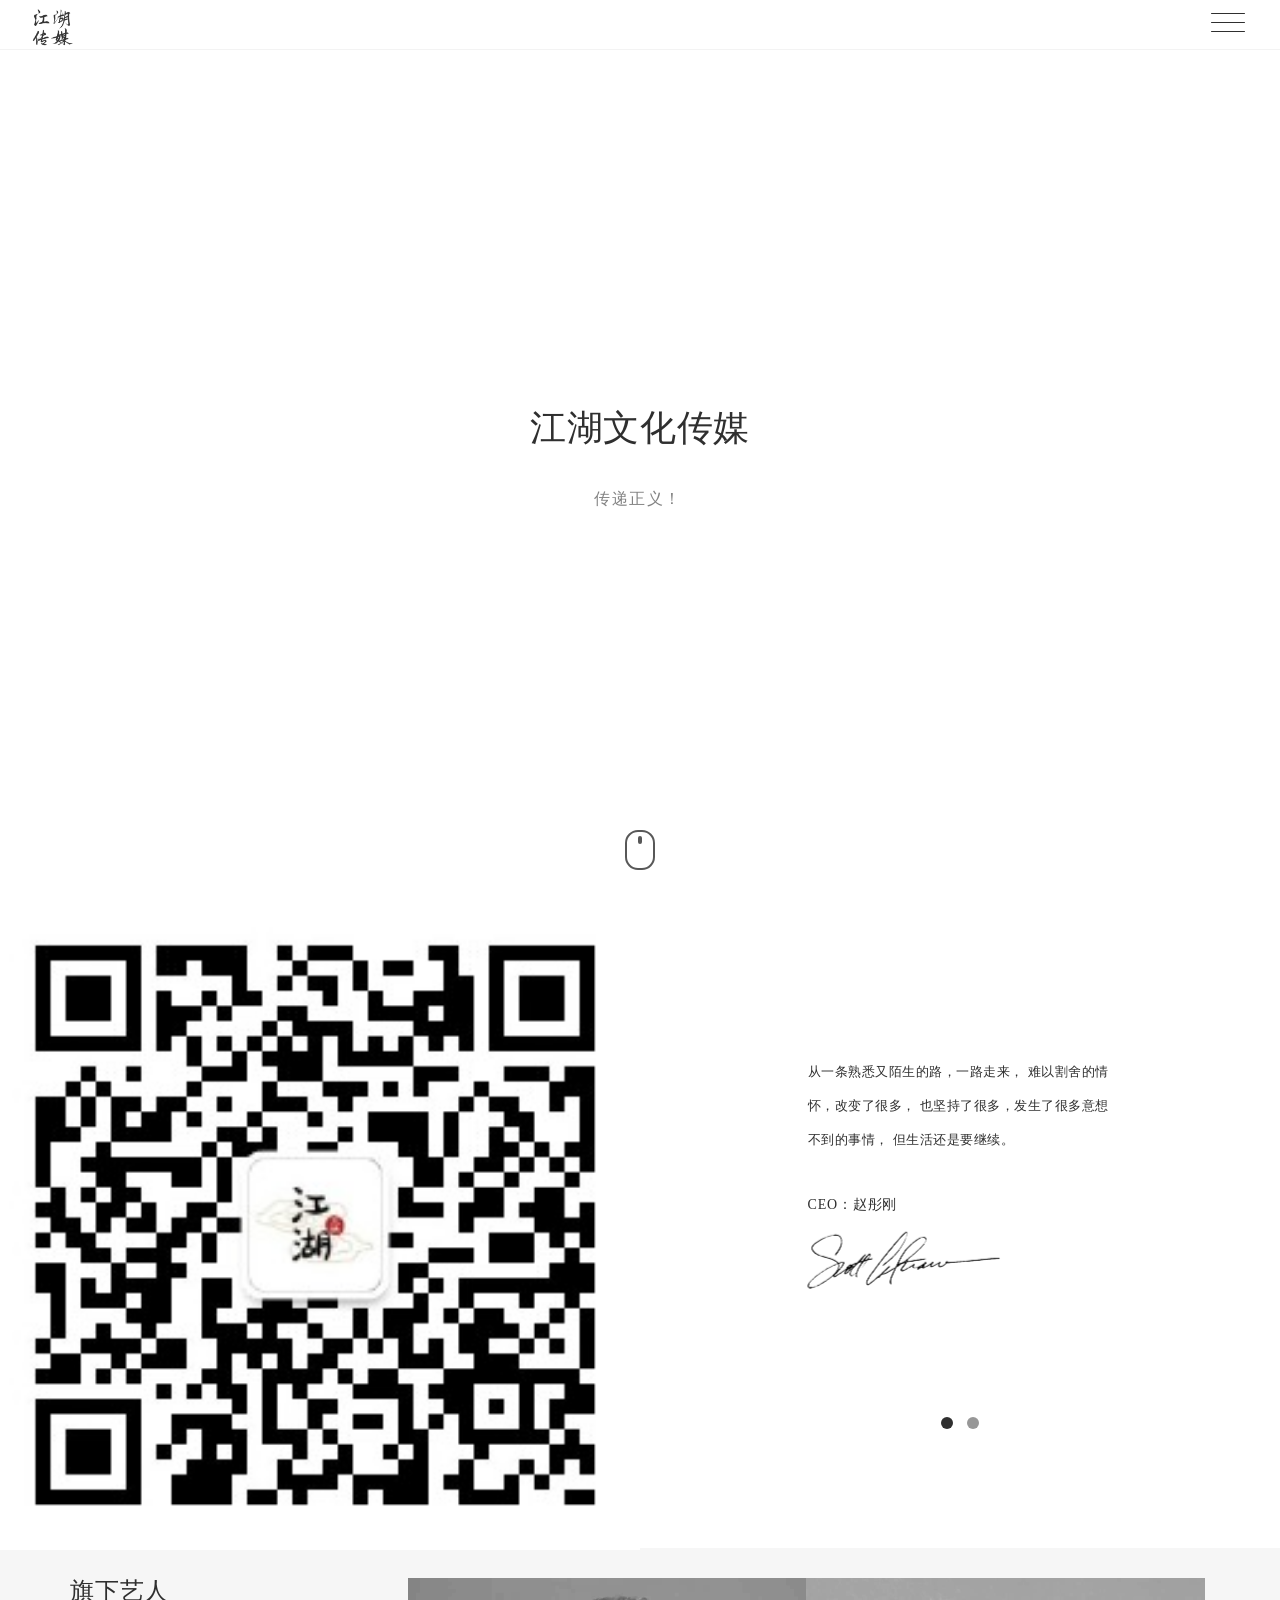
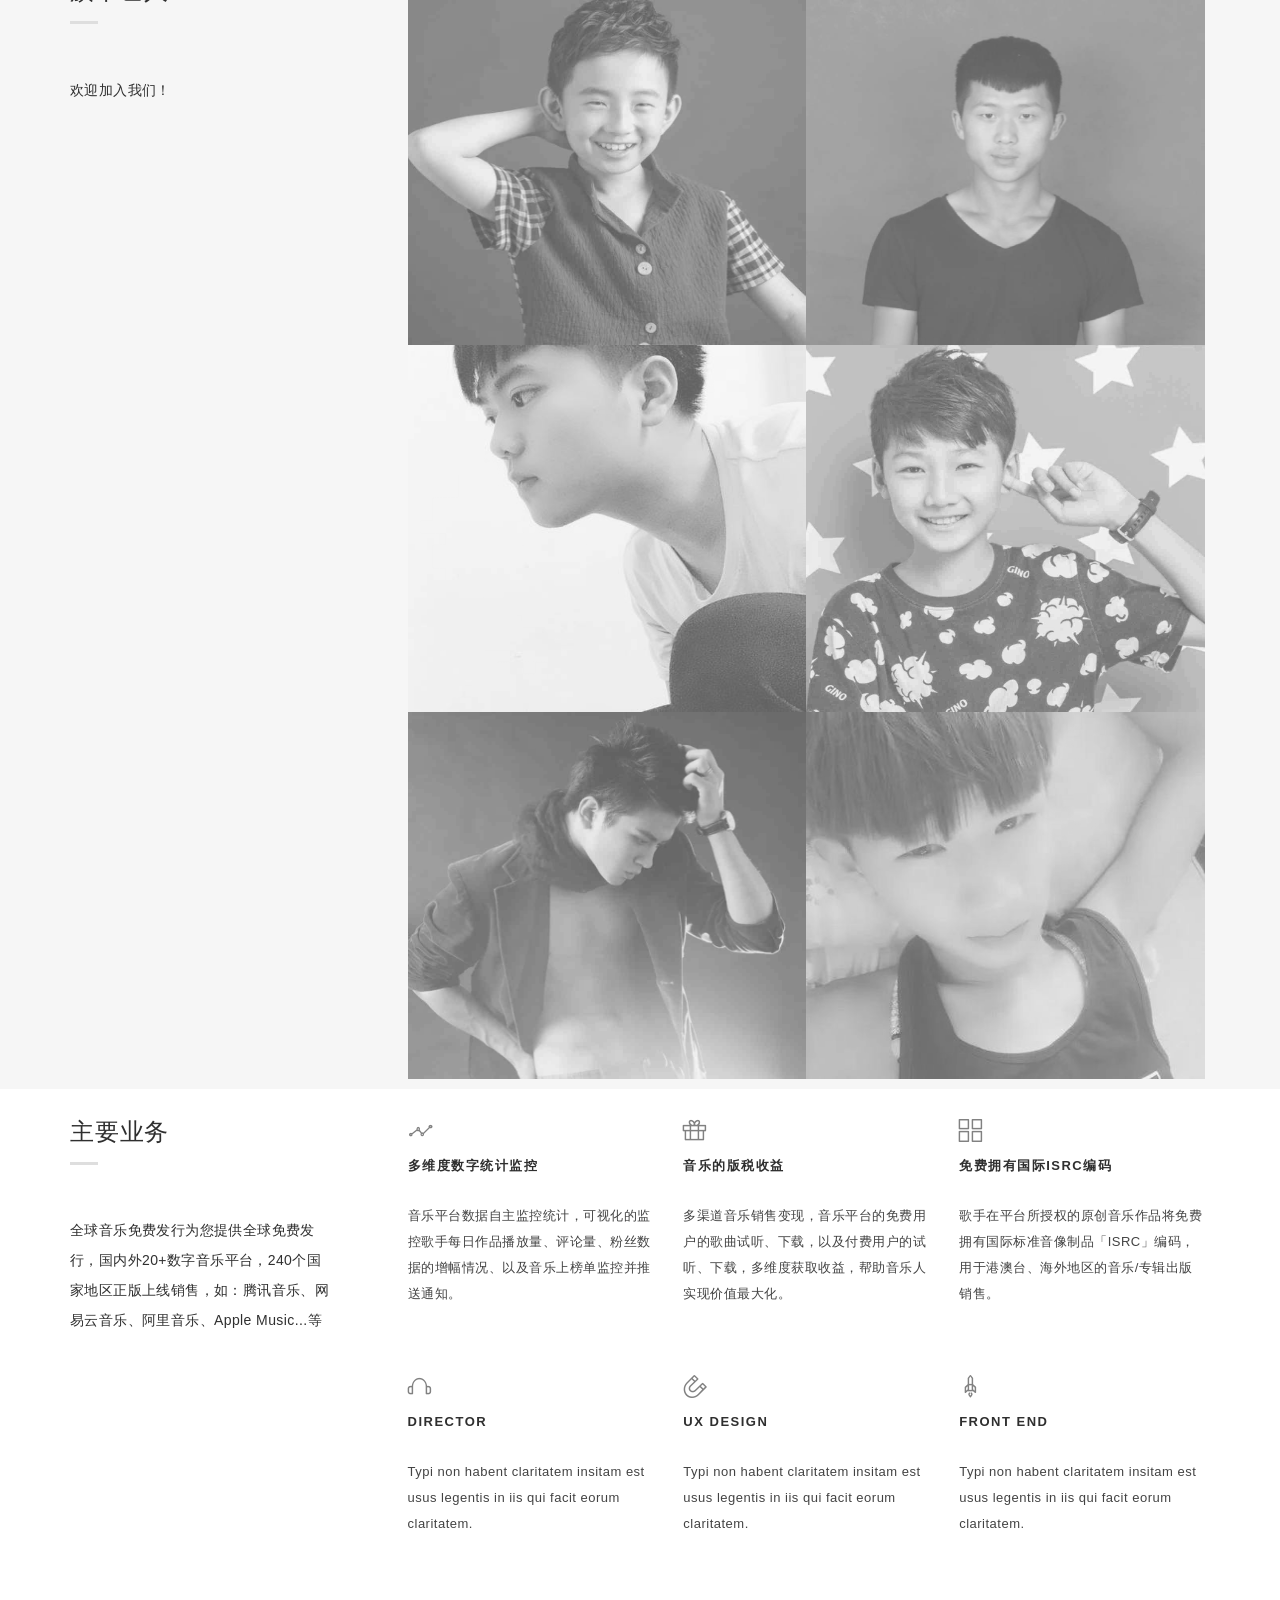
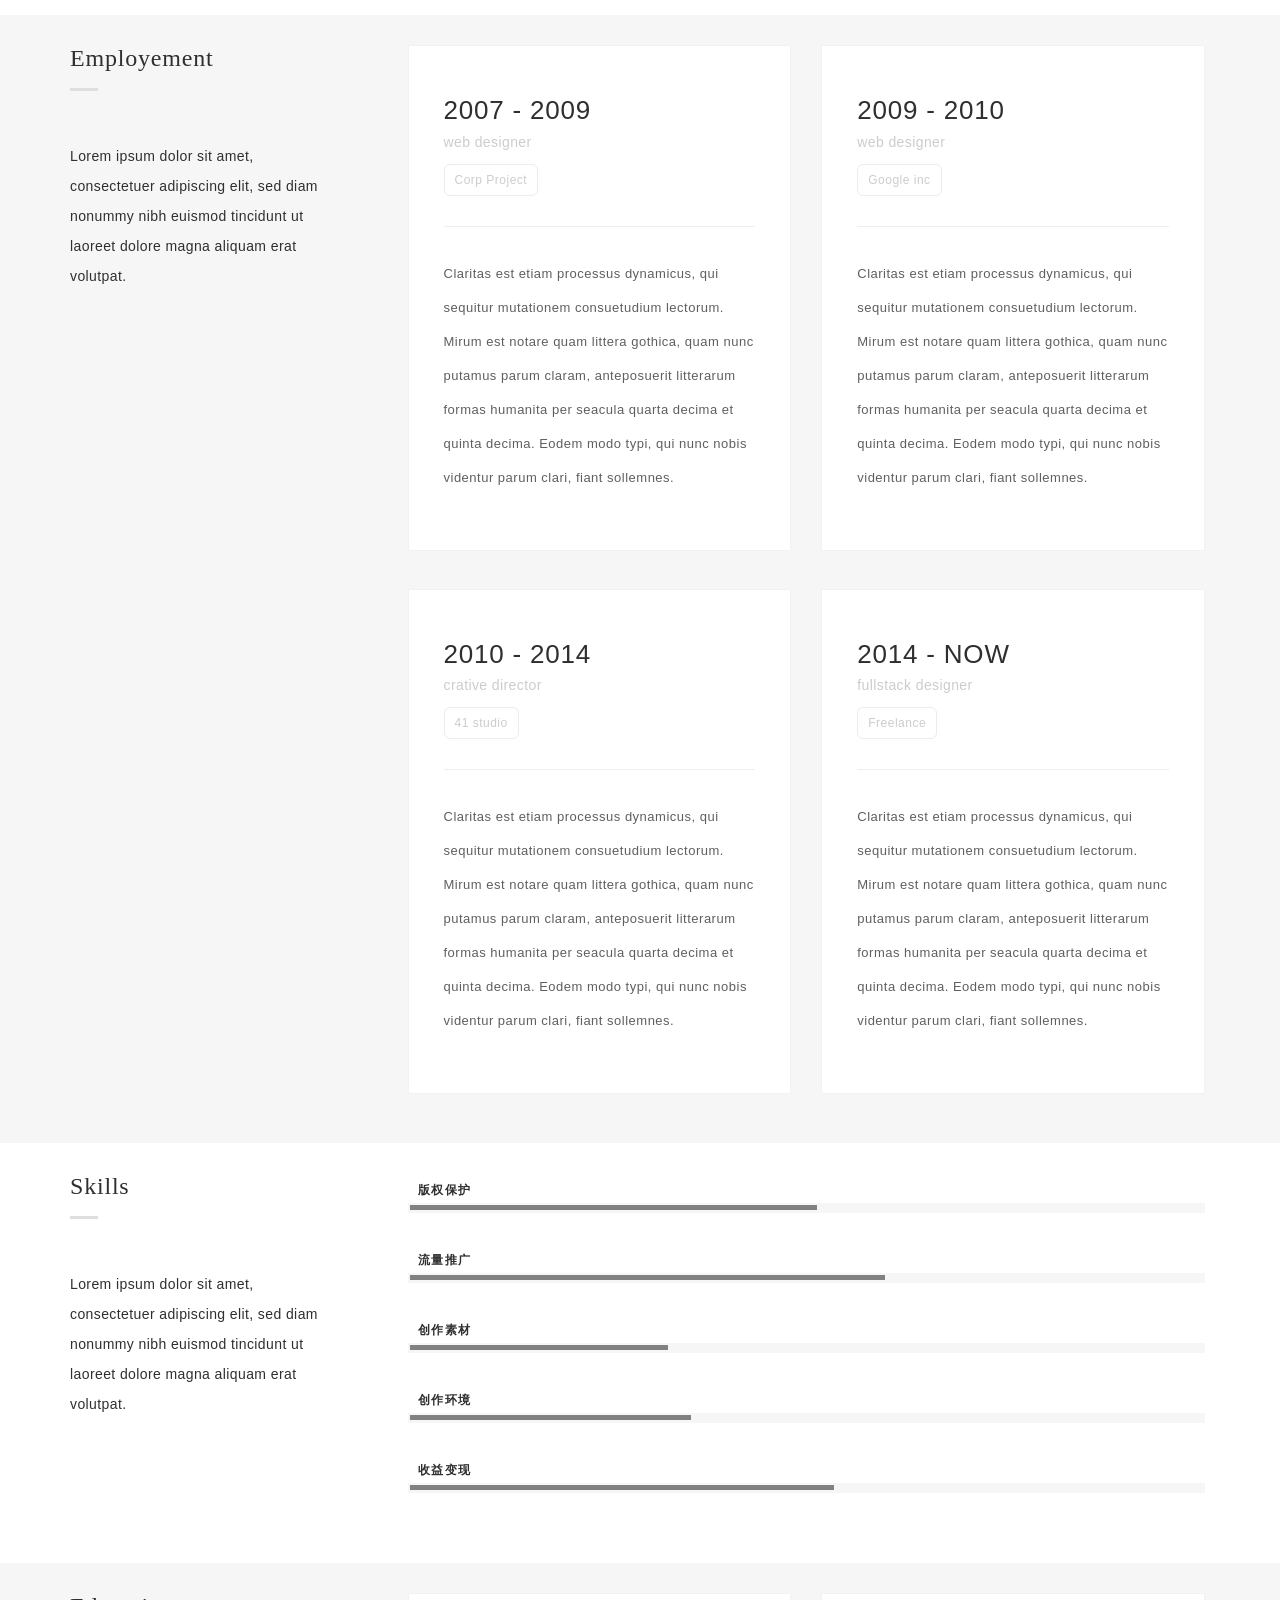
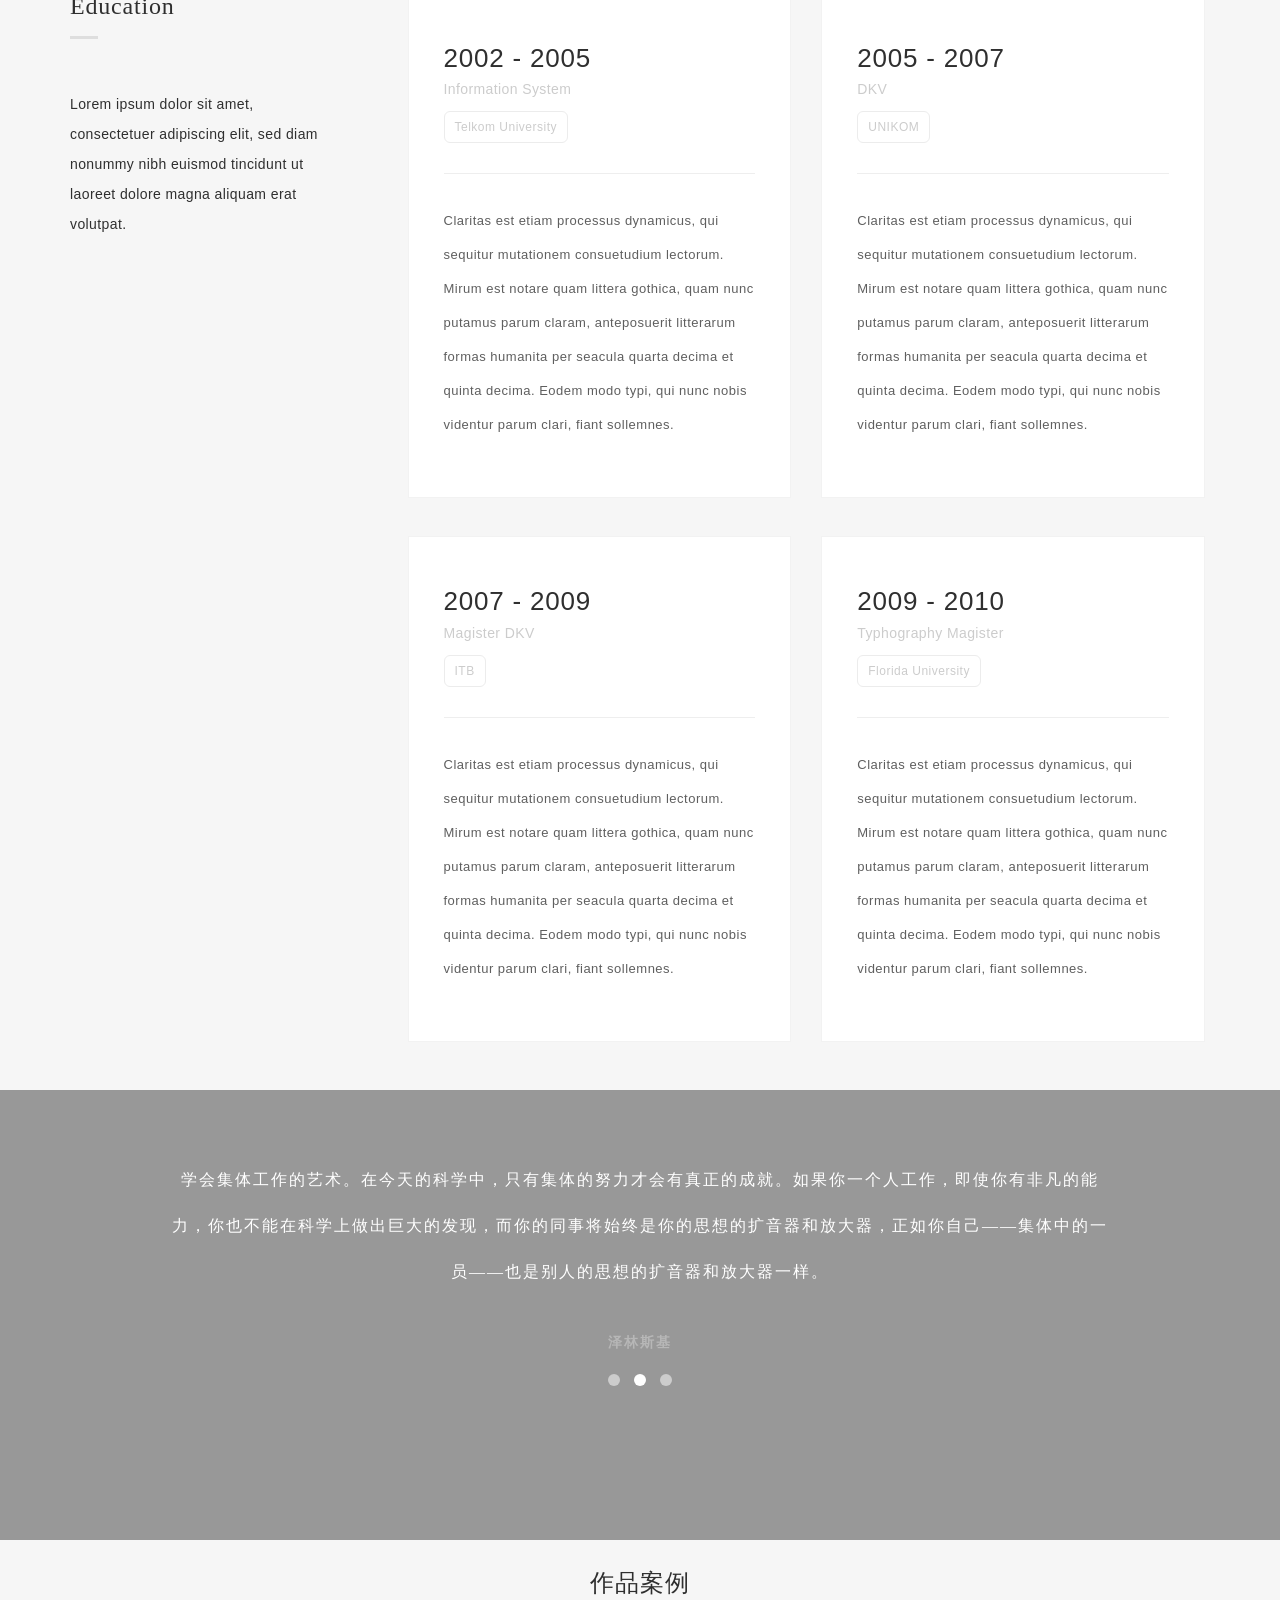
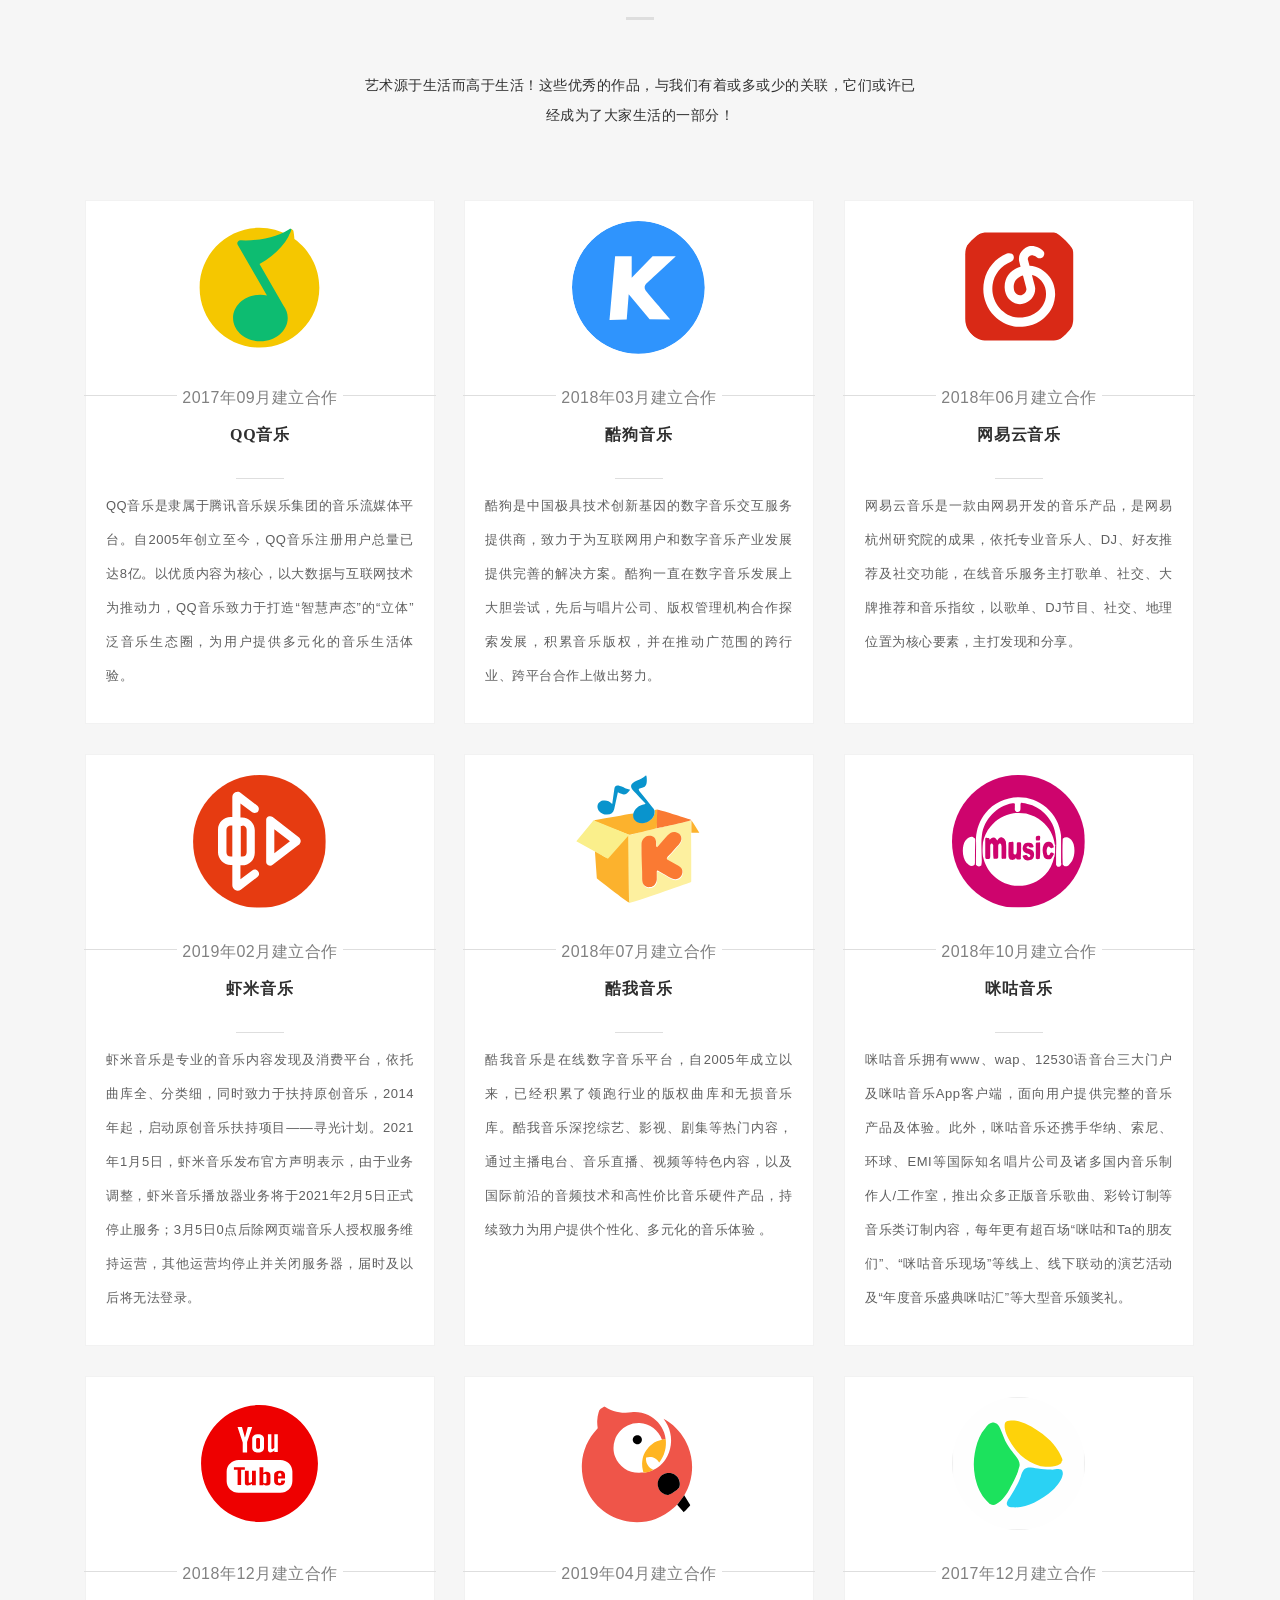
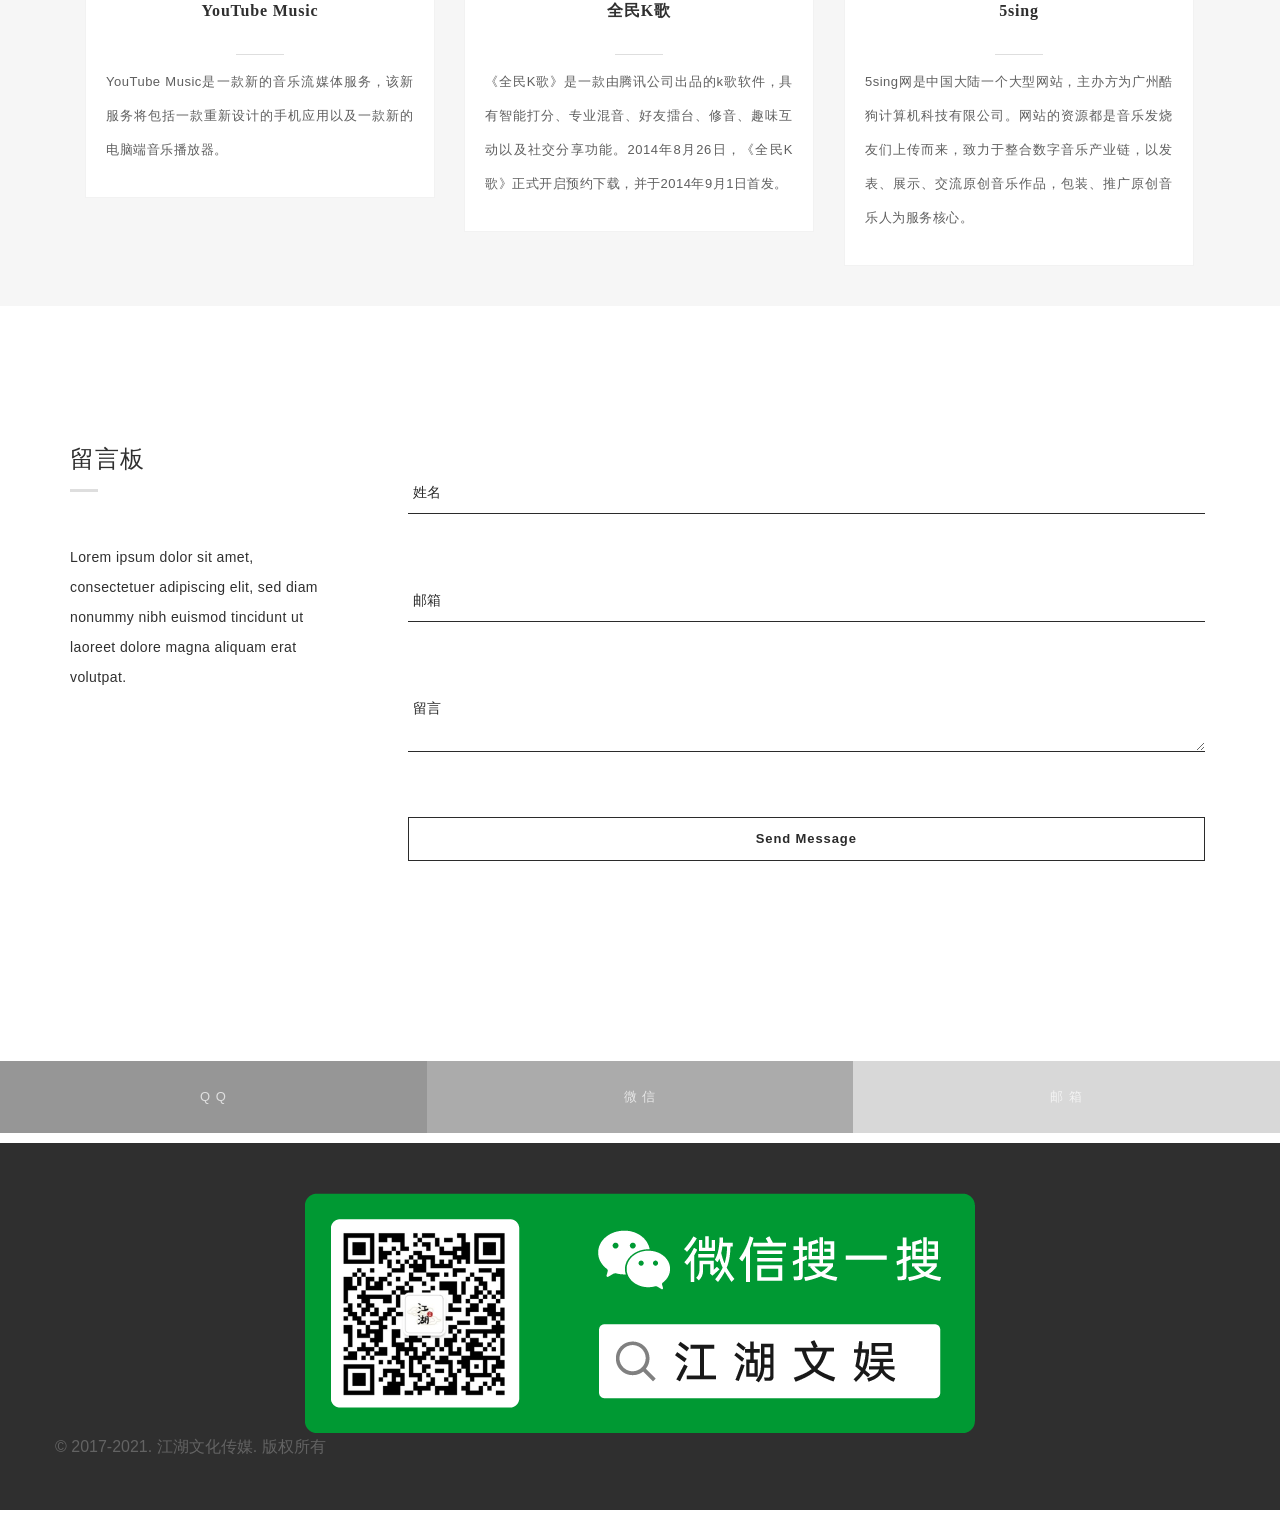
==== index.html @ 5775b827 "初次提交" ====
<!DOCTYPE html>
<html lang="zh">

<head>
	<meta charset="utf-8">
	<title>江湖文化传媒</title>
	<meta content="IE=edge" http-equiv="X-UA-Compatible">
	<meta content="width=device-width, initial-scale=1" name="viewport">
	<meta content="江湖文化传媒 - 这是最好的时代！" name="description">
	<meta content="赵彤刚" name="author">
	<!--Fav站标-->
	<link href="home/images/favicon.ico" rel="shortcut icon">

	<!--styles样式-->
	<link href="home/css/bootstrap.min.css" rel="stylesheet">
	<link href="home/css/owl.carousel.css" rel="stylesheet">
	<link href="home/css/owl.theme.css" rel="stylesheet">
	<link href="home/css/magnific-popup.css" rel="stylesheet">
	<link href="home/css/style.css" rel="stylesheet">
	<link href="home/css/responsive.css" rel="stylesheet">

	<!--跨域资源预加载-->
	<link rel="preconnect" href="https://cartoon.heheda.top/" crossorigin>
	<link rel="preconnect" href="https://tva1.sinaimg.cn/" crossorigin>
	<link rel="dns-prefetch" href="https://cartoon.heheda.top/">
	<link rel="dns-prefetch" href="https://tva1.sinaimg.cn/">

	<!--Google广告-->
	<script data-ad-client="ca-pub-3670070169085381" async
		src="https://pagead2.googlesyndication.com/pagead/js/adsbygoogle.js"></script>

	<!--google字体-->
	<!--<link href='https://fonts.googleapis.com/css?family=Roboto+Slab:400,700' rel='stylesheet' type='text/css'>
<link href='https://fonts.googleapis.com/css?family=Roboto:400,300,500,700' rel='stylesheet' type='text/css'>-->

	<!-- [if lt IE 9]-->
	<script type="text/javascript" src="home/js/html5shiv.min.js"></script>
	<!--[endif] -->
</head>

<body>
	<!--PRELOADER-->
	<div id="preloader">
		<div id="status">
			<img alt="logo" src="home/images/logo.png">
		</div>
	</div>
	<!--/.PRELOADER END-->

	<!--HEADER -->
	<div class="header">
		<div class="for-sticky">
			<!--LOGO-->
			<div class="col-md-2 col-xs-6 logo">
				<a href="index.html"><img alt="logo" class="logo-nav" src="home/images/logo.png"></a>
			</div>
			<!--/.LOGO END-->
		</div>
		<div class="menu-wrap">
			<nav class="menu">
				<div class="menu-list">
					<a data-scroll="" href="#home" class="active">
						<span>第一映像</span>
					</a>
					<a data-scroll="" href="#about">
						<span>企业简介</span>
					</a>
					<a data-scroll="" href="#work">
						<span>旗下艺人</span>
					</a>
					<a data-scroll="" href="#services">
						<span>主要业务</span>
					</a>
					<a data-scroll="" href="#employement">
						<span>成长历程</span>
					</a>
					<a data-scroll="" href="#skill">
						<span>产业结构</span>
					</a>
					<a data-scroll="" href="#education">
						<span>闪光时刻</span>
					</a>
					<a data-scroll="" href="#testimonial">
						<span>文艺箴言</span>
					</a>
					<a data-scroll="" href="#blog">
						<span>合作平台</span>
					</a>
					<a data-scroll="" href="#contact">
						<span>留言建议</span>
					</a>
					<a data-scroll="" href="#lxwm">
						<span>联系我们</span>
					</a>
				</div>
			</nav>
			<button class="close-button" id="close-button">Close Menu</button>
		</div>
		<button class="menu-button" id="open-button">
			<span></span>
			<span></span>
			<span></span>
		</button>
		<!--/.for-sticky-->
	</div>
	<!--/.HEADER END-->

	<!--CONTENT WRAP-->
	<div class="content-wrap">
		<!--CONTENT-->
		<div class="content">
			<!--HOME-->
			<section id="home">
				<div class="container">
					<div class="row">
						<div class="wrap-hero-content">
							<div class="hero-content">
								<h1>江湖文化传媒</h1>
								<br>
								<span class="typed"></span>
							</div>
						</div>
						<div class="mouse-icon margin-20">
							<div class="scroll"></div>
						</div>
					</div>
				</div>
			</section>
			<!--/.HOME END-->

			<!--ABOUT-->
			<section id="about">
				<div class="col-md-6 col-xs-12 no-pad">
					<div class="bg-about"></div>
				</div>
				<div class="col-md-6 col-sm-12 col-xs-12 white-col">
					<div class="row">
						<!--OWL CAROUSEL2-->
						<div class="owl-carousel2">
							<div class="col-md-12">
								<div class="wrap-about">
									<div class="w-content">
										<p class="head-about">
											从一条熟悉又陌生的路，一路走来，
											难以割舍的情怀，改变了很多，
											也坚持了很多，发生了很多意想不到的事情，
											但生活还是要继续。
										</p>

										<h5 class="name">
											CEO：赵彤刚
										</h5>
										<img alt="signature" src="home/images/signature.png">
									</div>
								</div>
							</div>

							<div class="col-md-12 col-sm-12 col-xs-12 white-col">
								<div class="row">
									<div class="col-md-8 col-md-offset-2 col-sm-8 col-sm-offset-2 col-xs-12">
										<div class="wrap-about">
											<table class="w-content">
												<tr>
													<td class="title">姓名 </td>
													<td class="break">:</td>
													<td> 赵彤刚</td>
												</tr>
												<tr>
													<td class="title">手机 </td>
													<td class="break">:</td>
													<td> +86 18097896419</td>
												</tr>
												<tr>
													<td class="title">邮箱 </td>
													<td class="break">:</td>
													<td> ztg@email.heheda.top</td>
												</tr>
												<tr>
													<td class="title">地址 </td>
													<td class="break">:</td>
													<td> 中国新疆伊犁州</td>
												</tr>
												<tr>
													<td class="title">QQ </td>
													<td class="break">:</td>
													<td> 2585649532</td>
												</tr>
												<tr>
													<td class="title">微信 </td>
													<td class="break">:</td>
													<td> ZTG18097896419</td>
												</tr>
												<tr>
													<td class="title">职位</td>
													<td class="break">:</td>
													<td> CEO</td>
												</tr>
											</table>
										</div>
									</div>
								</div>
							</div>
						</div>
						<!--/.OWL CAROUSEL2 END-->
					</div>
				</div>
			</section>
			<!--/.ABOUT END-->

			<!--WORK-->
			<section class="grey-bg mar-tm-10" id="work">
				<div class="container">
					<div class="row">
						<div class="col-md-3">
							<h3 class="title-small">
								<span>旗下艺人</span>
							</h3>
							<p class="content-detail">
								欢迎加入我们！
							</p>
						</div>
						<div class="col-md-9 content-right">
							<!--PORTFOLIO IMAGE-->
							<ul class="portfolio-image">
								<li class="col-md-6">
									<a href="home/images/yiren/01.png"><img alt="image" src="home/images/yiren/1.png"
											loading="lazy">
										<div class="decription-wrap">
											<div class="image-bg">
												<p class="desc">
													张一鸣
												</p>
											</div>

										</div>
									</a>
								</li>
								<li class="col-md-6">
									<a href="home/images/yiren/02.png"><img alt="image" src="home/images/yiren/2.png"
											loading="lazy">
										<div class="decription-wrap">
											<div class="image-bg">
												<p class="desc">
													王建宇
												</p>
											</div>
										</div>
									</a>
								</li>
								<li class="col-md-6">
									<a href="home/images/yiren/03.jpg"><img alt="image" src="home/images/yiren/3.jpg"
											loading="lazy">
										<div class="decription-wrap">
											<div class="image-bg">
												<p class="desc">
													朱明山
												</p>
											</div>
										</div>
									</a>
								</li>
								<li class="col-md-6">
									<a href="home/images/yiren/04.jpg"><img alt="image" src="home/images/yiren/4.jpg"
											loading="lazy">
										<div class="decription-wrap">
											<div class="image-bg">
												<p class="desc">
													吴骏飞
												</p>
											</div>
										</div>
									</a>
								</li>
								<li class="col-md-6">
									<a href="home/images/yiren/05.jpg"><img alt="image" src="home/images/yiren/5.jpg"
											loading="lazy">
										<div class="decription-wrap">
											<div class="image-bg">
												<p class="desc">
													张振轩
												</p>
											</div>
										</div>
									</a>
								</li>
								<li class="col-md-6">
									<a href="home/images/yiren/06.png"><img alt="image" src="home/images/yiren/6.png"
											loading="lazy">
										<div class="decription-wrap">
											<div class="image-bg">
												<p class="desc">
													梦良
												</p>
											</div>
										</div>
									</a>
								</li>
							</ul>
							<!--/.PORTFOLIO IMAGE END-->
						</div>
					</div>
				</div>
			</section>
			<!--/.WORK END-->

			<!--SERVICES-->
			<section class="white-bg" id="services">
				<div class="container">
					<div class="row">
						<div class="col-md-3">
							<h3 class="title-small">
								<span>主要业务</span>
							</h3>
							<p class="content-detail">
								全球音乐免费发行为您提供全球免费发行，国内外20+数字音乐平台，240个国家地区正版上线销售，如：腾讯音乐、网易云音乐、阿里音乐、Apple Music...等
							</p>
						</div>
						<div class="col-md-9 content-right">
							<div class="row">
								<ul class="listing-item">
									<li>
										<div class="col-md-4 col-sm-4">
											<h3 class="icon-use">
												c
											</h3>
											<p class="head-sm">
												多维度数字统计监控
											</p>
											<p class="text-grey">
												音乐平台数据自主监控统计，可视化的监控歌手每日作品播放量、评论量、粉丝数据的增幅情况、以及音乐上榜单监控并推送通知。
											</p>
										</div>
									</li>

									<li>
										<div class="col-md-4 col-sm-4">
											<h3 class="icon-use">
												b
											</h3>
											<p class="head-sm">
												音乐的版税收益
											</p>
											<p class="text-grey">
												多渠道音乐销售变现，音乐平台的免费用户的歌曲试听、下载，以及付费用户的试听、下载，多维度获取收益，帮助音乐人实现价值最大化。
											</p>
										</div>
									</li>

									<li>
										<div class="col-md-4 col-sm-4">
											<h3 class="icon-use">
												d
											</h3>
											<p class="head-sm">
												免费拥有国际ISRC编码
											</p>
											<p class="text-grey">
												歌手在平台所授权的原创音乐作品将免费拥有国际标准音像制品「ISRC」编码，用于港澳台、海外地区的音乐/专辑出版销售。
											</p>
										</div>
									</li>
								</ul>

								<ul class="listing-item">
									<li>
										<div class="col-md-4 col-sm-4">
											<p class="icon-use">
												f
											</p>
											<p class="head-sm">
												DIRECTOR
											</p>
											<p class="text-grey">
												Typi non habent claritatem insitam est usus legentis in iis qui facit
												eorum claritatem.
											</p>
										</div>
									</li>

									<li>
										<div class="col-md-4 col-sm-4">
											<h3 class="icon-use">
												p
											</h3>
											<p class="head-sm">
												UX DESIGN
											</p>
											<p class="text-grey">
												Typi non habent claritatem insitam est usus legentis in iis qui facit
												eorum claritatem.
											</p>
										</div>
									</li>

									<li>
										<div class="col-md-4 col-sm-4">
											<h3 class="icon-use">
												m
											</h3>
											<p class="head-sm">
												FRONT END
											</p>
											<p class="text-grey">
												Typi non habent claritatem insitam est usus legentis in iis qui facit
												eorum claritatem.
											</p>
										</div>
									</li>
								</ul>

							</div>
						</div>
					</div>
				</div>
			</section>
			<!--/.SERVICES END-->

			<!--EMPLOYEMENT-->
			<section class="grey-bg" id="employement">
				<div class="container">
					<div class="row">
						<div class="col-md-3">
							<h3 class="title-small">
								<span>Employement</span>
							</h3>
							<p class="content-detail">
								Lorem ipsum dolor sit amet, consectetuer adipiscing elit, sed diam nonummy nibh euismod
								tincidunt ut laoreet
								dolore magna aliquam erat volutpat.
							</p>
						</div>
						<div class="col-md-9 content-right">
							<div class="row">
								<ul class="listing-item">
									<li>
										<div class="col-md-6 col-sm-6">
											<div class="wrap-card">
												<div class="card">
													<h2 class="year">
														2007 - 2009
													</h2>
													<p class="job">
														web designer
													</p>
													<p class="company">
														Corp Project
													</p>
													<hr>
													<div class="text-detail">
														<p>
															Claritas est etiam processus dynamicus, qui sequitur
															mutationem consuetudium lectorum. Mirum est notare
															quam littera gothica, quam nunc putamus parum claram,
															anteposuerit litterarum formas humanita per
															seacula quarta decima et quinta decima. Eodem modo typi, qui
															nunc nobis videntur parum clari, fiant
															sollemnes.
														</p>
													</div>
												</div>
											</div>
										</div>
									</li>

									<li>
										<div class="col-md-6 col-sm-6">
											<div class="wrap-card">
												<div class="card">
													<h2 class="year">
														2009 - 2010
													</h2>
													<p class="job">
														web designer
													</p>
													<p class="company">
														Google inc
													</p>
													<hr>
													<div class="text-detail">
														<p>
															Claritas est etiam processus dynamicus, qui sequitur
															mutationem consuetudium lectorum. Mirum est notare
															quam littera gothica, quam nunc putamus parum claram,
															anteposuerit litterarum formas humanita per
															seacula quarta decima et quinta decima. Eodem modo typi, qui
															nunc nobis videntur parum clari, fiant
															sollemnes.
														</p>
													</div>
												</div>
											</div>
										</div>
									</li>
								</ul>
								<ul class="listing-item">
									<li>
										<div class="col-md-6 col-sm-6">
											<div class="wrap-card">
												<div class="card">
													<h2 class="year">
														2010 - 2014
													</h2>
													<p class="job">
														crative director
													</p>
													<p class="company">
														41 studio
													</p>
													<hr>
													<div class="text-detail">
														<p>
															Claritas est etiam processus dynamicus, qui sequitur
															mutationem consuetudium lectorum. Mirum est notare
															quam littera gothica, quam nunc putamus parum claram,
															anteposuerit litterarum formas humanita per
															seacula quarta decima et quinta decima. Eodem modo typi, qui
															nunc nobis videntur parum clari, fiant
															sollemnes.
														</p>
													</div>
												</div>
											</div>
										</div>
									</li>

									<li>
										<div class="col-md-6 col-sm-6">
											<div class="wrap-card">
												<div class="card">
													<h2 class="year">
														2014 - NOW
													</h2>
													<p class="job">
														fullstack designer
													</p>
													<p class="company">
														Freelance
													</p>
													<hr>
													<div class="text-detail">
														<p>
															Claritas est etiam processus dynamicus, qui sequitur
															mutationem consuetudium lectorum. Mirum est notare
															quam littera gothica, quam nunc putamus parum claram,
															anteposuerit litterarum formas humanita per
															seacula quarta decima et quinta decima. Eodem modo typi, qui
															nunc nobis videntur parum clari, fiant
															sollemnes.
														</p>
													</div>
												</div>
											</div>
										</div>
									</li>
								</ul>

							</div>
						</div>
					</div>
				</div>
			</section>
			<!--/.EMPLOYEMENT END-->

			<!--SKILLS-->
			<section class="white-bg" id="skill">
				<div class="container">
					<div class="row">
						<div class="col-md-3">
							<h3 class="title-small">
								<span>Skills</span>
							</h3>
							<p class="content-detail">
								Lorem ipsum dolor sit amet, consectetuer adipiscing elit, sed diam nonummy nibh euismod
								tincidunt ut laoreet
								dolore magna aliquam erat volutpat.
							</p>
						</div>
						<div class="col-md-9 content-right">
							<!--SKILLST-->
							<div class="skillst">
								<div class="skillbar" data-percent="78%">
									<div class="title head-sm">
										版权保护
									</div>
									<div class="count-bar">
										<div class="count"></div>
									</div>
								</div>
								<div class="skillbar" data-percent="91%">
									<div class="title head-sm">
										流量推广
									</div>
									<div class="count-bar">
										<div class="count"></div>
									</div>
								</div>
								<div class="skillbar" data-percent="58%">
									<div class="title head-sm">
										创作素材
									</div>
									<div class="count-bar">
										<div class="count"></div>
									</div>
								</div>
								<div class="skillbar" data-percent="63%">
									<div class="title head-sm">
										创作环境
									</div>
									<div class="count-bar">
										<div class="count"></div>
									</div>
								</div>
								<div class="skillbar" data-percent="95%">
									<div class="title head-sm">
										收益变现
									</div>
									<div class="count-bar">
										<div class="count"></div>
									</div>
								</div>
							</div>
							<!--/.SKILLST END-->
						</div>
					</div>
				</div>
			</section>
			<!--/.SKILLS END-->

			<!--EDUCATION-->
			<section class="grey-bg" id="education">
				<div class="container">
					<div class="row">
						<div class="col-md-3">
							<h3 class="title-small">
								<span>Education</span>
							</h3>
							<p class="content-detail">
								Lorem ipsum dolor sit amet, consectetuer adipiscing elit, sed diam nonummy nibh euismod
								tincidunt ut laoreet
								dolore magna aliquam erat volutpat.
							</p>
						</div>
						<div class="col-md-9 content-right">
							<div class="row">
								<ul class="listing-item">
									<li>
										<div class="col-md-6 col-sm-6">
											<div class="wrap-card">
												<div class="card">
													<h2 class="year">
														2002 - 2005
													</h2>
													<p class="job">
														Information System
													</p>
													<p class="company">
														Telkom University
													</p>
													<hr>
													<div class="text-detail">
														<p>
															Claritas est etiam processus dynamicus, qui sequitur
															mutationem consuetudium lectorum. Mirum est notare
															quam littera gothica, quam nunc putamus parum claram,
															anteposuerit litterarum formas humanita per
															seacula quarta decima et quinta decima. Eodem modo typi, qui
															nunc nobis videntur parum clari, fiant
															sollemnes.
														</p>
													</div>
												</div>
											</div>
										</div>
									</li>

									<li>
										<div class="col-md-6 col-sm-6">
											<div class="wrap-card">
												<div class="card">
													<h2 class="year">
														2005 - 2007
													</h2>
													<p class="job">
														DKV
													</p>
													<p class="company">
														UNIKOM
													</p>
													<hr>
													<div class="text-detail">
														<p>
															Claritas est etiam processus dynamicus, qui sequitur
															mutationem consuetudium lectorum. Mirum est notare
															quam littera gothica, quam nunc putamus parum claram,
															anteposuerit litterarum formas humanita per
															seacula quarta decima et quinta decima. Eodem modo typi, qui
															nunc nobis videntur parum clari, fiant
															sollemnes.
														</p>
													</div>
												</div>
											</div>
										</div>
									</li>
								</ul>
								<ul class="listing-item">
									<li>
										<div class="col-md-6 col-sm-6">
											<div class="wrap-card">
												<div class="card">
													<h2 class="year">
														2007 - 2009
													</h2>
													<p class="job">
														Magister DKV
													</p>
													<p class="company">
														ITB
													</p>
													<hr>
													<div class="text-detail">
														<p>
															Claritas est etiam processus dynamicus, qui sequitur
															mutationem consuetudium lectorum. Mirum est notare
															quam littera gothica, quam nunc putamus parum claram,
															anteposuerit litterarum formas humanita per
															seacula quarta decima et quinta decima. Eodem modo typi, qui
															nunc nobis videntur parum clari, fiant
															sollemnes.
														</p>
													</div>
												</div>
											</div>
										</div>
									</li>

									<li>
										<div class="col-md-6 col-sm-6">
											<div class="wrap-card">
												<div class="card">
													<h2 class="year">
														2009 - 2010
													</h2>
													<p class="job">
														Typhography Magister
													</p>
													<p class="company">
														Florida University
													</p>
													<hr>
													<div class="text-detail">
														<p>
															Claritas est etiam processus dynamicus, qui sequitur
															mutationem consuetudium lectorum. Mirum est notare
															quam littera gothica, quam nunc putamus parum claram,
															anteposuerit litterarum formas humanita per
															seacula quarta decima et quinta decima. Eodem modo typi, qui
															nunc nobis videntur parum clari, fiant
															sollemnes.
														</p>
													</div>
												</div>
											</div>
										</div>
									</li>
								</ul>

							</div>
						</div>
					</div>
				</div>
			</section>
			<!--/.EDUCATION END-->

			<!--TESTIMONIAL-->
			<section id="testimonial">
				<div class="container">
					<div class="row wrap-testimonial">
						<div class="col-md-10 col-md-offset-1">
							<div class="owl-carousel">
								<div class="list-testimonial">
									<div class="content-testimonial">
										<h3 class="testi">
											为了培养坚不可摧的理想，人民需要特殊的艺术，特殊的场所，而主要是能在人民思想感情中引起反响的特殊作品。人民不应当觉得自己只是闯入一个思想陌生的世界的客人，而应当在这种艺术中认识自己，认识自己的力量。
										</h3>
										<p class="people">
											茨威格
										</p>
									</div>
								</div>
								<div class="list-testimonial">
									<div class="content-testimonial">
										<h3 class="testi">
											学会集体工作的艺术。在今天的科学中，只有集体的努力才会有真正的成就。如果你一个人工作，即使你有非凡的能力，你也不能在科学上做出巨大的发现，而你的同事将始终是你的思想的扩音器和放大器，正如你自己——集体中的一员——也是别人的思想的扩音器和放大器一样。
										</h3>
										<p class="people">
											泽林斯基
										</p>
									</div>
								</div>
								<div class="list-testimonial">
									<div class="content-testimonial">
										<h3 class="testi">
											认为文学的责任就在于从坏人堆里挖出“珍珠”来，那就等于否定文学本身。文学所以叫做艺术，就是因为它按生活的相来面目描写生活。它的任务是无条件的，直率的真实。把文学的职能缩小成为搜罗“珍珠”之类地专门工作。那是致命打击。
										</h3>
										<p class="people">
											契诃夫
										</p>
									</div>
								</div>
							</div>
						</div>
					</div>
				</div>
				<div class="mask-testimonial"></div>
			</section>
			<!--/.TESTMONIAL END-->

			<!--BLOG-->
			<section class="grey-bg" id="blog">
				<div class="container">
					<div class="row">
						<div class="col-md-12">
							<h3 class="title-small-center text-center">
								<span>作品案例</span>
							</h3>
							<div class="row">
								<div class="col-md-6 col-md-offset-3">
									<p class="content-details text-center">
										艺术源于生活而高于生活！这些优秀的作品，与我们有着或多或少的关联，它们或许已经成为了大家生活的一部分！
									</p>
								</div>
							</div>
							<!--GRID ANLI-->
							<div class="grid">
								<div class="grid-item">
									<div class="wrap-article">
										<img alt="anli-1" class="img-circle text-center"
											src="home/images/pingtai/qq.svg">
										<p class="subtitle fancy">
											<span>2017年09月建立合作</span>
										</p>
										<a href="https://y.qq.com/">
											<h3 class="title">
												QQ音乐
											</h3>
										</a>
										<p class="content-blog">
											QQ音乐是隶属于腾讯音乐娱乐集团的音乐流媒体平台。自2005年创立至今，QQ音乐注册用户总量已达8亿。以优质内容为核心，以大数据与互联网技术为推动力，QQ音乐致力于打造“智慧声态”的“立体”泛音乐生态圈，为用户提供多元化的音乐生活体验。
										</p>
									</div>
								</div>

								<div class="grid-item">
									<div class="wrap-article">
										<img alt="blog-4" class="img-circle text-center"
											src="home/images/pingtai/kg.svg">
										<p class="subtitle fancy">
											<span>2018年03月建立合作</span>
										</p>
										<a href="#">
											<h3 class="title">
												酷狗音乐
											</h3>
										</a>
										<p class="content-blog">
											酷狗是中国极具技术创新基因的数字音乐交互服务提供商，致力于为互联网用户和数字音乐产业发展提供完善的解决方案。酷狗一直在数字音乐发展上大胆尝试，先后与唱片公司、版权管理机构合作探索发展，积累音乐版权，并在推动广范围的跨行业、跨平台合作上做出努力。
										</p>
									</div>
								</div>

								<div class="grid-item">
									<div class="wrap-article">
										<img alt="blog6" class="img-circle text-center"
											src="home/images/pingtai/wyy.svg">
										<p class="subtitle fancy">
											<span>2018年06月建立合作</span>
										</p>
										<a href="#">
											<h3 class="title">
												网易云音乐
											</h3>
										</a>
										<p class="content-blog">
											网易云音乐是一款由网易开发的音乐产品，是网易杭州研究院的成果，依托专业音乐人、DJ、好友推荐及社交功能，在线音乐服务主打歌单、社交、大牌推荐和音乐指纹，以歌单、DJ节目、社交、地理位置为核心要素，主打发现和分享。<br><br>
										</p>
									</div>
								</div>

								<div class="grid-item">
									<div class="wrap-article">
										<img alt="blog2" class="img-circle text-center"
											src="home/images/pingtai/xm.svg">
										<p class="subtitle fancy">
											<span>2019年02月建立合作</span>
										</p>
										<a href="#">
											<h3 class="title">
												虾米音乐
											</h3>
										</a>
										<p class="content-blog">
											虾米音乐是专业的音乐内容发现及消费平台，依托曲库全、分类细，同时致力于扶持原创音乐，2014年起，启动原创音乐扶持项目——寻光计划。2021年1月5日，虾米音乐发布官方声明表示，由于业务调整，虾米音乐播放器业务将于2021年2月5日正式停止服务；3月5日0点后除网页端音乐人授权服务维持运营，其他运营均停止并关闭服务器，届时及以后将无法登录。
										</p>
									</div>
								</div>

								<div class="grid-item">
									<div class="wrap-article">
										<img alt="blog5" class="img-circle text-center"
											src="home/images/pingtai/kw.svg">
										<p class="subtitle fancy">
											<span>2018年07月建立合作</span>
										</p>
										<a href="https://www.kuwo.com">
											<h3 class="title">
												酷我音乐
											</h3>
										</a>
										<p class="content-blog">
											酷我音乐是在线数字音乐平台，自2005年成立以来，已经积累了领跑行业的版权曲库和无损音乐库。酷我音乐深挖综艺、影视、剧集等热门内容，通过主播电台、音乐直播、视频等特色内容，以及国际前沿的音频技术和高性价比音乐硬件产品，持续致力为用户提供个性化、多元化的音乐体验
											。<br><br><br>
										</p>
									</div>
								</div>

								<div class="grid-item">
									<div class="wrap-article">
										<img alt="blog-3" class="img-circle text-center"
											src="home/images/pingtai/mg.svg">
										<p class="subtitle fancy">
											<span>2018年10月建立合作</span>
										</p>
										<a href="#">
											<h3 class="title">
												咪咕音乐
											</h3>
										</a>
										<p class="content-blog">
											咪咕音乐拥有www、wap、12530语音台三大门户及咪咕音乐App客户端，面向用户提供完整的音乐产品及体验。此外，咪咕音乐还携手华纳、索尼、环球、EMI等国际知名唱片公司及诸多国内音乐制作人/工作室，推出众多正版音乐歌曲、彩铃订制等音乐类订制内容，每年更有超百场“咪咕和Ta的朋友们”、“咪咕音乐现场”等线上、线下联动的演艺活动及“年度音乐盛典咪咕汇”等大型音乐颁奖礼。
										</p>
									</div>
								</div>

								<div class="grid-item">
									<div class="wrap-article">
										<img alt="blog2" class="img-circle text-center"
											src="home/images/pingtai/ytb.svg">
										<p class="subtitle fancy">
											<span>2018年12月建立合作</span>
										</p>
										<a href="#">
											<h3 class="title">
												YouTube Music
											</h3>
										</a>
										<p class="content-blog">
											YouTube Music是一款新的音乐流媒体服务，该新服务将包括一款重新设计的手机应用以及一款新的电脑端音乐播放器。
										</p>
									</div>
								</div>

								<div class="grid-item">
									<div class="wrap-article">
										<img alt="blog5" class="img-circle text-center"
											src="home/images/pingtai/qmkg.svg">
										<p class="subtitle fancy">
											<span>2019年04月建立合作</span>
										</p>
										<a href="#">
											<h3 class="title">
												全民K歌
											</h3>
										</a>
										<p class="content-blog">
											《全民K歌》是一款由腾讯公司出品的k歌软件，具有智能打分、专业混音、好友擂台、修音、趣味互动以及社交分享功能。2014年8月26日，《全民K歌》正式开启预约下载，并于2014年9月1日首发。
										</p>
									</div>
								</div>

								<div class="grid-item">
									<div class="wrap-article">
										<img alt="blog-3" class="img-circle text-center"
											src="home/images/pingtai/5sing.svg">
										<p class="subtitle fancy">
											<span>2017年12月建立合作</span>
										</p>
										<a href="https://5sing.kugou.com">
											<h3 class="title">
												5sing
											</h3>
										</a>
										<p class="content-blog">
											5sing网是中国大陆一个大型网站，主办方为广州酷狗计算机科技有限公司。网站的资源都是音乐发烧友们上传而来，致力于整合数字音乐产业链，以发表、展示、交流原创音乐作品，包装、推广原创音乐人为服务核心。
										</p>
									</div>
								</div>

							</div>
							<!--/.GRID BLOG END-->
						</div>
					</div>
				</div>
			</section>
			<!--/.BLOG END-->

			<!--CONTACT-->
			<section id="contact" class="white-bg">
				<div class="container">
					<div class="row">
						<div class="col-md-3">
							<h3 class="title-small">
								<span>留言板</span>
							</h3>
							<p class="content-detail">
								Lorem ipsum dolor sit amet, consectetuer adipiscing elit, sed diam nonummy nibh euismod
								tincidunt ut laoreet
								dolore magna aliquam erat volutpat.
							</p>

						</div>
						<div class="col-md-9 content-right">
							<form>
								<div class="group">
									<input required="" type="text"><span class="highlight"></span><span
										class="bar"></span><label>姓名</label>
								</div>
								<div class="group">
									<input required="" type="email"><span class="highlight"></span><span
										class="bar"></span><label>邮箱</label>
								</div>
								<div class="group">
									<textarea required=""></textarea><span class="highlight"></span><span
										class="bar"></span><label>留言</label>
								</div>
								<input id="sendMessage" name="sendMessage" type="submit" value="Send Message">
							</form>
						</div>
					</div>
				</div>
			</section>
			<!--/.CONTACT END-->

			<!--FOOTER-->
			<footer>
				<div class="footer-top">
					<ul class="socials">
						<li class="facebook">
							<a href="#" data-hover="Q Q">Q Q</a>
						</li>
						<li class="twitter">
							<a href="#" data-hover="微 信">微 信</a>
						</li>
						<li class="gplus">
							<a href="#" data-hover="邮 箱">邮 箱</a>
						</li>
					</ul>
				</div>

				<section id="lxwm" class="white-bg">
					<div class="footer-bottom">
						<div class="container">
							<div class="row">
								<img src="home/images/wx.png" alt="logo bottom" class="center-block" />&copy;
								2017-2021.
								<!-- <a target="_blank" href="https://heheda.top/"> -->
								江湖文化传媒.
								<!-- </a> -->
								版权所有
							</div>
						</div>
					</div>
				</section>

			</footer>
			<!--/.FOOTER-END-->
		</div>
		<!--/.CONTENT-WRAP END-->
	</div>
	<!--JS模组-->
	<script src="home/js/jquery-1.9.1.min.js" type="text/javascript"></script>
	<script src="home/js/jquery.appear.js" type="text/javascript"></script>
	<script src="home/js/bootstrap.min.js" type="text/javascript"></script>
	<script src="home/js/classie.js" type="text/javascript"></script>
	<script src="home/js/owl.carousel.min.js" type="text/javascript"></script>
	<script src="home/js/jquery.magnific-popup.min.js" type="text/javascript"></script>
	<script src="home/js/masonry.pkgd.min.js" type="text/javascript"></script>
	<script src="home/js/masonry.js" type="text/javascript"></script>
	<script src="home/js/smooth-scroll.min.js" type="text/javascript"></script>
	<script src="home/js/typed.js" type="text/javascript"></script>
	<script src="home/js/main.js" type="text/javascript"></script>
</body>

</html>
---- home/css/style.css ----
/*-----------------------------------------1) General--------------------------------------------------*/
@font-face {
	font-family: 'Glyphter';
	src: url('../fonts/Glyphter.eot');
	src: url('../fonts/Glyphter?#iefix') format('embedded-opentype'), url('../fonts/Glyphter.woff') format('woff'), url('../fonts/Glyphter.ttf') format('truetype'), url('../fonts/Glyphter.svg#Glyphter') format('svg');
	font-weight: normal;
	font-style: normal;
}

*,
*:after,
*:before {
	-webkit-box-sizing: border-box;
	-moz-box-sizing: border-box;
	-ms-box-sizing: border-box;
	box-sizing: border-box;
}

body,
html {
	left: 0;
	top: 0;
	margin: 0px;
	padding: 0px;
	overflow-x: hidden;
	font-family: 'Roboto', sans-serif;
	height: 100%;
	width: 100%;
}

body {
	color: #2f2f2f;
	font-size: 16px;
	line-height: 1.7;
	background-color: #fff;
}

a {
	color: #2f2f2f;
	text-decoration: none;
	transition: ease .6s;
	-webkit-transition: ease .6s;
	-moz-transition: ease .6s;
	-o-transition: ease .6s;
	-ms-transition: ease .6s;
}

a:hover {
	text-decoration: none;
	color: #818181;
}

a:focus {
	outline: none;
	color: #999999;
	text-decoration: none;
}

iframe {
	border: none;
	width: 100%;
}

img {
	max-width: 100%;
}

*:focus {
	outline: none;
}

.copyrights {
	text-indent: -9999px;
	height: 0;
	line-height: 0;
	font-size: 0;
	overflow: hidden;
}

/*----------------------------------------- 2) Preloader --------------------------------------------------*/
#preloader {
	position: fixed;
	top: 0;
	left: 0;
	right: 0;
	bottom: 0;
	background-color: #fff;
	z-index: 999999;
}

#status {
	width: 200px;
	height: 200px;
	position: absolute;
	left: 50%;
	top: 50%;
	background-image: url(../images/loader.gif);
	background-repeat: no-repeat;
	background-position: center center;
	text-align: center;
	margin: -40px 0 0 -100px;
}

#status img {
	text-align: center;
	margin-top: -80px;
	width: 150px;
	height: 150px;
}

/*----------------------------------------- 3) Helper --------------------------------------------------*/
.no-pad {
	padding: 0 !important;
	margin: 0 !important;
}

.pad-80 {
	padding-top: 80px;
}

.mar-t-50 {
	margin-top: 50px !important;
}

.mar-tm-10 {
	margin-top: -10px;
}

.white-col {
	background: #ffffff;
	padding: none;
}

/*---- span -----*/
.title-small span {
	position: relative;
}

.title-small span:after {
	content: "";
	position: absolute;
	bottom: -20px;
	height: 3px;
	background: #DEDEDE;
	width: 28px;
	left: 0;
}

.title-small-center span {
	position: relative;
}

.title-small-center span:after {
	content: "";
	display: block;
	margin: 0 auto;
	margin-top: 20px;
	height: 3px;
	background: #DEDEDE;
	width: 28px;
	left: 0;
}

/*----- background ------*/
.grey-bg {
	background: #f6f6f6;
	padding: 10px 0;
	display: block;
}

.white-bg {
	background: #ffffff;
	padding: 10px 0;
	display: block;
}

/*-------- content --------*/
.content-detail {
	font-weight: 400;
	margin-top: 70px;
	line-height: 30px;
	font-size: 14px;
	letter-spacing: 0.4px;
}

.content-details {
	font-weight: 400;
	margin-top: 40px;
	line-height: 30px;
	font-size: 14px;
}

.pad-bottom {
	padding-bottom: 80px;
}

.text-detail {
	margin-top: 30px;
	color: #5f5f5f;
}

.listing-item {
	list-style: none;
	display: inline-block;
	width: 100%;
	padding: 0;
	margin: 0;
}

/*----------------------------------------- 4) Header --------------------------------------------------*/
.header {
	width: 100%;
	z-index: 9999;
}

.for-sticky {
	position: fixed;
	z-index: -1;
	bottom: 0;
	width: 100%;
	height: 50px;
	opacity: 0.8;
	z-index: 1;
	top: 0;
	left: 0;
	border-bottom: 1px solid #f1f1f1;
	display: block;
	padding: 0px 15px 5px 15px;
	background: #ffffff;
	-webkit-transition: all 0.3s;
	-moz-transition: all 0.3s;
	-ms-transition: all 0.3s;
	-o-transition: all 0.3s;
	transition: all 0.3s;
}

.logo-nav {
	padding: 6px 0 10px 0;
	-webkit-transition: all 0.3s;
	-moz-transition: all 0.3s;
	-ms-transition: all 0.3s;
	-o-transition: all 0.3s;
	transition: all 0.3s;
	width: 45px;
	display: block;
}

.opacity-nav {
	opacity: 0.8;
	z-index: 2;
}

/*----------- panel ----------*/
.content-wrap {
	-webkit-overflow-scrolling: touch;
	height: 100%;
	width: 100%;
}

.content {
	position: absolute;
	width: 100%;
	height: 100%;
}

.content::before {
	position: fixed;
	top: 0;
	left: 0;
	z-index: 10;
	width: 100%;
	height: 100%;
	background: rgba(0, 0, 0, 0.3);
	content: '';
	opacity: 0;
	-webkit-transform: translate3d(100%, 0, 0);
	transform: translate3d(100%, 0, 0);
	-webkit-transition: opacity 0.4s, -webkit-transform 0s 0.4s;
	transition: opacity 0.4s, transform 0s 0.4s;
	-webkit-transition-timing-function: cubic-bezier(0.7, 0, 0.3, 1);
	transition-timing-function: cubic-bezier(0.7, 0, 0.3, 1);
}

/* Menu Button */
.menu-button {
	width: 34px;
	height: 45px;
	position: fixed;
	right: 0;
	margin-top: 13px;
	margin-right: 35px;
	z-index: 1000;
	padding: 0;
	cursor: pointer;
	background: transparent;
	border: none;
}

.menu-button span {
	display: block;
	position: absolute;
	height: 1px;
	width: 100%;
	background: #2f2f2f;
	border-radius: 9px;
	opacity: 1;
	left: 0;
}

.menu-button span:nth-child(1) {
	top: 0px;
}

.menu-button span:nth-child(2) {
	top: 9px;
}

.menu-button span:nth-child(3) {
	top: 18px;
}

.menu-button:hover {
	opacity: 0.6;
}

/* Close Button */
.close-button {
	width: 1em;
	height: 1em;
	position: absolute;
	right: 1em;
	top: 1em;
	overflow: hidden;
	text-indent: 1em;
	font-size: 0.75em;
	border: none;
	background: transparent;
	color: transparent;
}

.close-button::before,
.close-button::after {
	content: '';
	position: absolute;
	width: 3px;
	height: 100%;
	top: 0;
	left: 50%;
	background: #bdc3c7;
}

.close-button::before {
	-webkit-transform: rotate(45deg);
	transform: rotate(45deg);
}

.close-button::after {
	-webkit-transform: rotate(-45deg);
	transform: rotate(-45deg);
}

/* Menu */
.menu-wrap {
	position: fixed;
	z-index: 1001;
	width: 300px;
	height: 100%;
	right: 0;
	float: right;
	background: #2f2f2f;
	padding: 2.5em 1.5em 0;
	-webkit-transform: translate3d(300px, 0, 0);
	transform: translate3d(300px, 0, 0);
	-webkit-transition: -webkit-transform 0.4s;
	transition: transform 0.4s;
	-webkit-transition-timing-function: cubic-bezier(0.7, 0, 0.3, 1);
	transition-timing-function: cubic-bezier(0.7, 0, 0.3, 1);
}

.menu,
.menu-list {
	height: 100%;
	overflow-x: auto;
}

.menu-list {
	-webkit-transform: translate3d(0, 100%, 0);
	transform: translate3d(0, 100%, 0);
}

.menu-list a {
	display: block;
	padding: 1.5em 0;
	-webkit-transform: translate3d(0, 500px, 0);
	transform: translate3d(0, 500px, 0);
	color: #a5a5a5;
	position: relative;
}

.menu-list a:hover,
.menu-list a:active span {
	color: #ffffff;
}

.menu-list,
.menu-list a {
	-webkit-transition: -webkit-transform 0s 0.4s;
	transition: transform 0s 0.4s;
	-webkit-transition-timing-function: cubic-bezier(0.7, 0, 0.3, 1);
	transition-timing-function: cubic-bezier(0.7, 0, 0.3, 1);
}

.menu a:nth-child(2) {
	-webkit-transform: translate3d(0, 1000px, 0);
	transform: translate3d(0, 1000px, 0);
}

.menu-list a:nth-child(3) {
	-webkit-transform: translate3d(0, 1500px, 0);
	transform: translate3d(0, 1500px, 0);
}

.menu-list a:nth-child(4) {
	-webkit-transform: translate3d(0, 2000px, 0);
	transform: translate3d(0, 2000px, 0);
}

.menu-list a:nth-child(5) {
	-webkit-transform: translate3d(0, 2500px, 0);
	transform: translate3d(0, 2500px, 0);
}

.menu-list a:nth-child(6) {
	-webkit-transform: translate3d(0, 3000px, 0);
	transform: translate3d(0, 3000px, 0);
}

.menu-list a span:nth-last-child(1) {
	margin-bottom: 100px;
}

.menu-list a span {
	margin-left: 10px;
	font-weight: 400;
	font-size: 12px;
	letter-spacing: 5px;
	z-index: 2;
	position: absolute;
	margin-bottom: 20px;
	padding: 10px;
}

.menu-list a span:before {
	content: '';
	display: block;
	width: 0;
	height: 2px;
	background: #ffffff;
	-webkit-transition: width .3s ease;
	transition: width .3s ease;
	position: absolute;
	top: 50%;
	left: 0;
	-webkit-transform: translate(0, -50%);
	-ms-transform: translate(0, -50%);
	transform: translate(0, -50%);
	z-index: -1;
}

.menu-list a.active span {
	color: #ffffff !important;
}

.menu-list a.active span:before {
	width: 100%;
}

/* Shown menu */
.show-menu .menu-wrap {
	-webkit-transform: translate3d(0, 0, 0);
	transform: translate3d(0, 0, 0);
	-webkit-transition: -webkit-transform 0.8s;
	transition: transform 0.8s;
	-webkit-transition-timing-function: cubic-bezier(0.7, 0, 0.3, 1);
	transition-timing-function: cubic-bezier(0.7, 0, 0.3, 1);
}

.show-menu .menu-list,
.show-menu .menu-list a {
	-webkit-transform: translate3d(0, 0, 0);
	transform: translate3d(0, 0, 0);
	-webkit-transition: -webkit-transform 0.8s;
	transition: transform 0.8s;
	-webkit-transition-timing-function: cubic-bezier(0.7, 0, 0.3, 1);
	transition-timing-function: cubic-bezier(0.7, 0, 0.3, 1);
}

.show-menu .menu-list a {
	-webkit-transition-duration: 0.9s;
	transition-duration: 0.9s;
}

.show-menu .content::before {
	opacity: 1;
	-webkit-transition: opacity 0.8s;
	transition: opacity 0.8s;
	-webkit-transition-timing-function: cubic-bezier(0.7, 0, 0.3, 1);
	transition-timing-function: cubic-bezier(0.7, 0, 0.3, 1);
	-webkit-transform: translate3d(0, 0, 0);
	transform: translate3d(0, 0, 0);
}

/*----------------------------------------- 5) Typography --------------------------------------------------*/
h1,
h2,
h3,
h4,
h5 {
	letter-spacing: 0.8px;
	font-family: 'Roboto Slab', serif;
}

p {
	letter-spacing: 0.5px;
	font-size: 13px;
	line-height: 34px;
	font-weight: 300;
}

#home h1 {
	line-height: 40px;
	letter-spacing: 0.6px;
}

#home .typed {
	font-weight: 400;
	font-size: 16px;
	line-height: 26px;
	letter-spacing: 1.5px;
	margin: 0 auto;
	opacity: 0.6;
}

.year {
	font-size: 26px;
	font-weight: 500;
	margin-bottom: 10px;
	font-family: 'Roboto', sans-serif;
}

.job {
	font-size: 14px;
	font-weight: 500;
	line-height: 14px;
	letter-spacing: 0.4px;
	color: #cccccc;
}

.company {
	font-size: 12px;
	line-height: 14px;
	border: 1px solid #ececec;
	color: #cccccc;
	padding: 8px 10px;
	border-radius: 6px;
	display: inline-block;
	margin-top: 5px;
	font-weight: 400;

}

/*----------------------------------------- 6) Hero --------------------------------------------------*/
#home {
	background: url('https://cartoon.heheda.top/url.php');
	-webkit-background-size: cover;
	-moz-background-size: cover;
	-o-background-size: cover;
	background-size: cover;
	min-width: 100%;
	min-height: 100%;
	height: 100%;
	width: 100%;
	display: block;
}

.wrap-hero-content {
	width: 100%;
	height: 100%;
	position: absolute;
	top: 0;
	left: 0;
}

.hero-content {
	position: absolute;
	text-align: center;
	min-width: 300px;
	left: 50%;
	top: 50%;
	padding: 65px;
	background: rgba(255, 255, 255, 0.8);
	outline: 4px double #FFFFFF;
	outline-offset: 8px;
	-webkit-transform: translateX(-50%) translateY(-50%);
	transform: translateX(-50%) translateY(-50%);
}

/*mouse*/
.mouse-icon {
	position: absolute;
	border: 2px solid #2f2f2f;
	background: #ffffff;
	opacity: 0.8;
	border-radius: 13px;
	height: 40px;
	width: 30px;
	margin: 0 auto;
	display: block;
	left: 0;
	right: 0;
	bottom: 30px;
	z-index: 100;
}

.mouse-icon .scroll {
	-webkit-animation-name: scrolling;
	-webkit-animation-duration: 1s;
	-webkit-animation-timing-function: linear;
	-webkit-animation-delay: 0s;
	-webkit-animation-iteration-count: infinite;
	-webkit-animation-play-state: running;
	animation-name: scrolling;
	animation-duration: 1s;
	animation-timing-function: linear;
	animation-delay: 0s;
	animation-iteration-count: infinite;
	animation-play-state: running;
}

.mouse-icon .scroll {
	position: relative;
	border-radius: 10px;
	background: #2f2f2f;
	width: 4px;
	height: 8px;
	top: 4px;
	margin-left: auto;
	margin-right: auto;
}

@-webkit-keyframes scrolling {
	0% {
		top: 2px;
		opacity: 0;
	}

	30% {
		top: 8px;
		opacity: 1;
	}

	100% {
		top: 16px;
		opacity: 0;
	}
}

@keyframes scrolling {
	0% {
		top: 2px;
		opacity: 0;
	}

	30% {
		top: 8px;
		opacity: 1;
	}

	100% {
		top: 16px;
		opacity: 0;
	}
}


/*----- typed effect ---*/
.typed-cursor {
	opacity: 0;
}


/*----------------------------------------- 7) Sections --------------------------------------------------*/
/*---------- a. portfolio -----------*/
ul.portfolio-image {
	list-style: none;
	position: relative;
	width: 100%;
	padding: 0;
	margin: 0;
}

ul.portfolio-image li {
	float: left;
	display: block;
	list-style: none;
	position: relative;
	display: inline-block;
	overflow: hidden;
	padding-top: 46%;
}

ul.portfolio-image li:hover {
	cursor: pointer;
}

ul.portfolio-image li:hover img {
	-webkit-filter: grayscale(20%);
	transform: scale(1.15);
}

ul.portfolio-image li:hover .image-bg {
	opacity: 1;
}

ul.portfolio-image li:hover .description-wrap {
	background: rgba(186, 186, 186, 0.6);
}

ul.portfolio-image li img {
	position: absolute;
	width: 100%;
	height: 100%;
	left: 0;
	top: 0;
	-webkit-filter: grayscale(100%);
	transition: filter, transform, 0.5s;
}

ul.portfolio-image li .decription-wrap {
	position: absolute;
	width: 100%;
	height: 100%;
	top: 0;
	left: 0;
	background: rgba(242, 242, 242, 0.4);
	padding: 20px;
	transition: background, 0.5s;
}

ul.portfolio-image li .image-bg {
	color: #2f2f2f;
	background: #ffffff;
	background: rgba(255, 255, 255, 0.9);
	font-size: 14px;
	width: 100%;
	height: 100%;
	display: inline-block;
	-ms-transform: translate(-50%, -50%);
	/* IE 9 */
	-webkit-transform: translate(-50%, -50%);
	/* Chrome, Safari, Opera */
	transform: translate(-50%, -50%);
	top: 50%;
	left: 50%;
	padding: 10px 0;
	position: relative;
	margin: 0 auto;
	text-align: center;
	opacity: 0;
	transition: opacity, 0.5s;
	letter-spacing: 1.5px;
	font-weight: 300;
	color: transparent;
}

ul.portfolio-image li .desc {
	position: absolute;
	z-index: 1;
	top: 45%;
	left: 0;
	display: table-cell;
	right: 0;
	text-align: center;
	color: #2f2f2f;
	font-size: 14px;
	font-weight: 700;
}


/*---------- b. service -----------*/
.icon-use {
	font-family: 'Glyphter';
	font-size: 30px;
	line-height: 20px;
	color: #818181;
	margin: 0;
}

.head-sm {
	font-size: 13px;
	letter-spacing: 1.5px;
	margin-top: 10px;
	margin-bottom: 20px;
	font-family: 'Roboto', sans-serif;
	font-weight: 700;
}

.text-grey {
	color: #434343;
	line-height: 26px;
	margin-bottom: 60px;
}

/*---------- c. experience -----------*/
.wrap-card {
	position: relative;
	box-shadow: 0px 0px 0px #818181;
	transition: all 0.2s ease 0s;
	-webkit-transform: translateY(0px) translateX(0px);
}

.wrap-card:before,
.wrap-card:after {
	display: inline-block;
	position: absolute;
	content: " ";
	width: 100%;
	height: 3px;
	background: #818181;
	-webkit-transform: scaleX(0);
	transition: all 0.2s ease;
}

.wrap-card:before {
	top: 0;
	left: 0;
	-webkit-transform-origin: 0 0;
}

.wrap-card:after {
	bottom: 0;
	left: 0;
	-webkit-transform-origin: 100% 0;
}

.wrap-card:hover {
	box-shadow: 20px 20px 0px #818181;
	-webkit-transform: translateY(-10px) translateX(-10px);
	transition: all 0.2s ease 0.4s;
}

.wrap-card:hover:after,
.wrap-card:hover:before {
	-webkit-transform: scaleX(1);
}

.card {
	background: #ffffff;
	padding: 30px 35px 45px 35px;
	margin-bottom: 30px;
	border: 1px solid rgba(129, 129, 129, 0.1);
}

.card:before,
.card:after {
	display: inline-block;
	position: absolute;
	content: " ";
	width: 3px;
	height: 100%;
	background: #818181;
	-webkit-transform: scaleY(0);
	transition: all 0.2s ease 0.2s;
}

.card:before {
	top: 0;
	left: 0;
	-webkit-transform-origin: 0 100%;
}

.card:after {
	top: 0;
	right: 0;
	-webkit-transform-origin: 0 0;
}

.card:hover:after,
.card:hover:before {
	-webkit-transform: scaleY(1);
}

/*---------- d. testimonial -----------*/
#testimonial {
	background-image: url(https://cartoon.heheda.top/url.php);
	-webkit-background-size: cover;
	-moz-background-size: cover;
	-o-background-size: cover;
	background-size: cover;
	background-repeat: no-repeat;
	position: relative;
	padding: 0;
	margin: 0;
	width: 100%;
	height: 450px;
}

.list-testimonial {
	display: block;
	width: 100%;
}

.list-testimonial .content-testimonial {
	text-align: center;
	color: #ffffff;
}

.list-testimonial .content-testimonial .testi {
	font-size: 16px;
	line-height: 46px;
	letter-spacing: 2px;
}

.list-testimonial .content-testimonial .people {
	font-size: 14px;
	margin-top: 30px;
	letter-spacing: 2px;
	color: #B7B7B7;
	font-weight: 700;
}

.mask-testimonial {
	background-color: rgba(109, 109, 109, 0.7);
	height: 100%;
	left: 0;
	position: absolute;
	top: 0;
	width: 100%;
}

.wrap-testimonial {
	z-index: 1;
	position: relative;
}

/*-------------- e. blog -------------*/
.grid {
	margin-top: 60px;
}

.grid:after {
	content: '';
	display: block;
	clear: both;
}

.grid-item {
	width: 33.333%;
	float: left;
	top: 0px;
	left: 0px;
	overflow: hidden;
	min-height: 1px;
	padding-right: 15px;
	padding-left: 15px;
	margin-bottom: 30px;
}

.grid-item .wrap-article {
	border: 1px solid rgba(129, 129, 129, 0.1);
	background: #ffffff;
	padding: 20px 10px;
}

.grid-item .wrap-article img {
	text-align: center;
	display: block;
	margin: 0 auto;
}

.grid-item .wrap-article .img-circle {
	width: 133px;
	height: 133px;
}

.grid-item .wrap-article .fancy {
	line-height: 0.5;
	text-align: center;
	font-size: 16px;
	margin-top: 40px;
	color: #818181;
}

.grid-item .wrap-article .fancy span {
	display: inline-block;
	position: relative;
}

.grid-item .wrap-article .fancy span:before,
.grid-item .wrap-article .fancy span:after {
	content: "";
	margin-top: 1px;
	position: absolute;
	height: 5px;
	border-top: 1px solid #dedede;
	top: 0;
	width: 60%;
}

.grid-item .wrap-article .fancy span:before {
	right: 100%;
	margin-right: 5px;
}

.grid-item .wrap-article .fancy span:after {
	left: 100%;
	margin-left: 5px;
}

.grid-item .wrap-article .title {
	font-size: 16px;
	padding: 0 10px 0 10px;
	text-align: center;
	letter-spacing: 0.1;
	line-height: 26px;
	font-weight: 700;
}

.grid-item .wrap-article .title:after {
	content: "";
	display: block;
	margin: 0 auto;
	bottom: -20px;
	height: 1px;
	background: #dedede;
	width: 48px;
	left: 0;
	margin-top: 30px;
}

.grid-item .wrap-article .content-blog {
	margin-top: 10px;
	padding: 0 10px 0 10px;
	text-align: justify;
	color: #5f5f5f;
}

/*---------- f. quote -----------*/
#about {
	min-height: 650px;
	display: inline-block;
	width: 100%;
}

.bg-about {
	background-image: url('../images/reza.jpg'),url('../images/reza.jpg');
	background-position: right top,left top; 
	-webkit-background-size: cover;
	-moz-background-size: cover;
	-o-background-size: cover;
	background-size: cover;
	background-repeat: no-repeat;
	position: relative;
	filter: blur;
	padding: 0;
	margin: 0;
	min-height: 650px;
	width: 100%;
	height: 100%;
	float: left;
}

.wrap-about {
	height: 100%;
	width: 100%;
	position: relative;
	display: block;
	min-height: 480px;
}

.wrap-about .w-content {
	position: absolute;
	left: 50%;
	top: 50%;
	transform: translateX(-50%) translateY(-50%);
	-webkit-transform: translateX(-50%) translateY(-50%);
	-moz-transform: translateX(-50%) translateY(-50%);
	-ms-transform: translateX(-50%);
}

.wrap-about .w-content td {
	font-size: 13px;
	font-weight: 300;
}

.wrap-about .w-content td.title {
	padding-right: 10px;
	font-weight: 500;
}

.wrap-about .w-content td.break {
	padding-right: 15px;
}

.wrap-about .w-content tr {
	height: 35px;
}

.wrap-about .head-about {
	font-size: 13px;
	line-height: 34px;
	letter-spacing: 0.5px;
	font-weight: 300;
}

.wrap-about .name {
	margin: 40px 0 20px 0;
	font-size: 14px;
}

/*---------- g. contact -----------*/
#contact {
	padding: 120px 0 200px 0;
}

#contact form {
	margin-top: 25px;
}

#contact .slider-masks {
	background-color: rgba(129, 129, 129, 0.7);
	height: 100%;
	left: 0;
	position: absolute;
	top: 0;
	width: 100%;
}

#contact .group {
	position: relative;
	margin-bottom: 65px;
}

#contact input,
#contact textarea {
	font-size: 13px;
	padding: 10px 10px 10px 5px;
	display: block;
	width: 100%;
	border: none;
	border-bottom: 1px solid #2b2b2b;
	background: transparent;
	color: #969696;
	font-size: 13px;
}

#contact input:focus,
#contact textarea:focus {
	outline: none;
	border-bottom: none;
}

#contact label {
	color: #2b2b2b;
	font-size: 14px;
	font-weight: normal;
	position: absolute;
	pointer-events: none;
	left: 5px;
	top: 10px;
	transition: 0.2s ease all;
	-moz-transition: 0.2s ease all;
	-webkit-transition: 0.2s ease all;
}

#contact input:focus~label,
#contact input:valid~label,
#contact textarea:focus~label,
#contact textarea:valid~label {
	top: -25px;
	font-size: 12px;
	color: #818181;
}

#contact .bar {
	position: relative;
	display: block;
	width: 100%;
}

#contact .bar:before,
#contact .bar:after {
	content: '';
	height: 2px;
	width: 0;
	bottom: 1px;
	position: absolute;
	background: #818181;
	transition: 0.2s ease all;
	-moz-transition: 0.2s ease all;
	-webkit-transition: 0.2s ease all;
}

#contact .bar:before {
	left: 50%;
}

#contact .bar:after {
	right: 50%;
}

#contact input:focus~.bar:before,
#contact input:focus~.bar:after,
#contact textarea:focus~.bar:after,
#contact textarea:focus~.bar:before {
	width: 50%;
}

#contact .highlight {
	position: absolute;
	height: 60%;
	width: 100%;
	top: 25%;
	left: 0;
	pointer-events: none;
	opacity: 0.5;
}

#contact input:focus~.highlight,
#contact textarea:focus~.highlight {
	-webkit-animation: inputHighlighter 0.3s ease;
	-moz-animation: inputHighlighter 0.3s ease;
	animation: inputHighlighter 0.3s ease;
}

#contact input[type=submit] {
	border: 1px solid #2b2b2b !important;
	color: #2b2b2b;
	padding: 10px;
	font-weight: 700;
	letter-spacing: 0.9px;
	transition: 0.2s ease all;
	-moz-transition: 0.2s ease all;
	-webkit-transition: 0.2s ease all;
}

#contact input[type=submit]:hover {
	background: #2b2b2b;
	color: #ffffff;
}

@-webkit-keyframes inputHighlighter {
	from {
		background: #5264AE;
	}

	to {
		width: 0;
		background: transparent;
	}
}

@-moz-keyframes inputHighlighter {
	from {
		background: #818181;
	}

	to {
		width: 0;
		background: transparent;
	}
}

@keyframes inputHighlighter {
	from {
		background: #818181;
	}

	to {
		width: 0;
		background: transparent;
	}
}

/*-------------- h. footer ------------------*/
.footer-top {
	width: 100%;
	text-align: center;
	color: #cccccc;
	display: table;
}

.socials {
	width: 100%;
	margin: 0;
	padding: 0;
}

.socials * {
	box-sizing: border-box;
	-webkit-transition: all 0.35s ease;
	transition: all 0.35s ease;
}

.socials li {
	display: inline-block;
	list-style: outside none none;
	float: left;
	overflow: hidden;
	width: 33.33333%;
	font-size: 13px;
}

.socials a {
	padding: 0.3em 0.8em;
	color: rgba(255, 255, 255, 0.7);
	position: relative;
	display: inline-block;
	letter-spacing: 1px;
	margin: 0;
	text-decoration: none;
	padding: 25px 0;
	width: 100%;
}

.socials a:before,
.socials a:after {
	position: absolute;
	-webkit-transition: all 0.35s ease;
	transition: all 0.35s ease;
}

.socials a:before {
	bottom: 100%;
	display: block;
	height: 3px;
	width: 100%;
	content: "";
}

.socials a:after {
	padding: 0.3em 0.8em;
	position: absolute;
	bottom: 100%;
	left: 0;
	content: attr(data-hover);
	color: white;
	white-space: nowrap;
	width: 100%;
	padding: 25px 0;
}

.socials li:hover a,
.socials .current a {
	transform: translateY(100%);
}

.facebook {
	background: #969696;
	/*padding: 20px 0;*/
}

.facebook a:after {
	background-color: #527bbb;
}

.twitter {
	background: #ABABAB;
}

.twitter a:after {
	background-color: #77ccf1;
}

.gplus {
	background: #d8d8d8;
}

.gplus a:after {
	background: #dd4b39;
}

.footer-bottom {
	width: 100%;
	background: #2f2f2f;
	padding: 50px 0;
	color: #636363;
}


/*----------------------------------------- 8) Component --------------------------------------------------*/
/*---------------- a. Skills ----------------*/
.skillst {
	margin-top: 30px;
}

.skillst .skillbar {
	width: 100%;
	height: 10px;
	background-color: #f6f6f6;
	position: relative;
	margin-bottom: 60px;
	padding: 2px;
	box-sizing: border-box;
}

.skillst .count-bar {
	width: 100%;
	height: 5px;
	width: 0px;
	position: relative;
}

.skillst .count-bar {
	background-color: #818181;
}

.skillst .count-bar span {
	font-size: 12px;
}

.skillst .title {
	position: absolute;
	line-height: 25px;
	top: -35px;
	left: 0;
	padding-left: 10px;
	font-size: 12px !important;
}

.skillst .count-bar .count {
	position: absolute;
	line-height: 18px;
	top: -28px;
	right: -20px;
	width: 40px;
	height: 18px;
	color: #fff;
	text-align: center;
	background-color: #2f2f2f;
}

.skillst .count-bar .count span {
	position: relative;
	display: block;
}

.skillst .count-bar .count span:after {
	position: absolute;
	left: 50%;
	margin-left: -4px;
	top: 18px;
	content: "";
	border-left: 4px solid transparent;
	border-right: 4px solid transparent;
}

.skillst .count-bar .count {
	background-color: #818181;
}

.skillst .count-bar .count span:after {
	border-top: 4px solid #818181;
}
---- home/css/responsive.css ----
@media screen and (max-width: 480px) {

	/*----- layout ----*/
	.grey-bg,
	.white-bg {
		padding: 10px 0;
	}

	/*---- hero -----*/
	.hero-content {
		min-width: 280px;
		padding: 25px;
	}

	.menu-wrap {
		width: 220px;
	}

	.mouse-icon {
		bottom: 5px;
	}

	/*---- portfolio -----*/
	ul.portfolio-image li {
		width: 100%;
		padding-top: 95%;
	}

	/*---- blog -----*/
	.grid-item {
		width: 100% !important;
		padding: 0;
	}

	/*---- quote -----*/
	.wrap-about {
		padding: 0 0 20px 0;
		min-height: 400px !important;
	}

	.wrap-about .w-content {
		left: 0;
		right: 0;
		width: 100%;
		top: 0;
		padding: 30px 0;
		transform: none;
	}


	/*------- testimonial -------*/
	#testimonial {
		height: 500px;
	}

	.skillst {
		margin-top: 50px;
	}
}


@media screen and (max-width: 768px) {

	/*------ header -----*/
	.for-sticky {
		padding: 0;
	}

	.logo-nav {
		margin-left: 0;
	}

	.menu-button {
		margin-right: 15px;
	}

	.ma-infinitypush-wrapper.ma-infinitypush-active-button.ma-infinitypush-button-right .ma-infinitypush-button {
		left: -65px;
	}

	.ma-infinitypush-wrapper {
		width: 200px;
	}

	.ma-infinitypush-wrapper ul>li {
		width: 200px;
	}

	/*------- home ------*/
	#home p {
		width: 100%;
	}

	/*----- portfolio -----*/
	.portfolio-image>li {
		width: 50%;
	}


	/*---- blog -----*/
	.grid-item {
		width: 50%;
	}

	/*------- about -------*/
	.bg-about {
		min-height: 360px;
	}

	.wrap-about {
		min-height: 520px;
		padding-bottom: 5%;
		padding-left: 30px;
		padding-right: 30px;
	}

	.wrap-about .head-quote {
		padding-top: 10%;
	}

	.content-right {
		margin-top: 20px;
	}

	.text-grey {
		margin-bottom: 45px;
	}

	.skillst {
		margin-top: 50px;
	}

	/*------ footer -----*/
	footer p {
		text-align: center;
	}

	footer ul.social {
		margin-left: -40px;
		text-align: center;
	}

	footer ul.social li {
		padding: 0px 10px 0px 10px;
	}

	.center-block {
		width: 335px;
		height: 120px;
	}
}

@media screen and (min-width: 1024px) {
	.content-right {
		margin-top: 20px;
		padding: 0 20px 0 60px;
	}
}
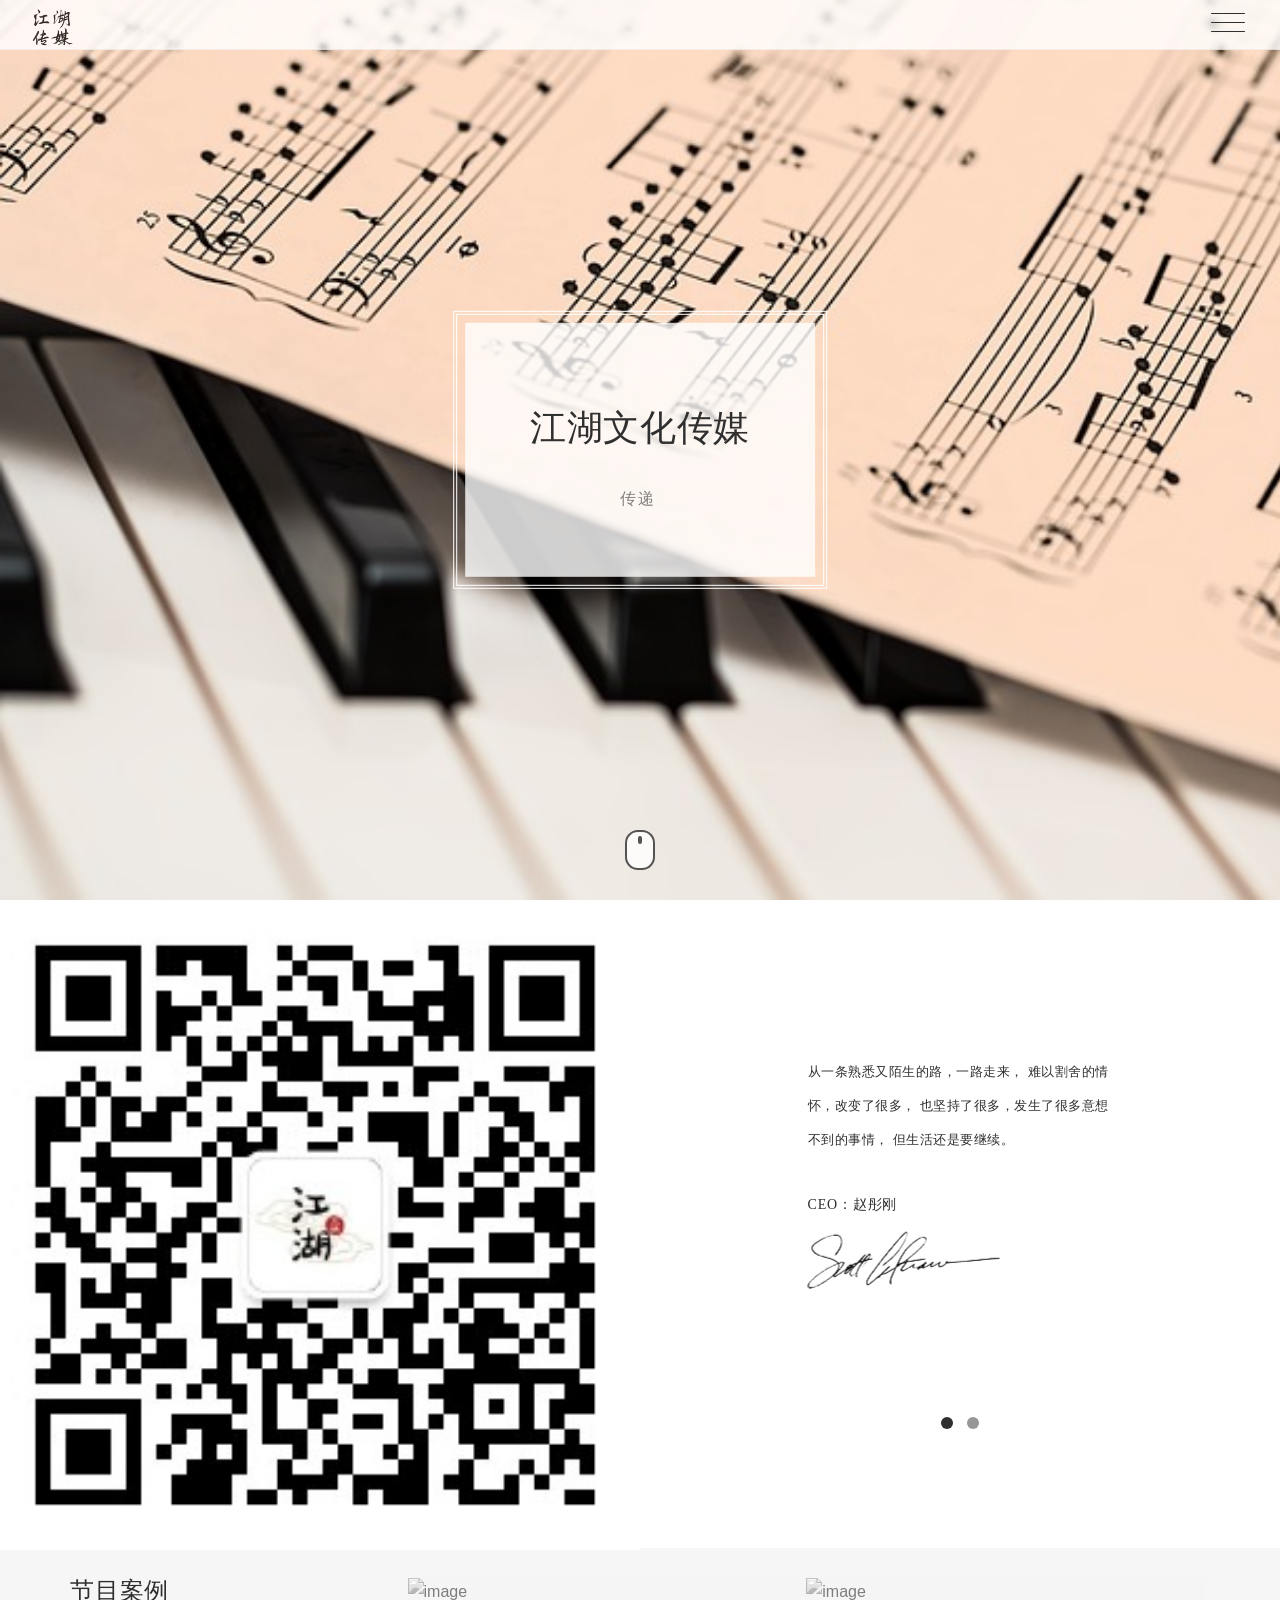
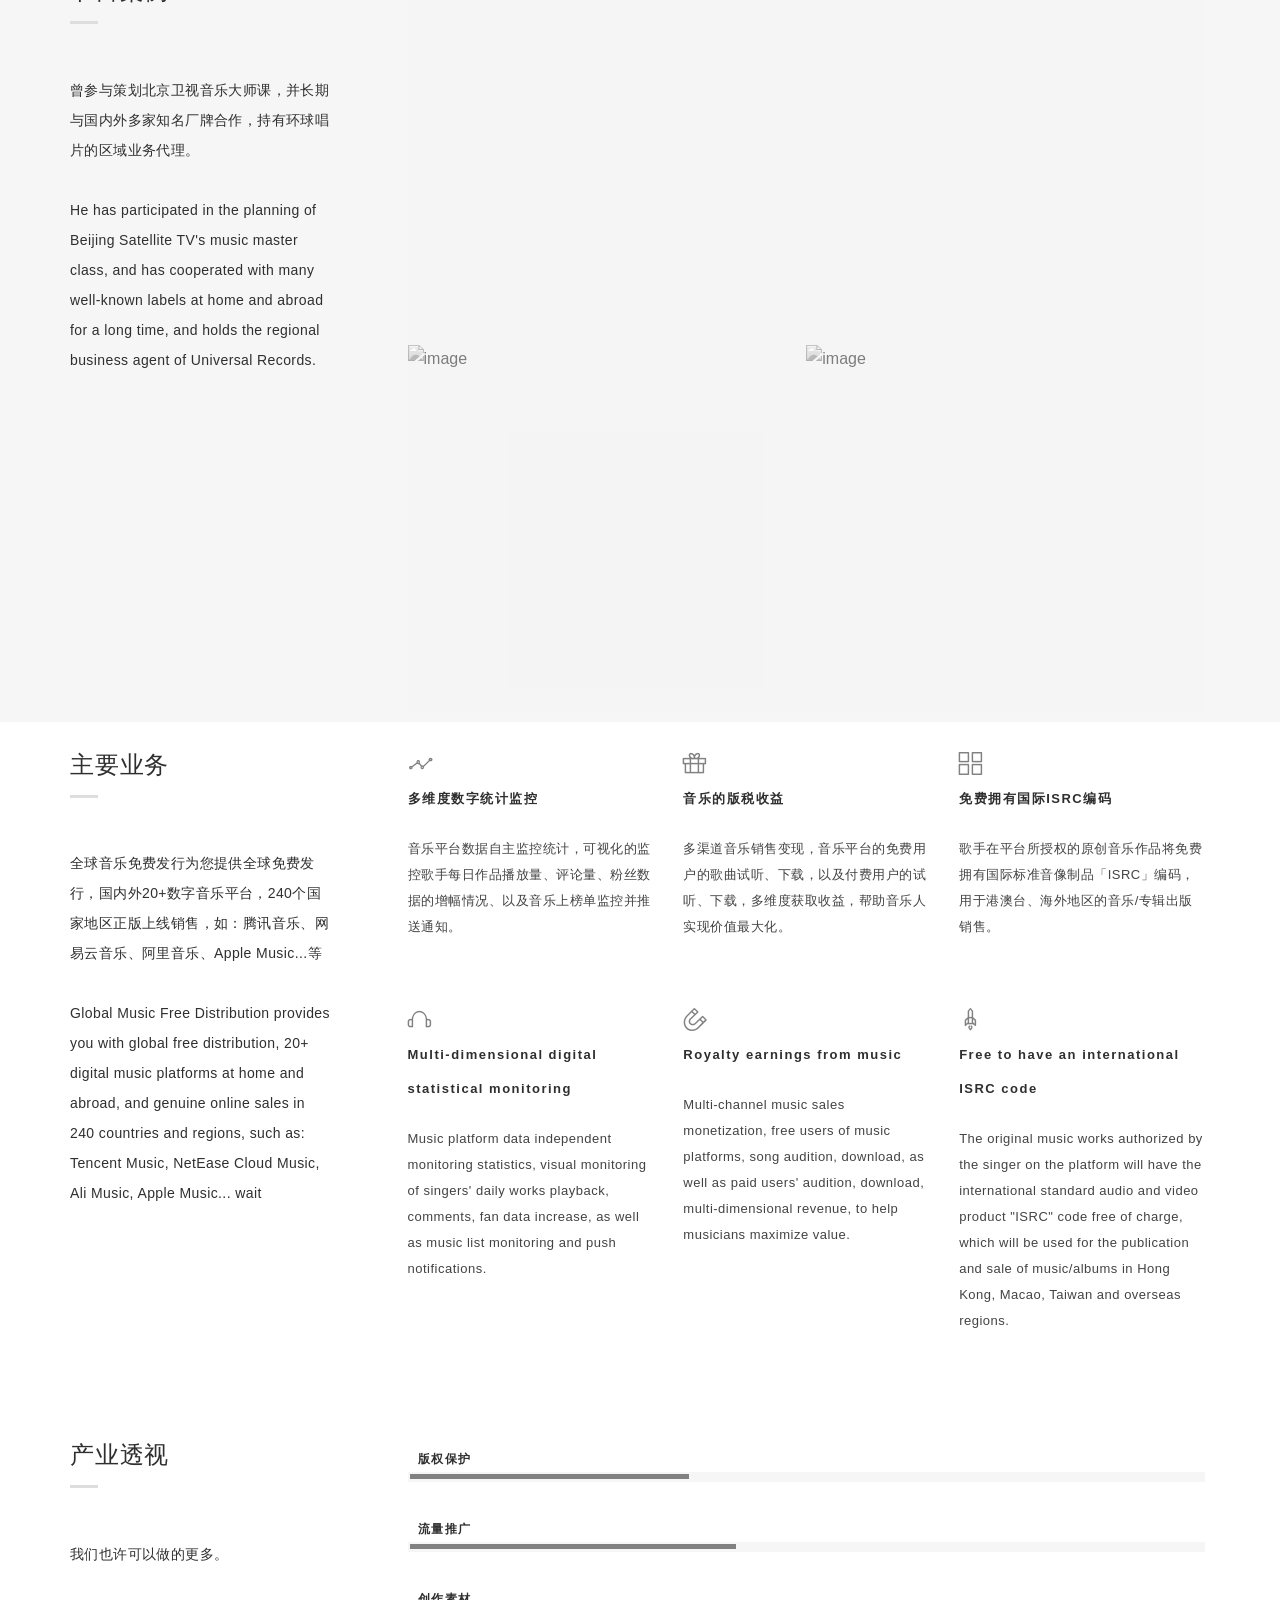
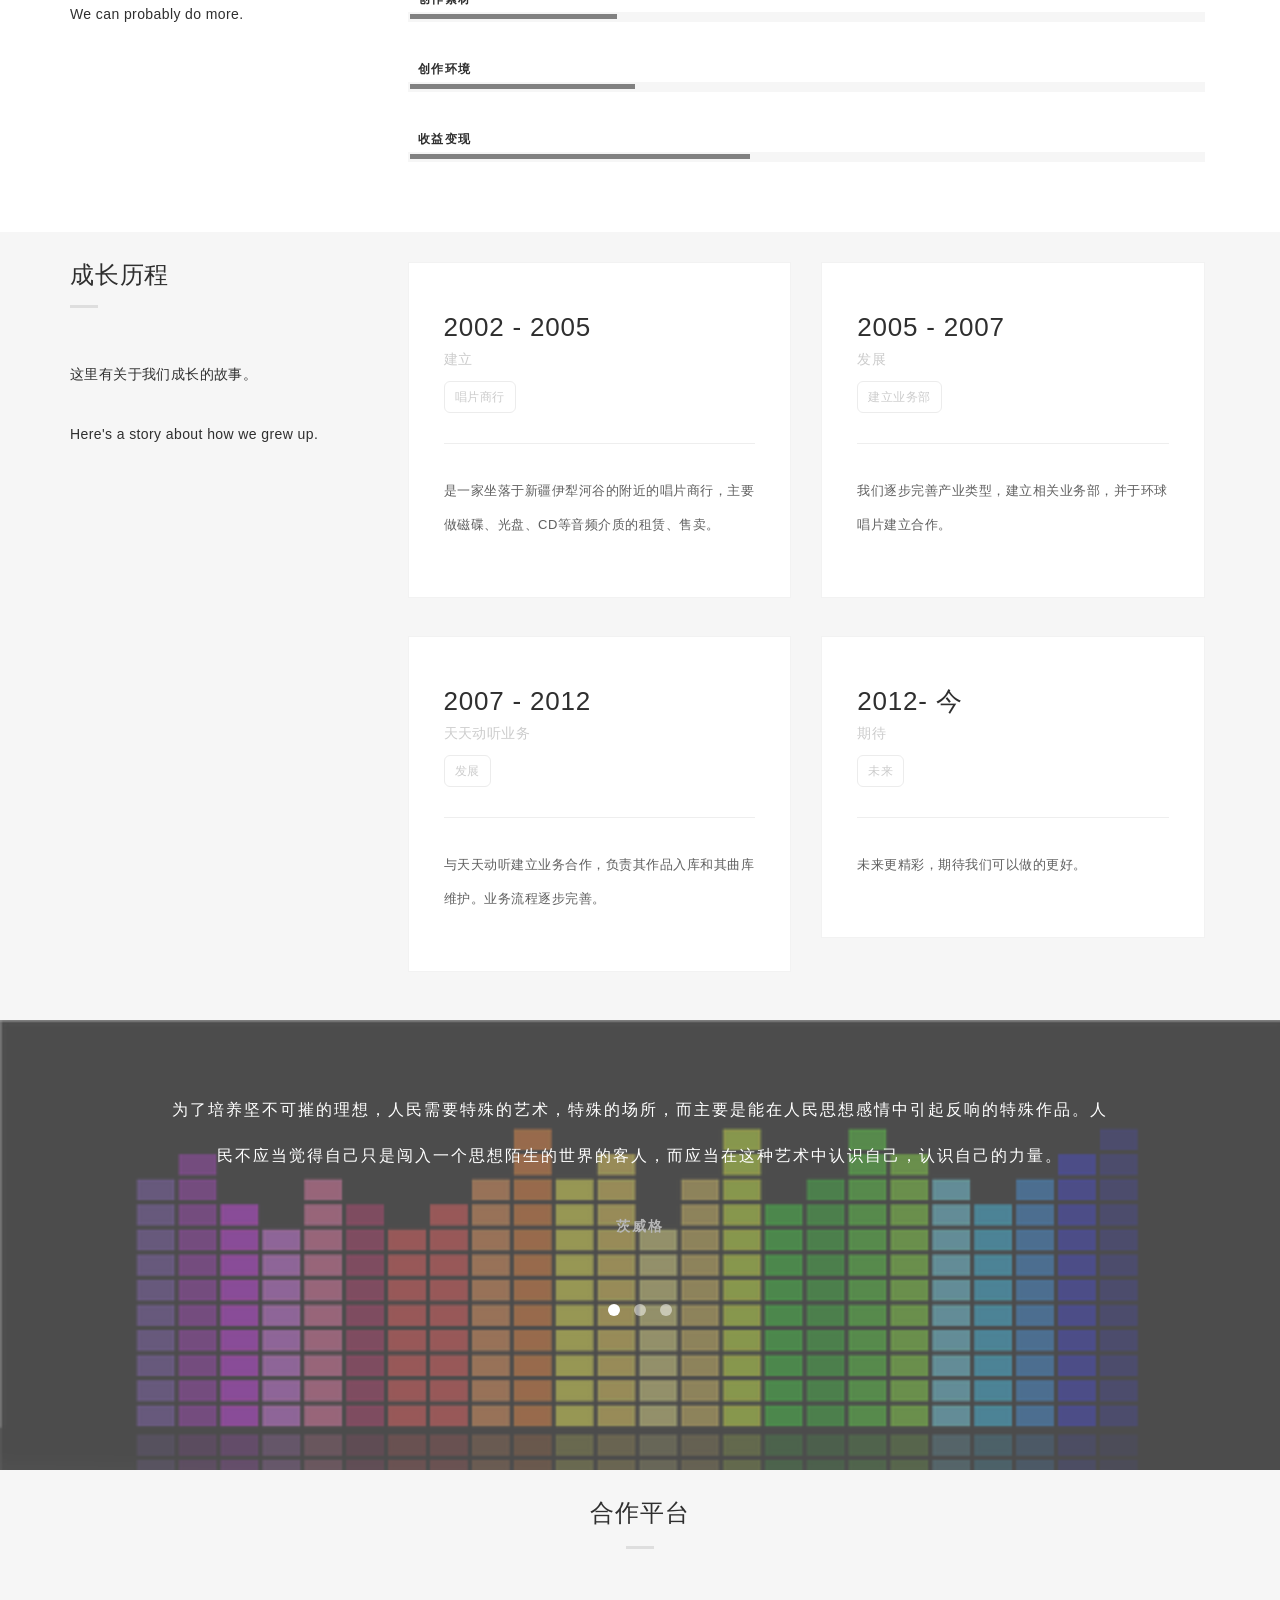
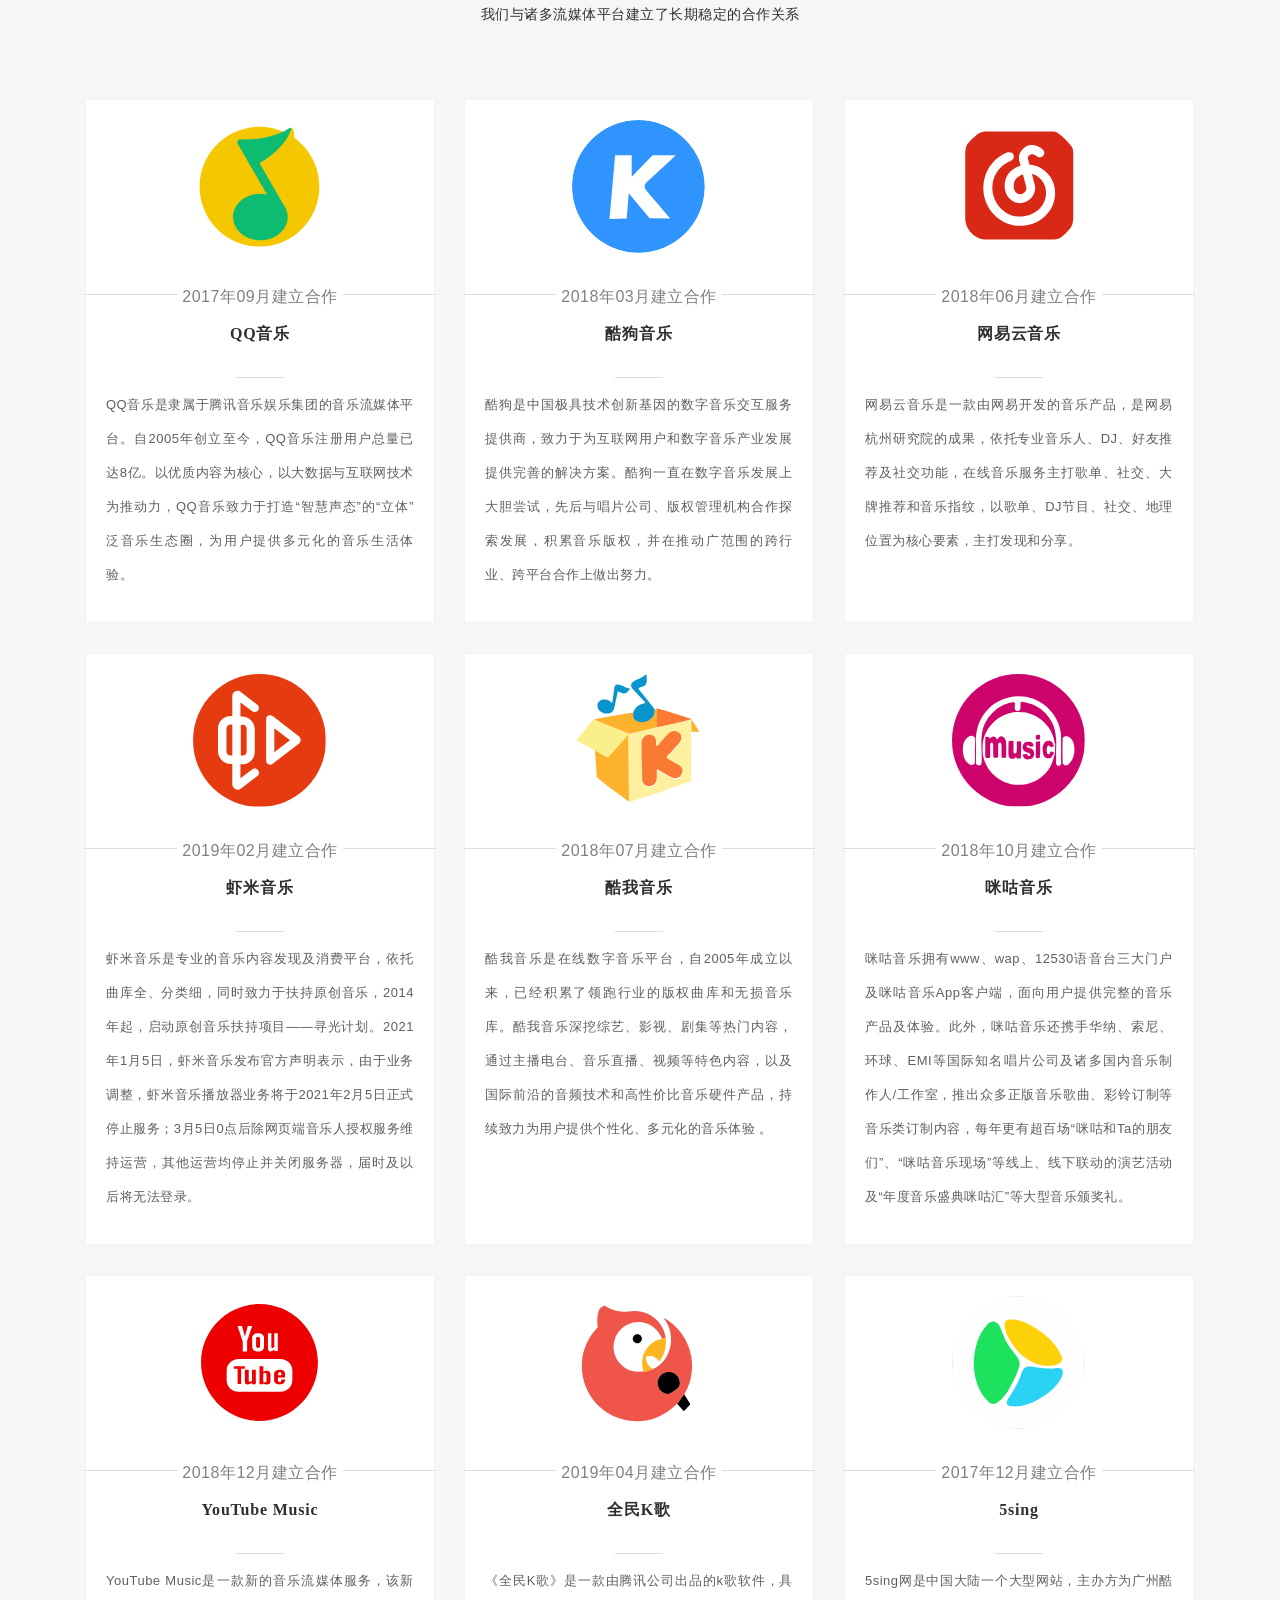
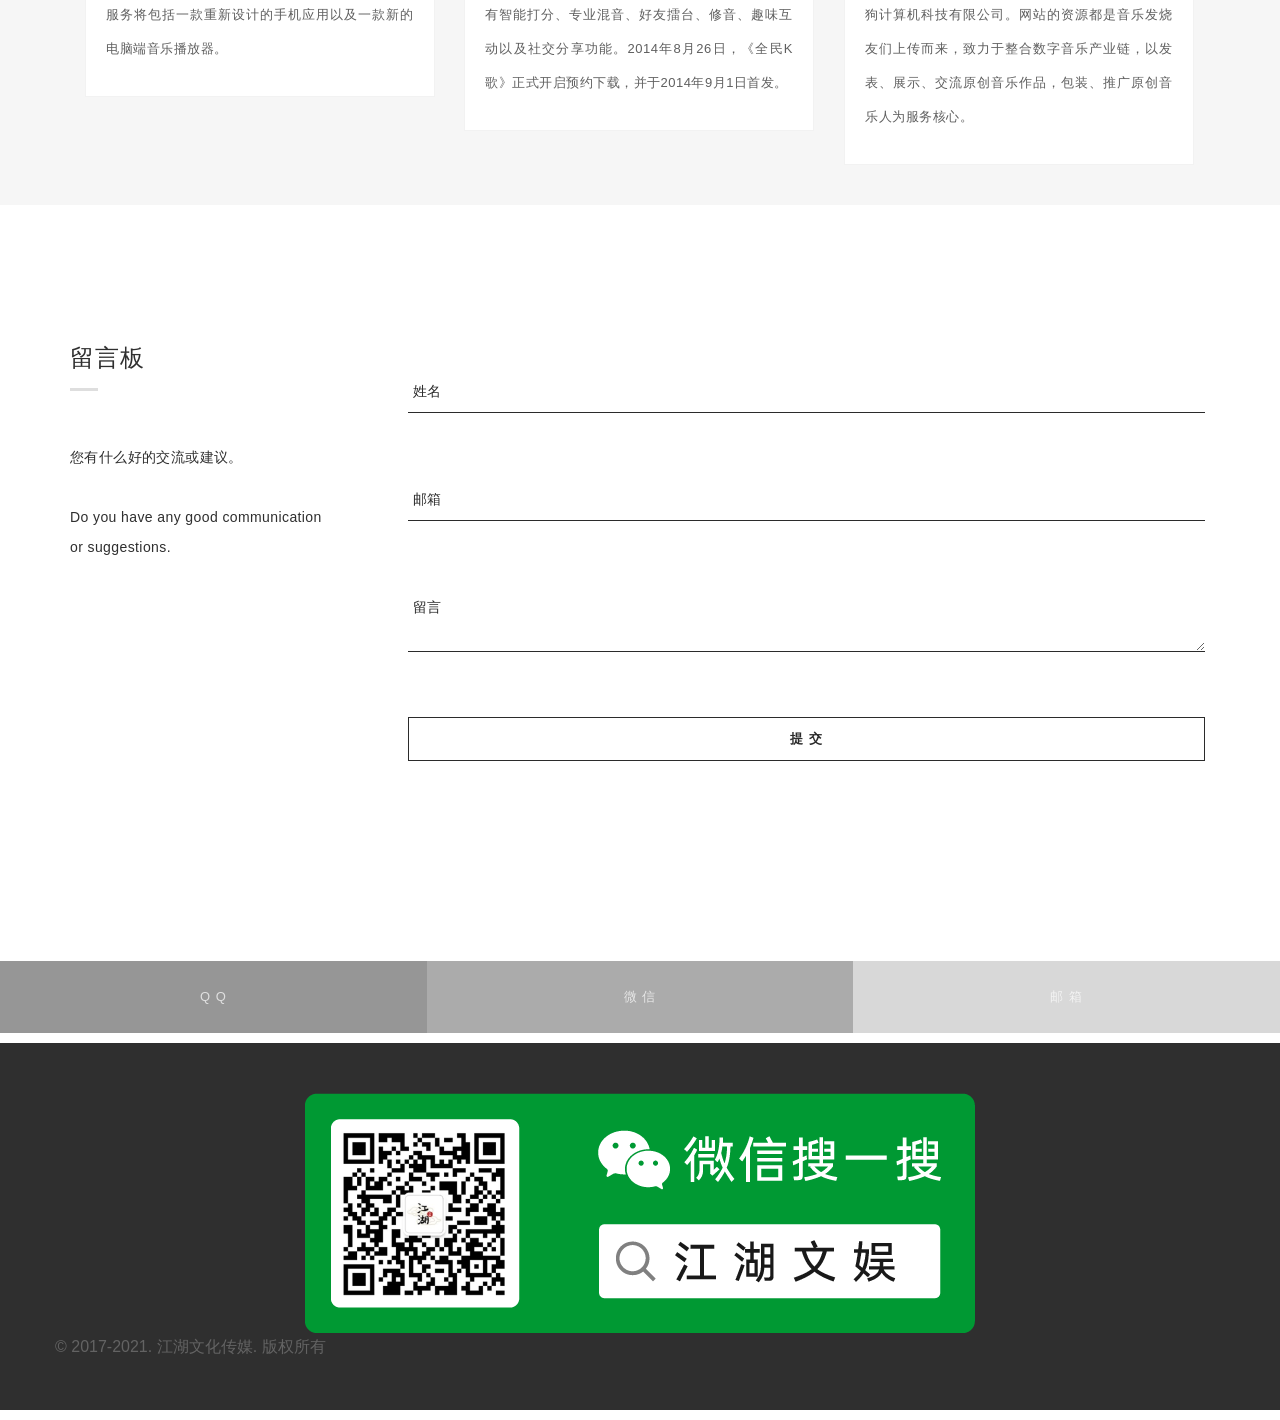
==== commit 75d70511: "update" ====
--- a/index.html
+++ b/index.html
@@ -1,1094 +1,919 @@
 <!DOCTYPE html>
 <html lang="zh">
 
-<head>
-	<meta charset="utf-8">
-	<title>江湖文化传媒</title>
-	<meta content="IE=edge" http-equiv="X-UA-Compatible">
-	<meta content="width=device-width, initial-scale=1" name="viewport">
-	<meta content="江湖文化传媒 - 这是最好的时代！" name="description">
-	<meta content="赵彤刚" name="author">
-	<!--Fav站标-->
-	<link href="home/images/favicon.ico" rel="shortcut icon">
-
-	<!--styles样式-->
-	<link href="home/css/bootstrap.min.css" rel="stylesheet">
-	<link href="home/css/owl.carousel.css" rel="stylesheet">
-	<link href="home/css/owl.theme.css" rel="stylesheet">
-	<link href="home/css/magnific-popup.css" rel="stylesheet">
-	<link href="home/css/style.css" rel="stylesheet">
-	<link href="home/css/responsive.css" rel="stylesheet">
-
-	<!--跨域资源预加载-->
-	<link rel="preconnect" href="https://cartoon.heheda.top/" crossorigin>
-	<link rel="preconnect" href="https://tva1.sinaimg.cn/" crossorigin>
-	<link rel="dns-prefetch" href="https://cartoon.heheda.top/">
-	<link rel="dns-prefetch" href="https://tva1.sinaimg.cn/">
-
-	<!--Google广告-->
-	<script data-ad-client="ca-pub-3670070169085381" async
-		src="https://pagead2.googlesyndication.com/pagead/js/adsbygoogle.js"></script>
-
-	<!--google字体-->
-	<!--<link href='https://fonts.googleapis.com/css?family=Roboto+Slab:400,700' rel='stylesheet' type='text/css'>
+	<head>
+		<meta charset="utf-8">
+		<title>江湖文化传媒</title>
+		<meta content="IE=edge" http-equiv="X-UA-Compatible">
+		<meta content="width=device-width, initial-scale=1" name="viewport">
+		<meta content="江湖文化传媒 - 这是最好的时代！" name="description">
+		<meta content="赵彤刚" name="author">
+		<!--Fav站标-->
+		<link href="home/images/favicon.ico" rel="shortcut icon">
+
+		<!--styles样式-->
+		<link href="home/css/bootstrap.min.css" rel="stylesheet">
+		<link href="home/css/owl.carousel.css" rel="stylesheet">
+		<link href="home/css/owl.theme.css" rel="stylesheet">
+		<link href="home/css/magnific-popup.css" rel="stylesheet">
+		<link href="home/css/style.css" rel="stylesheet">
+		<link href="home/css/responsive.css" rel="stylesheet">
+
+		<!--跨域资源预加载-->
+		<link rel="preconnect" href="https://cartoon.heheda.top/" crossorigin>
+		<link rel="preconnect" href="https://tva1.sinaimg.cn/" crossorigin>
+		<link rel="dns-prefetch" href="https://cartoon.heheda.top/">
+		<link rel="dns-prefetch" href="https://tva1.sinaimg.cn/">
+
+		<!--Google广告-->
+		<script data-ad-client="ca-pub-3670070169085381" async
+			src="https://pagead2.googlesyndication.com/pagead/js/adsbygoogle.js"></script>
+
+		<!--google字体-->
+		<!--<link href='https://fonts.googleapis.com/css?family=Roboto+Slab:400,700' rel='stylesheet' type='text/css'>
 <link href='https://fonts.googleapis.com/css?family=Roboto:400,300,500,700' rel='stylesheet' type='text/css'>-->
 
-	<!-- [if lt IE 9]-->
-	<script type="text/javascript" src="home/js/html5shiv.min.js"></script>
-	<!--[endif] -->
-</head>
-
-<body>
-	<!--PRELOADER-->
-	<div id="preloader">
-		<div id="status">
-			<img alt="logo" src="home/images/logo.png">
+		<!-- [if lt IE 9]-->
+		<script type="text/javascript" src="home/js/html5shiv.min.js"></script>
+		<!--[endif] -->
+	</head>
+
+	<body>
+		<!--PRELOADER-->
+		<div id="preloader">
+			<div id="status">
+				<img alt="logo" src="home/images/logo.png">
+			</div>
 		</div>
-	</div>
-	<!--/.PRELOADER END-->
-
-	<!--HEADER -->
-	<div class="header">
-		<div class="for-sticky">
-			<!--LOGO-->
-			<div class="col-md-2 col-xs-6 logo">
-				<a href="index.html"><img alt="logo" class="logo-nav" src="home/images/logo.png"></a>
+		<!--/.PRELOADER END-->
+
+		<!--HEADER -->
+		<div class="header">
+			<div class="for-sticky">
+				<!--LOGO-->
+				<div class="col-md-2 col-xs-6 logo">
+					<a href="index.html"><img alt="logo" class="logo-nav" src="home/images/logo.png"></a>
+				</div>
+				<!--/.LOGO END-->
 			</div>
-			<!--/.LOGO END-->
+			<div class="menu-wrap">
+				<nav class="menu">
+					<div class="menu-list">
+						<a data-scroll="" href="#home" class="active">
+							<span>第一映像</span>
+						</a>
+						<a data-scroll="" href="#about">
+							<span>企业简介</span>
+						</a>
+						<a data-scroll="" href="#work">
+							<span>节目案例</span>
+						</a>
+						<a data-scroll="" href="#services">
+							<span>主要业务</span>
+						</a>
+						<a data-scroll="" href="#skill">
+							<span>产业透视</span>
+						</a>
+						<a data-scroll="" href="#education">
+							<span>闪光时刻</span>
+						</a>
+						<a data-scroll="" href="#testimonial">
+							<span>成长历程</span>
+						</a>
+						<a data-scroll="" href="#blog">
+							<span>合作平台</span>
+						</a>
+						<a data-scroll="" href="#contact">
+							<span>留言建议</span>
+						</a>
+						<a data-scroll="" href="#lxwm">
+							<span>联系我们</span>
+						</a>
+					</div>
+				</nav>
+				<button class="close-button" id="close-button">Close Menu</button>
+			</div>
+			<button class="menu-button" id="open-button">
+				<span></span>
+				<span></span>
+				<span></span>
+			</button>
+			<!--/.for-sticky-->
 		</div>
-		<div class="menu-wrap">
-			<nav class="menu">
-				<div class="menu-list">
-					<a data-scroll="" href="#home" class="active">
-						<span>第一映像</span>
-					</a>
-					<a data-scroll="" href="#about">
-						<span>企业简介</span>
-					</a>
-					<a data-scroll="" href="#work">
-						<span>旗下艺人</span>
-					</a>
-					<a data-scroll="" href="#services">
-						<span>主要业务</span>
-					</a>
-					<a data-scroll="" href="#employement">
-						<span>成长历程</span>
-					</a>
-					<a data-scroll="" href="#skill">
-						<span>产业结构</span>
-					</a>
-					<a data-scroll="" href="#education">
-						<span>闪光时刻</span>
-					</a>
-					<a data-scroll="" href="#testimonial">
-						<span>文艺箴言</span>
-					</a>
-					<a data-scroll="" href="#blog">
-						<span>合作平台</span>
-					</a>
-					<a data-scroll="" href="#contact">
-						<span>留言建议</span>
-					</a>
-					<a data-scroll="" href="#lxwm">
-						<span>联系我们</span>
-					</a>
-				</div>
-			</nav>
-			<button class="close-button" id="close-button">Close Menu</button>
-		</div>
-		<button class="menu-button" id="open-button">
-			<span></span>
-			<span></span>
-			<span></span>
-		</button>
-		<!--/.for-sticky-->
-	</div>
-	<!--/.HEADER END-->
-
-	<!--CONTENT WRAP-->
-	<div class="content-wrap">
-		<!--CONTENT-->
-		<div class="content">
-			<!--HOME-->
-			<section id="home">
-				<div class="container">
-					<div class="row">
-						<div class="wrap-hero-content">
-							<div class="hero-content">
-								<h1>江湖文化传媒</h1>
-								<br>
-								<span class="typed"></span>
+		<!--/.HEADER END-->
+
+		<!--CONTENT WRAP-->
+		<div class="content-wrap">
+			<!--CONTENT-->
+			<div class="content">
+				<!--HOME-->
+				<section id="home">
+					<div class="container">
+						<div class="row">
+							<div class="wrap-hero-content">
+								<div class="hero-content">
+									<h1>江湖文化传媒</h1>
+									<br>
+									<span class="typed"></span>
+								</div>
+							</div>
+							<div class="mouse-icon margin-20">
+								<div class="scroll"></div>
 							</div>
 						</div>
-						<div class="mouse-icon margin-20">
-							<div class="scroll"></div>
+					</div>
+				</section>
+				<!--/.HOME END-->
+
+				<!--ABOUT-->
+				<section id="about">
+					<div class="col-md-6 col-xs-12 no-pad">
+						<div class="bg-about"></div>
+					</div>
+					<div class="col-md-6 col-sm-12 col-xs-12 white-col">
+						<div class="row">
+							<!--OWL CAROUSEL2-->
+							<div class="owl-carousel2">
+								<div class="col-md-12">
+									<div class="wrap-about">
+										<div class="w-content">
+											<p class="head-about">
+												从一条熟悉又陌生的路，一路走来，
+												难以割舍的情怀，改变了很多，
+												也坚持了很多，发生了很多意想不到的事情，
+												但生活还是要继续。
+											</p>
+
+											<h5 class="name">
+												CEO：赵彤刚
+											</h5>
+											<img alt="signature" src="home/images/signature.png">
+										</div>
+									</div>
+								</div>
+
+								<div class="col-md-12 col-sm-12 col-xs-12 white-col">
+									<div class="row">
+										<div class="col-md-8 col-md-offset-2 col-sm-8 col-sm-offset-2 col-xs-12">
+											<div class="wrap-about">
+												<table class="w-content">
+													<tr>
+														<td class="title">姓名 </td>
+														<td class="break">:</td>
+														<td> 赵彤刚</td>
+													</tr>
+													<tr>
+														<td class="title">手机 </td>
+														<td class="break">:</td>
+														<td> +86 18097896419</td>
+													</tr>
+													<tr>
+														<td class="title">邮箱 </td>
+														<td class="break">:</td>
+														<td> ztg@email.heheda.top</td>
+													</tr>
+													<tr>
+														<td class="title">地址 </td>
+														<td class="break">:</td>
+														<td> 中国新疆伊犁州</td>
+													</tr>
+													<tr>
+														<td class="title">QQ </td>
+														<td class="break">:</td>
+														<td> 2585649532</td>
+													</tr>
+													<tr>
+														<td class="title">微信 </td>
+														<td class="break">:</td>
+														<td> ZTG18097896419</td>
+													</tr>
+													<tr>
+														<td class="title">职位</td>
+														<td class="break">:</td>
+														<td> CEO</td>
+													</tr>
+												</table>
+											</div>
+										</div>
+									</div>
+								</div>
+							</div>
+							<!--/.OWL CAROUSEL2 END-->
 						</div>
 					</div>
-				</div>
-			</section>
-			<!--/.HOME END-->
-
-			<!--ABOUT-->
-			<section id="about">
-				<div class="col-md-6 col-xs-12 no-pad">
-					<div class="bg-about"></div>
-				</div>
-				<div class="col-md-6 col-sm-12 col-xs-12 white-col">
-					<div class="row">
-						<!--OWL CAROUSEL2-->
-						<div class="owl-carousel2">
-							<div class="col-md-12">
-								<div class="wrap-about">
-									<div class="w-content">
-										<p class="head-about">
-											从一条熟悉又陌生的路，一路走来，
-											难以割舍的情怀，改变了很多，
-											也坚持了很多，发生了很多意想不到的事情，
-											但生活还是要继续。
-										</p>
-
-										<h5 class="name">
-											CEO：赵彤刚
-										</h5>
-										<img alt="signature" src="home/images/signature.png">
-									</div>
-								</div>
-							</div>
-
-							<div class="col-md-12 col-sm-12 col-xs-12 white-col">
-								<div class="row">
-									<div class="col-md-8 col-md-offset-2 col-sm-8 col-sm-offset-2 col-xs-12">
-										<div class="wrap-about">
-											<table class="w-content">
-												<tr>
-													<td class="title">姓名 </td>
-													<td class="break">:</td>
-													<td> 赵彤刚</td>
-												</tr>
-												<tr>
-													<td class="title">手机 </td>
-													<td class="break">:</td>
-													<td> +86 18097896419</td>
-												</tr>
-												<tr>
-													<td class="title">邮箱 </td>
-													<td class="break">:</td>
-													<td> ztg@email.heheda.top</td>
-												</tr>
-												<tr>
-													<td class="title">地址 </td>
-													<td class="break">:</td>
-													<td> 中国新疆伊犁州</td>
-												</tr>
-												<tr>
-													<td class="title">QQ </td>
-													<td class="break">:</td>
-													<td> 2585649532</td>
-												</tr>
-												<tr>
-													<td class="title">微信 </td>
-													<td class="break">:</td>
-													<td> ZTG18097896419</td>
-												</tr>
-												<tr>
-													<td class="title">职位</td>
-													<td class="break">:</td>
-													<td> CEO</td>
-												</tr>
-											</table>
-										</div>
-									</div>
-								</div>
-							</div>
-						</div>
-						<!--/.OWL CAROUSEL2 END-->
-					</div>
-				</div>
-			</section>
-			<!--/.ABOUT END-->
-
-			<!--WORK-->
-			<section class="grey-bg mar-tm-10" id="work">
-				<div class="container">
-					<div class="row">
-						<div class="col-md-3">
-							<h3 class="title-small">
-								<span>旗下艺人</span>
-							</h3>
-							<p class="content-detail">
-								欢迎加入我们！
-							</p>
-						</div>
-						<div class="col-md-9 content-right">
-							<!--PORTFOLIO IMAGE-->
-							<ul class="portfolio-image">
-								<li class="col-md-6">
-									<a href="home/images/yiren/01.png"><img alt="image" src="home/images/yiren/1.png"
-											loading="lazy">
-										<div class="decription-wrap">
-											<div class="image-bg">
-												<p class="desc">
-													张一鸣
-												</p>
-											</div>
-
-										</div>
-									</a>
-								</li>
-								<li class="col-md-6">
-									<a href="home/images/yiren/02.png"><img alt="image" src="home/images/yiren/2.png"
-											loading="lazy">
-										<div class="decription-wrap">
-											<div class="image-bg">
-												<p class="desc">
-													王建宇
-												</p>
-											</div>
-										</div>
-									</a>
-								</li>
-								<li class="col-md-6">
-									<a href="home/images/yiren/03.jpg"><img alt="image" src="home/images/yiren/3.jpg"
-											loading="lazy">
-										<div class="decription-wrap">
-											<div class="image-bg">
-												<p class="desc">
-													朱明山
-												</p>
-											</div>
-										</div>
-									</a>
-								</li>
-								<li class="col-md-6">
-									<a href="home/images/yiren/04.jpg"><img alt="image" src="home/images/yiren/4.jpg"
-											loading="lazy">
-										<div class="decription-wrap">
-											<div class="image-bg">
-												<p class="desc">
-													吴骏飞
-												</p>
-											</div>
-										</div>
-									</a>
-								</li>
-								<li class="col-md-6">
-									<a href="home/images/yiren/05.jpg"><img alt="image" src="home/images/yiren/5.jpg"
-											loading="lazy">
-										<div class="decription-wrap">
-											<div class="image-bg">
-												<p class="desc">
-													张振轩
-												</p>
-											</div>
-										</div>
-									</a>
-								</li>
-								<li class="col-md-6">
-									<a href="home/images/yiren/06.png"><img alt="image" src="home/images/yiren/6.png"
-											loading="lazy">
-										<div class="decription-wrap">
-											<div class="image-bg">
-												<p class="desc">
-													梦良
-												</p>
-											</div>
-										</div>
-									</a>
-								</li>
-							</ul>
-							<!--/.PORTFOLIO IMAGE END-->
-						</div>
-					</div>
-				</div>
-			</section>
-			<!--/.WORK END-->
-
-			<!--SERVICES-->
-			<section class="white-bg" id="services">
-				<div class="container">
-					<div class="row">
-						<div class="col-md-3">
-							<h3 class="title-small">
-								<span>主要业务</span>
-							</h3>
-							<p class="content-detail">
-								全球音乐免费发行为您提供全球免费发行，国内外20+数字音乐平台，240个国家地区正版上线销售，如：腾讯音乐、网易云音乐、阿里音乐、Apple Music...等
-							</p>
-						</div>
-						<div class="col-md-9 content-right">
-							<div class="row">
-								<ul class="listing-item">
-									<li>
-										<div class="col-md-4 col-sm-4">
-											<h3 class="icon-use">
-												c
-											</h3>
-											<p class="head-sm">
-												多维度数字统计监控
-											</p>
-											<p class="text-grey">
-												音乐平台数据自主监控统计，可视化的监控歌手每日作品播放量、评论量、粉丝数据的增幅情况、以及音乐上榜单监控并推送通知。
-											</p>
-										</div>
+				</section>
+				<!--/.ABOUT END-->
+
+				<!--WORK-->
+				<section class="grey-bg mar-tm-10" id="work">
+					<div class="container">
+						<div class="row">
+							<div class="col-md-3">
+								<h3 class="title-small">
+									<span>节目案例</span>
+								</h3>
+								<p class="content-detail">
+									曾参与策划北京卫视音乐大师课，并长期与国内外多家知名厂牌合作，持有环球唱片的区域业务代理。
+									<br /><br />
+									He has participated in the planning of Beijing Satellite TV's music master class,
+									and has cooperated with many well-known labels at home and abroad for a long time,
+									and holds the regional business agent of Universal Records.
+								</p>
+							</div>
+							<div class="col-md-9 content-right">
+								<!--PORTFOLIO IMAGE-->
+								<ul class="portfolio-image">
+									<li class="col-md-6">
+										<a href="https://y.qq.com/music/photo_new/T002R300x300M000001QpXGP0vOYwk_1.jpg"><img
+												alt="image"
+												src="https://y.qq.com/music/photo_new/T002R300x300M000001QpXGP0vOYwk_1.jpg"
+												loading="lazy">
+											<div class="decription-wrap">
+												<div class="image-bg">
+													<p class="desc">
+														音乐大师课第一期
+													</p>
+												</div>
+
+											</div>
+										</a>
 									</li>
-
-									<li>
-										<div class="col-md-4 col-sm-4">
-											<h3 class="icon-use">
-												b
-											</h3>
-											<p class="head-sm">
-												音乐的版税收益
-											</p>
-											<p class="text-grey">
-												多渠道音乐销售变现，音乐平台的免费用户的歌曲试听、下载，以及付费用户的试听、下载，多维度获取收益，帮助音乐人实现价值最大化。
-											</p>
-										</div>
+									<li class="col-md-6">
+										<a href="https://y.qq.com/music/photo_new/T002R300x300M000002cWiAF0cqeLe_1.jpg"><img
+												alt="image"
+												src="https://y.qq.com/music/photo_new/T002R300x300M000002cWiAF0cqeLe_1.jpg"
+												loading="lazy">
+											<div class="decription-wrap">
+												<div class="image-bg">
+													<p class="desc">
+														音乐大师课第二期
+													</p>
+												</div>
+											</div>
+										</a>
 									</li>
-
-									<li>
-										<div class="col-md-4 col-sm-4">
-											<h3 class="icon-use">
-												d
-											</h3>
-											<p class="head-sm">
-												免费拥有国际ISRC编码
-											</p>
-											<p class="text-grey">
-												歌手在平台所授权的原创音乐作品将免费拥有国际标准音像制品「ISRC」编码，用于港澳台、海外地区的音乐/专辑出版销售。
-											</p>
-										</div>
+									<li class="col-md-6">
+										<a href="https://y.qq.com/music/photo_new/T002R300x300M000004CeLA50CUO6R_1.jpg"><img
+												alt="image"
+												src="https://y.qq.com/music/photo_new/T002R300x300M000004CeLA50CUO6R_1.jpg"
+												loading="lazy">
+											<div class="decription-wrap">
+												<div class="image-bg">
+													<p class="desc">
+														音乐大师课第三期
+													</p>
+												</div>
+											</div>
+										</a>
+									</li>
+									<li class="col-md-6">
+										<a href="https://y.qq.com/music/photo_new/T002R300x300M0000039373h2i7gsN_1.jpg"><img
+												alt="image"
+												src="https://y.qq.com/music/photo_new/T002R300x300M0000039373h2i7gsN_1.jpg"
+												loading="lazy">
+											<div class="decription-wrap">
+												<div class="image-bg">
+													<p class="desc">
+														小石头和孩子们集合了很多颜值超高、唱功了得的孩子们，由石栋颖老师组建而成，他们演唱的歌曲都受到众多观众的极度好评！
+													</p>
+												</div>
+											</div>
+										</a>
 									</li>
 								</ul>
-
-								<ul class="listing-item">
-									<li>
-										<div class="col-md-4 col-sm-4">
-											<p class="icon-use">
-												f
-											</p>
-											<p class="head-sm">
-												DIRECTOR
-											</p>
-											<p class="text-grey">
-												Typi non habent claritatem insitam est usus legentis in iis qui facit
-												eorum claritatem.
-											</p>
-										</div>
-									</li>
-
-									<li>
-										<div class="col-md-4 col-sm-4">
-											<h3 class="icon-use">
-												p
-											</h3>
-											<p class="head-sm">
-												UX DESIGN
-											</p>
-											<p class="text-grey">
-												Typi non habent claritatem insitam est usus legentis in iis qui facit
-												eorum claritatem.
-											</p>
-										</div>
-									</li>
-
-									<li>
-										<div class="col-md-4 col-sm-4">
-											<h3 class="icon-use">
-												m
-											</h3>
-											<p class="head-sm">
-												FRONT END
-											</p>
-											<p class="text-grey">
-												Typi non habent claritatem insitam est usus legentis in iis qui facit
-												eorum claritatem.
-											</p>
-										</div>
-									</li>
-								</ul>
-
+								<!--/.PORTFOLIO IMAGE END-->
 							</div>
 						</div>
 					</div>
-				</div>
-			</section>
-			<!--/.SERVICES END-->
-
-			<!--EMPLOYEMENT-->
-			<section class="grey-bg" id="employement">
-				<div class="container">
-					<div class="row">
-						<div class="col-md-3">
-							<h3 class="title-small">
-								<span>Employement</span>
-							</h3>
-							<p class="content-detail">
-								Lorem ipsum dolor sit amet, consectetuer adipiscing elit, sed diam nonummy nibh euismod
-								tincidunt ut laoreet
-								dolore magna aliquam erat volutpat.
-							</p>
+				</section>
+				<!--/.WORK END-->
+
+				<!--SERVICES-->
+				<section class="white-bg" id="services">
+					<div class="container">
+						<div class="row">
+							<div class="col-md-3">
+								<h3 class="title-small">
+									<span>主要业务</span>
+								</h3>
+								<p class="content-detail">
+									全球音乐免费发行为您提供全球免费发行，国内外20+数字音乐平台，240个国家地区正版上线销售，如：腾讯音乐、网易云音乐、阿里音乐、Apple Music...等
+									<br /><br />
+									Global Music Free Distribution provides you with global free distribution, 20+
+									digital music platforms at home and abroad, and genuine online sales in 240
+									countries and regions, such as: Tencent Music, NetEase Cloud Music, Ali Music, Apple
+									Music... wait
+								</p>
+							</div>
+							<div class="col-md-9 content-right">
+								<div class="row">
+									<ul class="listing-item">
+										<li>
+											<div class="col-md-4 col-sm-4">
+												<h3 class="icon-use">
+													c
+												</h3>
+												<p class="head-sm">
+													多维度数字统计监控
+												</p>
+												<p class="text-grey">
+													音乐平台数据自主监控统计，可视化的监控歌手每日作品播放量、评论量、粉丝数据的增幅情况、以及音乐上榜单监控并推送通知。
+												</p>
+											</div>
+										</li>
+
+										<li>
+											<div class="col-md-4 col-sm-4">
+												<h3 class="icon-use">
+													b
+												</h3>
+												<p class="head-sm">
+													音乐的版税收益
+												</p>
+												<p class="text-grey">
+													多渠道音乐销售变现，音乐平台的免费用户的歌曲试听、下载，以及付费用户的试听、下载，多维度获取收益，帮助音乐人实现价值最大化。
+												</p>
+											</div>
+										</li>
+
+										<li>
+											<div class="col-md-4 col-sm-4">
+												<h3 class="icon-use">
+													d
+												</h3>
+												<p class="head-sm">
+													免费拥有国际ISRC编码
+												</p>
+												<p class="text-grey">
+													歌手在平台所授权的原创音乐作品将免费拥有国际标准音像制品「ISRC」编码，用于港澳台、海外地区的音乐/专辑出版销售。
+												</p>
+											</div>
+										</li>
+									</ul>
+
+									<ul class="listing-item">
+										<li>
+											<div class="col-md-4 col-sm-4">
+												<p class="icon-use">
+													f
+												</p>
+												<p class="head-sm">
+													Multi-dimensional digital statistical monitoring
+												</p>
+												<p class="text-grey">
+													Music platform data independent monitoring statistics, visual
+													monitoring of singers' daily works playback, comments, fan data
+													increase, as well as music list monitoring and push notifications.
+												</p>
+											</div>
+										</li>
+
+										<li>
+											<div class="col-md-4 col-sm-4">
+												<h3 class="icon-use">
+													p
+												</h3>
+												<p class="head-sm">
+													Royalty earnings from music
+												</p>
+												<p class="text-grey">
+													Multi-channel music sales monetization, free users of music
+													platforms, song audition, download, as well as paid users' audition,
+													download, multi-dimensional revenue, to help musicians maximize
+													value.
+												</p>
+											</div>
+										</li>
+
+										<li>
+											<div class="col-md-4 col-sm-4">
+												<h3 class="icon-use">
+													m
+												</h3>
+												<p class="head-sm">
+													Free to have an international ISRC code
+												</p>
+												<p class="text-grey">
+													The original music works authorized by the singer on the platform
+													will have the international standard audio and video product "ISRC"
+													code free of charge, which will be used for the publication and sale
+													of music/albums in Hong Kong, Macao, Taiwan and overseas regions.
+												</p>
+											</div>
+										</li>
+									</ul>
+
+								</div>
+							</div>
 						</div>
-						<div class="col-md-9 content-right">
-							<div class="row">
-								<ul class="listing-item">
-									<li>
-										<div class="col-md-6 col-sm-6">
-											<div class="wrap-card">
-												<div class="card">
-													<h2 class="year">
-														2007 - 2009
-													</h2>
-													<p class="job">
-														web designer
-													</p>
-													<p class="company">
-														Corp Project
-													</p>
-													<hr>
-													<div class="text-detail">
-														<p>
-															Claritas est etiam processus dynamicus, qui sequitur
-															mutationem consuetudium lectorum. Mirum est notare
-															quam littera gothica, quam nunc putamus parum claram,
-															anteposuerit litterarum formas humanita per
-															seacula quarta decima et quinta decima. Eodem modo typi, qui
-															nunc nobis videntur parum clari, fiant
-															sollemnes.
+					</div>
+				</section>
+				<!--/.SERVICES END-->
+
+				<!--SKILLS-->
+				<section class="white-bg" id="skill">
+					<div class="container">
+						<div class="row">
+							<div class="col-md-3">
+								<h3 class="title-small">
+									<span>产业透视</span>
+								</h3>
+								<p class="content-detail">
+									我们也许可以做的更多。
+									<br /><br />
+									We can probably do more.
+								</p>
+							</div>
+							<div class="col-md-9 content-right">
+								<!--SKILLST-->
+								<div class="skillst">
+									<div class="skillbar" data-percent="78%">
+										<div class="title head-sm">
+											版权保护
+										</div>
+										<div class="count-bar">
+											<div class="count"></div>
+										</div>
+									</div>
+									<div class="skillbar" data-percent="91%">
+										<div class="title head-sm">
+											流量推广
+										</div>
+										<div class="count-bar">
+											<div class="count"></div>
+										</div>
+									</div>
+									<div class="skillbar" data-percent="58%">
+										<div class="title head-sm">
+											创作素材
+										</div>
+										<div class="count-bar">
+											<div class="count"></div>
+										</div>
+									</div>
+									<div class="skillbar" data-percent="63%">
+										<div class="title head-sm">
+											创作环境
+										</div>
+										<div class="count-bar">
+											<div class="count"></div>
+										</div>
+									</div>
+									<div class="skillbar" data-percent="95%">
+										<div class="title head-sm">
+											收益变现
+										</div>
+										<div class="count-bar">
+											<div class="count"></div>
+										</div>
+									</div>
+								</div>
+								<!--/.SKILLST END-->
+							</div>
+						</div>
+					</div>
+				</section>
+				<!--/.SKILLS END-->
+
+				<!--EDUCATION-->
+				<section class="grey-bg" id="education">
+					<div class="container">
+						<div class="row">
+							<div class="col-md-3">
+								<h3 class="title-small">
+									<span>成长历程</span>
+								</h3>
+								<p class="content-detail">
+									这里有关于我们成长的故事。
+									<br /><br />
+									Here's a story about how we grew up.
+								</p>
+							</div>
+							<div class="col-md-9 content-right">
+								<div class="row">
+									<ul class="listing-item">
+										<li>
+											<div class="col-md-6 col-sm-6">
+												<div class="wrap-card">
+													<div class="card">
+														<h2 class="year">
+															2002 - 2005
+														</h2>
+														<p class="job">
+															建立
 														</p>
+														<p class="company">
+															唱片商行
+														</p>
+														<hr>
+														<div class="text-detail">
+															<p>
+																是一家坐落于新疆伊犁河谷的附近的唱片商行，主要做磁碟、光盘、CD等音频介质的租赁、售卖。
+															</p>
+														</div>
 													</div>
 												</div>
 											</div>
-										</div>
-									</li>
-
-									<li>
-										<div class="col-md-6 col-sm-6">
-											<div class="wrap-card">
-												<div class="card">
-													<h2 class="year">
-														2009 - 2010
-													</h2>
-													<p class="job">
-														web designer
-													</p>
-													<p class="company">
-														Google inc
-													</p>
-													<hr>
-													<div class="text-detail">
-														<p>
-															Claritas est etiam processus dynamicus, qui sequitur
-															mutationem consuetudium lectorum. Mirum est notare
-															quam littera gothica, quam nunc putamus parum claram,
-															anteposuerit litterarum formas humanita per
-															seacula quarta decima et quinta decima. Eodem modo typi, qui
-															nunc nobis videntur parum clari, fiant
-															sollemnes.
+										</li>
+
+										<li>
+											<div class="col-md-6 col-sm-6">
+												<div class="wrap-card">
+													<div class="card">
+														<h2 class="year">
+															2005 - 2007
+														</h2>
+														<p class="job">
+															发展
 														</p>
+														<p class="company">
+															建立业务部
+														</p>
+														<hr>
+														<div class="text-detail">
+															<p>
+															我们逐步完善产业类型，建立相关业务部，并于环球唱片建立合作。	
+															</p>
+														</div>
 													</div>
 												</div>
 											</div>
-										</div>
-									</li>
-								</ul>
-								<ul class="listing-item">
-									<li>
-										<div class="col-md-6 col-sm-6">
-											<div class="wrap-card">
-												<div class="card">
-													<h2 class="year">
-														2010 - 2014
-													</h2>
-													<p class="job">
-														crative director
-													</p>
-													<p class="company">
-														41 studio
-													</p>
-													<hr>
-													<div class="text-detail">
-														<p>
-															Claritas est etiam processus dynamicus, qui sequitur
-															mutationem consuetudium lectorum. Mirum est notare
-															quam littera gothica, quam nunc putamus parum claram,
-															anteposuerit litterarum formas humanita per
-															seacula quarta decima et quinta decima. Eodem modo typi, qui
-															nunc nobis videntur parum clari, fiant
-															sollemnes.
+										</li>
+									</ul>
+									<ul class="listing-item">
+										<li>
+											<div class="col-md-6 col-sm-6">
+												<div class="wrap-card">
+													<div class="card">
+														<h2 class="year">
+															2007 - 2012
+														</h2>
+														<p class="job">
+															天天动听业务
 														</p>
+														<p class="company">
+															发展
+														</p>
+														<hr>
+														<div class="text-detail">
+															<p>
+																与天天动听建立业务合作，负责其作品入库和其曲库维护。业务流程逐步完善。
+															</p>
+														</div>
 													</div>
 												</div>
 											</div>
-										</div>
-									</li>
-
-									<li>
-										<div class="col-md-6 col-sm-6">
-											<div class="wrap-card">
-												<div class="card">
-													<h2 class="year">
-														2014 - NOW
-													</h2>
-													<p class="job">
-														fullstack designer
-													</p>
-													<p class="company">
-														Freelance
-													</p>
-													<hr>
-													<div class="text-detail">
-														<p>
-															Claritas est etiam processus dynamicus, qui sequitur
-															mutationem consuetudium lectorum. Mirum est notare
-															quam littera gothica, quam nunc putamus parum claram,
-															anteposuerit litterarum formas humanita per
-															seacula quarta decima et quinta decima. Eodem modo typi, qui
-															nunc nobis videntur parum clari, fiant
-															sollemnes.
+										</li>
+
+										<li>
+											<div class="col-md-6 col-sm-6">
+												<div class="wrap-card">
+													<div class="card">
+														<h2 class="year">
+															2012- 今
+														</h2>
+														<p class="job">
+															期待
 														</p>
+														<p class="company">
+															未来
+														</p>
+														<hr>
+														<div class="text-detail">
+															<p>
+																未来更精彩，期待我们可以做的更好。
+															</p>
+														</div>
 													</div>
 												</div>
 											</div>
-										</div>
-									</li>
-								</ul>
-
+										</li>
+									</ul>
+
+								</div>
 							</div>
 						</div>
 					</div>
-				</div>
-			</section>
-			<!--/.EMPLOYEMENT END-->
-
-			<!--SKILLS-->
-			<section class="white-bg" id="skill">
-				<div class="container">
-					<div class="row">
-						<div class="col-md-3">
-							<h3 class="title-small">
-								<span>Skills</span>
-							</h3>
-							<p class="content-detail">
-								Lorem ipsum dolor sit amet, consectetuer adipiscing elit, sed diam nonummy nibh euismod
-								tincidunt ut laoreet
-								dolore magna aliquam erat volutpat.
-							</p>
+				</section>
+				<!--/.EDUCATION END-->
+
+				<!--TESTIMONIAL-->
+				<section id="testimonial">
+					<div class="container">
+						<div class="row wrap-testimonial">
+							<div class="col-md-10 col-md-offset-1">
+								<div class="owl-carousel">
+									<div class="list-testimonial">
+										<div class="content-testimonial">
+											<h3 class="testi">
+												为了培养坚不可摧的理想，人民需要特殊的艺术，特殊的场所，而主要是能在人民思想感情中引起反响的特殊作品。人民不应当觉得自己只是闯入一个思想陌生的世界的客人，而应当在这种艺术中认识自己，认识自己的力量。
+											</h3>
+											<p class="people">
+												茨威格
+											</p>
+										</div>
+									</div>
+									<div class="list-testimonial">
+										<div class="content-testimonial">
+											<h3 class="testi">
+												学会集体工作的艺术。在今天的科学中，只有集体的努力才会有真正的成就。如果你一个人工作，即使你有非凡的能力，你也不能在科学上做出巨大的发现，而你的同事将始终是你的思想的扩音器和放大器，正如你自己——集体中的一员——也是别人的思想的扩音器和放大器一样。
+											</h3>
+											<p class="people">
+												泽林斯基
+											</p>
+										</div>
+									</div>
+									<div class="list-testimonial">
+										<div class="content-testimonial">
+											<h3 class="testi">
+												认为文学的责任就在于从坏人堆里挖出“珍珠”来，那就等于否定文学本身。文学所以叫做艺术，就是因为它按生活的相来面目描写生活。它的任务是无条件的，直率的真实。把文学的职能缩小成为搜罗“珍珠”之类地专门工作。那是致命打击。
+											</h3>
+											<p class="people">
+												契诃夫
+											</p>
+										</div>
+									</div>
+								</div>
+							</div>
 						</div>
-						<div class="col-md-9 content-right">
-							<!--SKILLST-->
-							<div class="skillst">
-								<div class="skillbar" data-percent="78%">
-									<div class="title head-sm">
-										版权保护
-									</div>
-									<div class="count-bar">
-										<div class="count"></div>
+					</div>
+					<div class="mask-testimonial"></div>
+				</section>
+				<!--/.TESTMONIAL END-->
+
+				<!--BLOG-->
+				<section class="grey-bg" id="blog">
+					<div class="container">
+						<div class="row">
+							<div class="col-md-12">
+								<h3 class="title-small-center text-center">
+									<span>合作平台</span>
+								</h3>
+								<div class="row">
+									<div class="col-md-6 col-md-offset-3">
+										<p class="content-details text-center">
+											我们与诸多流媒体平台建立了长期稳定的合作关系
+										</p>
 									</div>
 								</div>
-								<div class="skillbar" data-percent="91%">
-									<div class="title head-sm">
-										流量推广
-									</div>
-									<div class="count-bar">
-										<div class="count"></div>
-									</div>
+								<!--GRID ANLI-->
+								<div class="grid">
+									<div class="grid-item">
+										<div class="wrap-article">
+											<img alt="anli-1" class="img-circle text-center"
+												src="home/images/pingtai/qq.svg">
+											<p class="subtitle fancy">
+												<span>2017年09月建立合作</span>
+											</p>
+											<a href="https://y.qq.com/">
+												<h3 class="title">
+													QQ音乐
+												</h3>
+											</a>
+											<p class="content-blog">
+												QQ音乐是隶属于腾讯音乐娱乐集团的音乐流媒体平台。自2005年创立至今，QQ音乐注册用户总量已达8亿。以优质内容为核心，以大数据与互联网技术为推动力，QQ音乐致力于打造“智慧声态”的“立体”泛音乐生态圈，为用户提供多元化的音乐生活体验。
+											</p>
+										</div>
+									</div>
+
+									<div class="grid-item">
+										<div class="wrap-article">
+											<img alt="blog-4" class="img-circle text-center"
+												src="home/images/pingtai/kg.svg">
+											<p class="subtitle fancy">
+												<span>2018年03月建立合作</span>
+											</p>
+											<a href="#">
+												<h3 class="title">
+													酷狗音乐
+												</h3>
+											</a>
+											<p class="content-blog">
+												酷狗是中国极具技术创新基因的数字音乐交互服务提供商，致力于为互联网用户和数字音乐产业发展提供完善的解决方案。酷狗一直在数字音乐发展上大胆尝试，先后与唱片公司、版权管理机构合作探索发展，积累音乐版权，并在推动广范围的跨行业、跨平台合作上做出努力。
+											</p>
+										</div>
+									</div>
+
+									<div class="grid-item">
+										<div class="wrap-article">
+											<img alt="blog6" class="img-circle text-center"
+												src="home/images/pingtai/wyy.svg">
+											<p class="subtitle fancy">
+												<span>2018年06月建立合作</span>
+											</p>
+											<a href="#">
+												<h3 class="title">
+													网易云音乐
+												</h3>
+											</a>
+											<p class="content-blog">
+												网易云音乐是一款由网易开发的音乐产品，是网易杭州研究院的成果，依托专业音乐人、DJ、好友推荐及社交功能，在线音乐服务主打歌单、社交、大牌推荐和音乐指纹，以歌单、DJ节目、社交、地理位置为核心要素，主打发现和分享。<br><br>
+											</p>
+										</div>
+									</div>
+
+									<div class="grid-item">
+										<div class="wrap-article">
+											<img alt="blog2" class="img-circle text-center"
+												src="home/images/pingtai/xm.svg">
+											<p class="subtitle fancy">
+												<span>2019年02月建立合作</span>
+											</p>
+											<a href="#">
+												<h3 class="title">
+													虾米音乐
+												</h3>
+											</a>
+											<p class="content-blog">
+												虾米音乐是专业的音乐内容发现及消费平台，依托曲库全、分类细，同时致力于扶持原创音乐，2014年起，启动原创音乐扶持项目——寻光计划。2021年1月5日，虾米音乐发布官方声明表示，由于业务调整，虾米音乐播放器业务将于2021年2月5日正式停止服务；3月5日0点后除网页端音乐人授权服务维持运营，其他运营均停止并关闭服务器，届时及以后将无法登录。
+											</p>
+										</div>
+									</div>
+
+									<div class="grid-item">
+										<div class="wrap-article">
+											<img alt="blog5" class="img-circle text-center"
+												src="home/images/pingtai/kw.svg">
+											<p class="subtitle fancy">
+												<span>2018年07月建立合作</span>
+											</p>
+											<a href="https://www.kuwo.com">
+												<h3 class="title">
+													酷我音乐
+												</h3>
+											</a>
+											<p class="content-blog">
+												酷我音乐是在线数字音乐平台，自2005年成立以来，已经积累了领跑行业的版权曲库和无损音乐库。酷我音乐深挖综艺、影视、剧集等热门内容，通过主播电台、音乐直播、视频等特色内容，以及国际前沿的音频技术和高性价比音乐硬件产品，持续致力为用户提供个性化、多元化的音乐体验
+												。<br><br><br>
+											</p>
+										</div>
+									</div>
+
+									<div class="grid-item">
+										<div class="wrap-article">
+											<img alt="blog-3" class="img-circle text-center"
+												src="home/images/pingtai/mg.svg">
+											<p class="subtitle fancy">
+												<span>2018年10月建立合作</span>
+											</p>
+											<a href="#">
+												<h3 class="title">
+													咪咕音乐
+												</h3>
+											</a>
+											<p class="content-blog">
+												咪咕音乐拥有www、wap、12530语音台三大门户及咪咕音乐App客户端，面向用户提供完整的音乐产品及体验。此外，咪咕音乐还携手华纳、索尼、环球、EMI等国际知名唱片公司及诸多国内音乐制作人/工作室，推出众多正版音乐歌曲、彩铃订制等音乐类订制内容，每年更有超百场“咪咕和Ta的朋友们”、“咪咕音乐现场”等线上、线下联动的演艺活动及“年度音乐盛典咪咕汇”等大型音乐颁奖礼。
+											</p>
+										</div>
+									</div>
+
+									<div class="grid-item">
+										<div class="wrap-article">
+											<img alt="blog2" class="img-circle text-center"
+												src="home/images/pingtai/ytb.svg">
+											<p class="subtitle fancy">
+												<span>2018年12月建立合作</span>
+											</p>
+											<a href="#">
+												<h3 class="title">
+													YouTube Music
+												</h3>
+											</a>
+											<p class="content-blog">
+												YouTube Music是一款新的音乐流媒体服务，该新服务将包括一款重新设计的手机应用以及一款新的电脑端音乐播放器。
+											</p>
+										</div>
+									</div>
+
+									<div class="grid-item">
+										<div class="wrap-article">
+											<img alt="blog5" class="img-circle text-center"
+												src="home/images/pingtai/qmkg.svg">
+											<p class="subtitle fancy">
+												<span>2019年04月建立合作</span>
+											</p>
+											<a href="#">
+												<h3 class="title">
+													全民K歌
+												</h3>
+											</a>
+											<p class="content-blog">
+												《全民K歌》是一款由腾讯公司出品的k歌软件，具有智能打分、专业混音、好友擂台、修音、趣味互动以及社交分享功能。2014年8月26日，《全民K歌》正式开启预约下载，并于2014年9月1日首发。
+											</p>
+										</div>
+									</div>
+
+									<div class="grid-item">
+										<div class="wrap-article">
+											<img alt="blog-3" class="img-circle text-center"
+												src="home/images/pingtai/5sing.svg">
+											<p class="subtitle fancy">
+												<span>2017年12月建立合作</span>
+											</p>
+											<a href="https://5sing.kugou.com">
+												<h3 class="title">
+													5sing
+												</h3>
+											</a>
+											<p class="content-blog">
+												5sing网是中国大陆一个大型网站，主办方为广州酷狗计算机科技有限公司。网站的资源都是音乐发烧友们上传而来，致力于整合数字音乐产业链，以发表、展示、交流原创音乐作品，包装、推广原创音乐人为服务核心。
+											</p>
+										</div>
+									</div>
+
 								</div>
-								<div class="skillbar" data-percent="58%">
-									<div class="title head-sm">
-										创作素材
-									</div>
-									<div class="count-bar">
-										<div class="count"></div>
-									</div>
+								<!--/.GRID BLOG END-->
+							</div>
+						</div>
+					</div>
+				</section>
+				<!--/.BLOG END-->
+
+				<!--CONTACT-->
+				<section id="contact" class="white-bg">
+					<div class="container">
+						<div class="row">
+							<div class="col-md-3">
+								<h3 class="title-small">
+									<span>留言板</span>
+								</h3>
+								<p class="content-detail">
+									您有什么好的交流或建议。
+									<br /><br />
+									Do you have any good communication or suggestions.
+								</p>
+
+							</div>
+							<div class="col-md-9 content-right">
+								<form>
+									<div class="group">
+										<input required="" type="text"><span class="highlight"></span><span
+											class="bar"></span><label>姓名</label>
+									</div>
+									<div class="group">
+										<input required="" type="email"><span class="highlight"></span><span
+											class="bar"></span><label>邮箱</label>
+									</div>
+									<div class="group">
+										<textarea required=""></textarea><span class="highlight"></span><span
+											class="bar"></span><label>留言</label>
+									</div>
+									<input id="sendMessage" name="sendMessage" type="submit" value="提 交">
+								</form>
+							</div>
+						</div>
+					</div>
+				</section>
+				<!--/.CONTACT END-->
+
+				<!--FOOTER-->
+				<footer>
+					<div class="footer-top">
+						<ul class="socials">
+							<li class="facebook">
+								<a href="#" data-hover="Q Q">Q Q</a>
+							</li>
+							<li class="twitter">
+								<a href="#" data-hover="微 信">微 信</a>
+							</li>
+							<li class="gplus">
+								<a href="#" data-hover="邮 箱">邮 箱</a>
+							</li>
+						</ul>
+					</div>
+
+					<section id="lxwm" class="white-bg">
+						<div class="footer-bottom">
+							<div class="container">
+								<div class="row">
+									<img src="home/images/wx.png" alt="logo bottom" class="center-block" />&copy;
+									2017-2021.
+									<!-- <a target="_blank" href="https://heheda.top/"> -->
+									江湖文化传媒.
+									<!-- </a> -->
+									版权所有
 								</div>
-								<div class="skillbar" data-percent="63%">
-									<div class="title head-sm">
-										创作环境
-									</div>
-									<div class="count-bar">
-										<div class="count"></div>
-									</div>
-								</div>
-								<div class="skillbar" data-percent="95%">
-									<div class="title head-sm">
-										收益变现
-									</div>
-									<div class="count-bar">
-										<div class="count"></div>
-									</div>
-								</div>
-							</div>
-							<!--/.SKILLST END-->
+							</div>
 						</div>
-					</div>
-				</div>
-			</section>
-			<!--/.SKILLS END-->
-
-			<!--EDUCATION-->
-			<section class="grey-bg" id="education">
-				<div class="container">
-					<div class="row">
-						<div class="col-md-3">
-							<h3 class="title-small">
-								<span>Education</span>
-							</h3>
-							<p class="content-detail">
-								Lorem ipsum dolor sit amet, consectetuer adipiscing elit, sed diam nonummy nibh euismod
-								tincidunt ut laoreet
-								dolore magna aliquam erat volutpat.
-							</p>
-						</div>
-						<div class="col-md-9 content-right">
-							<div class="row">
-								<ul class="listing-item">
-									<li>
-										<div class="col-md-6 col-sm-6">
-											<div class="wrap-card">
-												<div class="card">
-													<h2 class="year">
-														2002 - 2005
-													</h2>
-													<p class="job">
-														Information System
-													</p>
-													<p class="company">
-														Telkom University
-													</p>
-													<hr>
-													<div class="text-detail">
-														<p>
-															Claritas est etiam processus dynamicus, qui sequitur
-															mutationem consuetudium lectorum. Mirum est notare
-															quam littera gothica, quam nunc putamus parum claram,
-															anteposuerit litterarum formas humanita per
-															seacula quarta decima et quinta decima. Eodem modo typi, qui
-															nunc nobis videntur parum clari, fiant
-															sollemnes.
-														</p>
-													</div>
-												</div>
-											</div>
-										</div>
-									</li>
-
-									<li>
-										<div class="col-md-6 col-sm-6">
-											<div class="wrap-card">
-												<div class="card">
-													<h2 class="year">
-														2005 - 2007
-													</h2>
-													<p class="job">
-														DKV
-													</p>
-													<p class="company">
-														UNIKOM
-													</p>
-													<hr>
-													<div class="text-detail">
-														<p>
-															Claritas est etiam processus dynamicus, qui sequitur
-															mutationem consuetudium lectorum. Mirum est notare
-															quam littera gothica, quam nunc putamus parum claram,
-															anteposuerit litterarum formas humanita per
-															seacula quarta decima et quinta decima. Eodem modo typi, qui
-															nunc nobis videntur parum clari, fiant
-															sollemnes.
-														</p>
-													</div>
-												</div>
-											</div>
-										</div>
-									</li>
-								</ul>
-								<ul class="listing-item">
-									<li>
-										<div class="col-md-6 col-sm-6">
-											<div class="wrap-card">
-												<div class="card">
-													<h2 class="year">
-														2007 - 2009
-													</h2>
-													<p class="job">
-														Magister DKV
-													</p>
-													<p class="company">
-														ITB
-													</p>
-													<hr>
-													<div class="text-detail">
-														<p>
-															Claritas est etiam processus dynamicus, qui sequitur
-															mutationem consuetudium lectorum. Mirum est notare
-															quam littera gothica, quam nunc putamus parum claram,
-															anteposuerit litterarum formas humanita per
-															seacula quarta decima et quinta decima. Eodem modo typi, qui
-															nunc nobis videntur parum clari, fiant
-															sollemnes.
-														</p>
-													</div>
-												</div>
-											</div>
-										</div>
-									</li>
-
-									<li>
-										<div class="col-md-6 col-sm-6">
-											<div class="wrap-card">
-												<div class="card">
-													<h2 class="year">
-														2009 - 2010
-													</h2>
-													<p class="job">
-														Typhography Magister
-													</p>
-													<p class="company">
-														Florida University
-													</p>
-													<hr>
-													<div class="text-detail">
-														<p>
-															Claritas est etiam processus dynamicus, qui sequitur
-															mutationem consuetudium lectorum. Mirum est notare
-															quam littera gothica, quam nunc putamus parum claram,
-															anteposuerit litterarum formas humanita per
-															seacula quarta decima et quinta decima. Eodem modo typi, qui
-															nunc nobis videntur parum clari, fiant
-															sollemnes.
-														</p>
-													</div>
-												</div>
-											</div>
-										</div>
-									</li>
-								</ul>
-
-							</div>
-						</div>
-					</div>
-				</div>
-			</section>
-			<!--/.EDUCATION END-->
-
-			<!--TESTIMONIAL-->
-			<section id="testimonial">
-				<div class="container">
-					<div class="row wrap-testimonial">
-						<div class="col-md-10 col-md-offset-1">
-							<div class="owl-carousel">
-								<div class="list-testimonial">
-									<div class="content-testimonial">
-										<h3 class="testi">
-											为了培养坚不可摧的理想，人民需要特殊的艺术，特殊的场所，而主要是能在人民思想感情中引起反响的特殊作品。人民不应当觉得自己只是闯入一个思想陌生的世界的客人，而应当在这种艺术中认识自己，认识自己的力量。
-										</h3>
-										<p class="people">
-											茨威格
-										</p>
-									</div>
-								</div>
-								<div class="list-testimonial">
-									<div class="content-testimonial">
-										<h3 class="testi">
-											学会集体工作的艺术。在今天的科学中，只有集体的努力才会有真正的成就。如果你一个人工作，即使你有非凡的能力，你也不能在科学上做出巨大的发现，而你的同事将始终是你的思想的扩音器和放大器，正如你自己——集体中的一员——也是别人的思想的扩音器和放大器一样。
-										</h3>
-										<p class="people">
-											泽林斯基
-										</p>
-									</div>
-								</div>
-								<div class="list-testimonial">
-									<div class="content-testimonial">
-										<h3 class="testi">
-											认为文学的责任就在于从坏人堆里挖出“珍珠”来，那就等于否定文学本身。文学所以叫做艺术，就是因为它按生活的相来面目描写生活。它的任务是无条件的，直率的真实。把文学的职能缩小成为搜罗“珍珠”之类地专门工作。那是致命打击。
-										</h3>
-										<p class="people">
-											契诃夫
-										</p>
-									</div>
-								</div>
-							</div>
-						</div>
-					</div>
-				</div>
-				<div class="mask-testimonial"></div>
-			</section>
-			<!--/.TESTMONIAL END-->
-
-			<!--BLOG-->
-			<section class="grey-bg" id="blog">
-				<div class="container">
-					<div class="row">
-						<div class="col-md-12">
-							<h3 class="title-small-center text-center">
-								<span>作品案例</span>
-							</h3>
-							<div class="row">
-								<div class="col-md-6 col-md-offset-3">
-									<p class="content-details text-center">
-										艺术源于生活而高于生活！这些优秀的作品，与我们有着或多或少的关联，它们或许已经成为了大家生活的一部分！
-									</p>
-								</div>
-							</div>
-							<!--GRID ANLI-->
-							<div class="grid">
-								<div class="grid-item">
-									<div class="wrap-article">
-										<img alt="anli-1" class="img-circle text-center"
-											src="home/images/pingtai/qq.svg">
-										<p class="subtitle fancy">
-											<span>2017年09月建立合作</span>
-										</p>
-										<a href="https://y.qq.com/">
-											<h3 class="title">
-												QQ音乐
-											</h3>
-										</a>
-										<p class="content-blog">
-											QQ音乐是隶属于腾讯音乐娱乐集团的音乐流媒体平台。自2005年创立至今，QQ音乐注册用户总量已达8亿。以优质内容为核心，以大数据与互联网技术为推动力，QQ音乐致力于打造“智慧声态”的“立体”泛音乐生态圈，为用户提供多元化的音乐生活体验。
-										</p>
-									</div>
-								</div>
-
-								<div class="grid-item">
-									<div class="wrap-article">
-										<img alt="blog-4" class="img-circle text-center"
-											src="home/images/pingtai/kg.svg">
-										<p class="subtitle fancy">
-											<span>2018年03月建立合作</span>
-										</p>
-										<a href="#">
-											<h3 class="title">
-												酷狗音乐
-											</h3>
-										</a>
-										<p class="content-blog">
-											酷狗是中国极具技术创新基因的数字音乐交互服务提供商，致力于为互联网用户和数字音乐产业发展提供完善的解决方案。酷狗一直在数字音乐发展上大胆尝试，先后与唱片公司、版权管理机构合作探索发展，积累音乐版权，并在推动广范围的跨行业、跨平台合作上做出努力。
-										</p>
-									</div>
-								</div>
-
-								<div class="grid-item">
-									<div class="wrap-article">
-										<img alt="blog6" class="img-circle text-center"
-											src="home/images/pingtai/wyy.svg">
-										<p class="subtitle fancy">
-											<span>2018年06月建立合作</span>
-										</p>
-										<a href="#">
-											<h3 class="title">
-												网易云音乐
-											</h3>
-										</a>
-										<p class="content-blog">
-											网易云音乐是一款由网易开发的音乐产品，是网易杭州研究院的成果，依托专业音乐人、DJ、好友推荐及社交功能，在线音乐服务主打歌单、社交、大牌推荐和音乐指纹，以歌单、DJ节目、社交、地理位置为核心要素，主打发现和分享。<br><br>
-										</p>
-									</div>
-								</div>
-
-								<div class="grid-item">
-									<div class="wrap-article">
-										<img alt="blog2" class="img-circle text-center"
-											src="home/images/pingtai/xm.svg">
-										<p class="subtitle fancy">
-											<span>2019年02月建立合作</span>
-										</p>
-										<a href="#">
-											<h3 class="title">
-												虾米音乐
-											</h3>
-										</a>
-										<p class="content-blog">
-											虾米音乐是专业的音乐内容发现及消费平台，依托曲库全、分类细，同时致力于扶持原创音乐，2014年起，启动原创音乐扶持项目——寻光计划。2021年1月5日，虾米音乐发布官方声明表示，由于业务调整，虾米音乐播放器业务将于2021年2月5日正式停止服务；3月5日0点后除网页端音乐人授权服务维持运营，其他运营均停止并关闭服务器，届时及以后将无法登录。
-										</p>
-									</div>
-								</div>
-
-								<div class="grid-item">
-									<div class="wrap-article">
-										<img alt="blog5" class="img-circle text-center"
-											src="home/images/pingtai/kw.svg">
-										<p class="subtitle fancy">
-											<span>2018年07月建立合作</span>
-										</p>
-										<a href="https://www.kuwo.com">
-											<h3 class="title">
-												酷我音乐
-											</h3>
-										</a>
-										<p class="content-blog">
-											酷我音乐是在线数字音乐平台，自2005年成立以来，已经积累了领跑行业的版权曲库和无损音乐库。酷我音乐深挖综艺、影视、剧集等热门内容，通过主播电台、音乐直播、视频等特色内容，以及国际前沿的音频技术和高性价比音乐硬件产品，持续致力为用户提供个性化、多元化的音乐体验
-											。<br><br><br>
-										</p>
-									</div>
-								</div>
-
-								<div class="grid-item">
-									<div class="wrap-article">
-										<img alt="blog-3" class="img-circle text-center"
-											src="home/images/pingtai/mg.svg">
-										<p class="subtitle fancy">
-											<span>2018年10月建立合作</span>
-										</p>
-										<a href="#">
-											<h3 class="title">
-												咪咕音乐
-											</h3>
-										</a>
-										<p class="content-blog">
-											咪咕音乐拥有www、wap、12530语音台三大门户及咪咕音乐App客户端，面向用户提供完整的音乐产品及体验。此外，咪咕音乐还携手华纳、索尼、环球、EMI等国际知名唱片公司及诸多国内音乐制作人/工作室，推出众多正版音乐歌曲、彩铃订制等音乐类订制内容，每年更有超百场“咪咕和Ta的朋友们”、“咪咕音乐现场”等线上、线下联动的演艺活动及“年度音乐盛典咪咕汇”等大型音乐颁奖礼。
-										</p>
-									</div>
-								</div>
-
-								<div class="grid-item">
-									<div class="wrap-article">
-										<img alt="blog2" class="img-circle text-center"
-											src="home/images/pingtai/ytb.svg">
-										<p class="subtitle fancy">
-											<span>2018年12月建立合作</span>
-										</p>
-										<a href="#">
-											<h3 class="title">
-												YouTube Music
-											</h3>
-										</a>
-										<p class="content-blog">
-											YouTube Music是一款新的音乐流媒体服务，该新服务将包括一款重新设计的手机应用以及一款新的电脑端音乐播放器。
-										</p>
-									</div>
-								</div>
-
-								<div class="grid-item">
-									<div class="wrap-article">
-										<img alt="blog5" class="img-circle text-center"
-											src="home/images/pingtai/qmkg.svg">
-										<p class="subtitle fancy">
-											<span>2019年04月建立合作</span>
-										</p>
-										<a href="#">
-											<h3 class="title">
-												全民K歌
-											</h3>
-										</a>
-										<p class="content-blog">
-											《全民K歌》是一款由腾讯公司出品的k歌软件，具有智能打分、专业混音、好友擂台、修音、趣味互动以及社交分享功能。2014年8月26日，《全民K歌》正式开启预约下载，并于2014年9月1日首发。
-										</p>
-									</div>
-								</div>
-
-								<div class="grid-item">
-									<div class="wrap-article">
-										<img alt="blog-3" class="img-circle text-center"
-											src="home/images/pingtai/5sing.svg">
-										<p class="subtitle fancy">
-											<span>2017年12月建立合作</span>
-										</p>
-										<a href="https://5sing.kugou.com">
-											<h3 class="title">
-												5sing
-											</h3>
-										</a>
-										<p class="content-blog">
-											5sing网是中国大陆一个大型网站，主办方为广州酷狗计算机科技有限公司。网站的资源都是音乐发烧友们上传而来，致力于整合数字音乐产业链，以发表、展示、交流原创音乐作品，包装、推广原创音乐人为服务核心。
-										</p>
-									</div>
-								</div>
-
-							</div>
-							<!--/.GRID BLOG END-->
-						</div>
-					</div>
-				</div>
-			</section>
-			<!--/.BLOG END-->
-
-			<!--CONTACT-->
-			<section id="contact" class="white-bg">
-				<div class="container">
-					<div class="row">
-						<div class="col-md-3">
-							<h3 class="title-small">
-								<span>留言板</span>
-							</h3>
-							<p class="content-detail">
-								Lorem ipsum dolor sit amet, consectetuer adipiscing elit, sed diam nonummy nibh euismod
-								tincidunt ut laoreet
-								dolore magna aliquam erat volutpat.
-							</p>
-
-						</div>
-						<div class="col-md-9 content-right">
-							<form>
-								<div class="group">
-									<input required="" type="text"><span class="highlight"></span><span
-										class="bar"></span><label>姓名</label>
-								</div>
-								<div class="group">
-									<input required="" type="email"><span class="highlight"></span><span
-										class="bar"></span><label>邮箱</label>
-								</div>
-								<div class="group">
-									<textarea required=""></textarea><span class="highlight"></span><span
-										class="bar"></span><label>留言</label>
-								</div>
-								<input id="sendMessage" name="sendMessage" type="submit" value="Send Message">
-							</form>
-						</div>
-					</div>
-				</div>
-			</section>
-			<!--/.CONTACT END-->
-
-			<!--FOOTER-->
-			<footer>
-				<div class="footer-top">
-					<ul class="socials">
-						<li class="facebook">
-							<a href="#" data-hover="Q Q">Q Q</a>
-						</li>
-						<li class="twitter">
-							<a href="#" data-hover="微 信">微 信</a>
-						</li>
-						<li class="gplus">
-							<a href="#" data-hover="邮 箱">邮 箱</a>
-						</li>
-					</ul>
-				</div>
-
-				<section id="lxwm" class="white-bg">
-					<div class="footer-bottom">
-						<div class="container">
-							<div class="row">
-								<img src="home/images/wx.png" alt="logo bottom" class="center-block" />&copy;
-								2017-2021.
-								<!-- <a target="_blank" href="https://heheda.top/"> -->
-								江湖文化传媒.
-								<!-- </a> -->
-								版权所有
-							</div>
-						</div>
-					</div>
-				</section>
-
-			</footer>
-			<!--/.FOOTER-END-->
+					</section>
+
+				</footer>
+				<!--/.FOOTER-END-->
+			</div>
+			<!--/.CONTENT-WRAP END-->
 		</div>
-		<!--/.CONTENT-WRAP END-->
-	</div>
-	<!--JS模组-->
-	<script src="home/js/jquery-1.9.1.min.js" type="text/javascript"></script>
-	<script src="home/js/jquery.appear.js" type="text/javascript"></script>
-	<script src="home/js/bootstrap.min.js" type="text/javascript"></script>
-	<script src="home/js/classie.js" type="text/javascript"></script>
-	<script src="home/js/owl.carousel.min.js" type="text/javascript"></script>
-	<script src="home/js/jquery.magnific-popup.min.js" type="text/javascript"></script>
-	<script src="home/js/masonry.pkgd.min.js" type="text/javascript"></script>
-	<script src="home/js/masonry.js" type="text/javascript"></script>
-	<script src="home/js/smooth-scroll.min.js" type="text/javascript"></script>
-	<script src="home/js/typed.js" type="text/javascript"></script>
-	<script src="home/js/main.js" type="text/javascript"></script>
-</body>
+		<!--JS模组-->
+		<script src="home/js/jquery-1.9.1.min.js" type="text/javascript"></script>
+		<script src="home/js/jquery.appear.js" type="text/javascript"></script>
+		<script src="home/js/bootstrap.min.js" type="text/javascript"></script>
+		<script src="home/js/classie.js" type="text/javascript"></script>
+		<script src="home/js/owl.carousel.min.js" type="text/javascript"></script>
+		<script src="home/js/jquery.magnific-popup.min.js" type="text/javascript"></script>
+		<script src="home/js/masonry.pkgd.min.js" type="text/javascript"></script>
+		<script src="home/js/masonry.js" type="text/javascript"></script>
+		<script src="home/js/smooth-scroll.min.js" type="text/javascript"></script>
+		<script src="home/js/typed.js" type="text/javascript"></script>
+		<script src="home/js/main.js" type="text/javascript"></script>
+	</body>
 
 </html>
--- a/home/css/style.css
+++ b/home/css/style.css
@@ -571,7 +571,7 @@
 
 /*----------------------------------------- 6) Hero --------------------------------------------------*/
 #home {
-	background: url('https://cartoon.heheda.top/url.php');
+	background: url('../images/bg/bg1.jpg');
 	-webkit-background-size: cover;
 	-moz-background-size: cover;
 	-o-background-size: cover;
@@ -892,7 +892,7 @@
 
 /*---------- d. testimonial -----------*/
 #testimonial {
-	background-image: url(https://cartoon.heheda.top/url.php);
+	background-image: url(../images/bg/bg2.png);
 	-webkit-background-size: cover;
 	-moz-background-size: cover;
 	-o-background-size: cover;
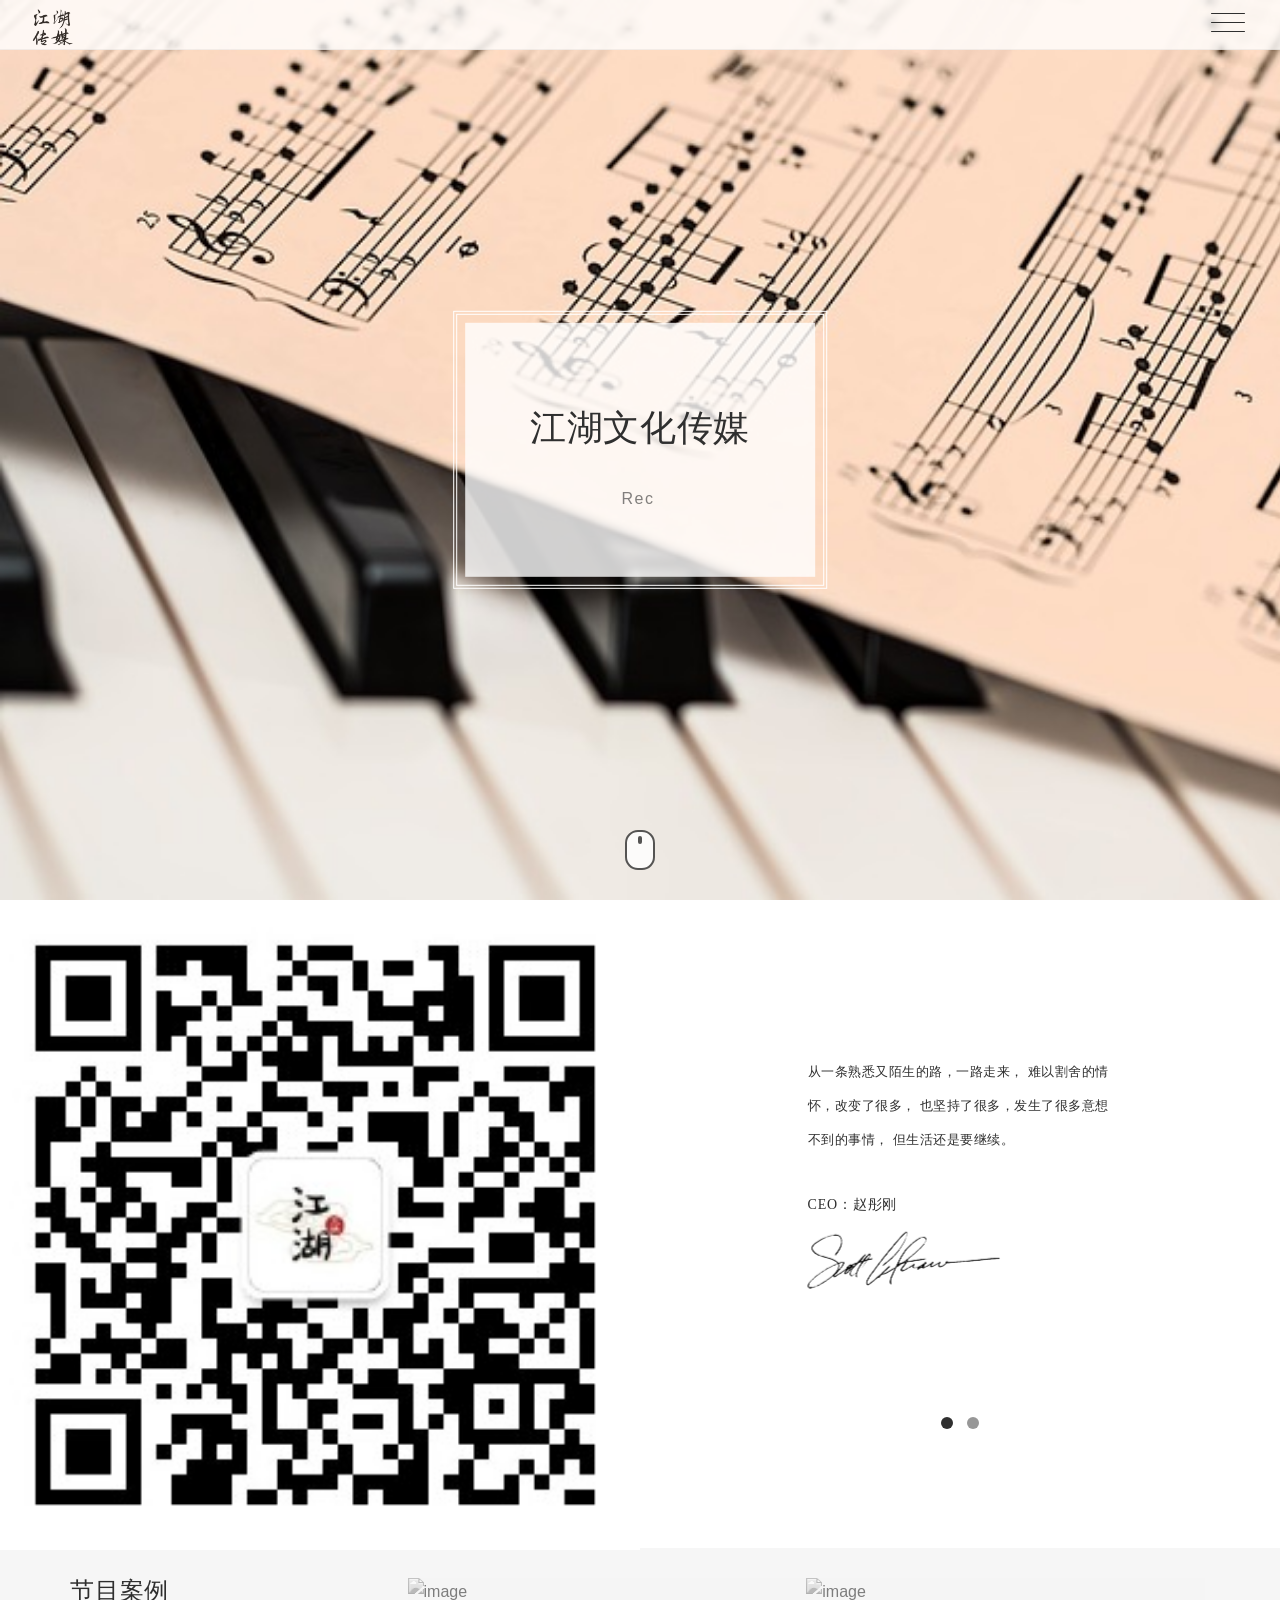
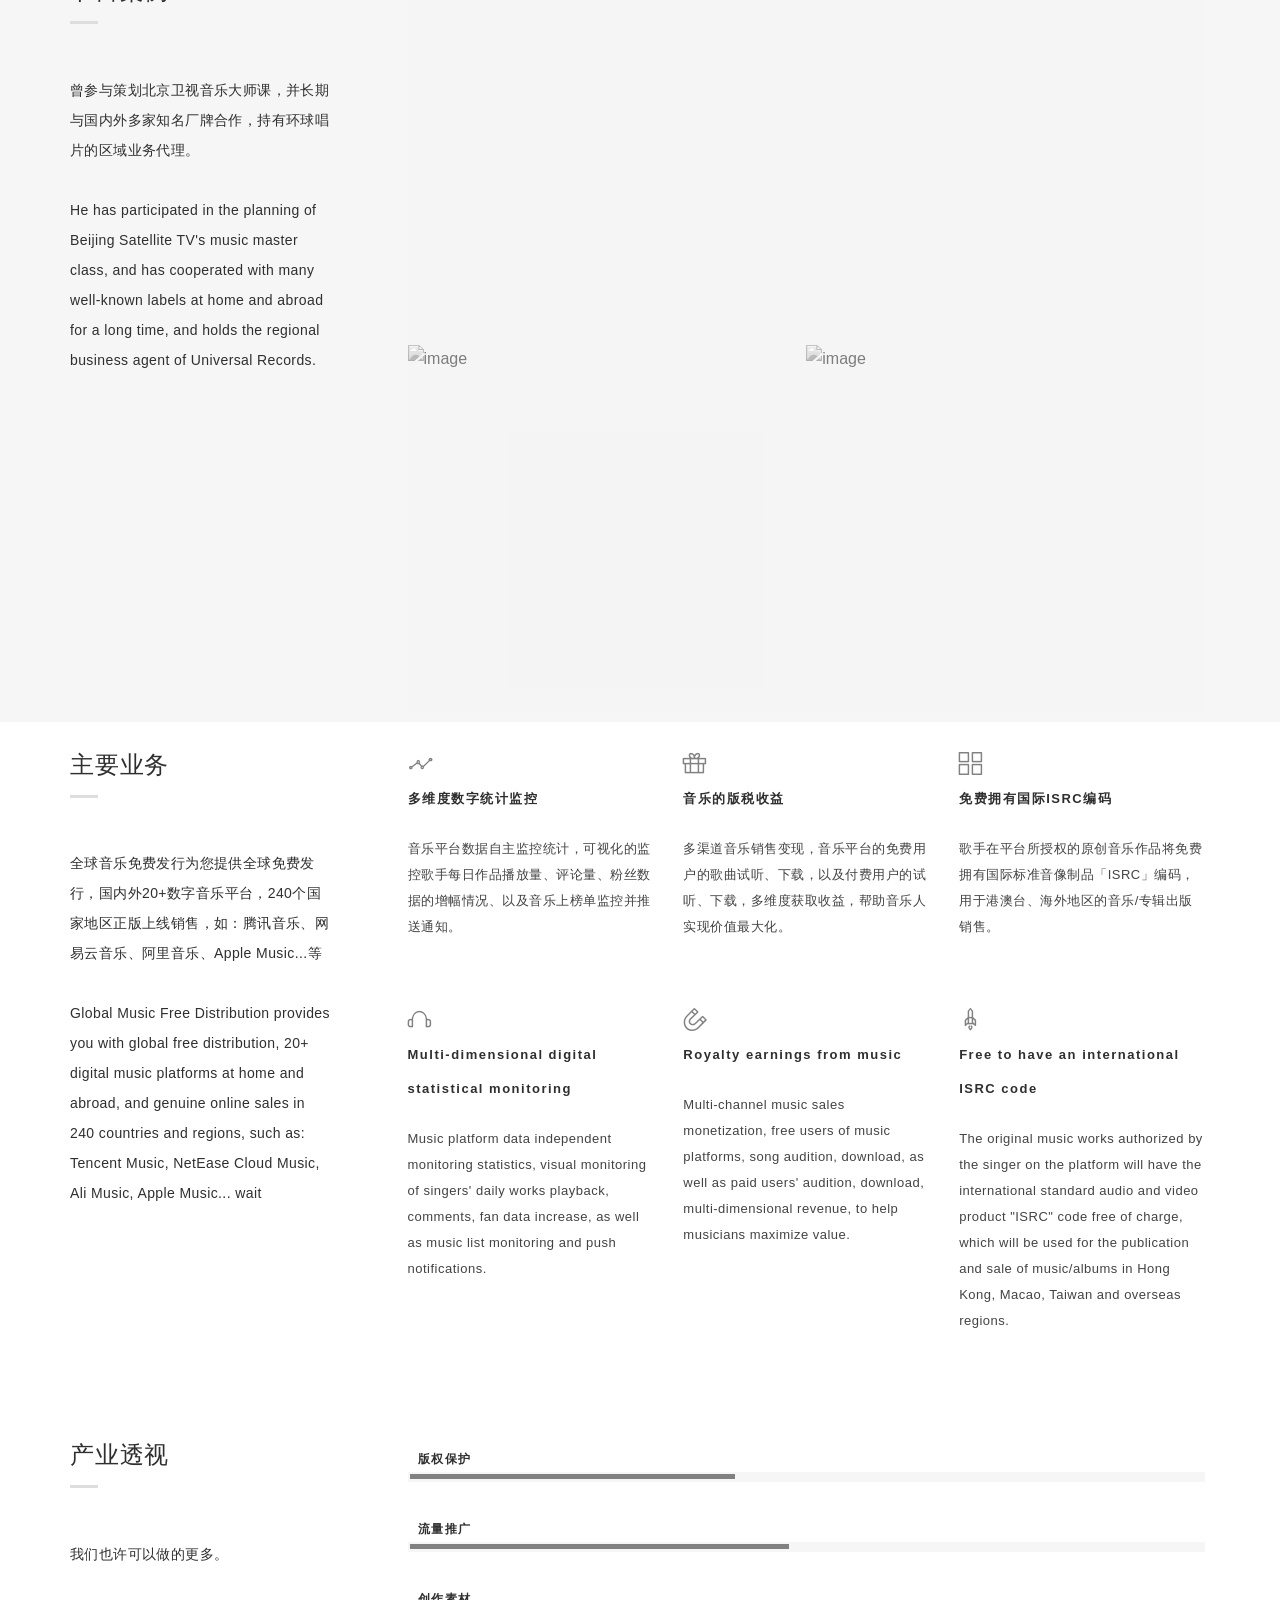
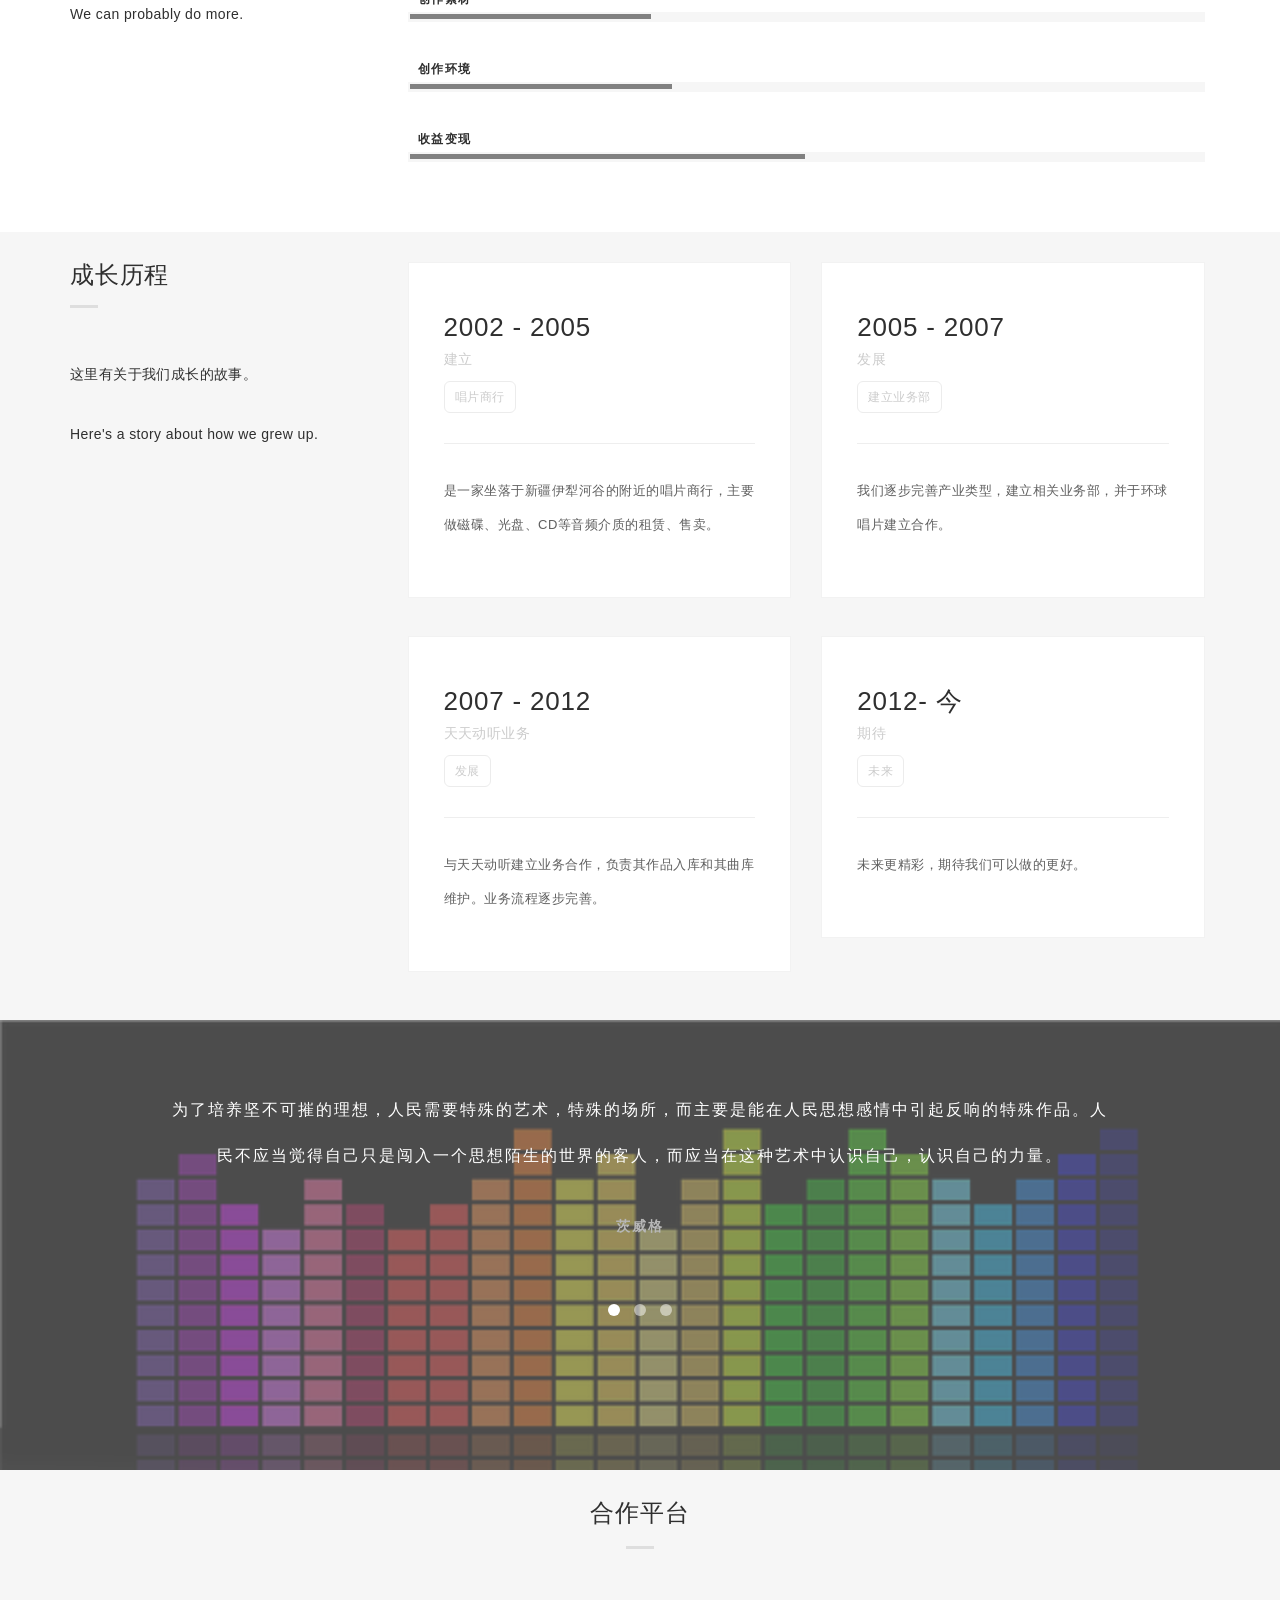
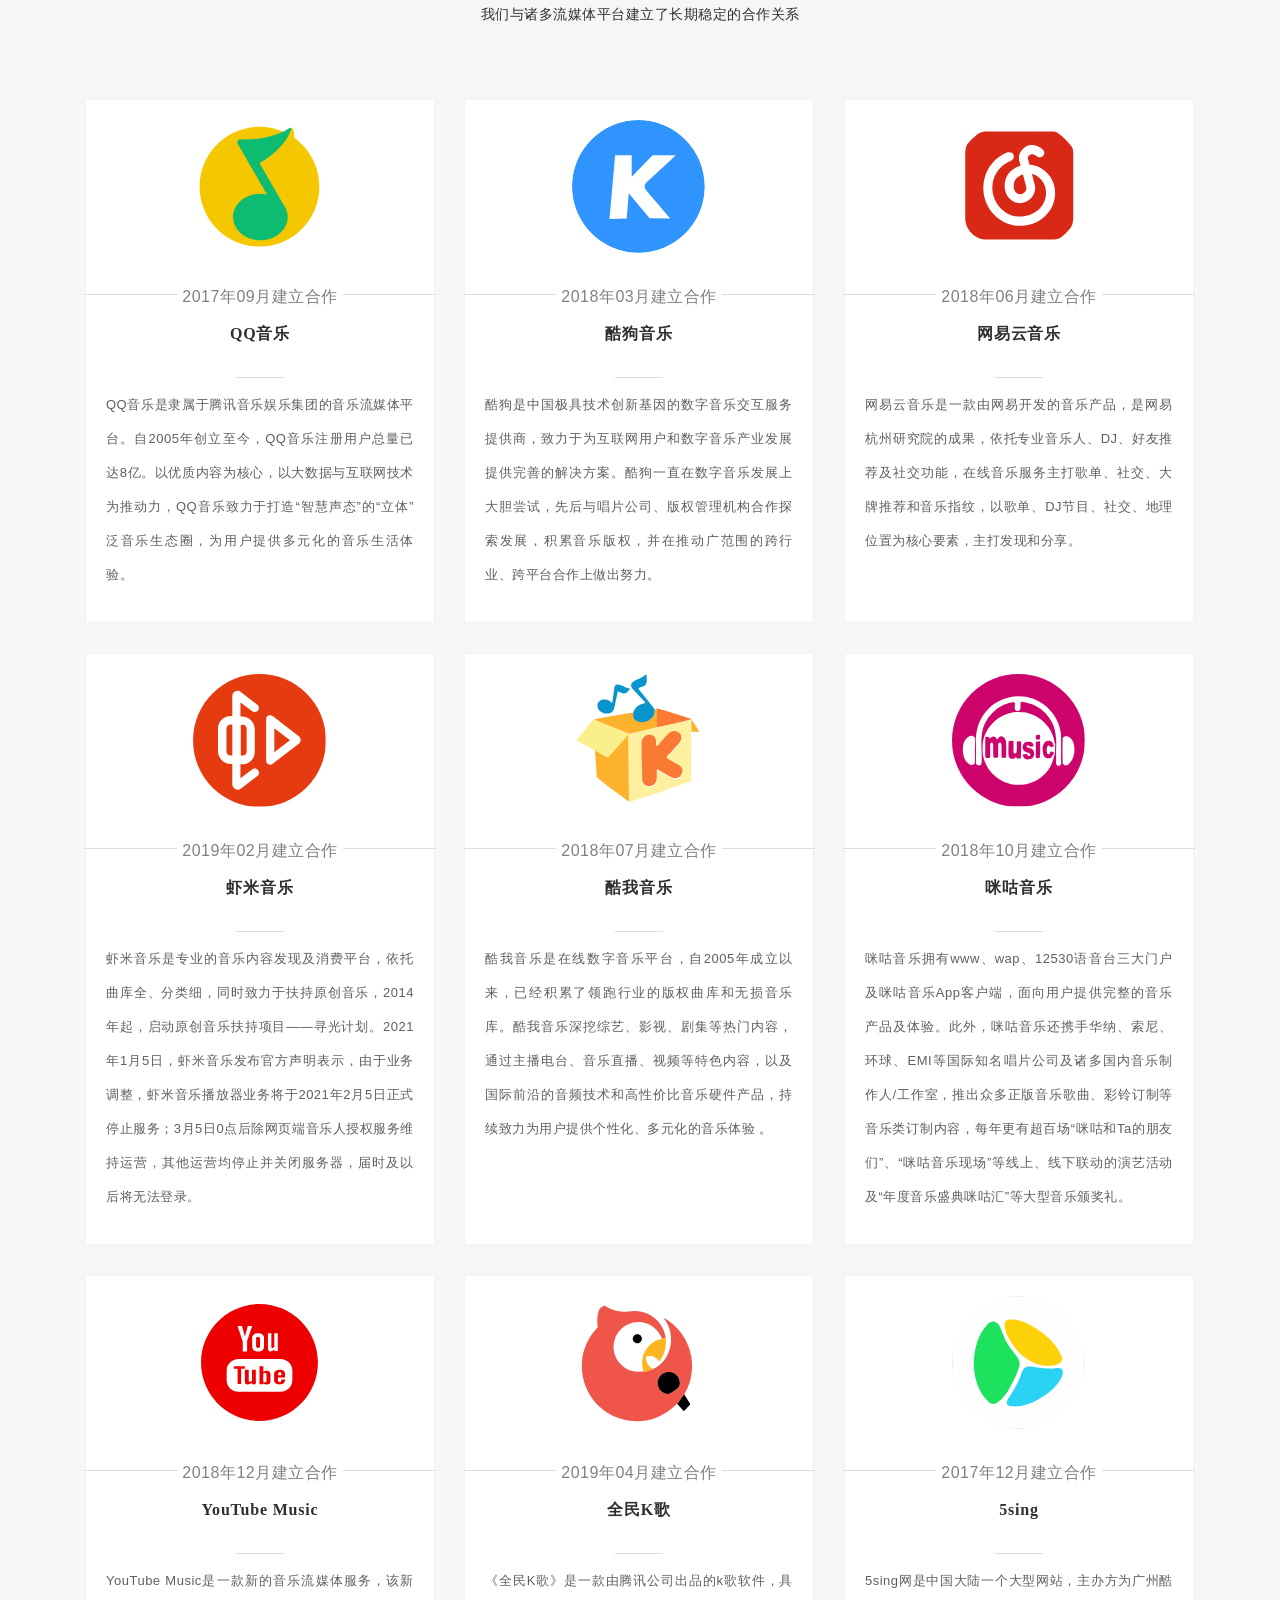
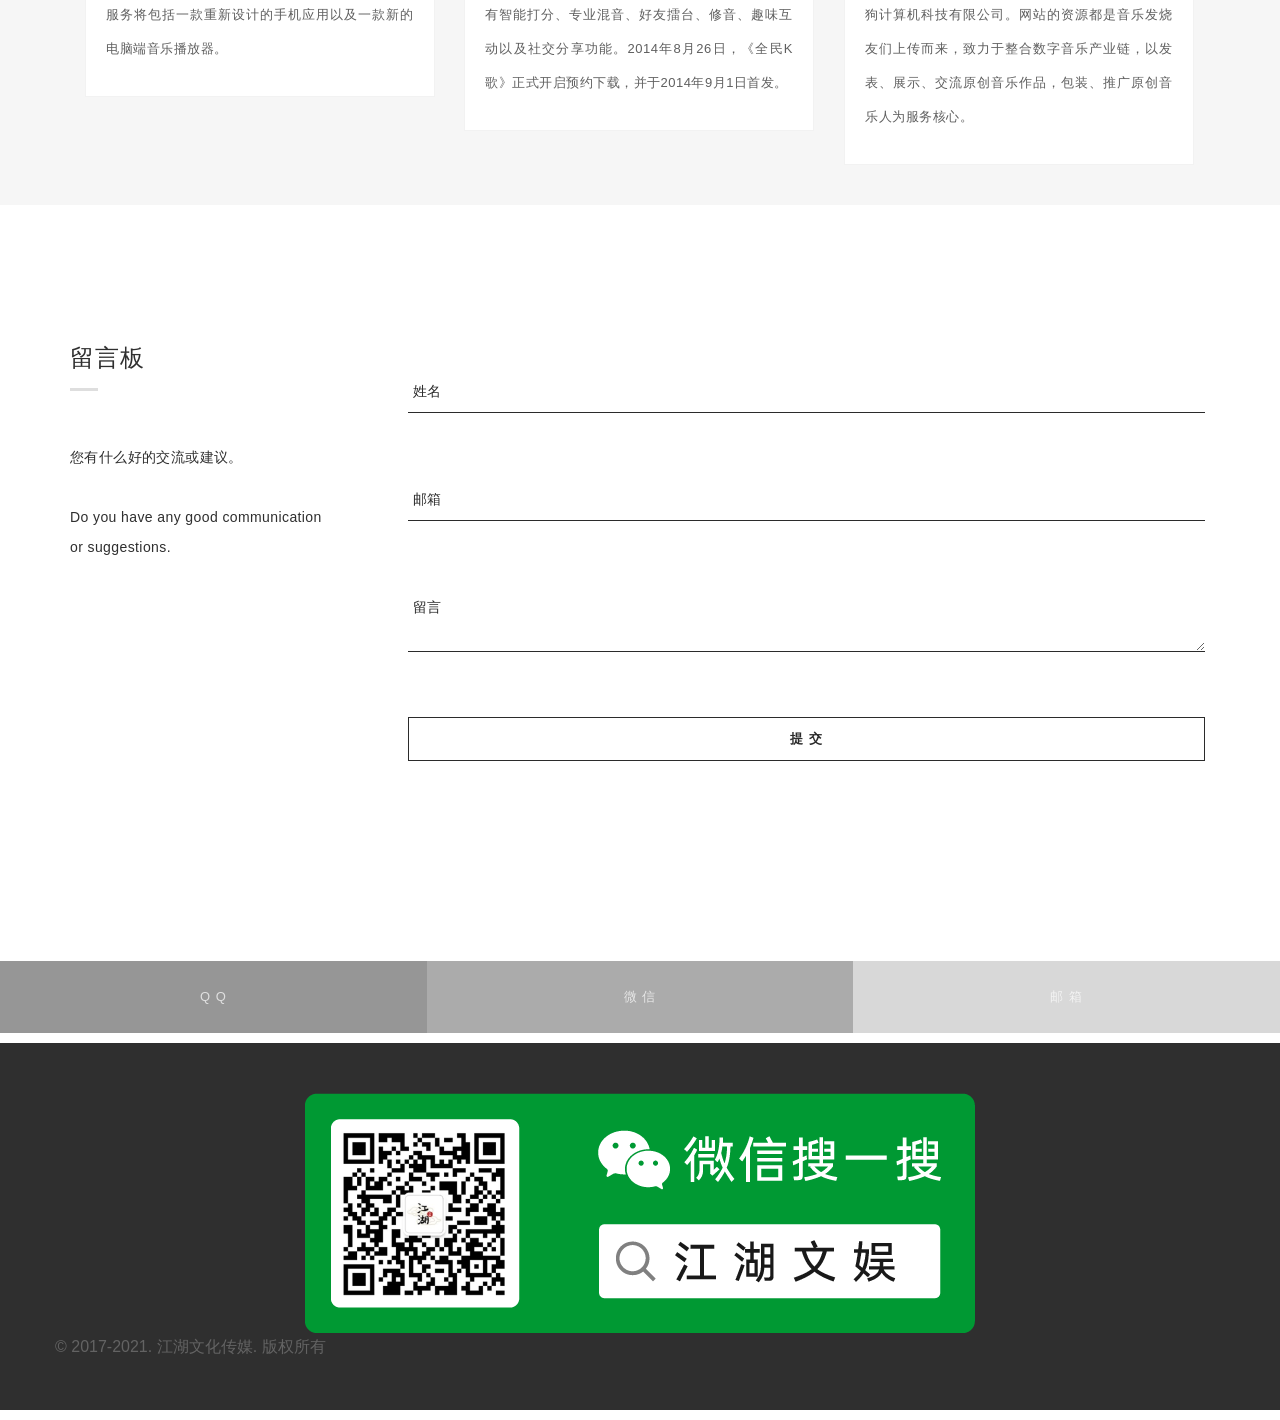
==== commit 5b0bdf78: "add AD" ====
--- a/index.html
+++ b/index.html
@@ -1,6 +1,5 @@
 <!DOCTYPE html>
 <html lang="zh">
-
 	<head>
 		<meta charset="utf-8">
 		<title>江湖文化传媒</title>
@@ -8,9 +7,10 @@
 		<meta content="width=device-width, initial-scale=1" name="viewport">
 		<meta content="江湖文化传媒 - 这是最好的时代！" name="description">
 		<meta content="赵彤刚" name="author">
+		<!-- 谷歌广告 -->
+		<meta name="google-adsense-account" content="ca-pub-3670070169085381">
 		<!--Fav站标-->
 		<link href="home/images/favicon.ico" rel="shortcut icon">
-
 		<!--styles样式-->
 		<link href="home/css/bootstrap.min.css" rel="stylesheet">
 		<link href="home/css/owl.carousel.css" rel="stylesheet">
@@ -18,17 +18,6 @@
 		<link href="home/css/magnific-popup.css" rel="stylesheet">
 		<link href="home/css/style.css" rel="stylesheet">
 		<link href="home/css/responsive.css" rel="stylesheet">
-
-		<!--跨域资源预加载-->
-		<link rel="preconnect" href="https://cartoon.heheda.top/" crossorigin>
-		<link rel="preconnect" href="https://tva1.sinaimg.cn/" crossorigin>
-		<link rel="dns-prefetch" href="https://cartoon.heheda.top/">
-		<link rel="dns-prefetch" href="https://tva1.sinaimg.cn/">
-
-		<!--Google广告-->
-		<script data-ad-client="ca-pub-3670070169085381" async
-			src="https://pagead2.googlesyndication.com/pagead/js/adsbygoogle.js"></script>
-
 		<!--google字体-->
 		<!--<link href='https://fonts.googleapis.com/css?family=Roboto+Slab:400,700' rel='stylesheet' type='text/css'>
 <link href='https://fonts.googleapis.com/css?family=Roboto:400,300,500,700' rel='stylesheet' type='text/css'>-->
@@ -532,7 +521,7 @@
 														<hr>
 														<div class="text-detail">
 															<p>
-															我们逐步完善产业类型，建立相关业务部，并于环球唱片建立合作。	
+																我们逐步完善产业类型，建立相关业务部，并于环球唱片建立合作。
 															</p>
 														</div>
 													</div>
@@ -914,6 +903,9 @@
 		<script src="home/js/smooth-scroll.min.js" type="text/javascript"></script>
 		<script src="home/js/typed.js" type="text/javascript"></script>
 		<script src="home/js/main.js" type="text/javascript"></script>
+		<!--Google广告-->
+		<script async
+			src="https://pagead2.googlesyndication.com/pagead/js/adsbygoogle.js?client=ca-pub-3670070169085381"
+			crossorigin="anonymous"></script>
 	</body>
-
 </html>
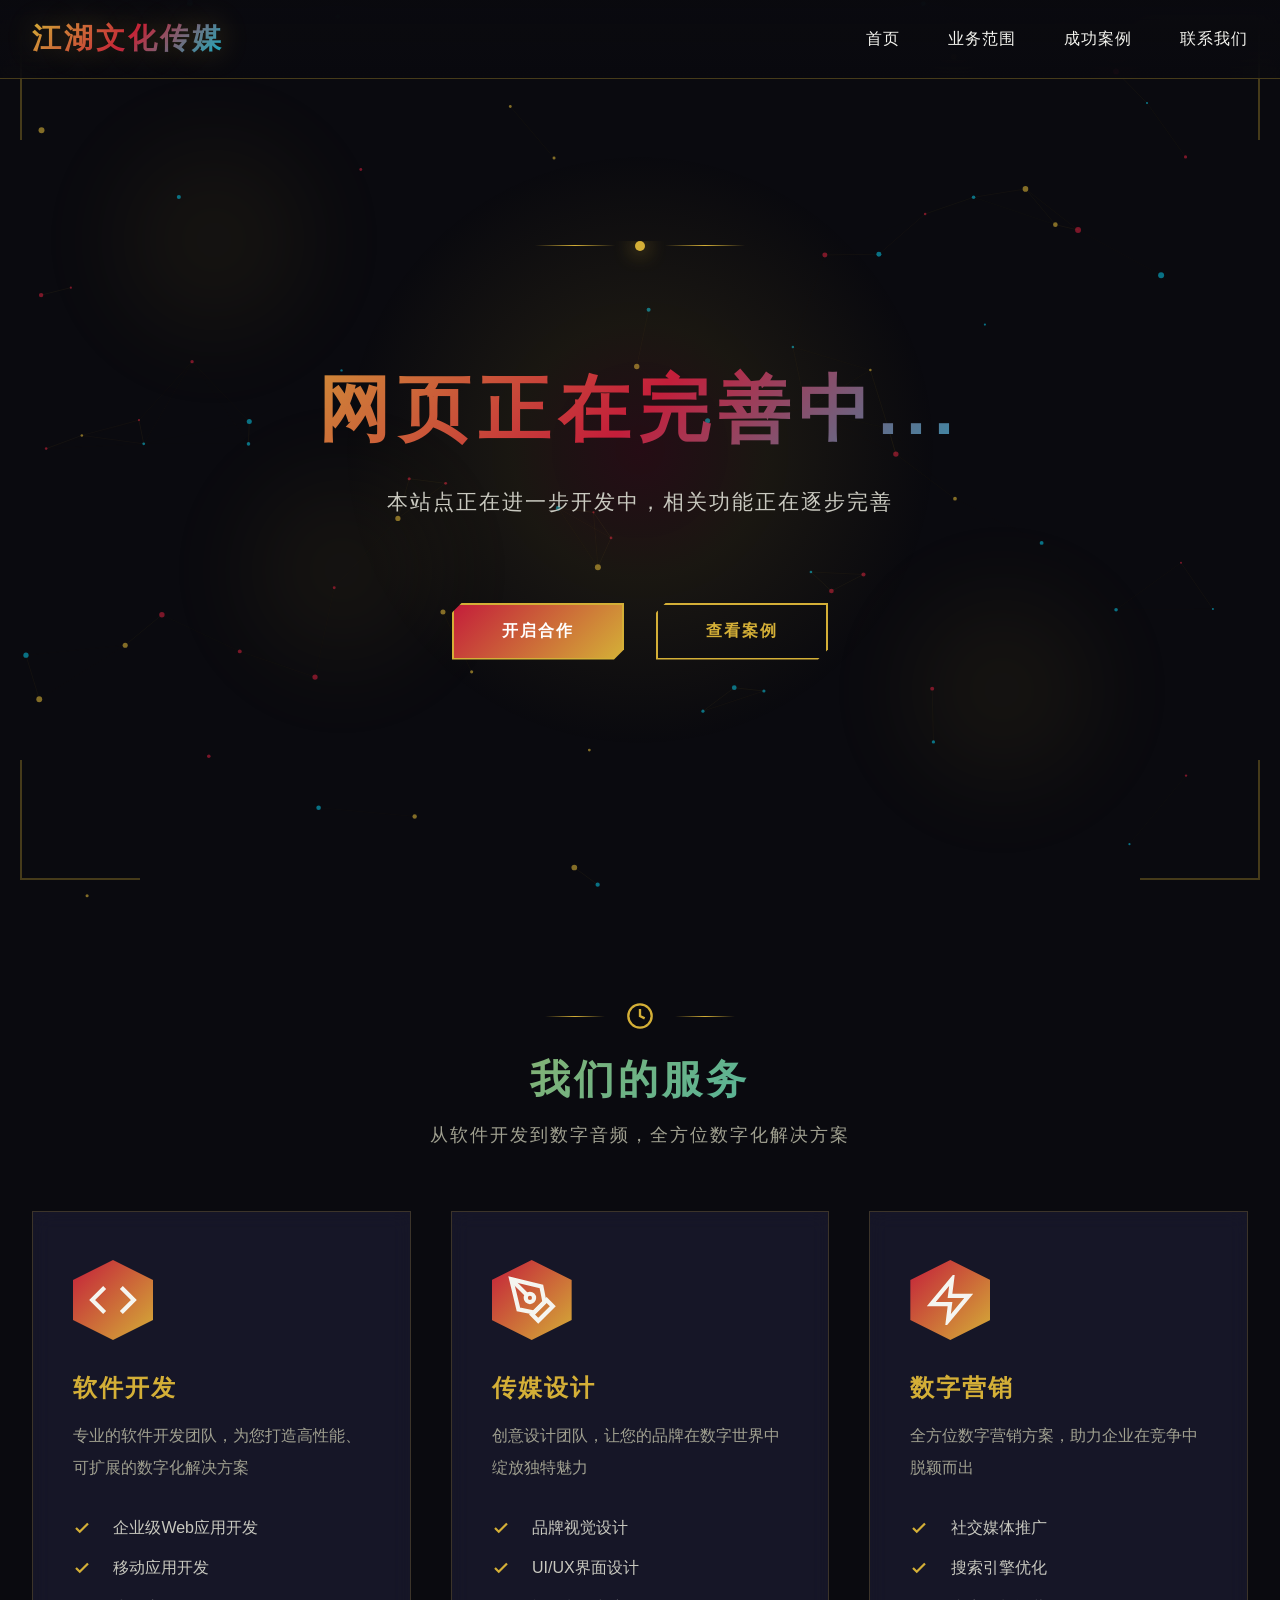
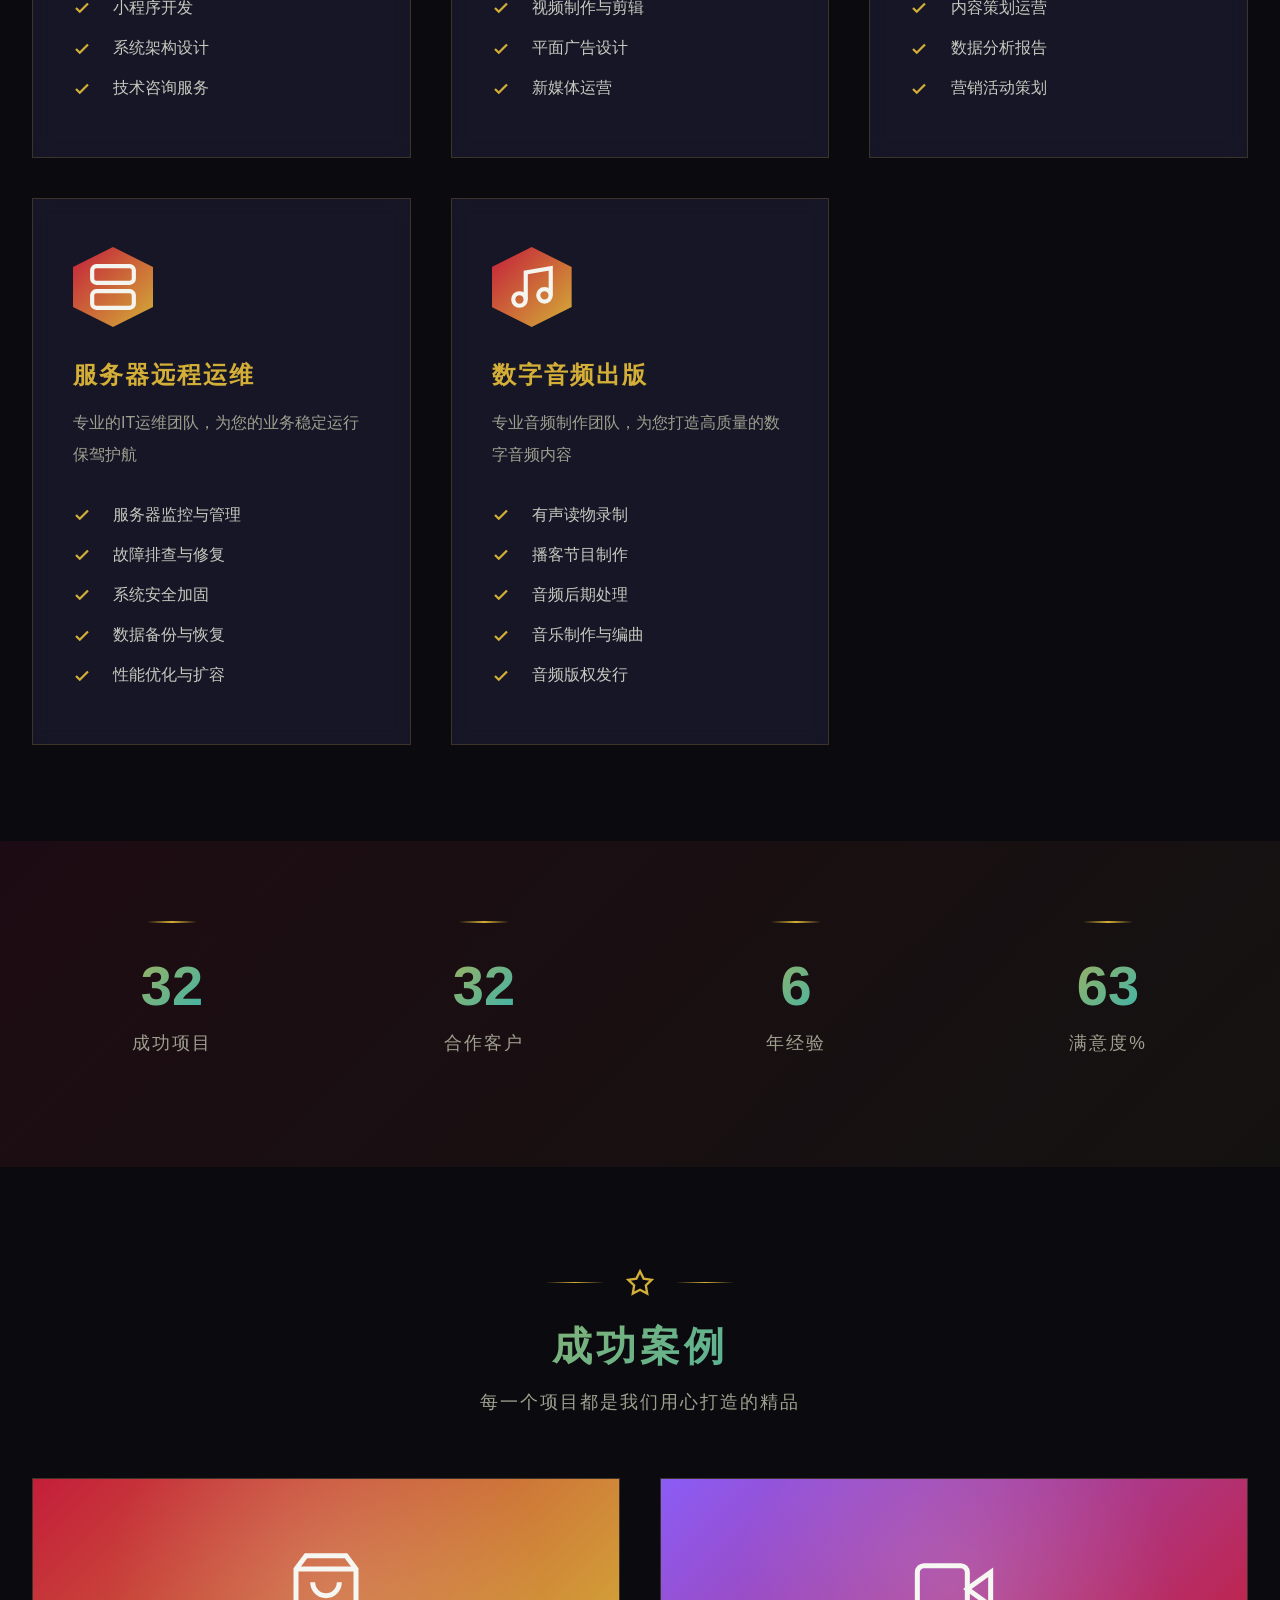
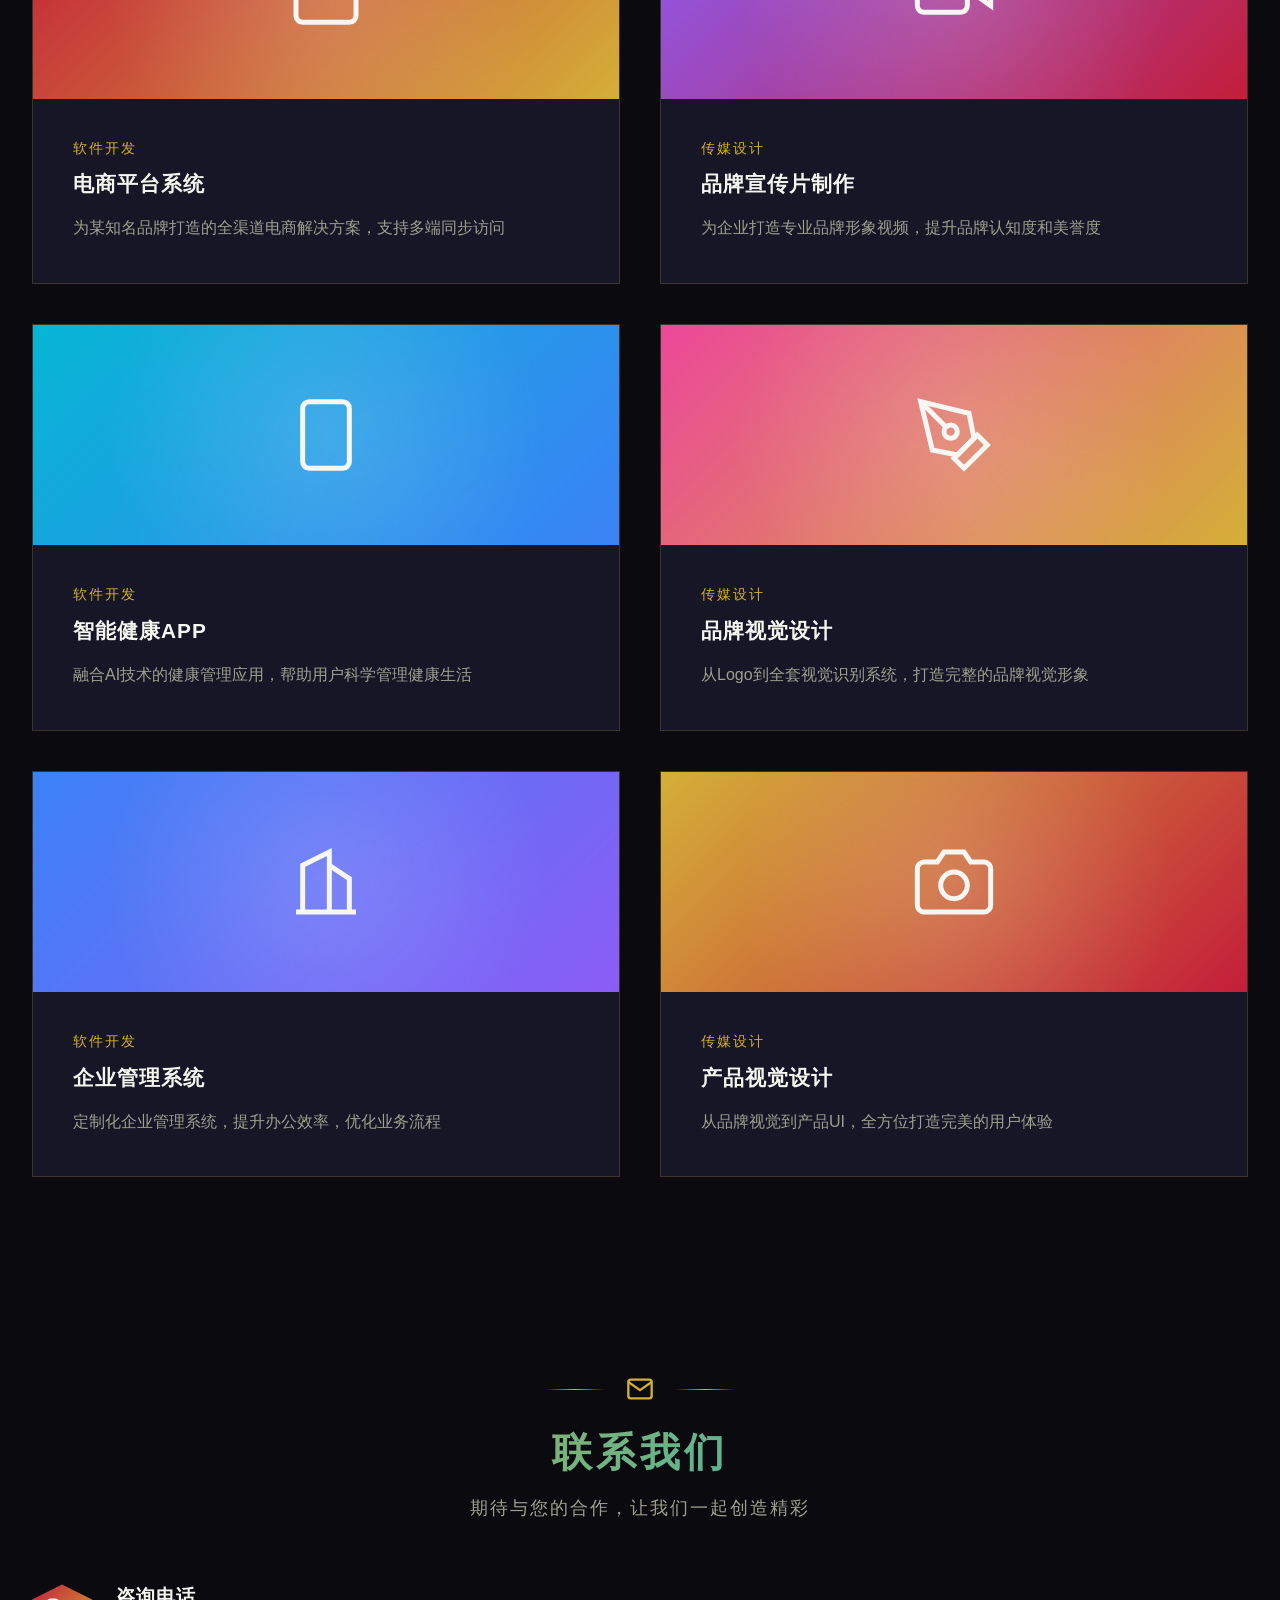
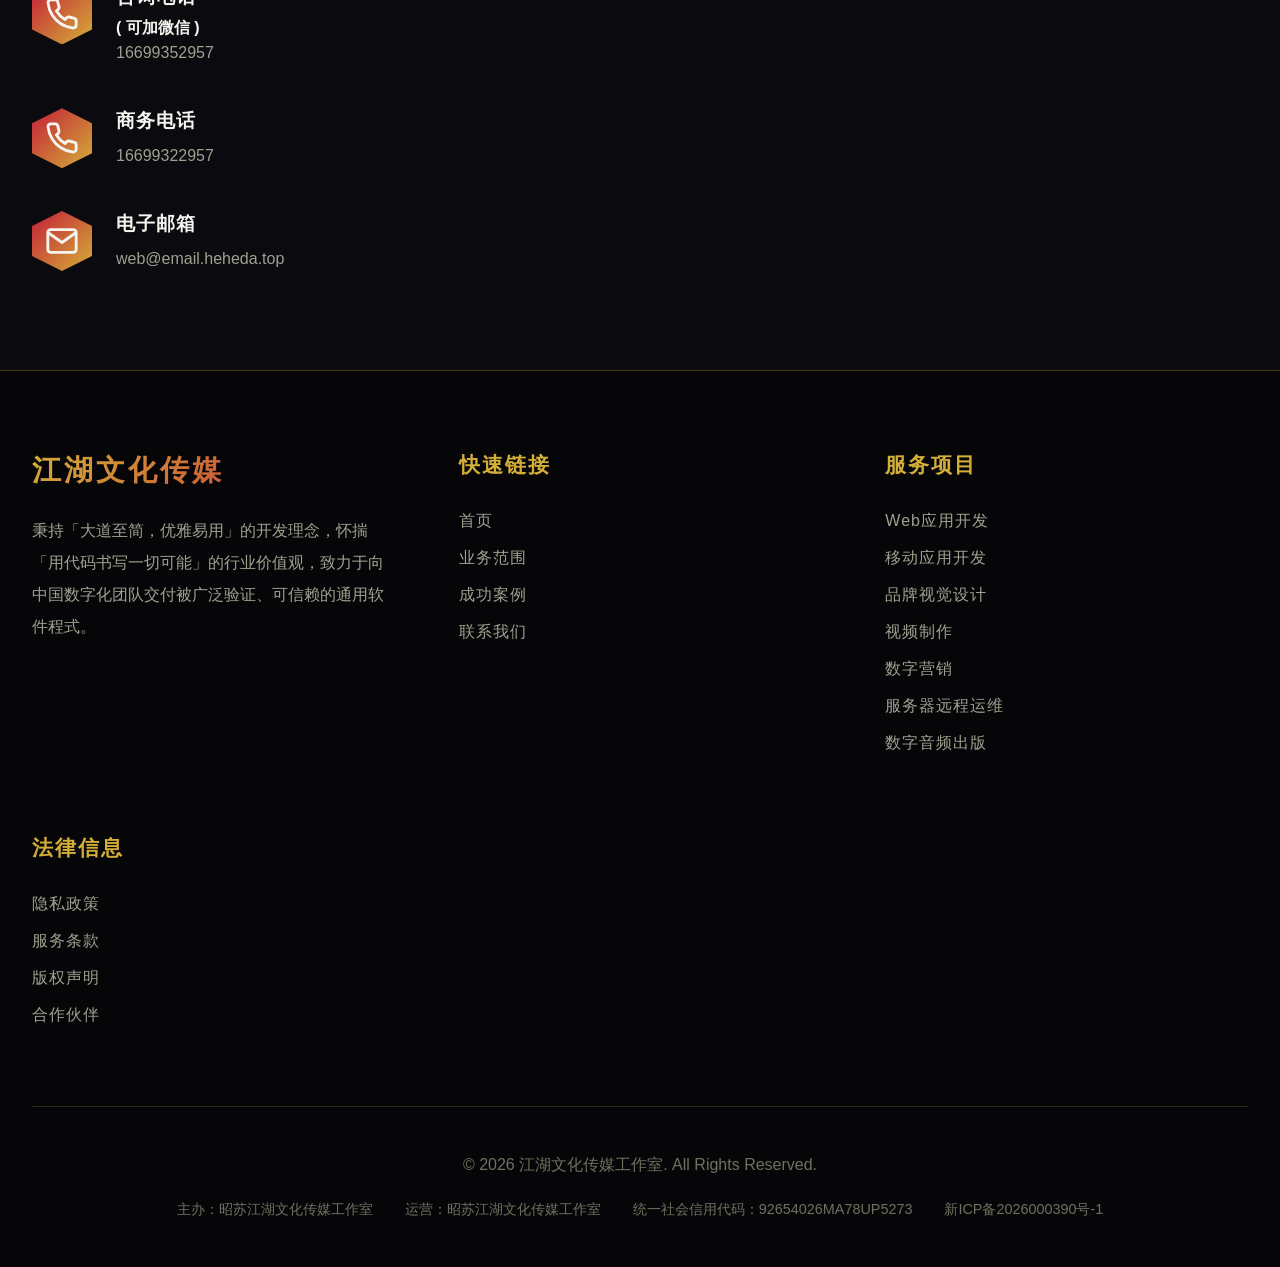
==== commit a9f287d7: "update" ====
--- a/index.html
+++ b/index.html
@@ -1,911 +1,740 @@
 <!DOCTYPE html>
-<html lang="zh">
+<html lang="zh-CN">
 	<head>
-		<meta charset="utf-8">
-		<title>江湖文化传媒</title>
-		<meta content="IE=edge" http-equiv="X-UA-Compatible">
-		<meta content="width=device-width, initial-scale=1" name="viewport">
-		<meta content="江湖文化传媒 - 这是最好的时代！" name="description">
-		<meta content="赵彤刚" name="author">
-		<!-- 谷歌广告 -->
-		<meta name="google-adsense-account" content="ca-pub-3670070169085381">
-		<!--Fav站标-->
-		<link href="home/images/favicon.ico" rel="shortcut icon">
-		<!--styles样式-->
-		<link href="home/css/bootstrap.min.css" rel="stylesheet">
-		<link href="home/css/owl.carousel.css" rel="stylesheet">
-		<link href="home/css/owl.theme.css" rel="stylesheet">
-		<link href="home/css/magnific-popup.css" rel="stylesheet">
-		<link href="home/css/style.css" rel="stylesheet">
-		<link href="home/css/responsive.css" rel="stylesheet">
-		<!--google字体-->
-		<!--<link href='https://fonts.googleapis.com/css?family=Roboto+Slab:400,700' rel='stylesheet' type='text/css'>
-<link href='https://fonts.googleapis.com/css?family=Roboto:400,300,500,700' rel='stylesheet' type='text/css'>-->
-
-		<!-- [if lt IE 9]-->
-		<script type="text/javascript" src="home/js/html5shiv.min.js"></script>
-		<!--[endif] -->
+		<meta charset="UTF-8">
+		<meta http-equiv="Content-Type" content="text/html; charset=utf-8">
+		<meta name="viewport" content="width=device-width, initial-scale=1.0">
+		<title>江湖文化传媒工作室 - 软件开发与传媒设计专家</title>
+		<link rel="stylesheet" href="./style.css">
 	</head>
-
 	<body>
-		<!--PRELOADER-->
-		<div id="preloader">
-			<div id="status">
-				<img alt="logo" src="home/images/logo.png">
-			</div>
+		<div class="chinese-decoration">
+			<div class="cloud-pattern cloud-1"></div>
+			<div class="cloud-pattern cloud-2"></div>
+			<div class="cloud-pattern cloud-3"></div>
+			<div class="corner-decoration corner-tl"></div>
+			<div class="corner-decoration corner-tr"></div>
+			<div class="corner-decoration corner-bl"></div>
+			<div class="corner-decoration corner-br"></div>
 		</div>
-		<!--/.PRELOADER END-->
-
-		<!--HEADER -->
-		<div class="header">
-			<div class="for-sticky">
-				<!--LOGO-->
-				<div class="col-md-2 col-xs-6 logo">
-					<a href="index.html"><img alt="logo" class="logo-nav" src="home/images/logo.png"></a>
-				</div>
-				<!--/.LOGO END-->
-			</div>
-			<div class="menu-wrap">
-				<nav class="menu">
-					<div class="menu-list">
-						<a data-scroll="" href="#home" class="active">
-							<span>第一映像</span>
+
+		<canvas id="particles-canvas"></canvas>
+
+		<nav>
+			<div class="nav-container">
+				<div class="logo">江湖文化传媒</div>
+				<ul class="nav-links" id="navLinks">
+					<li><a href="#home">首页</a></li>
+					<li><a href="#services">业务范围</a></li>
+					<li><a href="#portfolio">成功案例</a></li>
+					<!-- <li><a href="#team">团队介绍</a></li> -->
+					<li><a href="#contact">联系我们</a></li>
+				</ul>
+				<button class="mobile-menu-btn" id="menuBtn">
+					<svg class="icon-svg" viewBox="0 0 24 24" fill="none" stroke="currentColor" stroke-width="2">
+						<path d="M3 12h18M3 6h18M3 18h18" stroke-linecap="round" stroke-linejoin="round"></path>
+					</svg>
+				</button>
+			</div>
+		</nav>
+
+		<section class="hero" id="home">
+			<div class="hero-content">
+				<div class="hero-decoration">
+					<div class="hero-line"></div>
+					<div class="hero-dot"></div>
+					<div class="hero-line"></div>
+				</div>
+				<div class="text-rotator">
+					<div class="text-item active">
+						<h1>网页正在完善中...</h1>
+						<p>本站点正在进一步开发中，相关功能正在逐步完善</p>
+					</div>
+					<div class="text-item">
+						<h1>「大道至简 - 优雅易用」</h1>
+						<p>致力于向中国数字化团队交付被广泛验证、可信赖的通用软件程式</p>
+					</div>
+					<div class="text-item">
+						<h1>「创意无限 - 技术驱动」</h1>
+						<p>用前沿技术和创新设计，为您的业务赋能增效</p>
+					</div>
+					<div class="text-item">
+						<h1>「专业服务 - 品质保证」</h1>
+						<p>从策划到交付，全程专业服务，确保项目完美落地</p>
+					</div>
+					<div class="text-item">
+						<h1>「携手共进 - 共创未来」</h1>
+						<p>与您一起探索数字化转型的无限可能</p>
+					</div>
+				</div>
+				<div class="cta-buttons">
+					<a href="#contact" class="btn btn-primary">开启合作</a>
+					<a href="#portfolio" class="btn btn-secondary">查看案例</a>
+				</div>
+			</div>
+		</section>
+
+		<section class="section" id="services">
+			<div class="section-header">
+				<div class="section-decoration">
+					<div class="section-line"></div>
+					<div class="section-icon">
+						<svg class="icon-svg" viewBox="0 0 24 24" fill="none" stroke="currentColor" stroke-width="2">
+							<circle cx="12" cy="12" r="10"></circle>
+							<path d="M12 6v6l4 2"></path>
+						</svg>
+					</div>
+					<div class="section-line"></div>
+				</div>
+				<h2 class="section-title">我们的服务</h2>
+				<p class="section-subtitle">从软件开发到数字音频，全方位数字化解决方案</p>
+			</div>
+			<div class="services-grid">
+				<div class="service-card fade-in">
+					<div class="service-icon">
+						<svg class="icon-svg" viewBox="0 0 24 24" fill="none" stroke="currentColor" stroke-width="2">
+							<polyline points="16 18 22 12 16 6"></polyline>
+							<polyline points="8 6 2 12 8 18"></polyline>
+						</svg>
+					</div>
+					<h3>软件开发</h3>
+					<p>专业的软件开发团队，为您打造高性能、可扩展的数字化解决方案</p>
+					<ul class="service-list">
+						<li>
+							<svg class="icon-check-svg" viewBox="0 0 24 24" fill="none" stroke="currentColor"
+								stroke-width="3">
+								<polyline points="20 6 9 17 4 12"></polyline>
+							</svg>
+							企业级Web应用开发
+						</li>
+						<li>
+							<svg class="icon-check-svg" viewBox="0 0 24 24" fill="none" stroke="currentColor"
+								stroke-width="3">
+								<polyline points="20 6 9 17 4 12"></polyline>
+							</svg>
+							移动应用开发
+						</li>
+						<li>
+							<svg class="icon-check-svg" viewBox="0 0 24 24" fill="none" stroke="currentColor"
+								stroke-width="3">
+								<polyline points="20 6 9 17 4 12"></polyline>
+							</svg>
+							小程序开发
+						</li>
+						<li>
+							<svg class="icon-check-svg" viewBox="0 0 24 24" fill="none" stroke="currentColor"
+								stroke-width="3">
+								<polyline points="20 6 9 17 4 12"></polyline>
+							</svg>
+							系统架构设计
+						</li>
+						<li>
+							<svg class="icon-check-svg" viewBox="0 0 24 24" fill="none" stroke="currentColor"
+								stroke-width="3">
+								<polyline points="20 6 9 17 4 12"></polyline>
+							</svg>
+							技术咨询服务
+						</li>
+					</ul>
+				</div>
+				<div class="service-card fade-in">
+					<div class="service-icon">
+						<svg class="icon-svg" viewBox="0 0 24 24" fill="none" stroke="currentColor" stroke-width="2">
+							<path d="M12 19l7-7 3 3-7 7-3-3z"></path>
+							<path d="M18 13l-1.5-7.5L2 2l3.5 14.5L13 18l5-5z"></path>
+							<path d="M2 2l7.586 7.586"></path>
+							<circle cx="11" cy="11" r="2"></circle>
+						</svg>
+					</div>
+					<h3>传媒设计</h3>
+					<p>创意设计团队，让您的品牌在数字世界中绽放独特魅力</p>
+					<ul class="service-list">
+						<li>
+							<svg class="icon-check-svg" viewBox="0 0 24 24" fill="none" stroke="currentColor"
+								stroke-width="3">
+								<polyline points="20 6 9 17 4 12"></polyline>
+							</svg>
+							品牌视觉设计
+						</li>
+						<li>
+							<svg class="icon-check-svg" viewBox="0 0 24 24" fill="none" stroke="currentColor"
+								stroke-width="3">
+								<polyline points="20 6 9 17 4 12"></polyline>
+							</svg>
+							UI/UX界面设计
+						</li>
+						<li>
+							<svg class="icon-check-svg" viewBox="0 0 24 24" fill="none" stroke="currentColor"
+								stroke-width="3">
+								<polyline points="20 6 9 17 4 12"></polyline>
+							</svg>
+							视频制作与剪辑
+						</li>
+						<li>
+							<svg class="icon-check-svg" viewBox="0 0 24 24" fill="none" stroke="currentColor"
+								stroke-width="3">
+								<polyline points="20 6 9 17 4 12"></polyline>
+							</svg>
+							平面广告设计
+						</li>
+						<li>
+							<svg class="icon-check-svg" viewBox="0 0 24 24" fill="none" stroke="currentColor"
+								stroke-width="3">
+								<polyline points="20 6 9 17 4 12"></polyline>
+							</svg>
+							新媒体运营
+						</li>
+					</ul>
+				</div>
+				<div class="service-card fade-in">
+					<div class="service-icon">
+						<svg class="icon-svg" viewBox="0 0 24 24" fill="none" stroke="currentColor" stroke-width="2">
+							<path d="M13 2L3 14h9l-1 8 10-12h-9l1-8z"></path>
+						</svg>
+					</div>
+					<h3>数字营销</h3>
+					<p>全方位数字营销方案，助力企业在竞争中脱颖而出</p>
+					<ul class="service-list">
+						<li>
+							<svg class="icon-check-svg" viewBox="0 0 24 24" fill="none" stroke="currentColor"
+								stroke-width="3">
+								<polyline points="20 6 9 17 4 12"></polyline>
+							</svg>
+							社交媒体推广
+						</li>
+						<li>
+							<svg class="icon-check-svg" viewBox="0 0 24 24" fill="none" stroke="currentColor"
+								stroke-width="3">
+								<polyline points="20 6 9 17 4 12"></polyline>
+							</svg>
+							搜索引擎优化
+						</li>
+						<li>
+							<svg class="icon-check-svg" viewBox="0 0 24 24" fill="none" stroke="currentColor"
+								stroke-width="3">
+								<polyline points="20 6 9 17 4 12"></polyline>
+							</svg>
+							内容策划运营
+						</li>
+						<li>
+							<svg class="icon-check-svg" viewBox="0 0 24 24" fill="none" stroke="currentColor"
+								stroke-width="3">
+								<polyline points="20 6 9 17 4 12"></polyline>
+							</svg>
+							数据分析报告
+						</li>
+						<li>
+							<svg class="icon-check-svg" viewBox="0 0 24 24" fill="none" stroke="currentColor"
+								stroke-width="3">
+								<polyline points="20 6 9 17 4 12"></polyline>
+							</svg>
+							营销活动策划
+						</li>
+					</ul>
+				</div>
+				<div class="service-card fade-in">
+					<div class="service-icon">
+						<svg class="icon-svg" viewBox="0 0 24 24" fill="none" stroke="currentColor" stroke-width="2">
+							<rect x="2" y="2" width="20" height="8" rx="2" ry="2"></rect>
+							<rect x="2" y="14" width="20" height="8" rx="2" ry="2"></rect>
+							<line x1="6" y1="6" x2="6.01" y2="6"></line>
+							<line x1="6" y1="18" x2="6.01" y2="18"></line>
+						</svg>
+					</div>
+					<h3>服务器远程运维</h3>
+					<p>专业的IT运维团队，为您的业务稳定运行保驾护航</p>
+					<ul class="service-list">
+						<li>
+							<svg class="icon-check-svg" viewBox="0 0 24 24" fill="none" stroke="currentColor"
+								stroke-width="3">
+								<polyline points="20 6 9 17 4 12"></polyline>
+							</svg>
+							服务器监控与管理
+						</li>
+						<li>
+							<svg class="icon-check-svg" viewBox="0 0 24 24" fill="none" stroke="currentColor"
+								stroke-width="3">
+								<polyline points="20 6 9 17 4 12"></polyline>
+							</svg>
+							故障排查与修复
+						</li>
+						<li>
+							<svg class="icon-check-svg" viewBox="0 0 24 24" fill="none" stroke="currentColor"
+								stroke-width="3">
+								<polyline points="20 6 9 17 4 12"></polyline>
+							</svg>
+							系统安全加固
+						</li>
+						<li>
+							<svg class="icon-check-svg" viewBox="0 0 24 24" fill="none" stroke="currentColor"
+								stroke-width="3">
+								<polyline points="20 6 9 17 4 12"></polyline>
+							</svg>
+							数据备份与恢复
+						</li>
+						<li>
+							<svg class="icon-check-svg" viewBox="0 0 24 24" fill="none" stroke="currentColor"
+								stroke-width="3">
+								<polyline points="20 6 9 17 4 12"></polyline>
+							</svg>
+							性能优化与扩容
+						</li>
+					</ul>
+				</div>
+				<div class="service-card fade-in">
+					<div class="service-icon">
+						<svg class="icon-svg" viewBox="0 0 24 24" fill="none" stroke="currentColor" stroke-width="2">
+							<path d="M9 18V5l12-2v13"></path>
+							<circle cx="6" cy="18" r="3"></circle>
+							<circle cx="18" cy="16" r="3"></circle>
+						</svg>
+					</div>
+					<h3>数字音频出版</h3>
+					<p>专业音频制作团队，为您打造高质量的数字音频内容</p>
+					<ul class="service-list">
+						<li>
+							<svg class="icon-check-svg" viewBox="0 0 24 24" fill="none" stroke="currentColor"
+								stroke-width="3">
+								<polyline points="20 6 9 17 4 12"></polyline>
+							</svg>
+							有声读物录制
+						</li>
+						<li>
+							<svg class="icon-check-svg" viewBox="0 0 24 24" fill="none" stroke="currentColor"
+								stroke-width="3">
+								<polyline points="20 6 9 17 4 12"></polyline>
+							</svg>
+							播客节目制作
+						</li>
+						<li>
+							<svg class="icon-check-svg" viewBox="0 0 24 24" fill="none" stroke="currentColor"
+								stroke-width="3">
+								<polyline points="20 6 9 17 4 12"></polyline>
+							</svg>
+							音频后期处理
+						</li>
+						<li>
+							<svg class="icon-check-svg" viewBox="0 0 24 24" fill="none" stroke="currentColor"
+								stroke-width="3">
+								<polyline points="20 6 9 17 4 12"></polyline>
+							</svg>
+							音乐制作与编曲
+						</li>
+						<li>
+							<svg class="icon-check-svg" viewBox="0 0 24 24" fill="none" stroke="currentColor"
+								stroke-width="3">
+								<polyline points="20 6 9 17 4 12"></polyline>
+							</svg>
+							音频版权发行
+						</li>
+					</ul>
+				</div>
+			</div>
+		</section>
+
+		<section class="stats-section">
+			<div class="stats-grid">
+				<div class="stat-item fade-in">
+					<h3 class="counter" data-target="50">0</h3>
+					<p>成功项目</p>
+				</div>
+				<div class="stat-item fade-in">
+					<h3 class="counter" data-target="50">0</h3>
+					<p>合作客户</p>
+				</div>
+				<div class="stat-item fade-in">
+					<h3 class="counter" data-target="8">0</h3>
+					<p>年经验</p>
+				</div>
+				<div class="stat-item fade-in">
+					<h3 class="counter" data-target="98">0</h3>
+					<p>满意度%</p>
+				</div>
+			</div>
+		</section>
+
+		<section class="section" id="portfolio">
+			<div class="section-header">
+				<div class="section-decoration">
+					<div class="section-line"></div>
+					<div class="section-icon">
+						<svg class="icon-svg" viewBox="0 0 24 24" fill="none" stroke="currentColor" stroke-width="2">
+							<polygon
+								points="12 2 15.09 8.26 22 9.27 17 14.14 18.18 21.02 12 17.77 5.82 21.02 7 14.14 2 9.27 8.91 8.26 12 2">
+							</polygon>
+						</svg>
+					</div>
+					<div class="section-line"></div>
+				</div>
+				<h2 class="section-title">成功案例</h2>
+				<p class="section-subtitle">每一个项目都是我们用心打造的精品</p>
+			</div>
+			<div class="portfolio-grid">
+				<div class="portfolio-card fade-in">
+					<div class="portfolio-image">
+						<svg class="icon-svg" viewBox="0 0 24 24" fill="none" stroke="currentColor" stroke-width="1.5">
+							<path d="M6 2L3 6v14a2 2 0 0 0 2 2h14a2 2 0 0 0 2-2V6l-3-4z"></path>
+							<line x1="3" y1="6" x2="21" y2="6"></line>
+							<path d="M16 10a4 4 0 0 1-8 0"></path>
+						</svg>
+					</div>
+					<div class="portfolio-content">
+						<div class="category">软件开发</div>
+						<h3>电商平台系统</h3>
+						<p>为某知名品牌打造的全渠道电商解决方案，支持多端同步访问</p>
+					</div>
+				</div>
+				<div class="portfolio-card fade-in">
+					<div class="portfolio-image" style="background: linear-gradient(135deg, #8b5cf6, #c41e3a);">
+						<svg class="icon-svg" viewBox="0 0 24 24" fill="none" stroke="currentColor" stroke-width="1.5">
+							<polygon points="23 7 16 12 23 17 23 7"></polygon>
+							<rect x="1" y="5" width="15" height="14" rx="2" ry="2"></rect>
+						</svg>
+					</div>
+					<div class="portfolio-content">
+						<div class="category">传媒设计</div>
+						<h3>品牌宣传片制作</h3>
+						<p>为企业打造专业品牌形象视频，提升品牌认知度和美誉度</p>
+					</div>
+				</div>
+				<div class="portfolio-card fade-in">
+					<div class="portfolio-image" style="background: linear-gradient(135deg, #06b6d4, #3b82f6);">
+						<svg class="icon-svg" viewBox="0 0 24 24" fill="none" stroke="currentColor" stroke-width="1.5">
+							<rect x="5" y="2" width="14" height="20" rx="2" ry="2"></rect>
+							<line x1="12" y1="18" x2="12.01" y2="18"></line>
+						</svg>
+					</div>
+					<div class="portfolio-content">
+						<div class="category">软件开发</div>
+						<h3>智能健康APP</h3>
+						<p>融合AI技术的健康管理应用，帮助用户科学管理健康生活</p>
+					</div>
+				</div>
+				<div class="portfolio-card fade-in">
+					<div class="portfolio-image" style="background: linear-gradient(135deg, #ec4899, #d4af37);">
+						<svg class="icon-svg" viewBox="0 0 24 24" fill="none" stroke="currentColor" stroke-width="1.5">
+							<path d="M12 19l7-7 3 3-7 7-3-3z"></path>
+							<path d="M18 13l-1.5-7.5L2 2l3.5 14.5L13 18l5-5z"></path>
+							<path d="M2 2l7.586 7.586"></path>
+							<circle cx="11" cy="11" r="2"></circle>
+						</svg>
+					</div>
+					<div class="portfolio-content">
+						<div class="category">传媒设计</div>
+						<h3>品牌视觉设计</h3>
+						<p>从Logo到全套视觉识别系统，打造完整的品牌视觉形象</p>
+					</div>
+				</div>
+				<div class="portfolio-card fade-in">
+					<div class="portfolio-image" style="background: linear-gradient(135deg, #3b82f6, #8b5cf6);">
+						<svg class="icon-svg" viewBox="0 0 24 24" fill="none" stroke="currentColor" stroke-width="1.5">
+							<path d="M3 21h18"></path>
+							<path d="M5 21V7l8-4v18"></path>
+							<path d="M19 21V11l-6-4"></path>
+						</svg>
+					</div>
+					<div class="portfolio-content">
+						<div class="category">软件开发</div>
+						<h3>企业管理系统</h3>
+						<p>定制化企业管理系统，提升办公效率，优化业务流程</p>
+					</div>
+				</div>
+				<div class="portfolio-card fade-in">
+					<div class="portfolio-image" style="background: linear-gradient(135deg, #d4af37, #c41e3a);">
+						<svg class="icon-svg" viewBox="0 0 24 24" fill="none" stroke="currentColor" stroke-width="1.5">
+							<path d="M23 19a2 2 0 0 1-2 2H3a2 2 0 0 1-2-2V8a2 2 0 0 1 2-2h4l2-3h6l2 3h4a2 2 0 0 1 2 2z">
+							</path>
+							<circle cx="12" cy="13" r="4"></circle>
+						</svg>
+					</div>
+					<div class="portfolio-content">
+						<div class="category">传媒设计</div>
+						<h3>产品视觉设计</h3>
+						<p>从品牌视觉到产品UI，全方位打造完美的用户体验</p>
+					</div>
+				</div>
+			</div>
+		</section>
+
+		<!-- <section class="section" id="team">
+        <div class="section-header">
+            <div class="section-decoration">
+                <div class="section-line"></div>
+                <div class="section-icon">
+					<svg class="icon-svg" viewBox="0 0 24 24" fill="none" stroke="currentColor" stroke-width="2">
+						<path d="M17 21v-2a4 4 0 0 0-4-4H5a4 4 0 0 0-4 4v2"></path>
+						<circle cx="9" cy="7" r="4"></circle>
+						<path d="M23 21v-2a4 4 0 0 0-3-3.87"></path>
+						<path d="M16 3.13a4 4 0 0 1 0 7.75"></path>
+					</svg>
+				</div>
+                <div class="section-line"></div>
+            </div>
+            <h2 class="section-title">核心团队</h2>
+            <p class="section-subtitle">汇聚业界精英，共创辉煌未来</p>
+        </div>
+        <div class="team-grid">
+            <div class="team-card fade-in">
+                <div class="team-avatar">
+                    <svg class="icon-svg" viewBox="0 0 24 24" fill="none" stroke="currentColor" stroke-width="2">
+						<path d="M20 21v-2a4 4 0 0 0-4-4H8a4 4 0 0 0-4 4v2"></path>
+						<circle cx="12" cy="7" r="4"></circle>
+					</svg>
+                </div>
+                <h3>张无忌</h3>
+                <p class="role">创始人 / CEO</p>
+                <p>十年互联网行业经验，曾任职于多家知名科技公司</p>
+                <div class="team-social">
+                    <a href="#"><span>in</span></a>
+                    <a href="#"><span>git</span></a>
+                    <a href="#"><span>微</span></a>
+                </div>
+            </div>
+            <div class="team-card fade-in">
+                <div class="team-avatar">
+                    <svg class="icon-svg" viewBox="0 0 24 24" fill="none" stroke="currentColor" stroke-width="2">
+						<path d="M20 21v-2a4 4 0 0 0-4-4H8a4 4 0 0 0-4 4v2"></path>
+						<circle cx="12" cy="7" r="4"></circle>
+					</svg>
+                </div>
+                <h3>赵敏</h3>
+                <p class="role">设计总监</p>
+                <p>资深视觉设计师，八年品牌设计经验，美学造诣深厚</p>
+                <div class="team-social">
+                    <a href="#"><span>in</span></a>
+                    <a href="#"><span>dr</span></a>
+                    <a href="#"><span>be</span></a>
+                </div>
+            </div>
+            <div class="team-card fade-in">
+                <div class="team-avatar">
+                    <svg class="icon-svg" viewBox="0 0 24 24" fill="none" stroke="currentColor" stroke-width="2">
+						<path d="M20 21v-2a4 4 0 0 0-4-4H8a4 4 0 0 0-4 4v2"></path>
+						<circle cx="12" cy="7" r="4"></circle>
+					</svg>
+                </div>
+                <h3>杨逍</h3>
+                <p class="role">技术总监</p>
+                <p>全栈开发专家，精通多种技术栈，架构能力出众</p>
+                <div class="team-social">
+                    <a href="#"><span>in</span></a>
+                    <a href="#"><span>git</span></a>
+                    <a href="#"><span>so</span></a>
+                </div>
+            </div>
+            <div class="team-card fade-in">
+                <div class="team-avatar">
+                    <svg class="icon-svg" viewBox="0 0 24 24" fill="none" stroke="currentColor" stroke-width="2">
+						<path d="M20 21v-2a4 4 0 0 0-4-4H8a4 4 0 0 0-4 4v2"></path>
+						<circle cx="12" cy="7" r="4"></circle>
+					</svg>
+                </div>
+                <h3>周芷若</h3>
+                <p class="role">运营总监</p>
+                <p>新媒体运营专家，擅长品牌推广与数字营销</p>
+                <div class="team-social">
+                    <a href="#"><span>in</span></a>
+                    <a href="#"><span>wb</span></a>
+                    <a href="#"><span>微</span></a>
+                </div>
+            </div>
+        </div>
+    </section> -->
+
+		<section class="section" id="contact">
+			<div class="section-header">
+				<div class="section-decoration">
+					<div class="section-line"></div>
+					<div class="section-icon">
+						<svg class="icon-svg" viewBox="0 0 24 24" fill="none" stroke="currentColor" stroke-width="2">
+							<path d="M4 4h16c1.1 0 2 .9 2 2v12c0 1.1-.9 2-2 2H4c-1.1 0-2-.9-2-2V6c0-1.1.9-2 2-2z">
+							</path>
+							<polyline points="22,6 12,13 2,6"></polyline>
+						</svg>
+					</div>
+					<div class="section-line"></div>
+				</div>
+				<h2 class="section-title">联系我们</h2>
+				<p class="section-subtitle">期待与您的合作，让我们一起创造精彩</p>
+			</div>
+			<div class="contact-container">
+				<div class="contact-info">
+					<!-- <div class="contact-item fade-in">
+                    <div class="contact-icon">
+                        <svg class="icon-svg" viewBox="0 0 24 24" fill="none" stroke="currentColor" stroke-width="2">
+							<path d="M21 10c0 7-9 13-9 13s-9-6-9-13a9 9 0 0 1 18 0z"></path>
+							<circle cx="12" cy="10" r="3"></circle>
+						</svg>
+                    </div>
+                    <div>
+                        <h3>公司地址</h3>
+                        <p>北京市朝阳区科技园区A座2001室</p>
+                    </div>
+                </div> -->
+					<div class="contact-item fade-in">
+						<div class="contact-icon">
+							<svg class="icon-svg" viewBox="0 0 24 24" fill="none" stroke="currentColor"
+								stroke-width="2">
+								<path
+									d="M22 16.92v3a2 2 0 0 1-2.18 2 19.79 19.79 0 0 1-8.63-3.07 19.5 19.5 0 0 1-6-6 19.79 19.79 0 0 1-3.07-8.67A2 2 0 0 1 4.11 2h3a2 2 0 0 1 2 1.72 12.84 12.84 0 0 0 .7 2.81 2 2 0 0 1-.45 2.11L8.09 9.91a16 16 0 0 0 6 6l1.27-1.27a2 2 0 0 1 2.11-.45 12.84 12.84 0 0 0 2.81.7A2 2 0 0 1 22 16.92z">
+								</path>
+							</svg>
+						</div>
+						<div>
+							<h3>咨询电话</h3>
+							<h4>( 可加微信 )</h4>
+							<p>16699352957</p>
+						</div>
+					</div>
+					<div class="contact-item fade-in">
+						<div class="contact-icon">
+							<svg class="icon-svg" viewBox="0 0 24 24" fill="none" stroke="currentColor"
+								stroke-width="2">
+								<path
+									d="M22 16.92v3a2 2 0 0 1-2.18 2 19.79 19.79 0 0 1-8.63-3.07 19.5 19.5 0 0 1-6-6 19.79 19.79 0 0 1-3.07-8.67A2 2 0 0 1 4.11 2h3a2 2 0 0 1 2 1.72 12.84 12.84 0 0 0 .7 2.81 2 2 0 0 1-.45 2.11L8.09 9.91a16 16 0 0 0 6 6l1.27-1.27a2 2 0 0 1 2.11-.45 12.84 12.84 0 0 0 2.81.7A2 2 0 0 1 22 16.92z">
+								</path>
+							</svg>
+						</div>
+						<div>
+							<h3>商务电话</h3>
+							<p>16699322957</p>
+						</div>
+					</div>
+					<div class="contact-item fade-in">
+						<div class="contact-icon">
+							<svg class="icon-svg" viewBox="0 0 24 24" fill="none" stroke="currentColor"
+								stroke-width="2">
+								<path d="M4 4h16c1.1 0 2 .9 2 2v12c0 1.1-.9 2-2 2H4c-1.1 0-2-.9-2-2V6c0-1.1.9-2 2-2z">
+								</path>
+								<polyline points="22,6 12,13 2,6"></polyline>
+							</svg>
+						</div>
+						<div>
+							<h3>电子邮箱</h3>
+							<p>web@email.heheda.top</p>
+						</div>
+					</div>
+					<!-- <div class="contact-item fade-in">
+                    <div class="contact-icon">
+                        <svg class="icon-svg" viewBox="0 0 24 24" fill="none" stroke="currentColor" stroke-width="2">
+							<circle cx="12" cy="12" r="10"></circle>
+							<polyline points="12 6 12 12 16 14"></polyline>
+						</svg>
+                    </div>
+                    <div>
+                        <h3>工作时间</h3>
+                        <p>周一至周五 9:00 - 18:00</p>
+                    </div>
+                </div> -->
+				</div>
+				<!-- <div class="contact-form fade-in">
+                <form id="contactForm">
+                    <div class="form-group">
+                        <label>您的姓名</label>
+                        <input type="text" placeholder="请输入姓名" required>
+                    </div>
+                    <div class="form-group">
+                        <label>联系邮箱</label>
+                        <input type="email" placeholder="请输入邮箱" required>
+                    </div>
+                    <div class="form-group">
+                        <label>联系电话</label>
+                        <input type="tel" placeholder="请输入电话">
+                    </div>
+                    <div class="form-group">
+                        <label>项目需求</label>
+                        <textarea placeholder="请描述您的项目需求..." required></textarea>
+                    </div>
+                    <button type="submit" class="btn btn-primary" style="width: 100%;">提交咨询</button>
+                </form>
+            </div> -->
+			</div>
+		</section>
+
+		<footer>
+			<div class="footer-container">
+				<div class="footer-grid">
+					<div class="footer-col">
+						<div class="footer-logo">江湖文化传媒</div>
+						<p>秉持「大道至简，优雅易用」的开发理念，怀揣「用代码书写一切可能」的行业价值观，致力于向中国数字化团队交付被广泛验证、可信赖的通用软件程式。</p>
+						<!-- <div class="footer-social">
+							<a href="#">
+								<svg class="icon-svg" viewBox="0 0 24 24" fill="none" stroke="currentColor" stroke-width="2">
+									<path d="M12 17.27L18.18 21l-1.64-7.03L22 9.24l-7.19-.61L12 2 9.19 8.63 2 9.24l5.46 4.73L5.82 21z"></path>
+								</svg>
+							</a>
+							<a href="#">
+								<svg class="icon-svg" viewBox="0 0 24 24" fill="none" stroke="currentColor" stroke-width="2">
+									<circle cx="12" cy="12" r="10"></circle>
+									<path d="M8 14s1.5 2 4 2 4-2 4-2"></path>
+									<line x1="9" y1="9" x2="9.01" y2="9"></line>
+									<line x1="15" y1="9" x2="15.01" y2="9"></line>
+								</svg>
+							</a>
+							<a href="#">
+								<svg class="icon-svg" viewBox="0 0 24 24" fill="none" stroke="currentColor" stroke-width="2">
+									<path d="M16 8a6 6 0 0 1 6 6v7h-4v-7a2 2 0 0 0-2-2 2 2 0 0 0-2 2v7h-4v-7a6 6 0 0 1 6-6z"></path>
+									<path d="M2 8a6 6 0 0 1 6 6v7H4v-7a2 2 0 0 0-2-2 2 2 0 0 0-2 2v7H2v-7z"></path>
+								</svg>
+							</a>
+							<a href="#">
+								<svg class="icon-svg" viewBox="0 0 24 24" fill="none" stroke="currentColor" stroke-width="2">
+									<path d="M14 10a2 2 0 1 1 0 4 2 2 0 0 1 0-4z"></path>
+									<path d="M10 10a2 2 0 1 1 0 4 2 2 0 0 1 0-4z"></path>
+									<path d="M8 14h8"></path>
+									<path d="M12 8v4"></path>
+								</svg>
+							</a>
+						</div> -->
+					</div>
+					<div class="footer-col">
+						<h3>快速链接</h3>
+						<ul>
+							<li><a href="#home">首页</a></li>
+							<li><a href="#services">业务范围</a></li>
+							<li><a href="#portfolio">成功案例</a></li>
+							<li><a href="#contact">联系我们</a></li>
+						</ul>
+					</div>
+					<div class="footer-col">
+						<h3>服务项目</h3>
+						<ul>
+							<li><a href="#">Web应用开发</a></li>
+							<li><a href="#">移动应用开发</a></li>
+							<li><a href="#">品牌视觉设计</a></li>
+							<li><a href="#">视频制作</a></li>
+							<li><a href="#">数字营销</a></li>
+							<li><a href="#">服务器远程运维</a></li>
+							<li><a href="#">数字音频出版</a></li>
+						</ul>
+					</div>
+					<div class="footer-col">
+						<h3>法律信息</h3>
+						<ul>
+							<li><a href="#">隐私政策</a></li>
+							<li><a href="#">服务条款</a></li>
+							<li><a href="#">版权声明</a></li>
+							<li><a href="#">合作伙伴</a></li>
+						</ul>
+					</div>
+				</div>
+				<div class="footer-bottom">
+					<p>&copy; 2026 江湖文化传媒工作室. All Rights Reserved.</p>
+					<div class="footer-icp">
+						<span>主办：昭苏江湖文化传媒工作室</span>
+						<span>运营：昭苏江湖文化传媒工作室</span>
+						<span>统一社会信用代码：92654026MA78UP5273</span>
+						<a href="https://beian.miit.gov.cn/" target="_blank">
+							新ICP备2026000390号-1
 						</a>
-						<a data-scroll="" href="#about">
-							<span>企业简介</span>
-						</a>
-						<a data-scroll="" href="#work">
-							<span>节目案例</span>
-						</a>
-						<a data-scroll="" href="#services">
-							<span>主要业务</span>
-						</a>
-						<a data-scroll="" href="#skill">
-							<span>产业透视</span>
-						</a>
-						<a data-scroll="" href="#education">
-							<span>闪光时刻</span>
-						</a>
-						<a data-scroll="" href="#testimonial">
-							<span>成长历程</span>
-						</a>
-						<a data-scroll="" href="#blog">
-							<span>合作平台</span>
-						</a>
-						<a data-scroll="" href="#contact">
-							<span>留言建议</span>
-						</a>
-						<a data-scroll="" href="#lxwm">
-							<span>联系我们</span>
-						</a>
-					</div>
-				</nav>
-				<button class="close-button" id="close-button">Close Menu</button>
-			</div>
-			<button class="menu-button" id="open-button">
-				<span></span>
-				<span></span>
-				<span></span>
-			</button>
-			<!--/.for-sticky-->
-		</div>
-		<!--/.HEADER END-->
-
-		<!--CONTENT WRAP-->
-		<div class="content-wrap">
-			<!--CONTENT-->
-			<div class="content">
-				<!--HOME-->
-				<section id="home">
-					<div class="container">
-						<div class="row">
-							<div class="wrap-hero-content">
-								<div class="hero-content">
-									<h1>江湖文化传媒</h1>
-									<br>
-									<span class="typed"></span>
-								</div>
-							</div>
-							<div class="mouse-icon margin-20">
-								<div class="scroll"></div>
-							</div>
-						</div>
-					</div>
-				</section>
-				<!--/.HOME END-->
-
-				<!--ABOUT-->
-				<section id="about">
-					<div class="col-md-6 col-xs-12 no-pad">
-						<div class="bg-about"></div>
-					</div>
-					<div class="col-md-6 col-sm-12 col-xs-12 white-col">
-						<div class="row">
-							<!--OWL CAROUSEL2-->
-							<div class="owl-carousel2">
-								<div class="col-md-12">
-									<div class="wrap-about">
-										<div class="w-content">
-											<p class="head-about">
-												从一条熟悉又陌生的路，一路走来，
-												难以割舍的情怀，改变了很多，
-												也坚持了很多，发生了很多意想不到的事情，
-												但生活还是要继续。
-											</p>
-
-											<h5 class="name">
-												CEO：赵彤刚
-											</h5>
-											<img alt="signature" src="home/images/signature.png">
-										</div>
-									</div>
-								</div>
-
-								<div class="col-md-12 col-sm-12 col-xs-12 white-col">
-									<div class="row">
-										<div class="col-md-8 col-md-offset-2 col-sm-8 col-sm-offset-2 col-xs-12">
-											<div class="wrap-about">
-												<table class="w-content">
-													<tr>
-														<td class="title">姓名 </td>
-														<td class="break">:</td>
-														<td> 赵彤刚</td>
-													</tr>
-													<tr>
-														<td class="title">手机 </td>
-														<td class="break">:</td>
-														<td> +86 18097896419</td>
-													</tr>
-													<tr>
-														<td class="title">邮箱 </td>
-														<td class="break">:</td>
-														<td> ztg@email.heheda.top</td>
-													</tr>
-													<tr>
-														<td class="title">地址 </td>
-														<td class="break">:</td>
-														<td> 中国新疆伊犁州</td>
-													</tr>
-													<tr>
-														<td class="title">QQ </td>
-														<td class="break">:</td>
-														<td> 2585649532</td>
-													</tr>
-													<tr>
-														<td class="title">微信 </td>
-														<td class="break">:</td>
-														<td> ZTG18097896419</td>
-													</tr>
-													<tr>
-														<td class="title">职位</td>
-														<td class="break">:</td>
-														<td> CEO</td>
-													</tr>
-												</table>
-											</div>
-										</div>
-									</div>
-								</div>
-							</div>
-							<!--/.OWL CAROUSEL2 END-->
-						</div>
-					</div>
-				</section>
-				<!--/.ABOUT END-->
-
-				<!--WORK-->
-				<section class="grey-bg mar-tm-10" id="work">
-					<div class="container">
-						<div class="row">
-							<div class="col-md-3">
-								<h3 class="title-small">
-									<span>节目案例</span>
-								</h3>
-								<p class="content-detail">
-									曾参与策划北京卫视音乐大师课，并长期与国内外多家知名厂牌合作，持有环球唱片的区域业务代理。
-									<br /><br />
-									He has participated in the planning of Beijing Satellite TV's music master class,
-									and has cooperated with many well-known labels at home and abroad for a long time,
-									and holds the regional business agent of Universal Records.
-								</p>
-							</div>
-							<div class="col-md-9 content-right">
-								<!--PORTFOLIO IMAGE-->
-								<ul class="portfolio-image">
-									<li class="col-md-6">
-										<a href="https://y.qq.com/music/photo_new/T002R300x300M000001QpXGP0vOYwk_1.jpg"><img
-												alt="image"
-												src="https://y.qq.com/music/photo_new/T002R300x300M000001QpXGP0vOYwk_1.jpg"
-												loading="lazy">
-											<div class="decription-wrap">
-												<div class="image-bg">
-													<p class="desc">
-														音乐大师课第一期
-													</p>
-												</div>
-
-											</div>
-										</a>
-									</li>
-									<li class="col-md-6">
-										<a href="https://y.qq.com/music/photo_new/T002R300x300M000002cWiAF0cqeLe_1.jpg"><img
-												alt="image"
-												src="https://y.qq.com/music/photo_new/T002R300x300M000002cWiAF0cqeLe_1.jpg"
-												loading="lazy">
-											<div class="decription-wrap">
-												<div class="image-bg">
-													<p class="desc">
-														音乐大师课第二期
-													</p>
-												</div>
-											</div>
-										</a>
-									</li>
-									<li class="col-md-6">
-										<a href="https://y.qq.com/music/photo_new/T002R300x300M000004CeLA50CUO6R_1.jpg"><img
-												alt="image"
-												src="https://y.qq.com/music/photo_new/T002R300x300M000004CeLA50CUO6R_1.jpg"
-												loading="lazy">
-											<div class="decription-wrap">
-												<div class="image-bg">
-													<p class="desc">
-														音乐大师课第三期
-													</p>
-												</div>
-											</div>
-										</a>
-									</li>
-									<li class="col-md-6">
-										<a href="https://y.qq.com/music/photo_new/T002R300x300M0000039373h2i7gsN_1.jpg"><img
-												alt="image"
-												src="https://y.qq.com/music/photo_new/T002R300x300M0000039373h2i7gsN_1.jpg"
-												loading="lazy">
-											<div class="decription-wrap">
-												<div class="image-bg">
-													<p class="desc">
-														小石头和孩子们集合了很多颜值超高、唱功了得的孩子们，由石栋颖老师组建而成，他们演唱的歌曲都受到众多观众的极度好评！
-													</p>
-												</div>
-											</div>
-										</a>
-									</li>
-								</ul>
-								<!--/.PORTFOLIO IMAGE END-->
-							</div>
-						</div>
-					</div>
-				</section>
-				<!--/.WORK END-->
-
-				<!--SERVICES-->
-				<section class="white-bg" id="services">
-					<div class="container">
-						<div class="row">
-							<div class="col-md-3">
-								<h3 class="title-small">
-									<span>主要业务</span>
-								</h3>
-								<p class="content-detail">
-									全球音乐免费发行为您提供全球免费发行，国内外20+数字音乐平台，240个国家地区正版上线销售，如：腾讯音乐、网易云音乐、阿里音乐、Apple Music...等
-									<br /><br />
-									Global Music Free Distribution provides you with global free distribution, 20+
-									digital music platforms at home and abroad, and genuine online sales in 240
-									countries and regions, such as: Tencent Music, NetEase Cloud Music, Ali Music, Apple
-									Music... wait
-								</p>
-							</div>
-							<div class="col-md-9 content-right">
-								<div class="row">
-									<ul class="listing-item">
-										<li>
-											<div class="col-md-4 col-sm-4">
-												<h3 class="icon-use">
-													c
-												</h3>
-												<p class="head-sm">
-													多维度数字统计监控
-												</p>
-												<p class="text-grey">
-													音乐平台数据自主监控统计，可视化的监控歌手每日作品播放量、评论量、粉丝数据的增幅情况、以及音乐上榜单监控并推送通知。
-												</p>
-											</div>
-										</li>
-
-										<li>
-											<div class="col-md-4 col-sm-4">
-												<h3 class="icon-use">
-													b
-												</h3>
-												<p class="head-sm">
-													音乐的版税收益
-												</p>
-												<p class="text-grey">
-													多渠道音乐销售变现，音乐平台的免费用户的歌曲试听、下载，以及付费用户的试听、下载，多维度获取收益，帮助音乐人实现价值最大化。
-												</p>
-											</div>
-										</li>
-
-										<li>
-											<div class="col-md-4 col-sm-4">
-												<h3 class="icon-use">
-													d
-												</h3>
-												<p class="head-sm">
-													免费拥有国际ISRC编码
-												</p>
-												<p class="text-grey">
-													歌手在平台所授权的原创音乐作品将免费拥有国际标准音像制品「ISRC」编码，用于港澳台、海外地区的音乐/专辑出版销售。
-												</p>
-											</div>
-										</li>
-									</ul>
-
-									<ul class="listing-item">
-										<li>
-											<div class="col-md-4 col-sm-4">
-												<p class="icon-use">
-													f
-												</p>
-												<p class="head-sm">
-													Multi-dimensional digital statistical monitoring
-												</p>
-												<p class="text-grey">
-													Music platform data independent monitoring statistics, visual
-													monitoring of singers' daily works playback, comments, fan data
-													increase, as well as music list monitoring and push notifications.
-												</p>
-											</div>
-										</li>
-
-										<li>
-											<div class="col-md-4 col-sm-4">
-												<h3 class="icon-use">
-													p
-												</h3>
-												<p class="head-sm">
-													Royalty earnings from music
-												</p>
-												<p class="text-grey">
-													Multi-channel music sales monetization, free users of music
-													platforms, song audition, download, as well as paid users' audition,
-													download, multi-dimensional revenue, to help musicians maximize
-													value.
-												</p>
-											</div>
-										</li>
-
-										<li>
-											<div class="col-md-4 col-sm-4">
-												<h3 class="icon-use">
-													m
-												</h3>
-												<p class="head-sm">
-													Free to have an international ISRC code
-												</p>
-												<p class="text-grey">
-													The original music works authorized by the singer on the platform
-													will have the international standard audio and video product "ISRC"
-													code free of charge, which will be used for the publication and sale
-													of music/albums in Hong Kong, Macao, Taiwan and overseas regions.
-												</p>
-											</div>
-										</li>
-									</ul>
-
-								</div>
-							</div>
-						</div>
-					</div>
-				</section>
-				<!--/.SERVICES END-->
-
-				<!--SKILLS-->
-				<section class="white-bg" id="skill">
-					<div class="container">
-						<div class="row">
-							<div class="col-md-3">
-								<h3 class="title-small">
-									<span>产业透视</span>
-								</h3>
-								<p class="content-detail">
-									我们也许可以做的更多。
-									<br /><br />
-									We can probably do more.
-								</p>
-							</div>
-							<div class="col-md-9 content-right">
-								<!--SKILLST-->
-								<div class="skillst">
-									<div class="skillbar" data-percent="78%">
-										<div class="title head-sm">
-											版权保护
-										</div>
-										<div class="count-bar">
-											<div class="count"></div>
-										</div>
-									</div>
-									<div class="skillbar" data-percent="91%">
-										<div class="title head-sm">
-											流量推广
-										</div>
-										<div class="count-bar">
-											<div class="count"></div>
-										</div>
-									</div>
-									<div class="skillbar" data-percent="58%">
-										<div class="title head-sm">
-											创作素材
-										</div>
-										<div class="count-bar">
-											<div class="count"></div>
-										</div>
-									</div>
-									<div class="skillbar" data-percent="63%">
-										<div class="title head-sm">
-											创作环境
-										</div>
-										<div class="count-bar">
-											<div class="count"></div>
-										</div>
-									</div>
-									<div class="skillbar" data-percent="95%">
-										<div class="title head-sm">
-											收益变现
-										</div>
-										<div class="count-bar">
-											<div class="count"></div>
-										</div>
-									</div>
-								</div>
-								<!--/.SKILLST END-->
-							</div>
-						</div>
-					</div>
-				</section>
-				<!--/.SKILLS END-->
-
-				<!--EDUCATION-->
-				<section class="grey-bg" id="education">
-					<div class="container">
-						<div class="row">
-							<div class="col-md-3">
-								<h3 class="title-small">
-									<span>成长历程</span>
-								</h3>
-								<p class="content-detail">
-									这里有关于我们成长的故事。
-									<br /><br />
-									Here's a story about how we grew up.
-								</p>
-							</div>
-							<div class="col-md-9 content-right">
-								<div class="row">
-									<ul class="listing-item">
-										<li>
-											<div class="col-md-6 col-sm-6">
-												<div class="wrap-card">
-													<div class="card">
-														<h2 class="year">
-															2002 - 2005
-														</h2>
-														<p class="job">
-															建立
-														</p>
-														<p class="company">
-															唱片商行
-														</p>
-														<hr>
-														<div class="text-detail">
-															<p>
-																是一家坐落于新疆伊犁河谷的附近的唱片商行，主要做磁碟、光盘、CD等音频介质的租赁、售卖。
-															</p>
-														</div>
-													</div>
-												</div>
-											</div>
-										</li>
-
-										<li>
-											<div class="col-md-6 col-sm-6">
-												<div class="wrap-card">
-													<div class="card">
-														<h2 class="year">
-															2005 - 2007
-														</h2>
-														<p class="job">
-															发展
-														</p>
-														<p class="company">
-															建立业务部
-														</p>
-														<hr>
-														<div class="text-detail">
-															<p>
-																我们逐步完善产业类型，建立相关业务部，并于环球唱片建立合作。
-															</p>
-														</div>
-													</div>
-												</div>
-											</div>
-										</li>
-									</ul>
-									<ul class="listing-item">
-										<li>
-											<div class="col-md-6 col-sm-6">
-												<div class="wrap-card">
-													<div class="card">
-														<h2 class="year">
-															2007 - 2012
-														</h2>
-														<p class="job">
-															天天动听业务
-														</p>
-														<p class="company">
-															发展
-														</p>
-														<hr>
-														<div class="text-detail">
-															<p>
-																与天天动听建立业务合作，负责其作品入库和其曲库维护。业务流程逐步完善。
-															</p>
-														</div>
-													</div>
-												</div>
-											</div>
-										</li>
-
-										<li>
-											<div class="col-md-6 col-sm-6">
-												<div class="wrap-card">
-													<div class="card">
-														<h2 class="year">
-															2012- 今
-														</h2>
-														<p class="job">
-															期待
-														</p>
-														<p class="company">
-															未来
-														</p>
-														<hr>
-														<div class="text-detail">
-															<p>
-																未来更精彩，期待我们可以做的更好。
-															</p>
-														</div>
-													</div>
-												</div>
-											</div>
-										</li>
-									</ul>
-
-								</div>
-							</div>
-						</div>
-					</div>
-				</section>
-				<!--/.EDUCATION END-->
-
-				<!--TESTIMONIAL-->
-				<section id="testimonial">
-					<div class="container">
-						<div class="row wrap-testimonial">
-							<div class="col-md-10 col-md-offset-1">
-								<div class="owl-carousel">
-									<div class="list-testimonial">
-										<div class="content-testimonial">
-											<h3 class="testi">
-												为了培养坚不可摧的理想，人民需要特殊的艺术，特殊的场所，而主要是能在人民思想感情中引起反响的特殊作品。人民不应当觉得自己只是闯入一个思想陌生的世界的客人，而应当在这种艺术中认识自己，认识自己的力量。
-											</h3>
-											<p class="people">
-												茨威格
-											</p>
-										</div>
-									</div>
-									<div class="list-testimonial">
-										<div class="content-testimonial">
-											<h3 class="testi">
-												学会集体工作的艺术。在今天的科学中，只有集体的努力才会有真正的成就。如果你一个人工作，即使你有非凡的能力，你也不能在科学上做出巨大的发现，而你的同事将始终是你的思想的扩音器和放大器，正如你自己——集体中的一员——也是别人的思想的扩音器和放大器一样。
-											</h3>
-											<p class="people">
-												泽林斯基
-											</p>
-										</div>
-									</div>
-									<div class="list-testimonial">
-										<div class="content-testimonial">
-											<h3 class="testi">
-												认为文学的责任就在于从坏人堆里挖出“珍珠”来，那就等于否定文学本身。文学所以叫做艺术，就是因为它按生活的相来面目描写生活。它的任务是无条件的，直率的真实。把文学的职能缩小成为搜罗“珍珠”之类地专门工作。那是致命打击。
-											</h3>
-											<p class="people">
-												契诃夫
-											</p>
-										</div>
-									</div>
-								</div>
-							</div>
-						</div>
-					</div>
-					<div class="mask-testimonial"></div>
-				</section>
-				<!--/.TESTMONIAL END-->
-
-				<!--BLOG-->
-				<section class="grey-bg" id="blog">
-					<div class="container">
-						<div class="row">
-							<div class="col-md-12">
-								<h3 class="title-small-center text-center">
-									<span>合作平台</span>
-								</h3>
-								<div class="row">
-									<div class="col-md-6 col-md-offset-3">
-										<p class="content-details text-center">
-											我们与诸多流媒体平台建立了长期稳定的合作关系
-										</p>
-									</div>
-								</div>
-								<!--GRID ANLI-->
-								<div class="grid">
-									<div class="grid-item">
-										<div class="wrap-article">
-											<img alt="anli-1" class="img-circle text-center"
-												src="home/images/pingtai/qq.svg">
-											<p class="subtitle fancy">
-												<span>2017年09月建立合作</span>
-											</p>
-											<a href="https://y.qq.com/">
-												<h3 class="title">
-													QQ音乐
-												</h3>
-											</a>
-											<p class="content-blog">
-												QQ音乐是隶属于腾讯音乐娱乐集团的音乐流媒体平台。自2005年创立至今，QQ音乐注册用户总量已达8亿。以优质内容为核心，以大数据与互联网技术为推动力，QQ音乐致力于打造“智慧声态”的“立体”泛音乐生态圈，为用户提供多元化的音乐生活体验。
-											</p>
-										</div>
-									</div>
-
-									<div class="grid-item">
-										<div class="wrap-article">
-											<img alt="blog-4" class="img-circle text-center"
-												src="home/images/pingtai/kg.svg">
-											<p class="subtitle fancy">
-												<span>2018年03月建立合作</span>
-											</p>
-											<a href="#">
-												<h3 class="title">
-													酷狗音乐
-												</h3>
-											</a>
-											<p class="content-blog">
-												酷狗是中国极具技术创新基因的数字音乐交互服务提供商，致力于为互联网用户和数字音乐产业发展提供完善的解决方案。酷狗一直在数字音乐发展上大胆尝试，先后与唱片公司、版权管理机构合作探索发展，积累音乐版权，并在推动广范围的跨行业、跨平台合作上做出努力。
-											</p>
-										</div>
-									</div>
-
-									<div class="grid-item">
-										<div class="wrap-article">
-											<img alt="blog6" class="img-circle text-center"
-												src="home/images/pingtai/wyy.svg">
-											<p class="subtitle fancy">
-												<span>2018年06月建立合作</span>
-											</p>
-											<a href="#">
-												<h3 class="title">
-													网易云音乐
-												</h3>
-											</a>
-											<p class="content-blog">
-												网易云音乐是一款由网易开发的音乐产品，是网易杭州研究院的成果，依托专业音乐人、DJ、好友推荐及社交功能，在线音乐服务主打歌单、社交、大牌推荐和音乐指纹，以歌单、DJ节目、社交、地理位置为核心要素，主打发现和分享。<br><br>
-											</p>
-										</div>
-									</div>
-
-									<div class="grid-item">
-										<div class="wrap-article">
-											<img alt="blog2" class="img-circle text-center"
-												src="home/images/pingtai/xm.svg">
-											<p class="subtitle fancy">
-												<span>2019年02月建立合作</span>
-											</p>
-											<a href="#">
-												<h3 class="title">
-													虾米音乐
-												</h3>
-											</a>
-											<p class="content-blog">
-												虾米音乐是专业的音乐内容发现及消费平台，依托曲库全、分类细，同时致力于扶持原创音乐，2014年起，启动原创音乐扶持项目——寻光计划。2021年1月5日，虾米音乐发布官方声明表示，由于业务调整，虾米音乐播放器业务将于2021年2月5日正式停止服务；3月5日0点后除网页端音乐人授权服务维持运营，其他运营均停止并关闭服务器，届时及以后将无法登录。
-											</p>
-										</div>
-									</div>
-
-									<div class="grid-item">
-										<div class="wrap-article">
-											<img alt="blog5" class="img-circle text-center"
-												src="home/images/pingtai/kw.svg">
-											<p class="subtitle fancy">
-												<span>2018年07月建立合作</span>
-											</p>
-											<a href="https://www.kuwo.com">
-												<h3 class="title">
-													酷我音乐
-												</h3>
-											</a>
-											<p class="content-blog">
-												酷我音乐是在线数字音乐平台，自2005年成立以来，已经积累了领跑行业的版权曲库和无损音乐库。酷我音乐深挖综艺、影视、剧集等热门内容，通过主播电台、音乐直播、视频等特色内容，以及国际前沿的音频技术和高性价比音乐硬件产品，持续致力为用户提供个性化、多元化的音乐体验
-												。<br><br><br>
-											</p>
-										</div>
-									</div>
-
-									<div class="grid-item">
-										<div class="wrap-article">
-											<img alt="blog-3" class="img-circle text-center"
-												src="home/images/pingtai/mg.svg">
-											<p class="subtitle fancy">
-												<span>2018年10月建立合作</span>
-											</p>
-											<a href="#">
-												<h3 class="title">
-													咪咕音乐
-												</h3>
-											</a>
-											<p class="content-blog">
-												咪咕音乐拥有www、wap、12530语音台三大门户及咪咕音乐App客户端，面向用户提供完整的音乐产品及体验。此外，咪咕音乐还携手华纳、索尼、环球、EMI等国际知名唱片公司及诸多国内音乐制作人/工作室，推出众多正版音乐歌曲、彩铃订制等音乐类订制内容，每年更有超百场“咪咕和Ta的朋友们”、“咪咕音乐现场”等线上、线下联动的演艺活动及“年度音乐盛典咪咕汇”等大型音乐颁奖礼。
-											</p>
-										</div>
-									</div>
-
-									<div class="grid-item">
-										<div class="wrap-article">
-											<img alt="blog2" class="img-circle text-center"
-												src="home/images/pingtai/ytb.svg">
-											<p class="subtitle fancy">
-												<span>2018年12月建立合作</span>
-											</p>
-											<a href="#">
-												<h3 class="title">
-													YouTube Music
-												</h3>
-											</a>
-											<p class="content-blog">
-												YouTube Music是一款新的音乐流媒体服务，该新服务将包括一款重新设计的手机应用以及一款新的电脑端音乐播放器。
-											</p>
-										</div>
-									</div>
-
-									<div class="grid-item">
-										<div class="wrap-article">
-											<img alt="blog5" class="img-circle text-center"
-												src="home/images/pingtai/qmkg.svg">
-											<p class="subtitle fancy">
-												<span>2019年04月建立合作</span>
-											</p>
-											<a href="#">
-												<h3 class="title">
-													全民K歌
-												</h3>
-											</a>
-											<p class="content-blog">
-												《全民K歌》是一款由腾讯公司出品的k歌软件，具有智能打分、专业混音、好友擂台、修音、趣味互动以及社交分享功能。2014年8月26日，《全民K歌》正式开启预约下载，并于2014年9月1日首发。
-											</p>
-										</div>
-									</div>
-
-									<div class="grid-item">
-										<div class="wrap-article">
-											<img alt="blog-3" class="img-circle text-center"
-												src="home/images/pingtai/5sing.svg">
-											<p class="subtitle fancy">
-												<span>2017年12月建立合作</span>
-											</p>
-											<a href="https://5sing.kugou.com">
-												<h3 class="title">
-													5sing
-												</h3>
-											</a>
-											<p class="content-blog">
-												5sing网是中国大陆一个大型网站，主办方为广州酷狗计算机科技有限公司。网站的资源都是音乐发烧友们上传而来，致力于整合数字音乐产业链，以发表、展示、交流原创音乐作品，包装、推广原创音乐人为服务核心。
-											</p>
-										</div>
-									</div>
-
-								</div>
-								<!--/.GRID BLOG END-->
-							</div>
-						</div>
-					</div>
-				</section>
-				<!--/.BLOG END-->
-
-				<!--CONTACT-->
-				<section id="contact" class="white-bg">
-					<div class="container">
-						<div class="row">
-							<div class="col-md-3">
-								<h3 class="title-small">
-									<span>留言板</span>
-								</h3>
-								<p class="content-detail">
-									您有什么好的交流或建议。
-									<br /><br />
-									Do you have any good communication or suggestions.
-								</p>
-
-							</div>
-							<div class="col-md-9 content-right">
-								<form>
-									<div class="group">
-										<input required="" type="text"><span class="highlight"></span><span
-											class="bar"></span><label>姓名</label>
-									</div>
-									<div class="group">
-										<input required="" type="email"><span class="highlight"></span><span
-											class="bar"></span><label>邮箱</label>
-									</div>
-									<div class="group">
-										<textarea required=""></textarea><span class="highlight"></span><span
-											class="bar"></span><label>留言</label>
-									</div>
-									<input id="sendMessage" name="sendMessage" type="submit" value="提 交">
-								</form>
-							</div>
-						</div>
-					</div>
-				</section>
-				<!--/.CONTACT END-->
-
-				<!--FOOTER-->
-				<footer>
-					<div class="footer-top">
-						<ul class="socials">
-							<li class="facebook">
-								<a href="#" data-hover="Q Q">Q Q</a>
-							</li>
-							<li class="twitter">
-								<a href="#" data-hover="微 信">微 信</a>
-							</li>
-							<li class="gplus">
-								<a href="#" data-hover="邮 箱">邮 箱</a>
-							</li>
-						</ul>
-					</div>
-
-					<section id="lxwm" class="white-bg">
-						<div class="footer-bottom">
-							<div class="container">
-								<div class="row">
-									<img src="home/images/wx.png" alt="logo bottom" class="center-block" />&copy;
-									2017-2021.
-									<!-- <a target="_blank" href="https://heheda.top/"> -->
-									江湖文化传媒.
-									<!-- </a> -->
-									版权所有
-								</div>
-							</div>
-						</div>
-					</section>
-
-				</footer>
-				<!--/.FOOTER-END-->
-			</div>
-			<!--/.CONTENT-WRAP END-->
-		</div>
-		<!--JS模组-->
-		<script src="home/js/jquery-1.9.1.min.js" type="text/javascript"></script>
-		<script src="home/js/jquery.appear.js" type="text/javascript"></script>
-		<script src="home/js/bootstrap.min.js" type="text/javascript"></script>
-		<script src="home/js/classie.js" type="text/javascript"></script>
-		<script src="home/js/owl.carousel.min.js" type="text/javascript"></script>
-		<script src="home/js/jquery.magnific-popup.min.js" type="text/javascript"></script>
-		<script src="home/js/masonry.pkgd.min.js" type="text/javascript"></script>
-		<script src="home/js/masonry.js" type="text/javascript"></script>
-		<script src="home/js/smooth-scroll.min.js" type="text/javascript"></script>
-		<script src="home/js/typed.js" type="text/javascript"></script>
-		<script src="home/js/main.js" type="text/javascript"></script>
-		<!--Google广告-->
-		<script async
-			src="https://pagead2.googlesyndication.com/pagead/js/adsbygoogle.js?client=ca-pub-3670070169085381"
-			crossorigin="anonymous"></script>
+						<!-- <a href="http://www.beian.gov.cn/portal/registerSystemInfo" target="_blank">
+                        <img src="[data-uri]" alt="公安备案">
+                        新公网安备 11010502012345号
+                    </a> -->
+					</div>
+				</div>
+			</div>
+		</footer>
+		<script defer src="./script.js"></script>
 	</body>
 </html>
--- a/style.css
+++ b/style.css
@@ -0,0 +1,992 @@
+:root {
+	--primary-dark: #0a0a0f;
+	--chinese-red: #c41e3a;
+	--chinese-gold: #d4af37;
+	--chinese-ink: #1a1a2e;
+	--neon-cyan: #06b6d4;
+	--accent-purple: #8b5cf6;
+	--text-light: #f5f5f0;
+	--card-bg: rgba(26, 26, 46, 0.8);
+	--cloud-opacity: 0.08;
+}
+
+* {
+	margin: 0;
+	padding: 0;
+	box-sizing: border-box;
+}
+
+html {
+	scroll-behavior: smooth;
+	overflow-x: hidden;
+	width: 100%;
+}
+
+body {
+	font-family: -apple-system, BlinkMacSystemFont, "Segoe UI", "PingFang SC", "Hiragino Sans GB", "Microsoft YaHei", sans-serif;
+	background-color: var(--primary-dark);
+	color: var(--text-light);
+	overflow-x: hidden;
+	position: relative;
+	width: 100%;
+	max-width: 100vw;
+}
+
+.chinese-decoration {
+	position: fixed;
+	top: 0;
+	left: 0;
+	width: 100%;
+	height: 100%;
+	pointer-events: none;
+	z-index: 0;
+	overflow: hidden;
+}
+
+.cloud-pattern {
+	position: absolute;
+	width: 300px;
+	height: 300px;
+	opacity: var(--cloud-opacity);
+	background: radial-gradient(ellipse at center, var(--chinese-gold) 0%, transparent 70%);
+	border-radius: 50%;
+	filter: blur(40px);
+	animation: floatCloud 20s ease-in-out infinite;
+}
+
+.cloud-1 {
+	top: 10%;
+	left: 5%;
+	animation-delay: 0s;
+}
+
+.cloud-2 {
+	top: 60%;
+	right: 10%;
+	animation-delay: -7s;
+}
+
+.cloud-3 {
+	bottom: 20%;
+	left: 15%;
+	animation-delay: -14s;
+}
+
+@keyframes floatCloud {
+	0%,
+	100% {
+		transform: translate(0, 0) scale(1);
+	}
+
+	25% {
+		transform: translate(30px, -20px) scale(1.05);
+	}
+
+	50% {
+		transform: translate(0, -40px) scale(1);
+	}
+
+	75% {
+		transform: translate(-30px, -20px) scale(0.95);
+	}
+}
+
+.corner-decoration {
+	position: absolute;
+	width: 120px;
+	height: 120px;
+	border: 2px solid var(--chinese-gold);
+	opacity: 0.3;
+}
+
+.corner-tl {
+	top: 20px;
+	left: 20px;
+	border-right: none;
+	border-bottom: none;
+}
+
+.corner-tr {
+	top: 20px;
+	right: 20px;
+	border-left: none;
+	border-bottom: none;
+}
+
+.corner-bl {
+	bottom: 20px;
+	left: 20px;
+	border-right: none;
+	border-top: none;
+}
+
+.corner-br {
+	bottom: 20px;
+	right: 20px;
+	border-left: none;
+	border-top: none;
+}
+
+#particles-canvas {
+	position: fixed;
+	top: 0;
+	left: 0;
+	width: 100%;
+	height: 100%;
+	z-index: 1;
+}
+
+nav {
+	position: fixed;
+	top: 0;
+	width: 100%;
+	z-index: 1000;
+	background: linear-gradient(to bottom, rgba(10, 10, 15, 0.95), rgba(10, 10, 15, 0.8));
+	backdrop-filter: blur(15px);
+	border-bottom: 1px solid rgba(212, 175, 55, 0.3);
+}
+
+.nav-container {
+	max-width: 1400px;
+	margin: 0 auto;
+	padding: 1.2rem 2rem;
+	display: flex;
+	justify-content: space-between;
+	align-items: center;
+}
+
+.logo {
+	font-size: 1.8rem;
+	font-weight: 700;
+	background: linear-gradient(135deg, var(--chinese-gold), var(--chinese-red), var(--neon-cyan));
+	-webkit-background-clip: text;
+	-webkit-text-fill-color: transparent;
+	background-clip: text;
+	text-shadow: 0 0 30px rgba(212, 175, 55, 0.3);
+	letter-spacing: 3px;
+}
+
+.nav-links {
+	display: flex;
+	gap: 3rem;
+	list-style: none;
+}
+
+.nav-links a {
+	color: var(--text-light);
+	text-decoration: none;
+	font-weight: 500;
+	font-size: 1rem;
+	position: relative;
+	transition: color 0.3s ease;
+	letter-spacing: 1px;
+}
+
+.nav-links a::before {
+	content: '';
+	position: absolute;
+	bottom: -8px;
+	left: 50%;
+	transform: translateX(-50%);
+	width: 0;
+	height: 2px;
+	background: linear-gradient(90deg, var(--chinese-gold), var(--chinese-red));
+	transition: width 0.3s ease;
+}
+
+.nav-links a:hover {
+	color: var(--chinese-gold);
+}
+
+.nav-links a:hover::before {
+	width: 100%;
+}
+
+.mobile-menu-btn {
+	display: none;
+	background: none;
+	border: none;
+	color: var(--chinese-gold);
+	font-size: 1.5rem;
+	cursor: pointer;
+	padding: 0.5rem;
+	width: 44px;
+	height: 44px;
+	align-items: center;
+	justify-content: center;
+}
+
+.icon-svg {
+	width: 100%;
+	height: 100%;
+	stroke: currentColor;
+	transition: all 0.3s ease;
+}
+
+.icon-check-svg {
+	width: 18px;
+	height: 18px;
+	flex-shrink: 0;
+	margin-right: 0.6rem;
+}
+
+/* 单独的图标大小设置 */
+
+/* 服务模块图标 - 更大更突出 */
+.service-icon .icon-svg {
+	width: 50px;
+	height: 50px;
+}
+
+/* 案例模块图标 - 中等大小 */
+.portfolio-image .icon-svg {
+	width: 80px;
+	height: 80px;
+}
+
+/* 联系模块图标 - 适当大小 */
+.contact-icon .icon-svg {
+	width: 34px;
+	height: 34px;
+}
+
+/* 装饰图标 - 小尺寸 */
+.section-icon .icon-svg {
+	width: 28px;
+	height: 28px;
+}
+
+/* 社交图标 - 小且精致 */
+.footer-social .icon-svg {
+	width: 24px;
+	height: 24px;
+}
+
+/* 团队头像图标 */
+.team-avatar .icon-svg {
+	width: 60%;
+	height: 60%;
+}
+
+/* Mobile menu animation */
+.nav-links.active ~ .mobile-menu-btn .icon-svg {
+	transform: rotate(90deg);
+}
+
+.hero {
+	min-height: 100vh;
+	display: flex;
+	align-items: center;
+	justify-content: center;
+	padding: 6rem 2rem;
+	position: relative;
+	z-index: 2;
+}
+
+.hero::before {
+	content: '';
+	position: absolute;
+	top: 50%;
+	left: 50%;
+	transform: translate(-50%, -50%);
+	width: 600px;
+	height: 600px;
+	background: radial-gradient(circle, rgba(196, 30, 58, 0.15) 0%, rgba(212, 175, 55, 0.08) 30%, transparent 70%);
+	border-radius: 50%;
+	animation: pulseGlow 4s ease-in-out infinite;
+}
+
+@keyframes pulseGlow {
+	0%,
+	100% {
+		transform: translate(-50%, -50%) scale(1);
+		opacity: 1;
+	}
+
+	50% {
+		transform: translate(-50%, -50%) scale(1.1);
+		opacity: 0.8;
+	}
+}
+
+.hero-content {
+	text-align: center;
+	max-width: 900px;
+	width: 100%;
+	position: relative;
+	z-index: 1;
+	overflow-x: hidden;
+}
+
+.hero-decoration {
+	display: flex;
+	justify-content: center;
+	align-items: center;
+	gap: 20px;
+	margin-bottom: 2rem;
+}
+
+.hero-line {
+	width: 80px;
+	height: 1px;
+	background: linear-gradient(90deg, transparent, var(--chinese-gold), transparent);
+}
+
+.hero-dot {
+	width: 10px;
+	height: 10px;
+	background: var(--chinese-gold);
+	border-radius: 50%;
+	box-shadow: 0 0 20px var(--chinese-gold);
+}
+
+.text-rotator {
+	min-height: 320px;
+	display: flex;
+	flex-direction: column;
+	align-items: center;
+	justify-content: center;
+}
+
+.text-item {
+	display: none;
+	animation: fadeIn 0.8s ease forwards;
+}
+
+.text-item.active {
+	display: block;
+	text-align: center;
+	width: 100%;
+}
+
+@keyframes fadeIn {
+	from {
+		opacity: 0;
+		transform: translateY(20px);
+	}
+	to {
+		opacity: 1;
+		transform: translateY(0);
+	}
+}
+
+.text-item h1 {
+	font-size: 4.5rem;
+	font-weight: 700;
+	margin-bottom: 1.5rem;
+	line-height: 1.3;
+	background: linear-gradient(135deg, var(--chinese-gold) 0%, var(--chinese-red) 50%, var(--neon-cyan) 100%);
+	-webkit-background-clip: text;
+	-webkit-text-fill-color: transparent;
+	background-clip: text;
+	animation: shimmerText 3s ease-in-out infinite;
+	letter-spacing: 8px;
+}
+
+.text-item p {
+	font-size: 1.3rem;
+	color: #c9c9c0;
+	line-height: 2;
+	letter-spacing: 2px;
+}
+
+@keyframes shimmerText {
+	0%,
+	100% {
+		filter: drop-shadow(0 0 20px rgba(212, 175, 55, 0.5));
+	}
+
+	50% {
+		filter: drop-shadow(0 0 40px rgba(196, 30, 58, 0.5));
+	}
+}
+
+.cta-buttons {
+	display: flex;
+	gap: 2rem;
+	justify-content: center;
+	flex-wrap: wrap;
+}
+
+.btn {
+	padding: 1rem 3rem;
+	font-size: 1rem;
+	font-weight: 600;
+	border: none;
+	border-radius: 0;
+	cursor: pointer;
+	transition: all 0.4s ease;
+	text-decoration: none;
+	display: inline-block;
+	letter-spacing: 2px;
+	position: relative;
+	overflow: hidden;
+}
+
+.btn::before {
+	content: '';
+	position: absolute;
+	top: 0;
+	left: -100%;
+	width: 100%;
+	height: 100%;
+	background: linear-gradient(90deg, transparent, rgba(255, 255, 255, 0.2), transparent);
+	transition: left 0.5s ease;
+}
+
+.btn:hover::before {
+	left: 100%;
+}
+
+.btn-primary {
+	background: linear-gradient(135deg, var(--chinese-red), var(--chinese-gold));
+	color: white;
+	border: 2px solid var(--chinese-gold);
+	clip-path: polygon(10px 0, 100% 0, 100% calc(100% - 10px), calc(100% - 10px) 100%, 0 100%, 0 10px);
+}
+
+.btn-primary:hover {
+	transform: translateY(-3px);
+	box-shadow: 0 10px 40px rgba(212, 175, 55, 0.4);
+}
+
+.btn-secondary {
+	background: transparent;
+	color: var(--chinese-gold);
+	border: 2px solid var(--chinese-gold);
+	clip-path: polygon(10px 0, 100% 0, 100% calc(100% - 10px), calc(100% - 10px) 100%, 0 100%, 0 10px);
+}
+
+.btn-secondary:hover {
+	background: var(--chinese-gold);
+	color: var(--primary-dark);
+	transform: translateY(-3px);
+}
+
+.section {
+	padding: 6rem 2rem;
+	max-width: 1400px;
+	margin: 0 auto;
+	position: relative;
+	z-index: 2;
+}
+
+.section-header {
+	text-align: center;
+	margin-bottom: 4rem;
+}
+
+.section-decoration {
+	display: flex;
+	justify-content: center;
+	align-items: center;
+	gap: 15px;
+	margin-bottom: 1rem;
+}
+
+.section-line {
+	width: 60px;
+	height: 1px;
+	background: linear-gradient(90deg, transparent, var(--chinese-gold), transparent);
+}
+
+.section-icon {
+	color: var(--chinese-gold);
+	font-size: 1.2rem;
+	width: 40px;
+	height: 40px;
+	display: flex;
+	align-items: center;
+	justify-content: center;
+}
+
+.icon-yin-yang {
+	display: inline-block;
+	width: 24px;
+	height: 24px;
+	background: radial-gradient(circle at 30% 30%, var(--chinese-gold), var(--chinese-red));
+	border-radius: 50%;
+	position: relative;
+}
+
+.icon-yin-yang::before {
+	content: '';
+	position: absolute;
+	top: 25%;
+	left: 50%;
+	transform: translateX(-50%);
+	width: 50%;
+	height: 50%;
+	background: var(--primary-dark);
+	border-radius: 50%;
+}
+
+.section-title {
+	font-size: 2.5rem;
+	margin-bottom: 1rem;
+	background: linear-gradient(135deg, var(--chinese-gold), var(--neon-cyan));
+	-webkit-background-clip: text;
+	-webkit-text-fill-color: transparent;
+	background-clip: text;
+	letter-spacing: 4px;
+}
+
+.section-subtitle {
+	text-align: center;
+	color: #a0a090;
+	font-size: 1.1rem;
+	letter-spacing: 2px;
+}
+
+.services-grid {
+	display: grid;
+	grid-template-columns: repeat(auto-fit, minmax(350px, 1fr));
+	gap: 2.5rem;
+}
+
+.service-card {
+	background: var(--card-bg);
+	border: 1px solid rgba(212, 175, 55, 0.2);
+	padding: 3rem 2.5rem;
+	transition: all 0.4s ease;
+	backdrop-filter: blur(10px);
+	position: relative;
+	overflow: hidden;
+}
+
+.service-card::before {
+	content: '';
+	position: absolute;
+	top: 0;
+	left: 0;
+	width: 100%;
+	height: 3px;
+	background: linear-gradient(90deg, var(--chinese-red), var(--chinese-gold));
+	transform: scaleX(0);
+	transition: transform 0.4s ease;
+}
+
+.service-card:hover {
+	transform: translateY(-10px);
+	border-color: var(--chinese-gold);
+	box-shadow: 0 20px 60px rgba(212, 175, 55, 0.15);
+}
+
+.service-card:hover::before {
+	transform: scaleX(1);
+}
+
+.service-icon {
+	width: 80px;
+	height: 80px;
+	background: linear-gradient(135deg, var(--chinese-red), var(--chinese-gold));
+	display: flex;
+	align-items: center;
+	justify-content: center;
+	font-size: 2.2rem;
+	font-weight: bold;
+	margin-bottom: 2rem;
+	clip-path: polygon(50% 0%, 100% 25%, 100% 75%, 50% 100%, 0% 75%, 0% 25%);
+}
+
+.service-card h3 {
+	font-size: 1.5rem;
+	margin-bottom: 1rem;
+	color: var(--chinese-gold);
+	letter-spacing: 2px;
+}
+
+.service-card p {
+	color: #a0a090;
+	line-height: 2;
+	margin-bottom: 1.5rem;
+}
+
+.service-list {
+	margin-top: 1.5rem;
+	list-style: none;
+}
+
+.service-list li {
+	padding: 0.6rem 0;
+	color: #c9c9c0;
+	display: flex;
+	align-items: center;
+	gap: 0.8rem;
+}
+
+.service-list .icon-check-svg {
+	color: var(--chinese-gold);
+}
+
+.stats-section {
+	background: linear-gradient(135deg, rgba(196, 30, 58, 0.1), rgba(212, 175, 55, 0.05));
+	padding: 5rem 2rem;
+	position: relative;
+	z-index: 2;
+}
+
+.stats-grid {
+	display: grid;
+	grid-template-columns: repeat(auto-fit, minmax(220px, 1fr));
+	gap: 3rem;
+	max-width: 1200px;
+	margin: 0 auto;
+	text-align: center;
+}
+
+.stat-item {
+	position: relative;
+	padding: 2rem;
+}
+
+.stat-item::before {
+	content: '';
+	position: absolute;
+	top: 0;
+	left: 50%;
+	transform: translateX(-50%);
+	width: 50px;
+	height: 2px;
+	background: linear-gradient(90deg, transparent, var(--chinese-gold), transparent);
+}
+
+.stat-item h3 {
+	font-size: 3.5rem;
+	font-weight: bold;
+	background: linear-gradient(135deg, var(--chinese-gold), var(--neon-cyan));
+	-webkit-background-clip: text;
+	-webkit-text-fill-color: transparent;
+	background-clip: text;
+}
+
+.stat-item p {
+	color: #a0a090;
+	font-size: 1.1rem;
+	margin-top: 0.8rem;
+	letter-spacing: 2px;
+}
+
+.portfolio-grid {
+	display: grid;
+	grid-template-columns: repeat(auto-fit, minmax(380px, 1fr));
+	gap: 2.5rem;
+}
+
+.portfolio-card {
+	background: var(--card-bg);
+	overflow: hidden;
+	border: 1px solid rgba(212, 175, 55, 0.2);
+	transition: all 0.4s ease;
+	position: relative;
+}
+
+.portfolio-card::before,
+.portfolio-card::after {
+	content: '';
+	position: absolute;
+	width: 40px;
+	height: 40px;
+	border: 2px solid var(--chinese-gold);
+	opacity: 0;
+	transition: all 0.4s ease;
+}
+
+.portfolio-card::before {
+	top: 15px;
+	left: 15px;
+	border-right: none;
+	border-bottom: none;
+}
+
+.portfolio-card::after {
+	bottom: 15px;
+	right: 15px;
+	border-left: none;
+	border-top: none;
+}
+
+.portfolio-card:hover {
+	transform: translateY(-10px);
+	box-shadow: 0 20px 60px rgba(212, 175, 55, 0.15);
+	border-color: var(--chinese-gold);
+}
+
+.portfolio-card:hover::before,
+.portfolio-card:hover::after {
+	opacity: 0.6;
+}
+
+.portfolio-image {
+	width: 100%;
+	height: 220px;
+	background: linear-gradient(135deg, var(--chinese-red), var(--chinese-gold));
+	display: flex;
+	align-items: center;
+	justify-content: center;
+	font-size: 4.5rem;
+	position: relative;
+	overflow: hidden;
+}
+
+.portfolio-image::before {
+	content: '';
+	position: absolute;
+	width: 100%;
+	height: 100%;
+	background: radial-gradient(circle, rgba(255, 255, 255, 0.15) 0%, transparent 70%);
+}
+
+.portfolio-content {
+	padding: 2.5rem;
+}
+
+.portfolio-content .category {
+	color: var(--chinese-gold);
+	font-size: 0.9rem;
+	margin-bottom: 0.8rem;
+	letter-spacing: 2px;
+}
+
+.portfolio-content h3 {
+	font-size: 1.3rem;
+	margin-bottom: 1rem;
+	letter-spacing: 1px;
+}
+
+.portfolio-content p {
+	color: #a0a090;
+	line-height: 1.8;
+}
+
+.contact-container {
+	display: grid;
+	grid-template-columns: repeat(auto-fit, minmax(400px, 1fr));
+	gap: 4rem;
+}
+
+.contact-info {
+	display: flex;
+	flex-direction: column;
+	gap: 2.5rem;
+}
+
+.contact-item {
+	display: flex;
+	align-items: flex-start;
+	gap: 1.5rem;
+}
+
+.contact-icon {
+	width: 60px;
+	height: 60px;
+	background: linear-gradient(135deg, var(--chinese-red), var(--chinese-gold));
+	display: flex;
+	align-items: center;
+	justify-content: center;
+	font-size: 1.6rem;
+	flex-shrink: 0;
+	clip-path: polygon(50% 0%, 100% 25%, 100% 75%, 50% 100%, 0% 75%, 0% 25%);
+}
+
+.contact-item h3 {
+	font-size: 1.2rem;
+	margin-bottom: 0.5rem;
+	letter-spacing: 1px;
+}
+
+.contact-item p {
+	color: #a0a090;
+	line-height: 1.8;
+}
+
+footer {
+	background: rgba(0, 0, 0, 0.4);
+	border-top: 1px solid rgba(212, 175, 55, 0.3);
+	padding: 5rem 2rem 3rem;
+	position: relative;
+	z-index: 2;
+}
+
+.footer-container {
+	max-width: 1400px;
+	margin: 0 auto;
+}
+
+.footer-grid {
+	display: grid;
+	grid-template-columns: repeat(auto-fit, minmax(260px, 1fr));
+	gap: 4rem;
+	margin-bottom: 4rem;
+}
+
+.footer-col h3 {
+	font-size: 1.3rem;
+	margin-bottom: 2rem;
+	color: var(--chinese-gold);
+	letter-spacing: 2px;
+}
+
+.footer-col ul {
+	list-style: none;
+}
+
+.footer-col ul li {
+	margin-bottom: 1rem;
+}
+
+.footer-col ul li a {
+	color: #a0a090;
+	text-decoration: none;
+	transition: color 0.3s ease;
+	letter-spacing: 1px;
+}
+
+.footer-col ul li a:hover {
+	color: var(--chinese-gold);
+}
+
+.footer-logo {
+	font-size: 1.8rem;
+	font-weight: 700;
+	background: linear-gradient(135deg, var(--chinese-gold), var(--chinese-red));
+	-webkit-background-clip: text;
+	-webkit-text-fill-color: transparent;
+	background-clip: text;
+	margin-bottom: 1.5rem;
+	letter-spacing: 3px;
+}
+
+.footer-col p {
+	color: #a0a090;
+	line-height: 2;
+}
+
+.footer-bottom {
+	text-align: center;
+	padding-top: 3rem;
+	border-top: 1px solid rgba(212, 175, 55, 0.2);
+	color: #707060;
+}
+
+.footer-icp {
+	margin-top: 1.5rem;
+	display: flex;
+	flex-wrap: wrap;
+	justify-content: center;
+	gap: 2rem;
+}
+
+.footer-icp span,
+.footer-icp a {
+	color: #707060;
+	text-decoration: none;
+	font-size: 0.9rem;
+	transition: color 0.3s ease;
+}
+
+.footer-icp a:hover {
+	color: var(--chinese-gold);
+}
+
+.footer-social {
+	display: flex;
+	gap: 1.2rem;
+	margin-top: 2rem;
+}
+
+.footer-social a {
+	width: 44px;
+	height: 44px;
+	background: rgba(212, 175, 55, 0.1);
+	display: flex;
+	align-items: center;
+	justify-content: center;
+	color: var(--chinese-gold);
+	text-decoration: none;
+	transition: all 0.3s ease;
+	clip-path: polygon(50% 0%, 100% 25%, 100% 75%, 50% 100%, 0% 75%, 0% 25%);
+	font-weight: bold;
+}
+
+.footer-social a:hover {
+	background: var(--chinese-gold);
+	color: var(--primary-dark);
+	transform: translateY(-3px);
+}
+
+.fade-in {
+	opacity: 0;
+	transform: translateY(30px);
+	transition: opacity 0.6s ease, transform 0.6s ease;
+}
+
+.fade-in.visible {
+	opacity: 1;
+	transform: translateY(0);
+}
+
+@media (max-width: 768px) {
+	html,
+	body {
+		overflow-x: hidden;
+		width: 100%;
+		max-width: 100%;
+	}
+
+	.hero {
+		padding: 4rem 1.5rem;
+	}
+
+	.nav-links {
+		display: none;
+		position: absolute;
+		top: 100%;
+		left: 0;
+		width: 100%;
+		background: rgba(10, 10, 15, 0.98);
+		flex-direction: column;
+		padding: 2rem;
+		gap: 1.5rem;
+		border-bottom: 1px solid rgba(212, 175, 55, 0.3);
+	}
+
+	.nav-links.active {
+		display: flex;
+	}
+
+	.mobile-menu-btn {
+		display: flex;
+	}
+
+	.text-item h1 {
+		font-size: 2.5rem;
+		letter-spacing: 4px;
+	}
+
+	.text-item p {
+		font-size: 1.1rem;
+	}
+
+	.text-rotator {
+		min-height: 260px;
+		display: flex;
+		flex-direction: column;
+		align-items: center;
+		justify-content: center;
+	}
+
+	.section-title {
+		font-size: 2rem;
+	}
+
+	.services-grid,
+	.portfolio-grid,
+	.contact-container {
+		grid-template-columns: 1fr;
+	}
+
+	.corner-decoration {
+		display: none;
+	}
+}
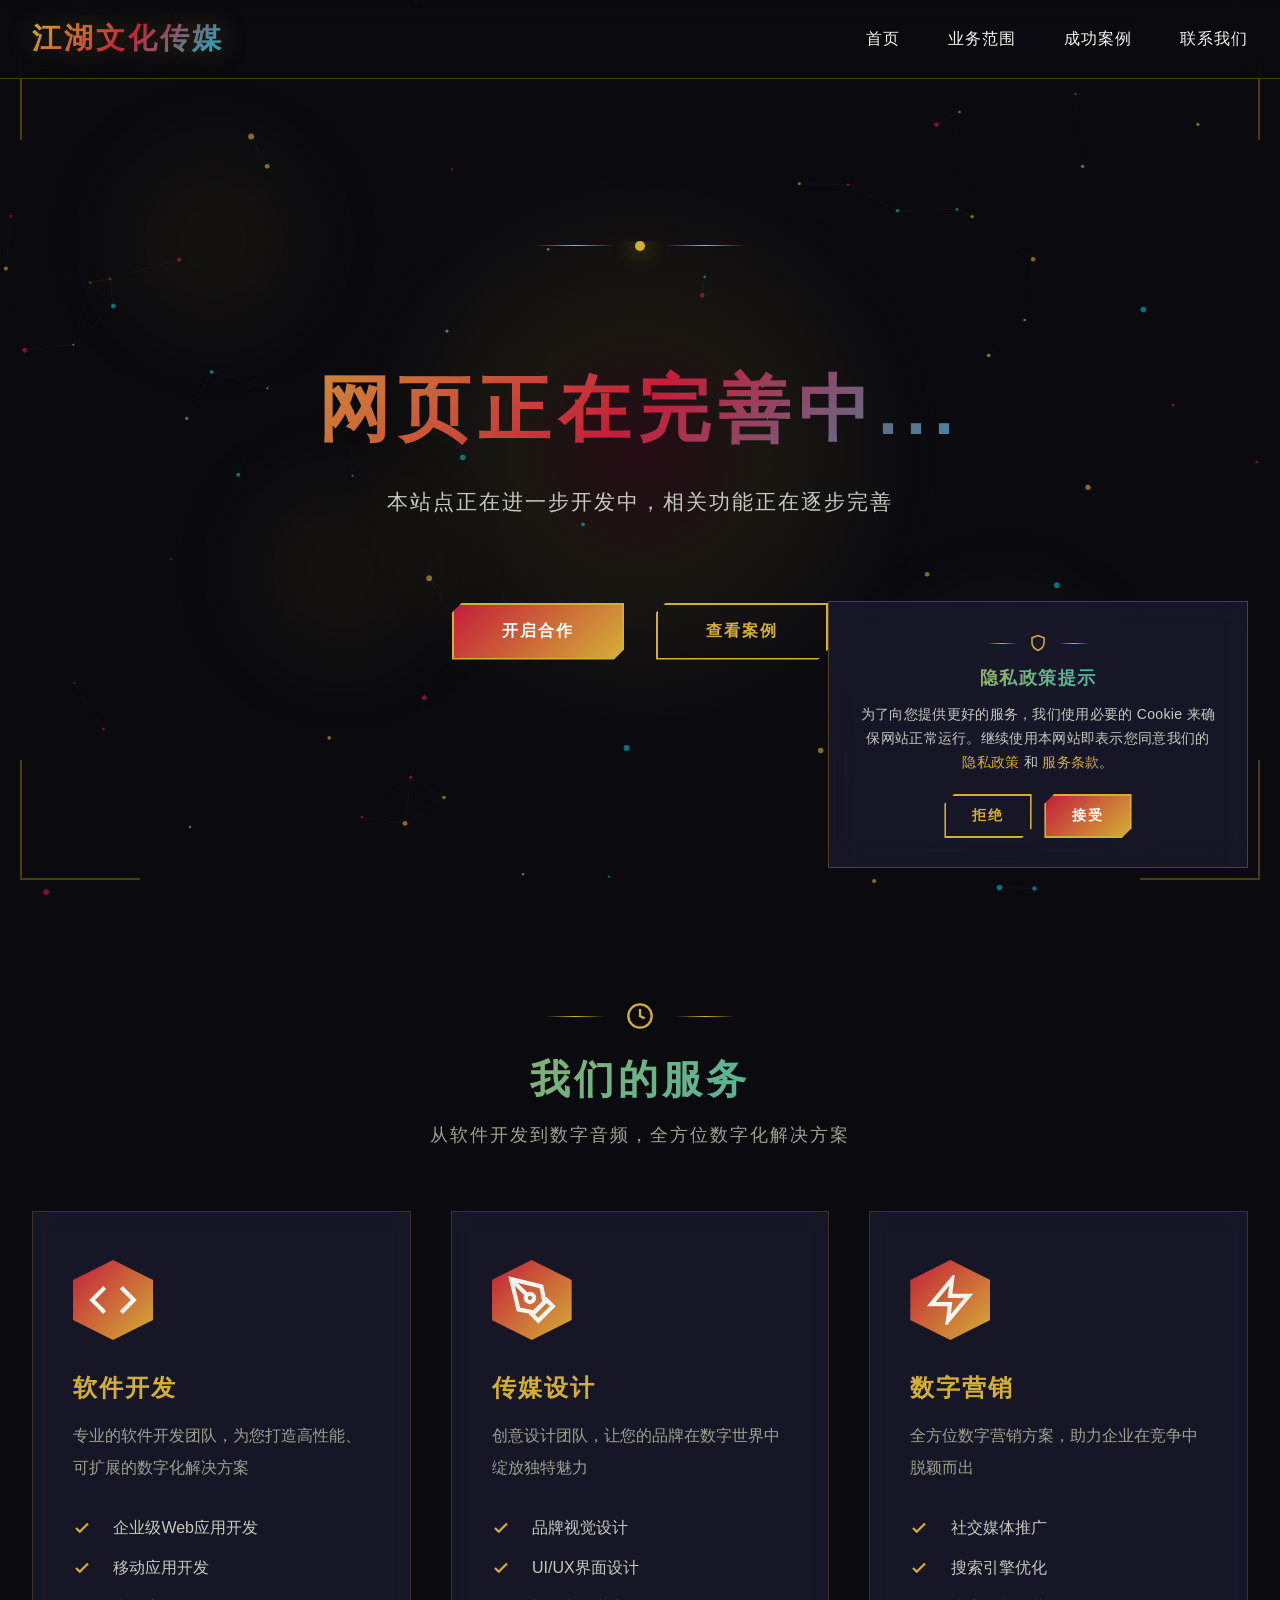
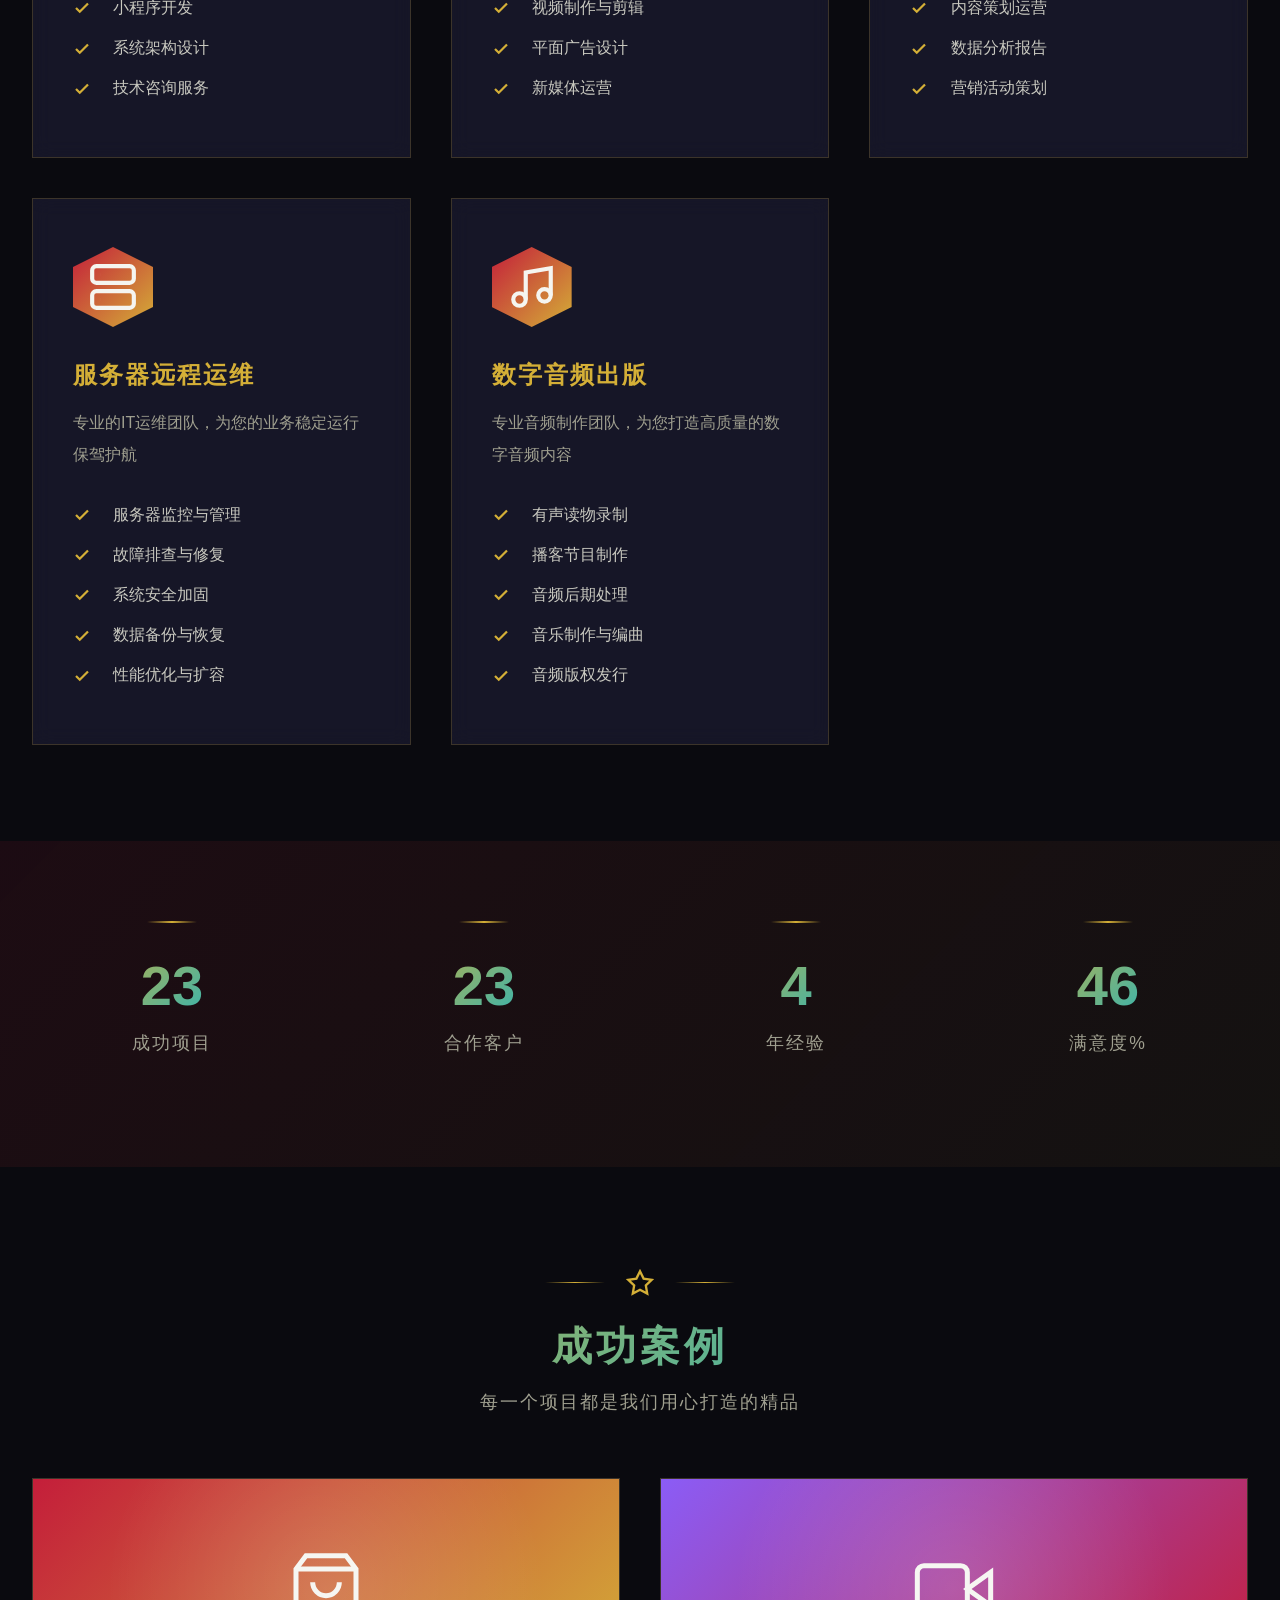
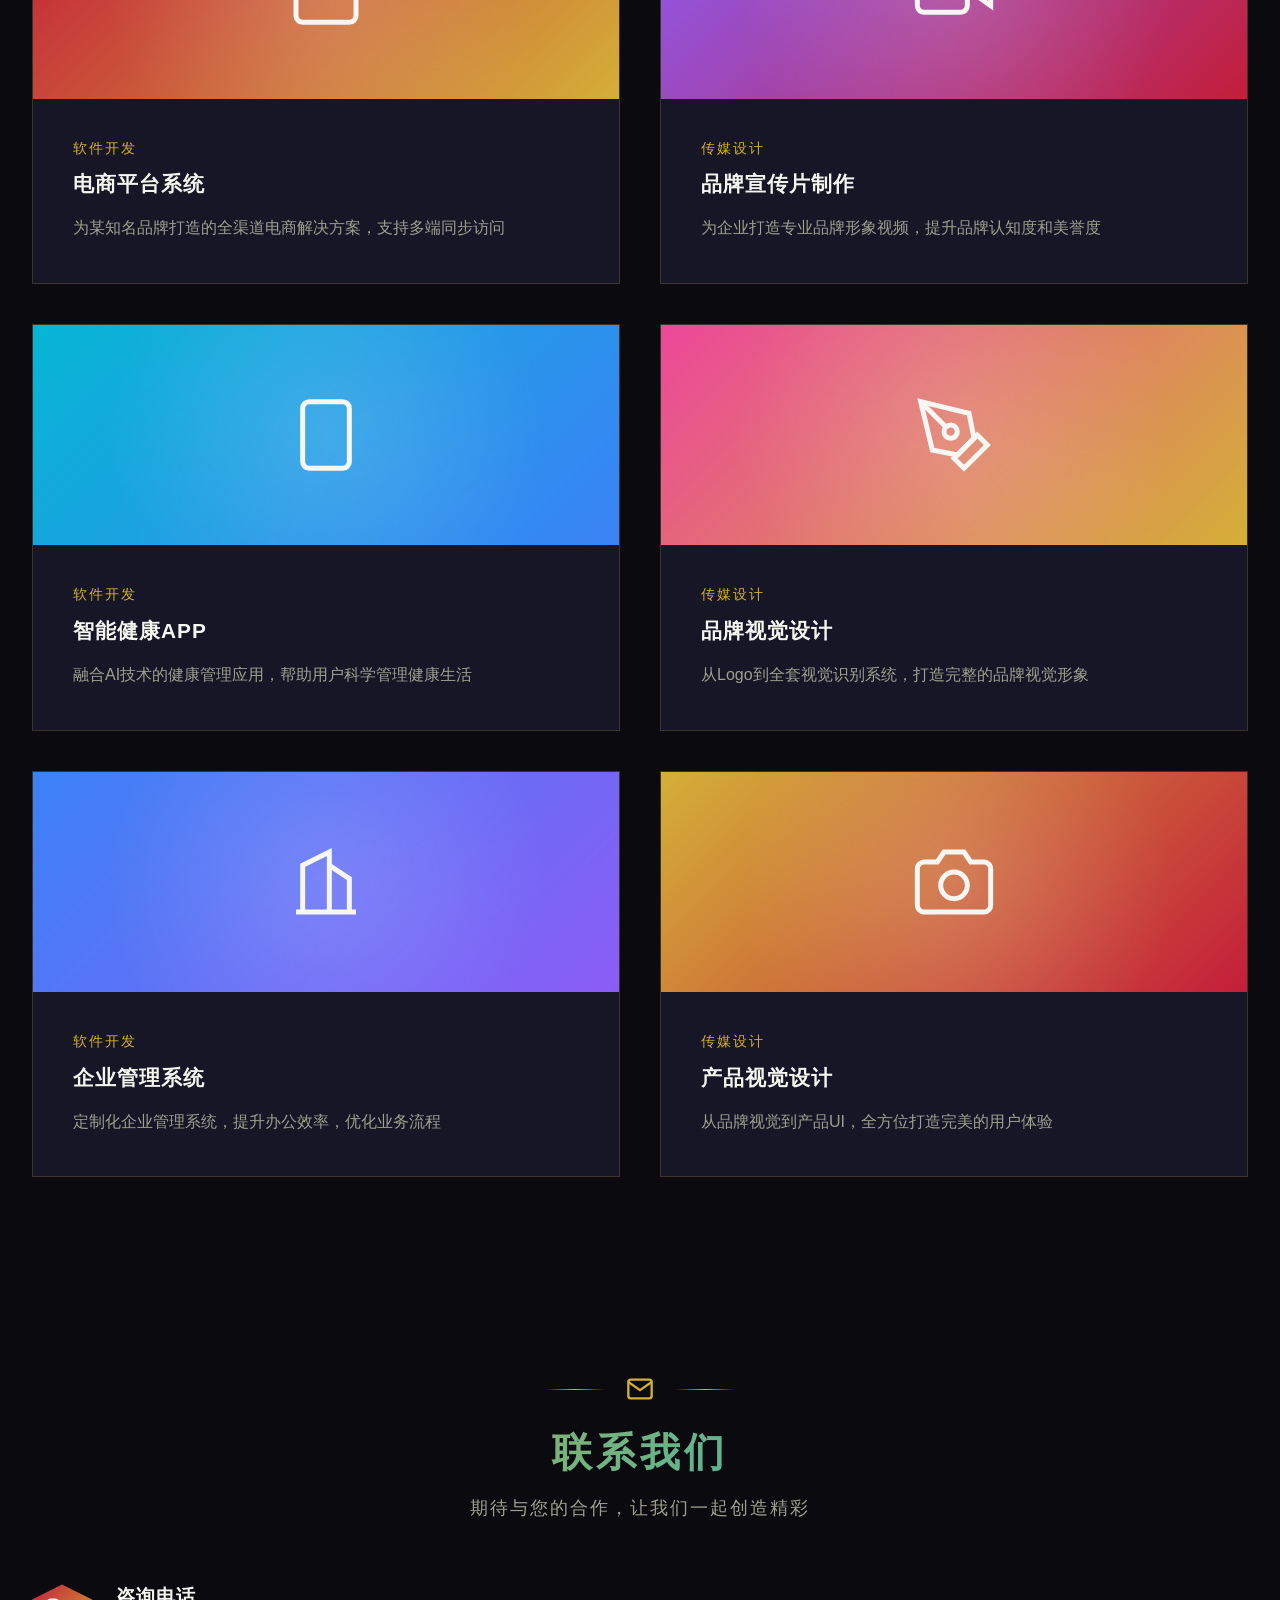
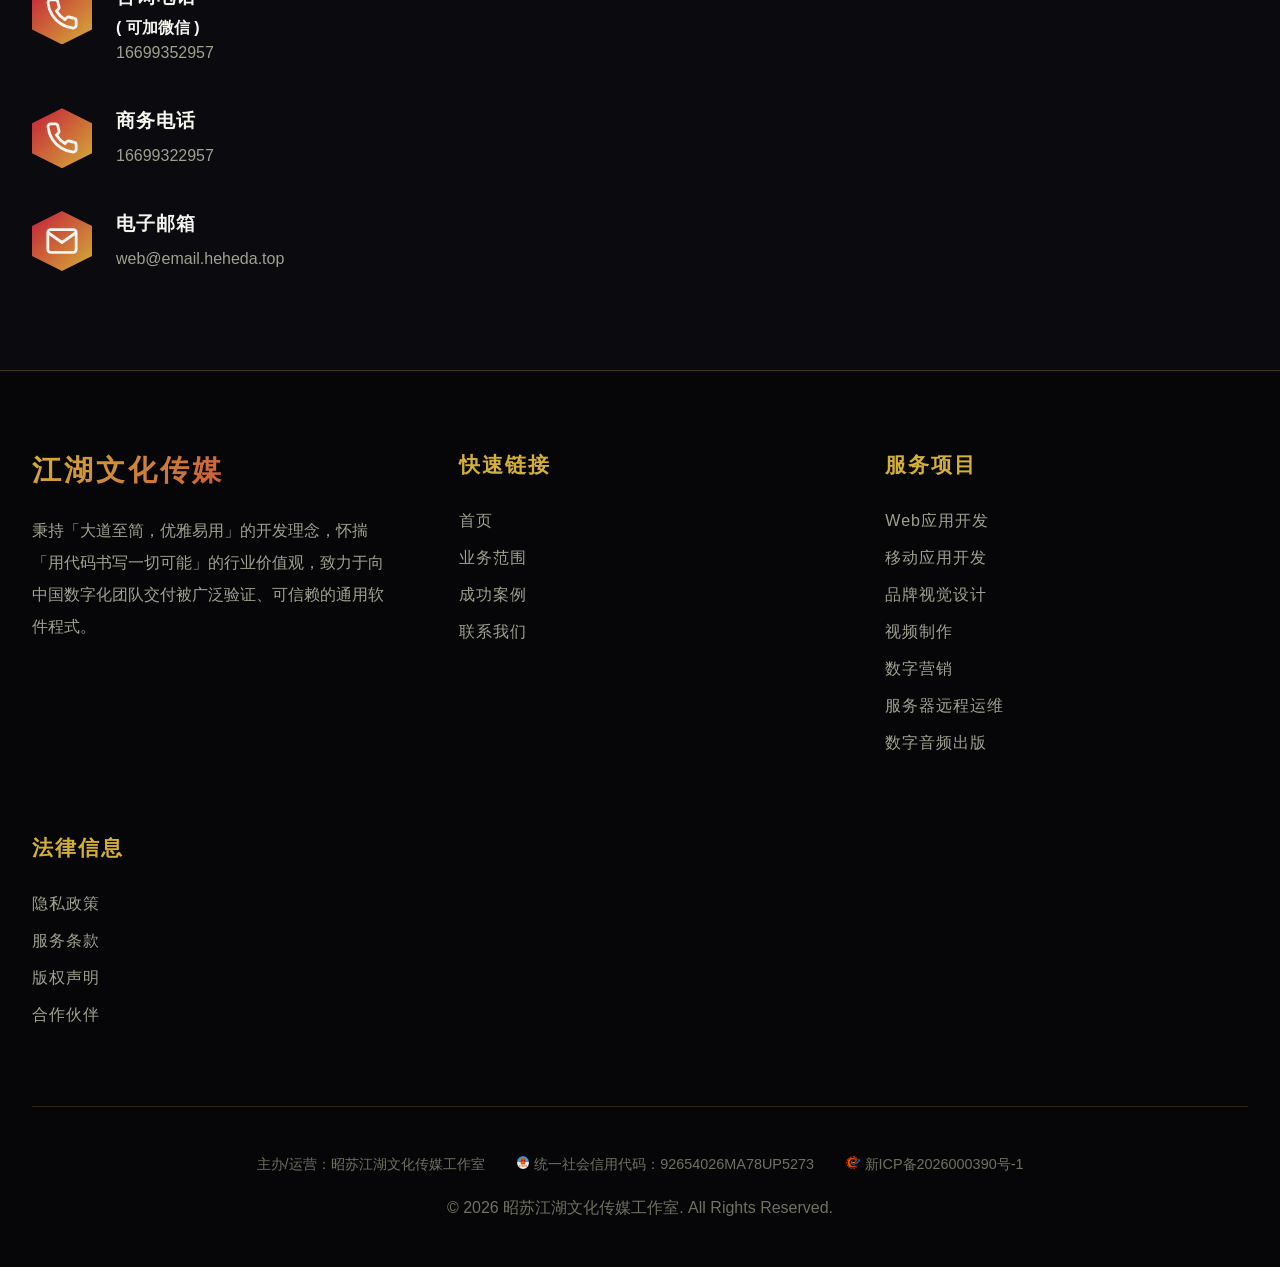
==== commit e12290f5: "update" ====
--- a/index.html
+++ b/index.html
@@ -1,11 +1,11 @@
 <!DOCTYPE html>
 <html lang="zh-CN">
 	<head>
-		<meta charset="UTF-8">
-		<meta http-equiv="Content-Type" content="text/html; charset=utf-8">
-		<meta name="viewport" content="width=device-width, initial-scale=1.0">
-		<title>江湖文化传媒工作室 - 软件开发与传媒设计专家</title>
-		<link rel="stylesheet" href="./style.css">
+		<meta charset="UTF-8" />
+		<meta http-equiv="Content-Type" content="text/html; charset=utf-8" />
+		<meta name="viewport" content="width=device-width, initial-scale=1.0" />
+		<title>江湖文化传媒 - 用代码书写一切可能</title>
+		<link rel="stylesheet" href="./css/style.css" />
 	</head>
 	<body>
 		<div class="chinese-decoration">
@@ -711,30 +711,57 @@
 					<div class="footer-col">
 						<h3>法律信息</h3>
 						<ul>
-							<li><a href="#">隐私政策</a></li>
-							<li><a href="#">服务条款</a></li>
+							<li><a href="./privacy/">隐私政策</a></li>
+							<li><a href="./terms/">服务条款</a></li>
 							<li><a href="#">版权声明</a></li>
 							<li><a href="#">合作伙伴</a></li>
 						</ul>
 					</div>
 				</div>
 				<div class="footer-bottom">
-					<p>&copy; 2026 江湖文化传媒工作室. All Rights Reserved.</p>
 					<div class="footer-icp">
-						<span>主办：昭苏江湖文化传媒工作室</span>
-						<span>运营：昭苏江湖文化传媒工作室</span>
-						<span>统一社会信用代码：92654026MA78UP5273</span>
-						<a href="https://beian.miit.gov.cn/" target="_blank">
-							新ICP备2026000390号-1
-						</a>
+						<span>主办/运营：昭苏江湖文化传媒工作室</span>
+						<a href="https://zzlz.gsxt.gov.cn/businessCheck/verifKey.do?showType=p&serial=92654026MA78UP5273-SAIC_SHOW_10000092654026MA78UP52731780483874598&signData=MEUCIHW2j2dstuPEIkSoRfvA95nSMqYd5tGPD6AbHD1GY8goAiEA/do7LMlELB43FJYT5rzSalm1W3hcXA4BQzuASGGmTGQ="
+							target="_blank"><img alt="" src="./images/lz4.png" />统一社会信用代码：92654026MA78UP5273</a>
+						<a href="https://beian.miit.gov.cn/" target="_blank"><img alt="ICP备案"
+								src="./images/icp.png" />新ICP备2026000390号-1</a>
 						<!-- <a href="http://www.beian.gov.cn/portal/registerSystemInfo" target="_blank">
                         <img src="[data-uri]" alt="公安备案">
                         新公网安备 11010502012345号
                     </a> -->
 					</div>
+					<p>&copy; 2026 昭苏江湖文化传媒工作室. All Rights Reserved.</p>
 				</div>
 			</div>
 		</footer>
+
+		<!-- 隐私询问弹窗 -->
+		<div class="privacy-modal" id="privacyModal">
+			<div class="privacy-content">
+				<div class="privacy-header">
+					<div class="privacy-decoration">
+						<div class="privacy-line"></div>
+						<div class="privacy-icon">
+							<svg class="icon-svg" viewBox="0 0 24 24" fill="none" stroke="currentColor"
+								stroke-width="2">
+								<path d="M12 22s8-4 8-10V5l-8-3-8 3v7c0 6 8 10 8 10z"></path>
+							</svg>
+						</div>
+						<div class="privacy-line"></div>
+					</div>
+					<h3>隐私政策提示</h3>
+				</div>
+				<div class="privacy-body">
+					<p>为了向您提供更好的服务，我们使用必要的 Cookie 来确保网站正常运行。继续使用本网站即表示您同意我们的 <a href="./privacy/"
+							class="privacy-link">隐私政策</a> 和 <a href="./terms/" class="privacy-link">服务条款</a>。</p>
+				</div>
+				<div class="privacy-buttons">
+					<button class="btn btn-secondary" id="declineBtn">拒绝</button>
+					<button class="btn btn-primary" id="acceptBtn">接受</button>
+				</div>
+			</div>
+		</div>
+
 		<script defer src="./script.js"></script>
 	</body>
 </html>
--- a/css/style.css
+++ b/css/style.css
@@ -0,0 +1,1183 @@
+:root {
+	--primary-dark: #0a0a0f;
+	--chinese-red: #c41e3a;
+	--chinese-gold: #d4af37;
+	--chinese-ink: #1a1a2e;
+	--neon-cyan: #06b6d4;
+	--accent-purple: #8b5cf6;
+	--text-light: #f5f5f0;
+	--card-bg: rgba(26, 26, 46, 0.8);
+	--cloud-opacity: 0.08;
+}
+
+* {
+	margin: 0;
+	padding: 0;
+	box-sizing: border-box;
+}
+
+html {
+	scroll-behavior: smooth;
+	overflow-x: hidden;
+	width: 100%;
+}
+
+body {
+	font-family: -apple-system, BlinkMacSystemFont, "Segoe UI", "PingFang SC", "Hiragino Sans GB", "Microsoft YaHei", sans-serif;
+	background-color: var(--primary-dark);
+	color: var(--text-light);
+	overflow-x: hidden;
+	position: relative;
+	width: 100%;
+	max-width: 100vw;
+}
+
+.chinese-decoration {
+	position: fixed;
+	top: 0;
+	left: 0;
+	width: 100%;
+	height: 100%;
+	pointer-events: none;
+	z-index: 0;
+	overflow: hidden;
+}
+
+.cloud-pattern {
+	position: absolute;
+	width: 300px;
+	height: 300px;
+	opacity: var(--cloud-opacity);
+	background: radial-gradient(ellipse at center, var(--chinese-gold) 0%, transparent 70%);
+	border-radius: 50%;
+	filter: blur(40px);
+	animation: floatCloud 20s ease-in-out infinite;
+}
+
+.cloud-1 {
+	top: 10%;
+	left: 5%;
+	animation-delay: 0s;
+}
+
+.cloud-2 {
+	top: 60%;
+	right: 10%;
+	animation-delay: -7s;
+}
+
+.cloud-3 {
+	bottom: 20%;
+	left: 15%;
+	animation-delay: -14s;
+}
+
+@keyframes floatCloud {
+
+	0%,
+	100% {
+		transform: translate(0, 0) scale(1);
+	}
+
+	25% {
+		transform: translate(30px, -20px) scale(1.05);
+	}
+
+	50% {
+		transform: translate(0, -40px) scale(1);
+	}
+
+	75% {
+		transform: translate(-30px, -20px) scale(0.95);
+	}
+}
+
+.corner-decoration {
+	position: absolute;
+	width: 120px;
+	height: 120px;
+	border: 2px solid var(--chinese-gold);
+	opacity: 0.3;
+}
+
+.corner-tl {
+	top: 20px;
+	left: 20px;
+	border-right: none;
+	border-bottom: none;
+}
+
+.corner-tr {
+	top: 20px;
+	right: 20px;
+	border-left: none;
+	border-bottom: none;
+}
+
+.corner-bl {
+	bottom: 20px;
+	left: 20px;
+	border-right: none;
+	border-top: none;
+}
+
+.corner-br {
+	bottom: 20px;
+	right: 20px;
+	border-left: none;
+	border-top: none;
+}
+
+#particles-canvas {
+	position: fixed;
+	top: 0;
+	left: 0;
+	width: 100%;
+	height: 100%;
+	z-index: 1;
+}
+
+nav {
+	position: fixed;
+	top: 0;
+	width: 100%;
+	z-index: 1000;
+	background: linear-gradient(to bottom, rgba(10, 10, 15, 0.95), rgba(10, 10, 15, 0.8));
+	backdrop-filter: blur(15px);
+	border-bottom: 1px solid rgba(212, 175, 55, 0.3);
+}
+
+.nav-container {
+	max-width: 1400px;
+	margin: 0 auto;
+	padding: 1.2rem 2rem;
+	display: flex;
+	justify-content: space-between;
+	align-items: center;
+}
+
+.logo {
+	font-size: 1.8rem;
+	font-weight: 700;
+	background: linear-gradient(135deg, var(--chinese-gold), var(--chinese-red), var(--neon-cyan));
+	-webkit-background-clip: text;
+	-webkit-text-fill-color: transparent;
+	background-clip: text;
+	text-shadow: 0 0 30px rgba(212, 175, 55, 0.3);
+	letter-spacing: 3px;
+}
+
+.nav-links {
+	display: flex;
+	gap: 3rem;
+	list-style: none;
+}
+
+.nav-links a {
+	color: var(--text-light);
+	text-decoration: none;
+	font-weight: 500;
+	font-size: 1rem;
+	position: relative;
+	transition: color 0.3s ease;
+	letter-spacing: 1px;
+}
+
+.nav-links a::before {
+	content: '';
+	position: absolute;
+	bottom: -8px;
+	left: 50%;
+	transform: translateX(-50%);
+	width: 0;
+	height: 2px;
+	background: linear-gradient(90deg, var(--chinese-gold), var(--chinese-red));
+	transition: width 0.3s ease;
+}
+
+.nav-links a:hover {
+	color: var(--chinese-gold);
+}
+
+.nav-links a:hover::before {
+	width: 100%;
+}
+
+.mobile-menu-btn {
+	display: none;
+	background: none;
+	border: none;
+	color: var(--chinese-gold);
+	font-size: 1.5rem;
+	cursor: pointer;
+	padding: 0.5rem;
+	width: 44px;
+	height: 44px;
+	align-items: center;
+	justify-content: center;
+}
+
+.icon-svg {
+	width: 100%;
+	height: 100%;
+	stroke: currentColor;
+	transition: all 0.3s ease;
+}
+
+.icon-check-svg {
+	width: 18px;
+	height: 18px;
+	flex-shrink: 0;
+	margin-right: 0.6rem;
+}
+
+/* 单独的图标大小设置 */
+
+/* 服务模块图标 - 更大更突出 */
+.service-icon .icon-svg {
+	width: 50px;
+	height: 50px;
+}
+
+/* 案例模块图标 - 中等大小 */
+.portfolio-image .icon-svg {
+	width: 80px;
+	height: 80px;
+}
+
+/* 联系模块图标 - 适当大小 */
+.contact-icon .icon-svg {
+	width: 34px;
+	height: 34px;
+}
+
+/* 装饰图标 - 小尺寸 */
+.section-icon .icon-svg {
+	width: 28px;
+	height: 28px;
+}
+
+/* 社交图标 - 小且精致 */
+.footer-social .icon-svg {
+	width: 24px;
+	height: 24px;
+}
+
+/* 团队头像图标 */
+.team-avatar .icon-svg {
+	width: 60%;
+	height: 60%;
+}
+
+/* Mobile menu animation */
+.nav-links.active~.mobile-menu-btn .icon-svg {
+	transform: rotate(90deg);
+}
+
+.hero {
+	min-height: 100vh;
+	display: flex;
+	align-items: center;
+	justify-content: center;
+	padding: 6rem 2rem;
+	position: relative;
+	z-index: 2;
+}
+
+.hero::before {
+	content: '';
+	position: absolute;
+	top: 50%;
+	left: 50%;
+	transform: translate(-50%, -50%);
+	width: 600px;
+	height: 600px;
+	background: radial-gradient(circle, rgba(196, 30, 58, 0.15) 0%, rgba(212, 175, 55, 0.08) 30%, transparent 70%);
+	border-radius: 50%;
+	animation: pulseGlow 4s ease-in-out infinite;
+}
+
+@keyframes pulseGlow {
+
+	0%,
+	100% {
+		transform: translate(-50%, -50%) scale(1);
+		opacity: 1;
+	}
+
+	50% {
+		transform: translate(-50%, -50%) scale(1.1);
+		opacity: 0.8;
+	}
+}
+
+.hero-content {
+	text-align: center;
+	max-width: 900px;
+	width: 100%;
+	position: relative;
+	z-index: 1;
+	overflow-x: hidden;
+}
+
+.hero-decoration {
+	display: flex;
+	justify-content: center;
+	align-items: center;
+	gap: 20px;
+	margin-bottom: 2rem;
+}
+
+.hero-line {
+	width: 80px;
+	height: 1px;
+	background: linear-gradient(90deg, transparent, var(--chinese-gold), transparent);
+}
+
+.hero-dot {
+	width: 10px;
+	height: 10px;
+	background: var(--chinese-gold);
+	border-radius: 50%;
+	box-shadow: 0 0 20px var(--chinese-gold);
+}
+
+.text-rotator {
+	min-height: 320px;
+	display: flex;
+	flex-direction: column;
+	align-items: center;
+	justify-content: center;
+}
+
+.text-item {
+	display: none;
+	animation: fadeIn 0.8s ease forwards;
+}
+
+.text-item.active {
+	display: block;
+	text-align: center;
+	width: 100%;
+}
+
+@keyframes fadeIn {
+	from {
+		opacity: 0;
+		transform: translateY(20px);
+	}
+
+	to {
+		opacity: 1;
+		transform: translateY(0);
+	}
+}
+
+.text-item h1 {
+	font-size: 4.5rem;
+	font-weight: 700;
+	margin-bottom: 1.5rem;
+	line-height: 1.3;
+	background: linear-gradient(135deg, var(--chinese-gold) 0%, var(--chinese-red) 50%, var(--neon-cyan) 100%);
+	-webkit-background-clip: text;
+	-webkit-text-fill-color: transparent;
+	background-clip: text;
+	animation: shimmerText 3s ease-in-out infinite;
+	letter-spacing: 8px;
+}
+
+.text-item p {
+	font-size: 1.3rem;
+	color: #c9c9c0;
+	line-height: 2;
+	letter-spacing: 2px;
+}
+
+@keyframes shimmerText {
+
+	0%,
+	100% {
+		filter: drop-shadow(0 0 20px rgba(212, 175, 55, 0.5));
+	}
+
+	50% {
+		filter: drop-shadow(0 0 40px rgba(196, 30, 58, 0.5));
+	}
+}
+
+.cta-buttons {
+	display: flex;
+	gap: 2rem;
+	justify-content: center;
+	flex-wrap: wrap;
+}
+
+.btn {
+	padding: 1rem 3rem;
+	font-size: 1rem;
+	font-weight: 600;
+	border: none;
+	border-radius: 0;
+	cursor: pointer;
+	transition: all 0.4s ease;
+	text-decoration: none;
+	display: inline-block;
+	letter-spacing: 2px;
+	position: relative;
+	overflow: hidden;
+}
+
+.btn::before {
+	content: '';
+	position: absolute;
+	top: 0;
+	left: -100%;
+	width: 100%;
+	height: 100%;
+	background: linear-gradient(90deg, transparent, rgba(255, 255, 255, 0.2), transparent);
+	transition: left 0.5s ease;
+}
+
+.btn:hover::before {
+	left: 100%;
+}
+
+.btn-primary {
+	background: linear-gradient(135deg, var(--chinese-red), var(--chinese-gold));
+	color: white;
+	border: 2px solid var(--chinese-gold);
+	clip-path: polygon(10px 0, 100% 0, 100% calc(100% - 10px), calc(100% - 10px) 100%, 0 100%, 0 10px);
+}
+
+.btn-primary:hover {
+	transform: translateY(-3px);
+	box-shadow: 0 10px 40px rgba(212, 175, 55, 0.4);
+}
+
+.btn-secondary {
+	background: transparent;
+	color: var(--chinese-gold);
+	border: 2px solid var(--chinese-gold);
+	clip-path: polygon(10px 0, 100% 0, 100% calc(100% - 10px), calc(100% - 10px) 100%, 0 100%, 0 10px);
+}
+
+.btn-secondary:hover {
+	background: var(--chinese-gold);
+	color: var(--primary-dark);
+	transform: translateY(-3px);
+}
+
+.section {
+	padding: 6rem 2rem;
+	max-width: 1400px;
+	margin: 0 auto;
+	position: relative;
+	z-index: 2;
+}
+
+.section-header {
+	text-align: center;
+	margin-bottom: 4rem;
+}
+
+.section-decoration {
+	display: flex;
+	justify-content: center;
+	align-items: center;
+	gap: 15px;
+	margin-bottom: 1rem;
+}
+
+.section-line {
+	width: 60px;
+	height: 1px;
+	background: linear-gradient(90deg, transparent, var(--chinese-gold), transparent);
+}
+
+.section-icon {
+	color: var(--chinese-gold);
+	font-size: 1.2rem;
+	width: 40px;
+	height: 40px;
+	display: flex;
+	align-items: center;
+	justify-content: center;
+}
+
+.icon-yin-yang {
+	display: inline-block;
+	width: 24px;
+	height: 24px;
+	background: radial-gradient(circle at 30% 30%, var(--chinese-gold), var(--chinese-red));
+	border-radius: 50%;
+	position: relative;
+}
+
+.icon-yin-yang::before {
+	content: '';
+	position: absolute;
+	top: 25%;
+	left: 50%;
+	transform: translateX(-50%);
+	width: 50%;
+	height: 50%;
+	background: var(--primary-dark);
+	border-radius: 50%;
+}
+
+.section-title {
+	font-size: 2.5rem;
+	margin-bottom: 1rem;
+	background: linear-gradient(135deg, var(--chinese-gold), var(--neon-cyan));
+	-webkit-background-clip: text;
+	-webkit-text-fill-color: transparent;
+	background-clip: text;
+	letter-spacing: 4px;
+}
+
+.section-subtitle {
+	text-align: center;
+	color: #a0a090;
+	font-size: 1.1rem;
+	letter-spacing: 2px;
+}
+
+.services-grid {
+	display: grid;
+	grid-template-columns: repeat(auto-fit, minmax(350px, 1fr));
+	gap: 2.5rem;
+}
+
+.service-card {
+	background: var(--card-bg);
+	border: 1px solid rgba(212, 175, 55, 0.2);
+	padding: 3rem 2.5rem;
+	transition: all 0.4s ease;
+	backdrop-filter: blur(10px);
+	position: relative;
+	overflow: hidden;
+}
+
+.service-card::before {
+	content: '';
+	position: absolute;
+	top: 0;
+	left: 0;
+	width: 100%;
+	height: 3px;
+	background: linear-gradient(90deg, var(--chinese-red), var(--chinese-gold));
+	transform: scaleX(0);
+	transition: transform 0.4s ease;
+}
+
+.service-card:hover {
+	transform: translateY(-10px);
+	border-color: var(--chinese-gold);
+	box-shadow: 0 20px 60px rgba(212, 175, 55, 0.15);
+}
+
+.service-card:hover::before {
+	transform: scaleX(1);
+}
+
+.service-icon {
+	width: 80px;
+	height: 80px;
+	background: linear-gradient(135deg, var(--chinese-red), var(--chinese-gold));
+	display: flex;
+	align-items: center;
+	justify-content: center;
+	font-size: 2.2rem;
+	font-weight: bold;
+	margin-bottom: 2rem;
+	clip-path: polygon(50% 0%, 100% 25%, 100% 75%, 50% 100%, 0% 75%, 0% 25%);
+}
+
+.service-card h3 {
+	font-size: 1.5rem;
+	margin-bottom: 1rem;
+	color: var(--chinese-gold);
+	letter-spacing: 2px;
+}
+
+.service-card p {
+	color: #a0a090;
+	line-height: 2;
+	margin-bottom: 1.5rem;
+}
+
+.service-list {
+	margin-top: 1.5rem;
+	list-style: none;
+}
+
+.service-list li {
+	padding: 0.6rem 0;
+	color: #c9c9c0;
+	display: flex;
+	align-items: center;
+	gap: 0.8rem;
+}
+
+.service-list .icon-check-svg {
+	color: var(--chinese-gold);
+}
+
+.stats-section {
+	background: linear-gradient(135deg, rgba(196, 30, 58, 0.1), rgba(212, 175, 55, 0.05));
+	padding: 5rem 2rem;
+	position: relative;
+	z-index: 2;
+}
+
+.stats-grid {
+	display: grid;
+	grid-template-columns: repeat(auto-fit, minmax(220px, 1fr));
+	gap: 3rem;
+	max-width: 1200px;
+	margin: 0 auto;
+	text-align: center;
+}
+
+.stat-item {
+	position: relative;
+	padding: 2rem;
+}
+
+.stat-item::before {
+	content: '';
+	position: absolute;
+	top: 0;
+	left: 50%;
+	transform: translateX(-50%);
+	width: 50px;
+	height: 2px;
+	background: linear-gradient(90deg, transparent, var(--chinese-gold), transparent);
+}
+
+.stat-item h3 {
+	font-size: 3.5rem;
+	font-weight: bold;
+	background: linear-gradient(135deg, var(--chinese-gold), var(--neon-cyan));
+	-webkit-background-clip: text;
+	-webkit-text-fill-color: transparent;
+	background-clip: text;
+}
+
+.stat-item p {
+	color: #a0a090;
+	font-size: 1.1rem;
+	margin-top: 0.8rem;
+	letter-spacing: 2px;
+}
+
+.portfolio-grid {
+	display: grid;
+	grid-template-columns: repeat(auto-fit, minmax(380px, 1fr));
+	gap: 2.5rem;
+}
+
+.portfolio-card {
+	background: var(--card-bg);
+	overflow: hidden;
+	border: 1px solid rgba(212, 175, 55, 0.2);
+	transition: all 0.4s ease;
+	position: relative;
+}
+
+.portfolio-card::before,
+.portfolio-card::after {
+	content: '';
+	position: absolute;
+	width: 40px;
+	height: 40px;
+	border: 2px solid var(--chinese-gold);
+	opacity: 0;
+	transition: all 0.4s ease;
+}
+
+.portfolio-card::before {
+	top: 15px;
+	left: 15px;
+	border-right: none;
+	border-bottom: none;
+}
+
+.portfolio-card::after {
+	bottom: 15px;
+	right: 15px;
+	border-left: none;
+	border-top: none;
+}
+
+.portfolio-card:hover {
+	transform: translateY(-10px);
+	box-shadow: 0 20px 60px rgba(212, 175, 55, 0.15);
+	border-color: var(--chinese-gold);
+}
+
+.portfolio-card:hover::before,
+.portfolio-card:hover::after {
+	opacity: 0.6;
+}
+
+.portfolio-image {
+	width: 100%;
+	height: 220px;
+	background: linear-gradient(135deg, var(--chinese-red), var(--chinese-gold));
+	display: flex;
+	align-items: center;
+	justify-content: center;
+	font-size: 4.5rem;
+	position: relative;
+	overflow: hidden;
+}
+
+.portfolio-image::before {
+	content: '';
+	position: absolute;
+	width: 100%;
+	height: 100%;
+	background: radial-gradient(circle, rgba(255, 255, 255, 0.15) 0%, transparent 70%);
+}
+
+.portfolio-content {
+	padding: 2.5rem;
+}
+
+.portfolio-content .category {
+	color: var(--chinese-gold);
+	font-size: 0.9rem;
+	margin-bottom: 0.8rem;
+	letter-spacing: 2px;
+}
+
+.portfolio-content h3 {
+	font-size: 1.3rem;
+	margin-bottom: 1rem;
+	letter-spacing: 1px;
+}
+
+.portfolio-content p {
+	color: #a0a090;
+	line-height: 1.8;
+}
+
+.contact-container {
+	display: grid;
+	grid-template-columns: repeat(auto-fit, minmax(400px, 1fr));
+	gap: 4rem;
+}
+
+.contact-info {
+	display: flex;
+	flex-direction: column;
+	gap: 2.5rem;
+}
+
+.contact-item {
+	display: flex;
+	align-items: flex-start;
+	gap: 1.5rem;
+}
+
+.contact-icon {
+	width: 60px;
+	height: 60px;
+	background: linear-gradient(135deg, var(--chinese-red), var(--chinese-gold));
+	display: flex;
+	align-items: center;
+	justify-content: center;
+	font-size: 1.6rem;
+	flex-shrink: 0;
+	clip-path: polygon(50% 0%, 100% 25%, 100% 75%, 50% 100%, 0% 75%, 0% 25%);
+}
+
+.contact-item h3 {
+	font-size: 1.2rem;
+	margin-bottom: 0.5rem;
+	letter-spacing: 1px;
+}
+
+.contact-item p {
+	color: #a0a090;
+	line-height: 1.8;
+}
+
+footer {
+	background: rgba(0, 0, 0, 0.4);
+	border-top: 1px solid rgba(212, 175, 55, 0.3);
+	padding: 5rem 2rem 3rem;
+	position: relative;
+	z-index: 2;
+}
+
+.footer-container {
+	max-width: 1400px;
+	margin: 0 auto;
+}
+
+.footer-grid {
+	display: grid;
+	grid-template-columns: repeat(auto-fit, minmax(260px, 1fr));
+	gap: 4rem;
+	margin-bottom: 4rem;
+}
+
+.footer-col h3 {
+	font-size: 1.3rem;
+	margin-bottom: 2rem;
+	color: var(--chinese-gold);
+	letter-spacing: 2px;
+}
+
+.footer-col ul {
+	list-style: none;
+}
+
+.footer-col ul li {
+	margin-bottom: 1rem;
+}
+
+.footer-col ul li a {
+	color: #a0a090;
+	text-decoration: none;
+	transition: color 0.3s ease;
+	letter-spacing: 1px;
+}
+
+.footer-col ul li a:hover {
+	color: var(--chinese-gold);
+}
+
+.footer-logo {
+	font-size: 1.8rem;
+	font-weight: 700;
+	background: linear-gradient(135deg, var(--chinese-gold), var(--chinese-red));
+	-webkit-background-clip: text;
+	-webkit-text-fill-color: transparent;
+	background-clip: text;
+	margin-bottom: 1.5rem;
+	letter-spacing: 3px;
+}
+
+.footer-col p {
+	color: #a0a090;
+	line-height: 2;
+}
+
+.footer-bottom {
+	text-align: center;
+	padding-top: 3rem;
+	border-top: 1px solid rgba(212, 175, 55, 0.2);
+	color: #707060;
+}
+
+.footer-icp {
+	margin-bottom: 1.5rem;
+	display: flex;
+	flex-wrap: wrap;
+	justify-content: center;
+	gap: 2rem;
+}
+
+.footer-icp span,
+.footer-icp a {
+	color: #707060;
+	text-decoration: none;
+	font-size: 0.9rem;
+	transition: color 0.3s ease;
+}
+
+.footer-icp a:hover {
+	color: var(--chinese-gold);
+}
+
+.footer-icp a img {
+	height: 0.8rem;
+	margin-right: 5px;
+}
+
+.footer-social {
+	display: flex;
+	gap: 1.2rem;
+	margin-top: 2rem;
+}
+
+.footer-social a {
+	width: 44px;
+	height: 44px;
+	background: rgba(212, 175, 55, 0.1);
+	display: flex;
+	align-items: center;
+	justify-content: center;
+	color: var(--chinese-gold);
+	text-decoration: none;
+	transition: all 0.3s ease;
+	clip-path: polygon(50% 0%, 100% 25%, 100% 75%, 50% 100%, 0% 75%, 0% 25%);
+	font-weight: bold;
+}
+
+.footer-social a:hover {
+	background: var(--chinese-gold);
+	color: var(--primary-dark);
+	transform: translateY(-3px);
+}
+
+.fade-in {
+	opacity: 0;
+	transform: translateY(30px);
+	transition: opacity 0.6s ease, transform 0.6s ease;
+}
+
+.fade-in.visible {
+	opacity: 1;
+	transform: translateY(0);
+}
+
+/* 隐私询问弹窗样式 */
+.privacy-modal {
+	position: fixed;
+	bottom: 2rem;
+	right: 2rem;
+	width: auto;
+	max-width: 420px;
+	z-index: 9999;
+	padding: 0;
+	opacity: 0;
+	visibility: hidden;
+	transition: opacity 0.4s ease, visibility 0.4s ease, transform 0.4s ease;
+	transform: translateY(30px) scale(0.95);
+}
+
+.privacy-modal.active {
+	opacity: 1;
+	visibility: visible;
+	transform: translateY(0) scale(1);
+}
+
+.privacy-content {
+	background: var(--card-bg);
+	border: 1px solid rgba(212, 175, 55, 0.3);
+	max-width: none;
+	width: 100%;
+	padding: 1.8rem;
+	position: relative;
+	animation: none;
+	backdrop-filter: blur(15px);
+}
+
+.privacy-content::before,
+.privacy-content::after {
+	display: block;
+	width: 30px;
+	height: 30px;
+}
+
+.privacy-content::before {
+	top: 12px;
+	left: 12px;
+	border-right: none;
+	border-bottom: none;
+}
+
+.privacy-content::after {
+	bottom: 12px;
+	right: 12px;
+	border-left: none;
+	border-top: none;
+}
+
+.privacy-header {
+	text-align: center;
+	margin-bottom: 0.8rem;
+}
+
+.privacy-decoration {
+	display: flex;
+	justify-content: center;
+	align-items: center;
+	gap: 8px;
+	margin-bottom: 0.6rem;
+}
+
+.privacy-line {
+	width: 30px;
+	height: 1px;
+	background: linear-gradient(90deg, transparent, var(--chinese-gold), transparent);
+}
+
+.privacy-icon {
+	color: var(--chinese-gold);
+	width: 26px;
+	height: 26px;
+	display: flex;
+	align-items: center;
+	justify-content: center;
+}
+
+.privacy-icon .icon-svg {
+	width: 18px;
+	height: 18px;
+}
+
+.privacy-header h3 {
+	font-size: 1.1rem;
+	background: linear-gradient(135deg, var(--chinese-gold), var(--neon-cyan));
+	-webkit-background-clip: text;
+	-webkit-text-fill-color: transparent;
+	background-clip: text;
+	letter-spacing: 1.5px;
+}
+
+.privacy-body {
+	margin-bottom: 1.2rem;
+}
+
+.privacy-body p {
+	color: #c9c9c0;
+	line-height: 1.7;
+	text-align: center;
+	letter-spacing: 0.3px;
+	font-size: 0.88rem;
+}
+
+.privacy-link {
+	color: var(--chinese-gold);
+	text-decoration: none;
+	transition: color 0.3s ease;
+	border-bottom: 1px solid transparent;
+}
+
+.privacy-link:hover {
+	color: var(--neon-cyan);
+	border-bottom-color: var(--neon-cyan);
+}
+
+.privacy-buttons {
+	display: flex;
+	gap: 0.8rem;
+	justify-content: center;
+	flex-wrap: wrap;
+}
+
+.privacy-buttons .btn {
+	padding: 0.7rem 1.6rem;
+	font-size: 0.85rem;
+}
+
+@media (max-width: 768px) {
+
+	html,
+	body {
+		overflow-x: hidden;
+		width: 100%;
+		max-width: 100%;
+	}
+
+	.hero {
+		padding: 4rem 1.5rem;
+	}
+
+	.nav-links {
+		display: none;
+		position: absolute;
+		top: 100%;
+		left: 0;
+		width: 100%;
+		background: rgba(10, 10, 15, 0.98);
+		flex-direction: column;
+		padding: 2rem;
+		gap: 1.5rem;
+		border-bottom: 1px solid rgba(212, 175, 55, 0.3);
+	}
+
+	.nav-links.active {
+		display: flex;
+	}
+
+	.mobile-menu-btn {
+		display: flex;
+	}
+
+	.text-item h1 {
+		font-size: 2.5rem;
+		letter-spacing: 4px;
+	}
+
+	.text-item p {
+		font-size: 1.1rem;
+	}
+
+	.text-rotator {
+		min-height: 260px;
+		display: flex;
+		flex-direction: column;
+		align-items: center;
+		justify-content: center;
+	}
+
+	.section-title {
+		font-size: 2rem;
+	}
+
+	.services-grid,
+	.portfolio-grid,
+	.contact-container {
+		grid-template-columns: 1fr;
+	}
+
+	.corner-decoration {
+		display: none;
+	}
+
+	.privacy-modal {
+		bottom: 1rem;
+		right: 1rem;
+		left: 1rem;
+		max-width: none;
+		width: auto;
+	}
+
+	.privacy-content {
+		padding: 1.4rem 1.2rem;
+	}
+
+	.privacy-content::before,
+	.privacy-content::after {
+		width: 24px;
+		height: 24px;
+	}
+
+	.privacy-content::before {
+		top: 10px;
+		left: 10px;
+	}
+
+	.privacy-content::after {
+		bottom: 10px;
+		right: 10px;
+	}
+
+	.privacy-header h3 {
+		font-size: 1rem;
+	}
+
+	.privacy-body {
+		margin-bottom: 1rem;
+	}
+
+	.privacy-body p {
+		font-size: 0.82rem;
+		line-height: 1.6;
+	}
+
+	.privacy-buttons {
+		gap: 0.7rem;
+	}
+
+	.privacy-buttons .btn {
+		padding: 0.6rem 1.3rem;
+		font-size: 0.8rem;
+	}
+}
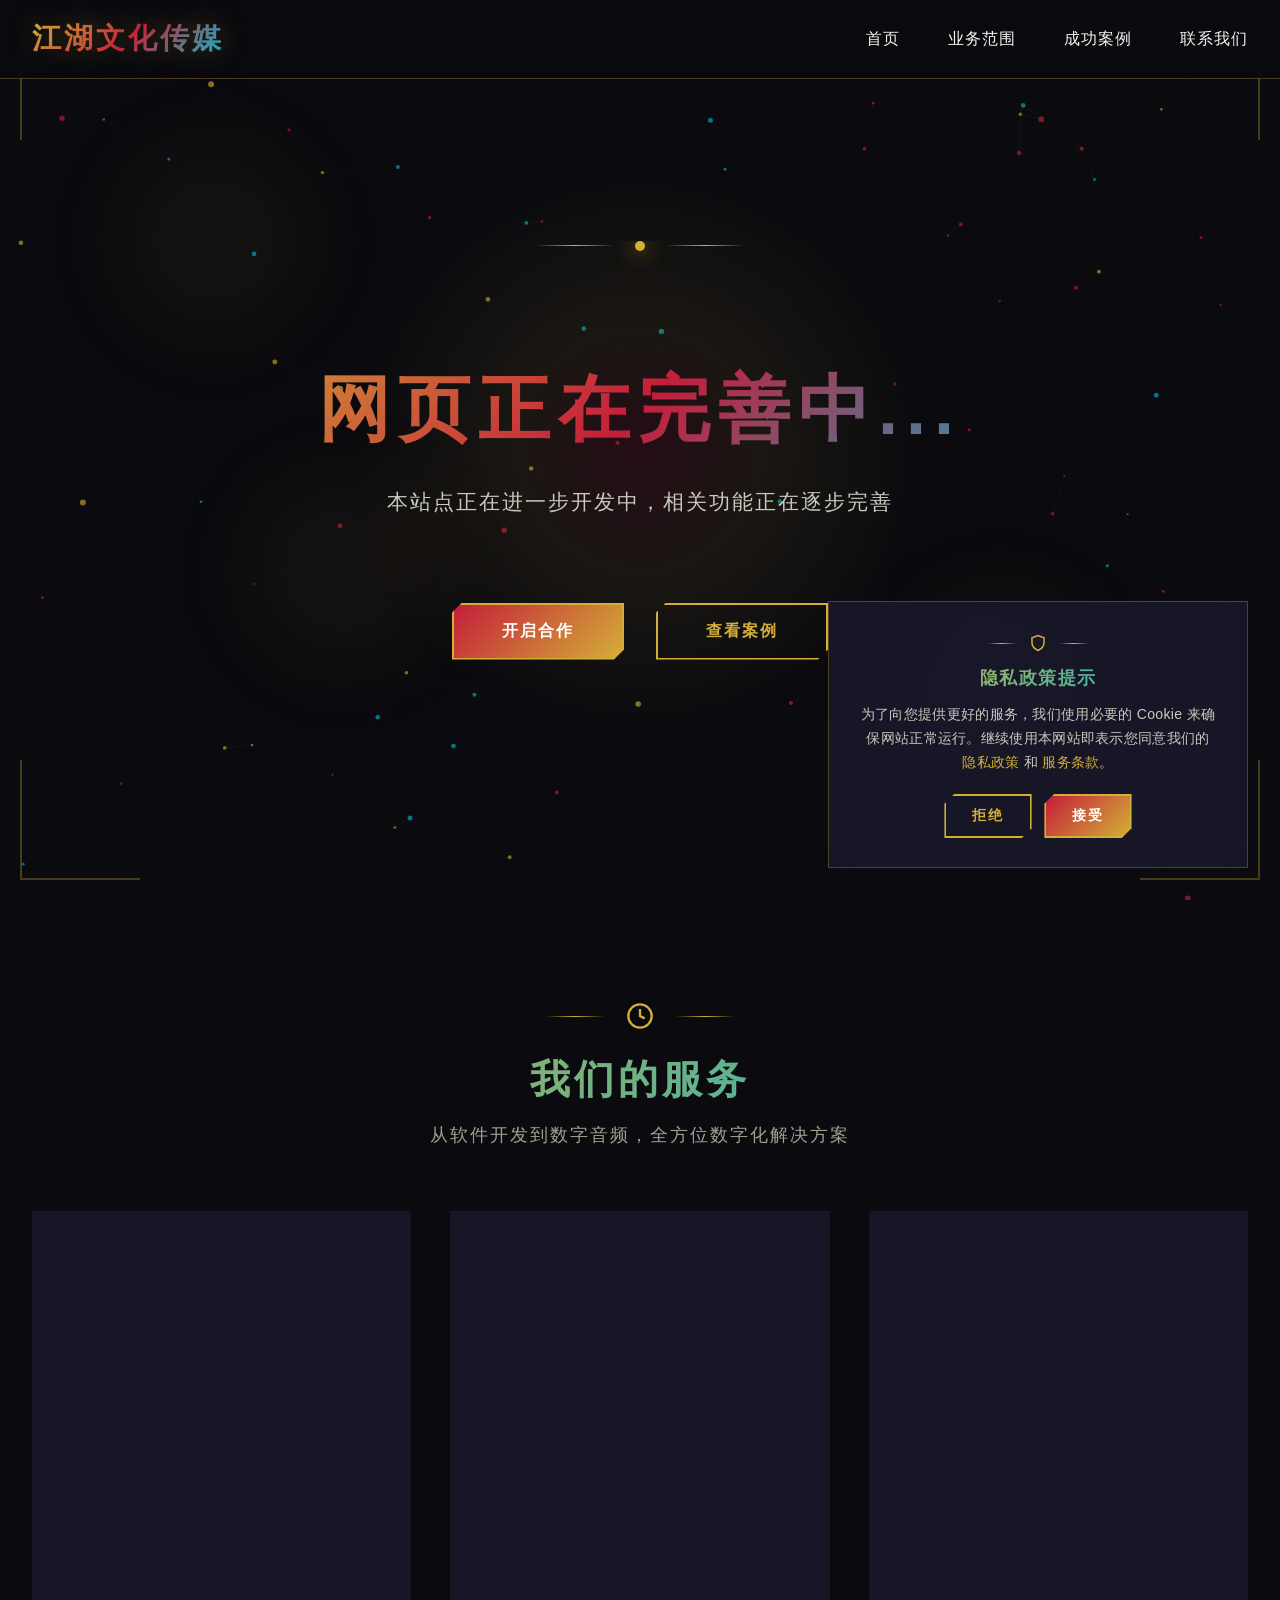
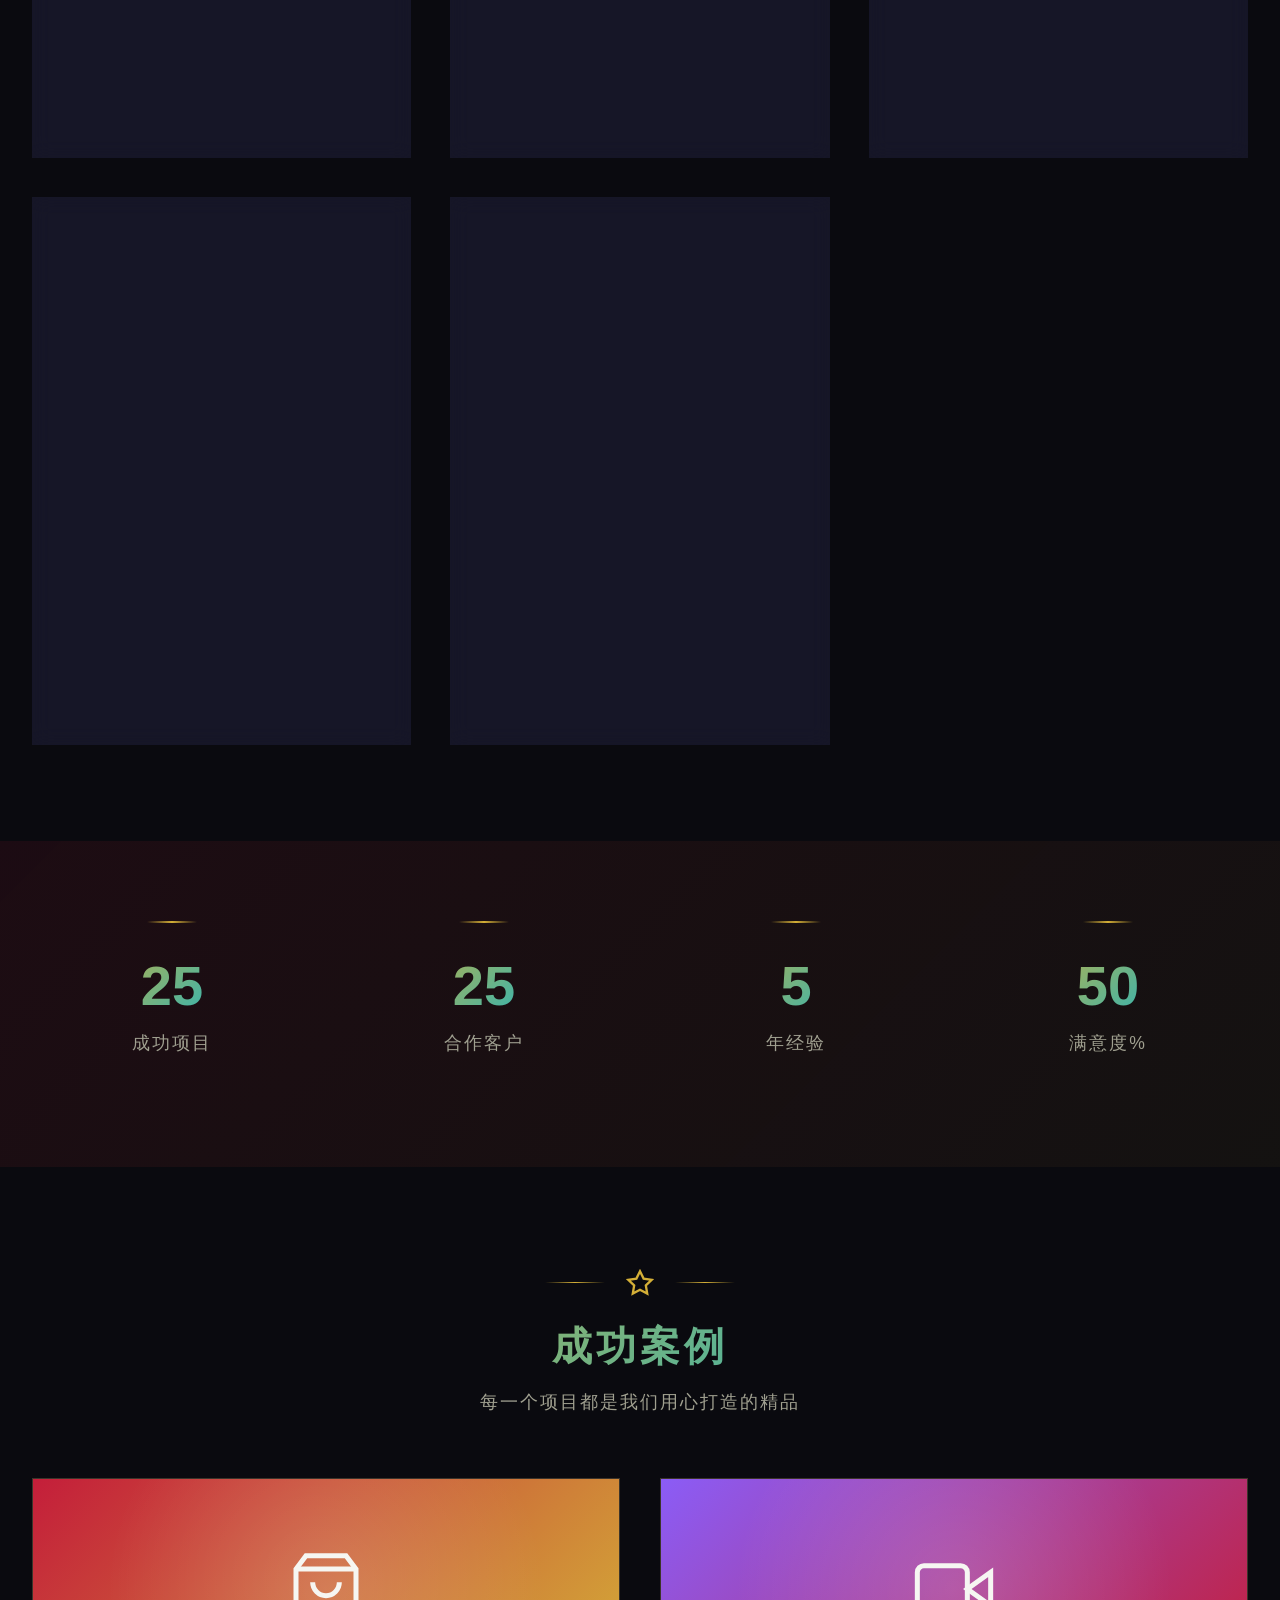
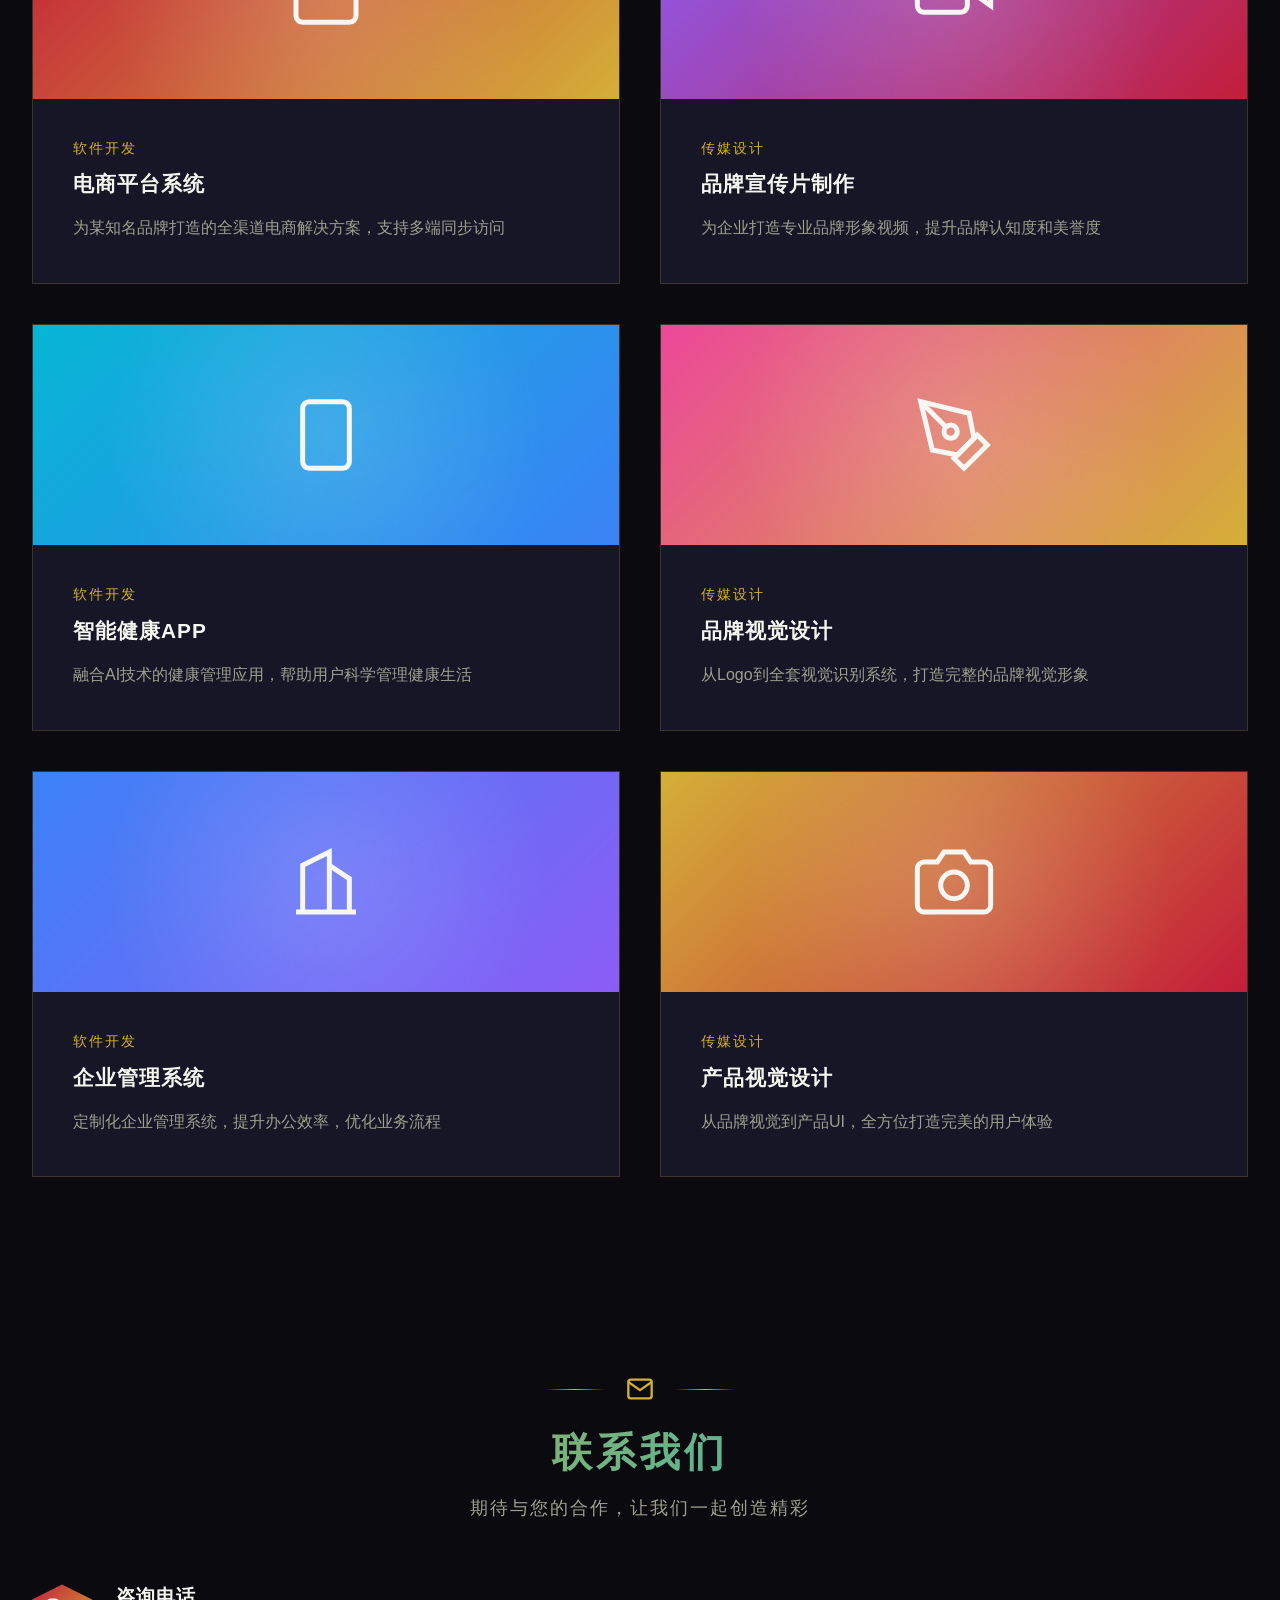
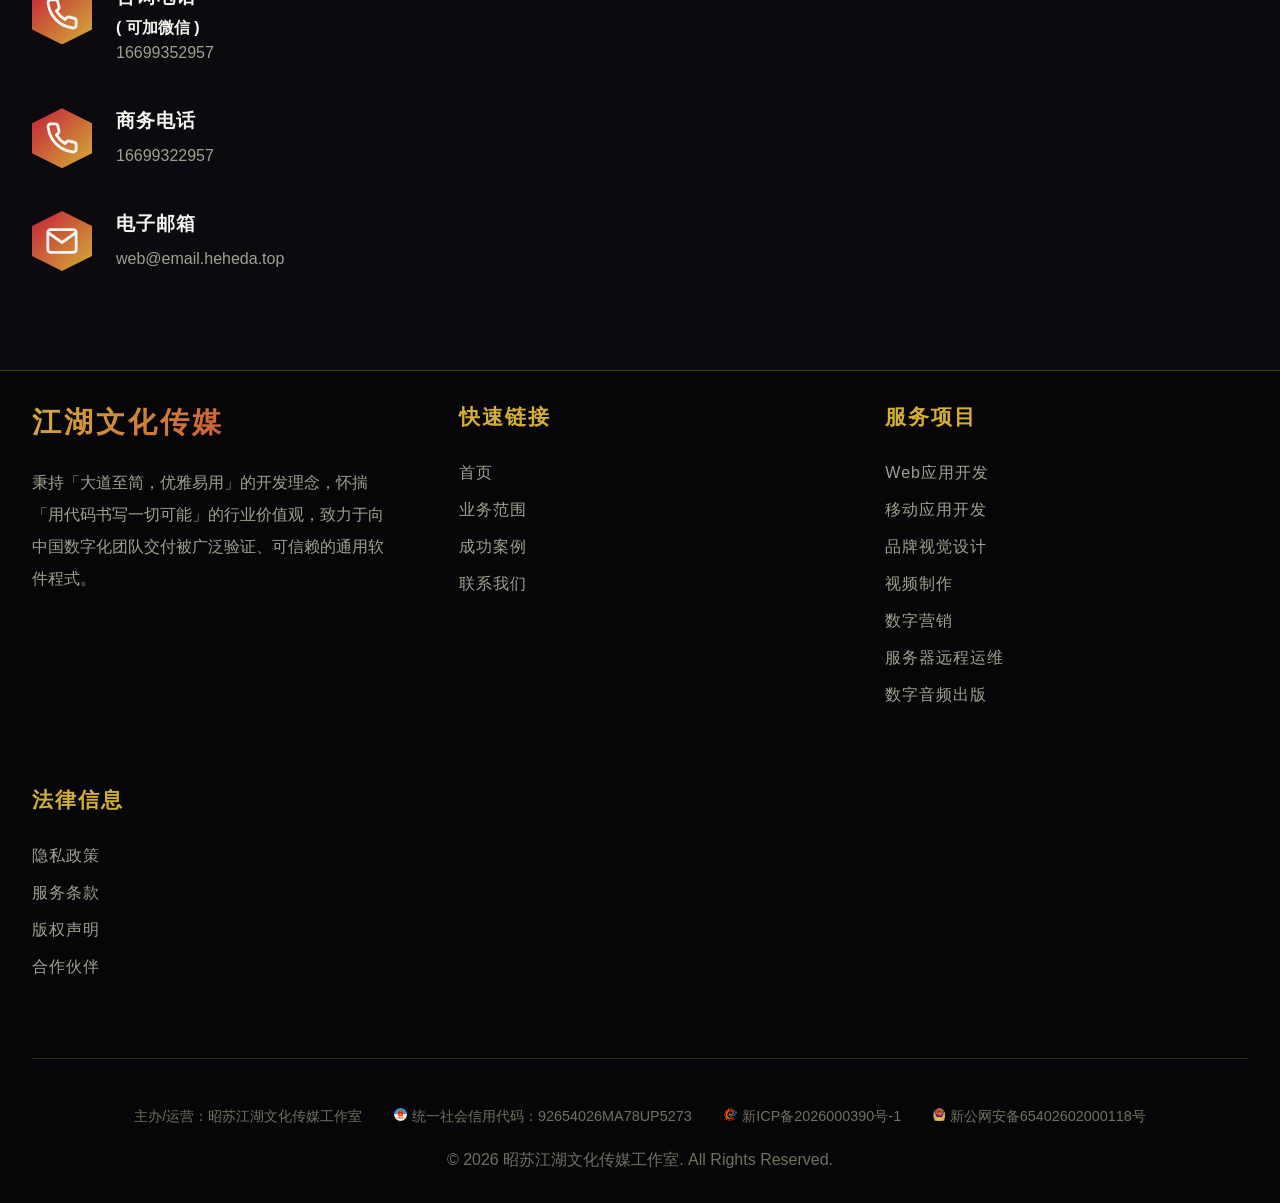
==== commit 99a676e0: "update 6-24" ====
--- a/index.html
+++ b/index.html
@@ -722,19 +722,17 @@
 					<div class="footer-icp">
 						<span>主办/运营：昭苏江湖文化传媒工作室</span>
 						<a href="https://zzlz.gsxt.gov.cn/businessCheck/verifKey.do?showType=p&serial=92654026MA78UP5273-SAIC_SHOW_10000092654026MA78UP52731780483874598&signData=MEUCIHW2j2dstuPEIkSoRfvA95nSMqYd5tGPD6AbHD1GY8goAiEA/do7LMlELB43FJYT5rzSalm1W3hcXA4BQzuASGGmTGQ="
-							target="_blank"><img alt="" src="./images/lz4.png" />统一社会信用代码：92654026MA78UP5273</a>
-						<a href="https://beian.miit.gov.cn/" target="_blank"><img alt="ICP备案"
+							rel="noreferrer" target="_blank"><img alt="电子营业执照"
+								src="./images/lz4.png" />统一社会信用代码：92654026MA78UP5273</a>
+						<a href="https://beian.miit.gov.cn/" rel="noreferrer" target="_blank"><img alt="ICP备案"
 								src="./images/icp.png" />新ICP备2026000390号-1</a>
-						<!-- <a href="http://www.beian.gov.cn/portal/registerSystemInfo" target="_blank">
-                        <img src="[data-uri]" alt="公安备案">
-                        新公网安备 11010502012345号
-                    </a> -->
+						<a href="https://beian.mps.gov.cn/#/query/webSearch?code=65402602000118" rel="noreferrer"
+							target="_blank"><img alt="公安备案" src="./images/gongan.png" />新公网安备65402602000118号</a>
 					</div>
 					<p>&copy; 2026 昭苏江湖文化传媒工作室. All Rights Reserved.</p>
 				</div>
 			</div>
 		</footer>
-
 		<!-- 隐私询问弹窗 -->
 		<div class="privacy-modal" id="privacyModal">
 			<div class="privacy-content">
--- a/css/style.css
+++ b/css/style.css
@@ -14,6 +14,8 @@
 	margin: 0;
 	padding: 0;
 	box-sizing: border-box;
+	font-family: YouYuan, Yuanti SC, KaiTi, Arial, sans-serif;
+
 }
 
 html {
@@ -23,7 +25,6 @@
 }
 
 body {
-	font-family: -apple-system, BlinkMacSystemFont, "Segoe UI", "PingFang SC", "Hiragino Sans GB", "Microsoft YaHei", sans-serif;
 	background-color: var(--primary-dark);
 	color: var(--text-light);
 	overflow-x: hidden;
@@ -313,7 +314,7 @@
 
 .hero-content {
 	text-align: center;
-	max-width: 900px;
+	max-width: 1000px;
 	width: 100%;
 	position: relative;
 	z-index: 1;
@@ -807,7 +808,7 @@
 footer {
 	background: rgba(0, 0, 0, 0.4);
 	border-top: 1px solid rgba(212, 175, 55, 0.3);
-	padding: 5rem 2rem 3rem;
+	padding: 2rem;
 	position: relative;
 	z-index: 2;
 }
@@ -878,7 +879,7 @@
 	display: flex;
 	flex-wrap: wrap;
 	justify-content: center;
-	gap: 2rem;
+	gap: 0 2rem;
 }
 
 .footer-icp span,
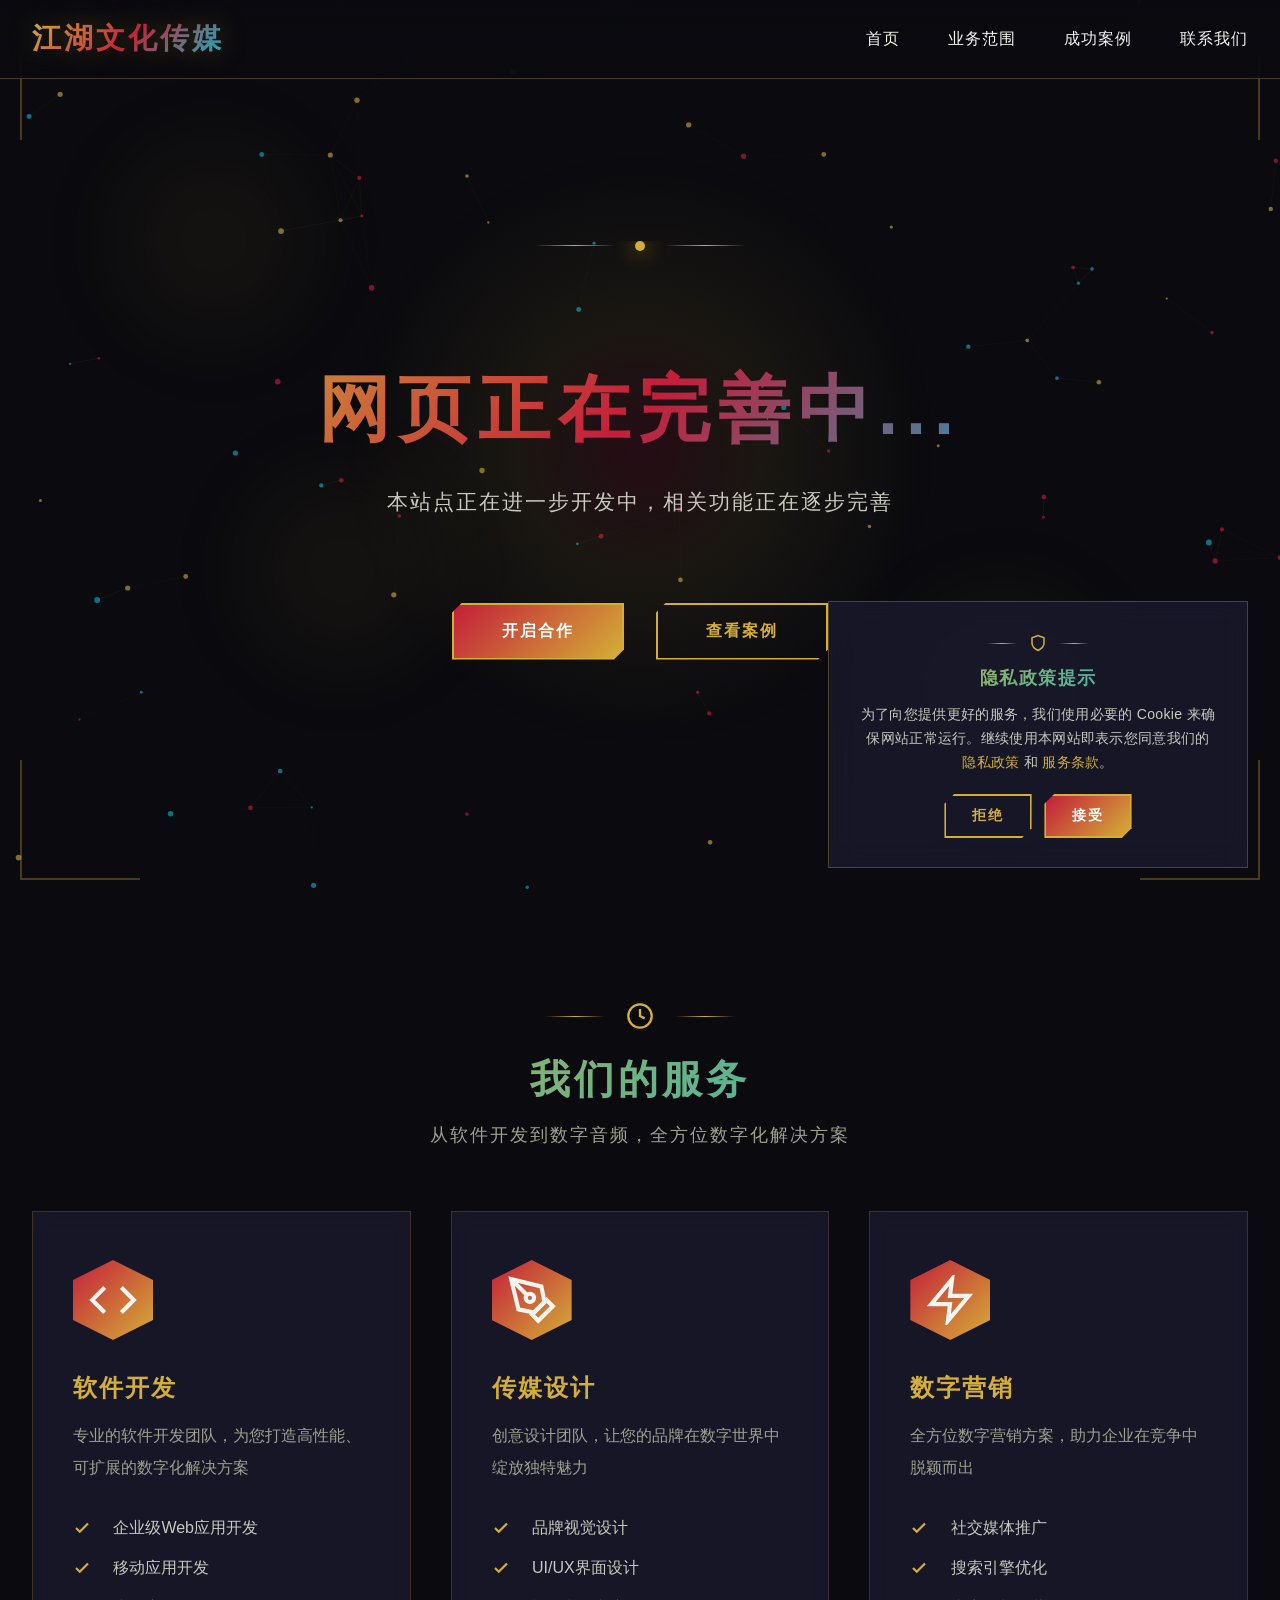
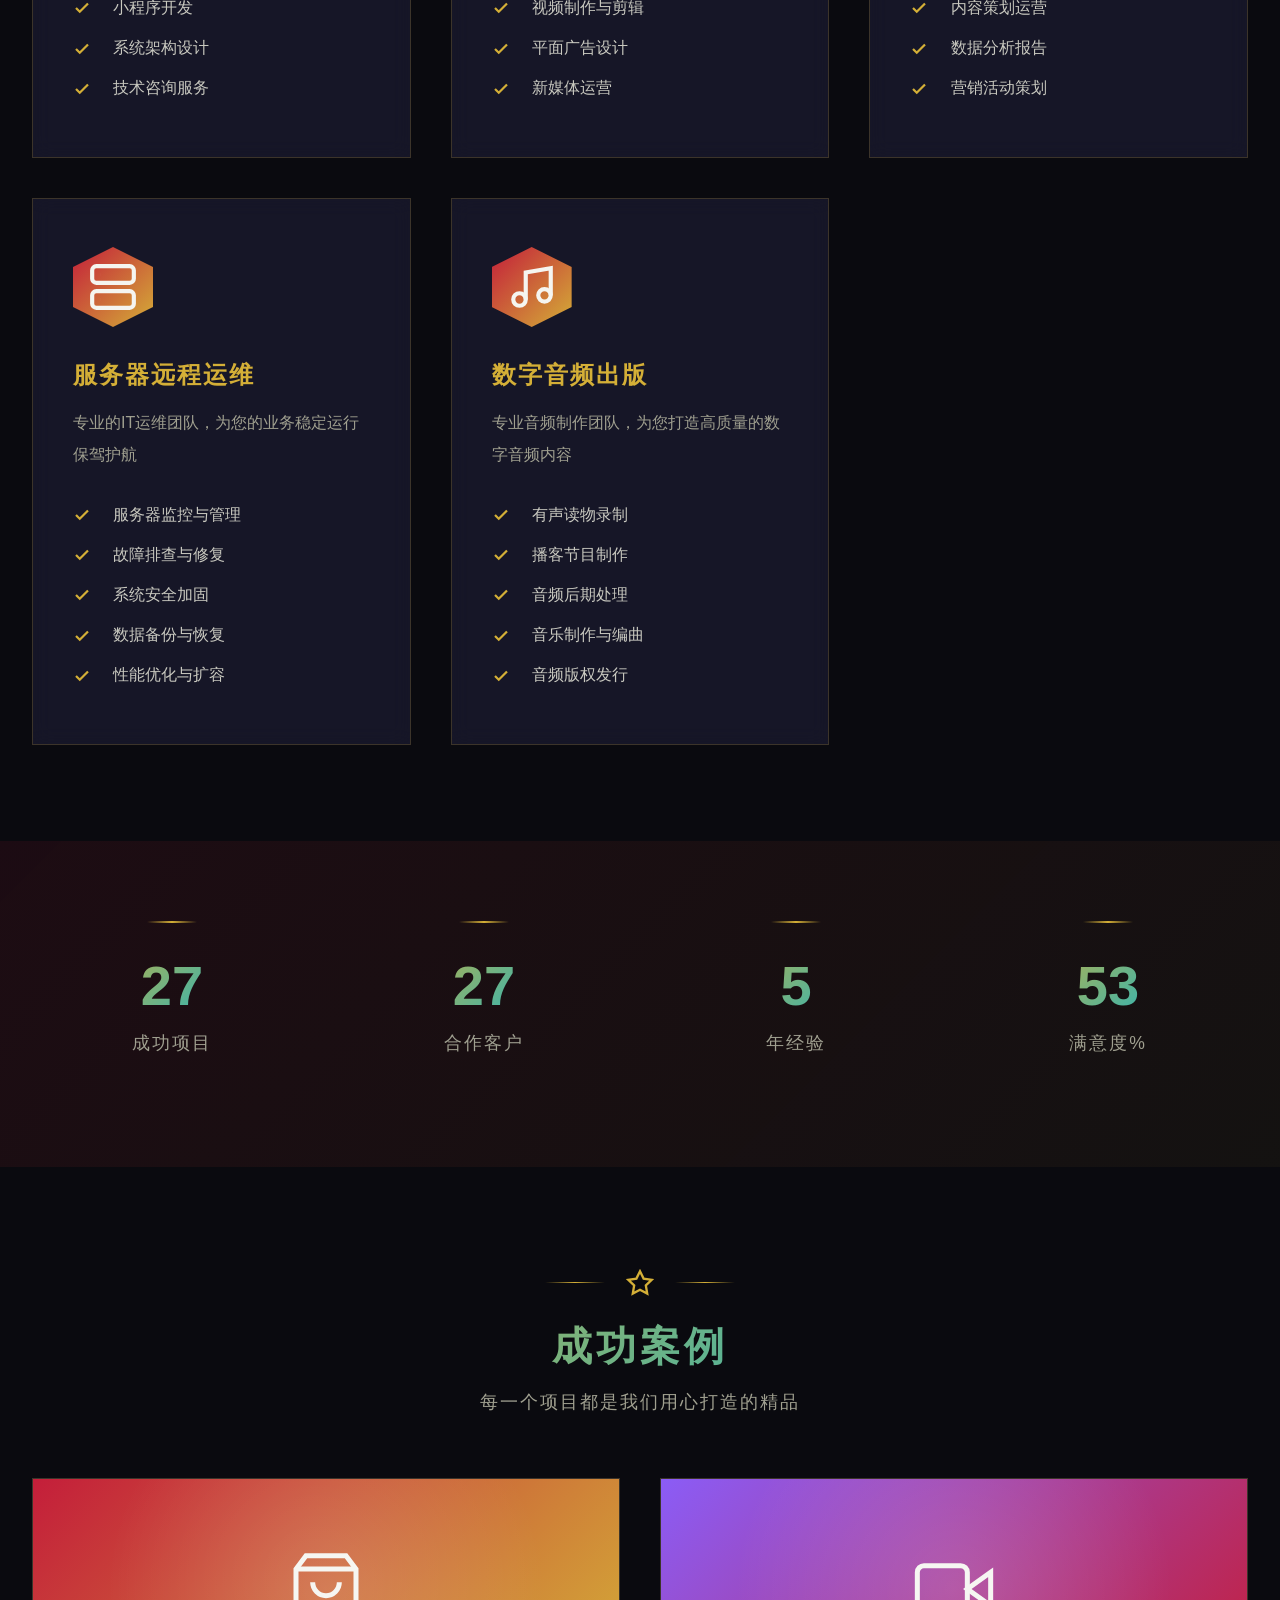
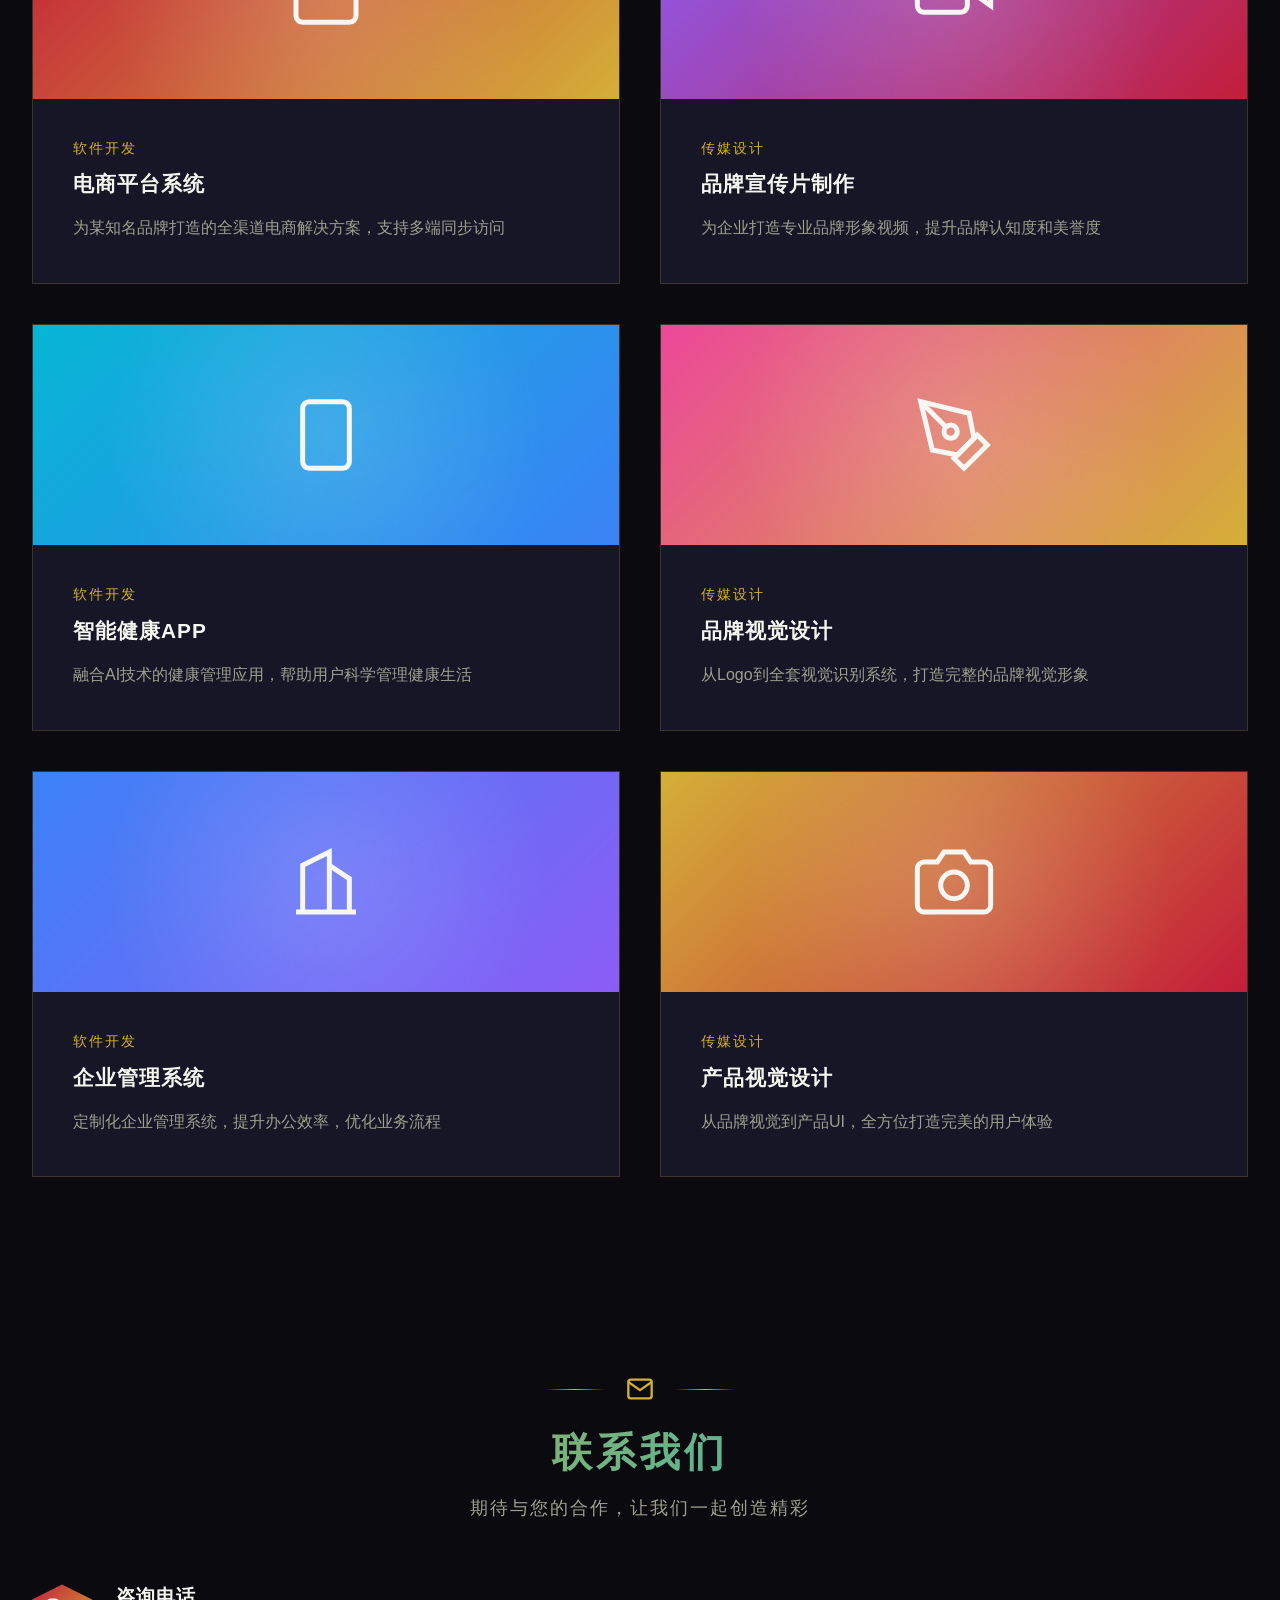
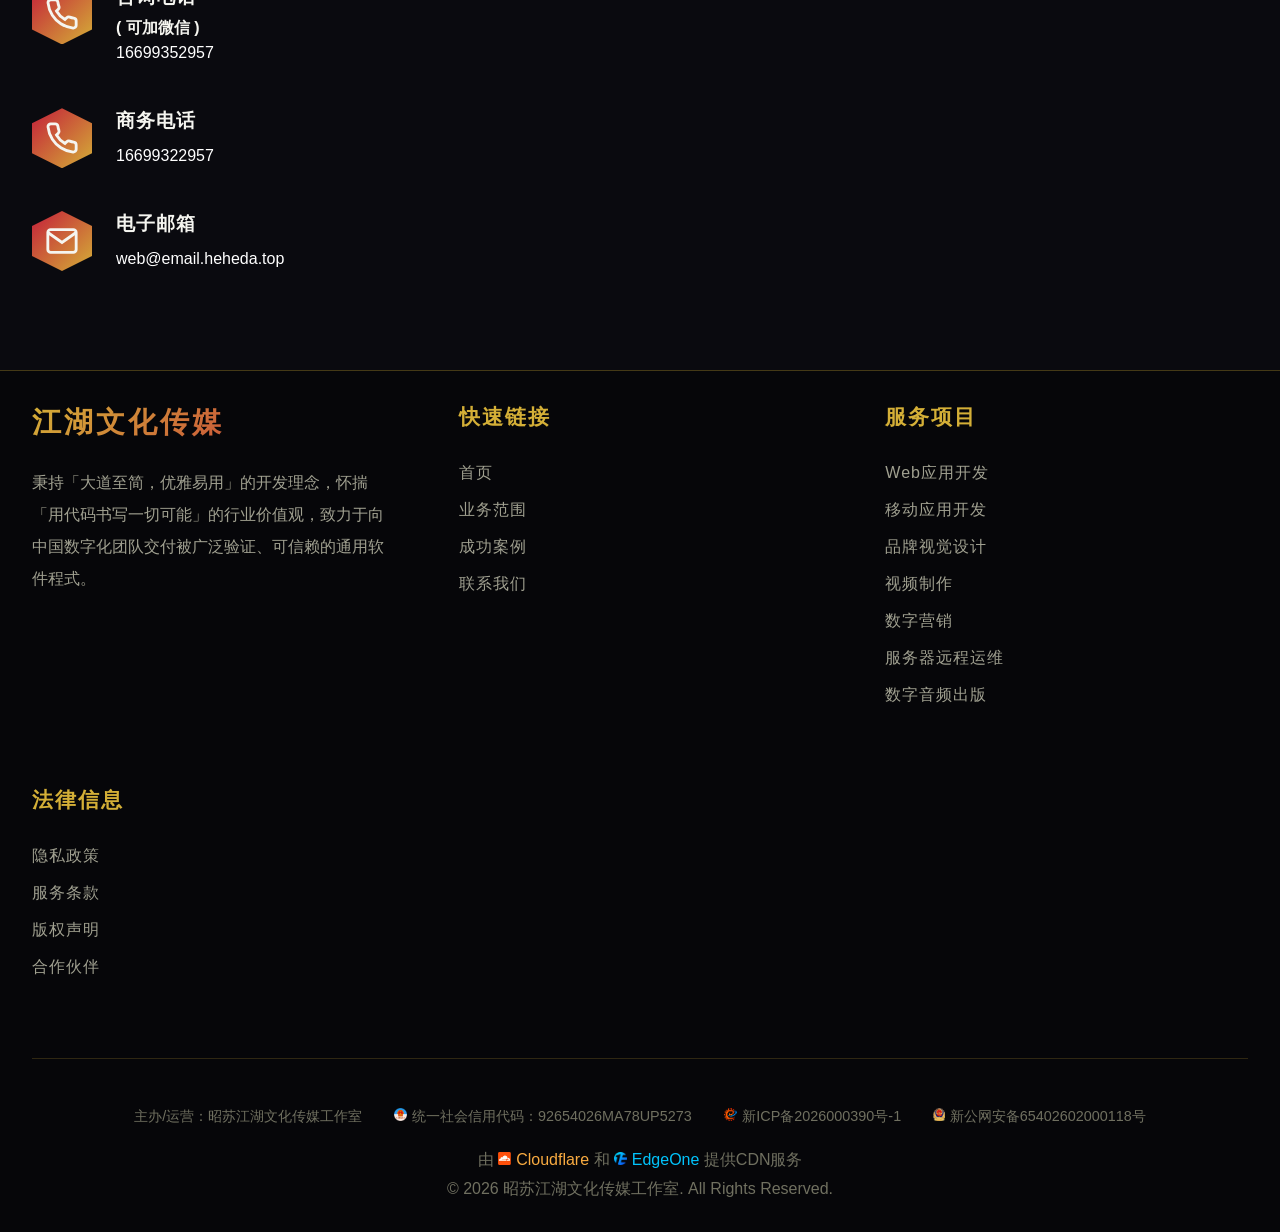
==== commit c07f5eeb: "update 6-24" ====
--- a/index.html
+++ b/index.html
@@ -583,7 +583,7 @@
 						<div>
 							<h3>咨询电话</h3>
 							<h4>( 可加微信 )</h4>
-							<p>16699352957</p>
+							<a href="tel:16699352957">16699352957</a>
 						</div>
 					</div>
 					<div class="contact-item fade-in">
@@ -597,7 +597,7 @@
 						</div>
 						<div>
 							<h3>商务电话</h3>
-							<p>16699322957</p>
+							<a href="tel:16699322957">16699322957</a>
 						</div>
 					</div>
 					<div class="contact-item fade-in">
@@ -611,7 +611,7 @@
 						</div>
 						<div>
 							<h3>电子邮箱</h3>
-							<p>web@email.heheda.top</p>
+							<a href="mailto:web@email.heheda.top">web@email.heheda.top</a>
 						</div>
 					</div>
 					<!-- <div class="contact-item fade-in">
@@ -729,6 +729,11 @@
 						<a href="https://beian.mps.gov.cn/#/query/webSearch?code=65402602000118" rel="noreferrer"
 							target="_blank"><img alt="公安备案" src="./images/gongan.png" />新公网安备65402602000118号</a>
 					</div>
+					<p>由 <a class="cf" href="https://www.cloudflare.com" rel="noreferrer" target="_blank"><img
+								src="./images/cloudflare.ico" alt="Cloudflare">Cloudflare</a> 和 <a class="eo"
+							href="https://curl.qcloud.com/0f8yZ85J" rel="noreferrer" target="_blank"><img
+								src="./images/edgeone.ico" alt="EdgeOne">EdgeOne</a> 提供CDN服务
+					</p>
 					<p>&copy; 2026 昭苏江湖文化传媒工作室. All Rights Reserved.</p>
 				</div>
 			</div>
--- a/css/style.css
+++ b/css/style.css
@@ -15,6 +15,8 @@
 	padding: 0;
 	box-sizing: border-box;
 	font-family: YouYuan, Yuanti SC, KaiTi, Arial, sans-serif;
+	-webkit-text-decoration: inherit;
+	text-decoration: inherit;
 
 }
 
@@ -800,8 +802,8 @@
 	letter-spacing: 1px;
 }
 
-.contact-item p {
-	color: #a0a090;
+.contact-item a {
+	color: #fff;
 	line-height: 1.8;
 }
 
@@ -874,12 +876,34 @@
 	color: #707060;
 }
 
+.footer-bottom p:last-child {
+	margin-top: 0.5rem;
+}
+
+.footer-bottom img {
+	height: 0.8rem;
+	margin-right: 5px;
+}
+
+.footer-bottom .cf {
+	color: #f9ab41;
+}
+
+.footer-bottom .eo {
+	color: #02c3fb;
+}
+
+.contact-item a:hover,
+.footer-bottom a:hover {
+	color: #ff4193;
+}
+
 .footer-icp {
 	margin-bottom: 1.5rem;
 	display: flex;
 	flex-wrap: wrap;
 	justify-content: center;
-	gap: 0 2rem;
+	gap: 0.5rem 2rem;
 }
 
 .footer-icp span,
@@ -892,11 +916,6 @@
 
 .footer-icp a:hover {
 	color: var(--chinese-gold);
-}
-
-.footer-icp a img {
-	height: 0.8rem;
-	margin-right: 5px;
 }
 
 .footer-social {
